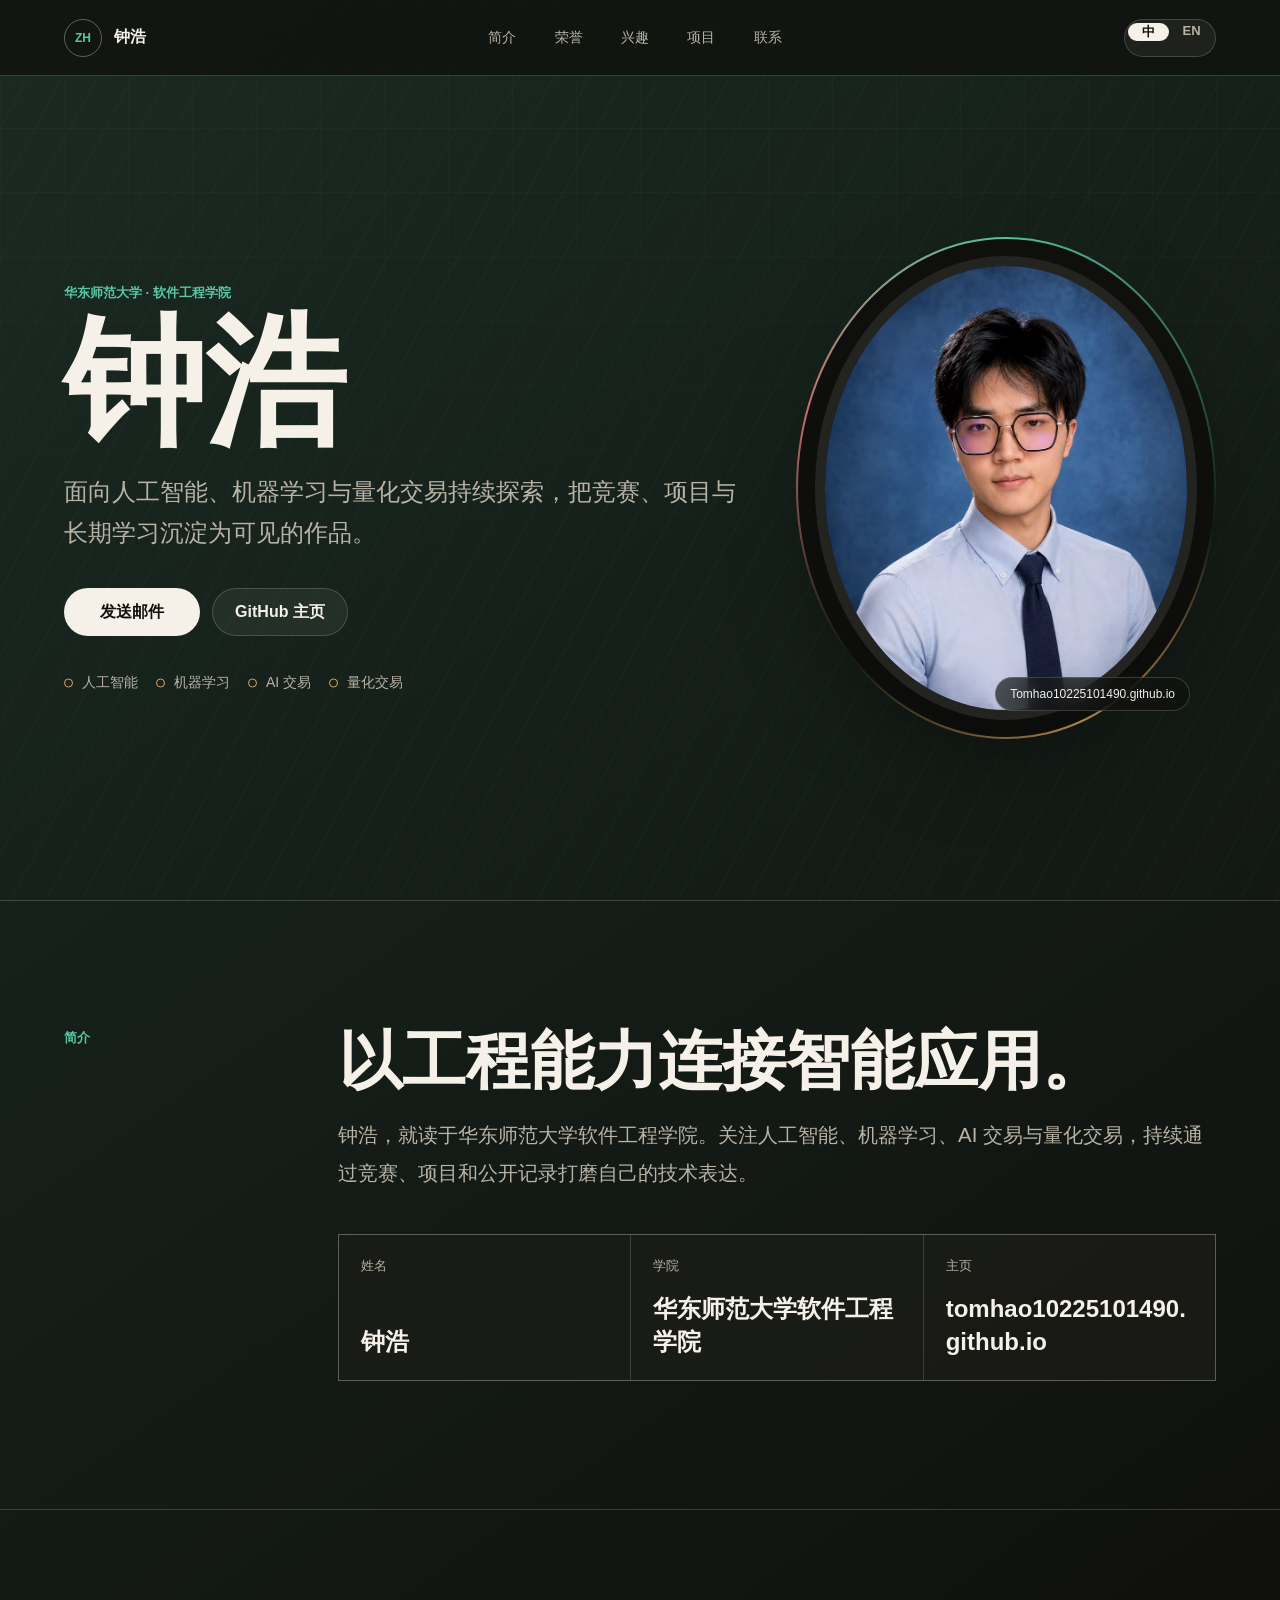
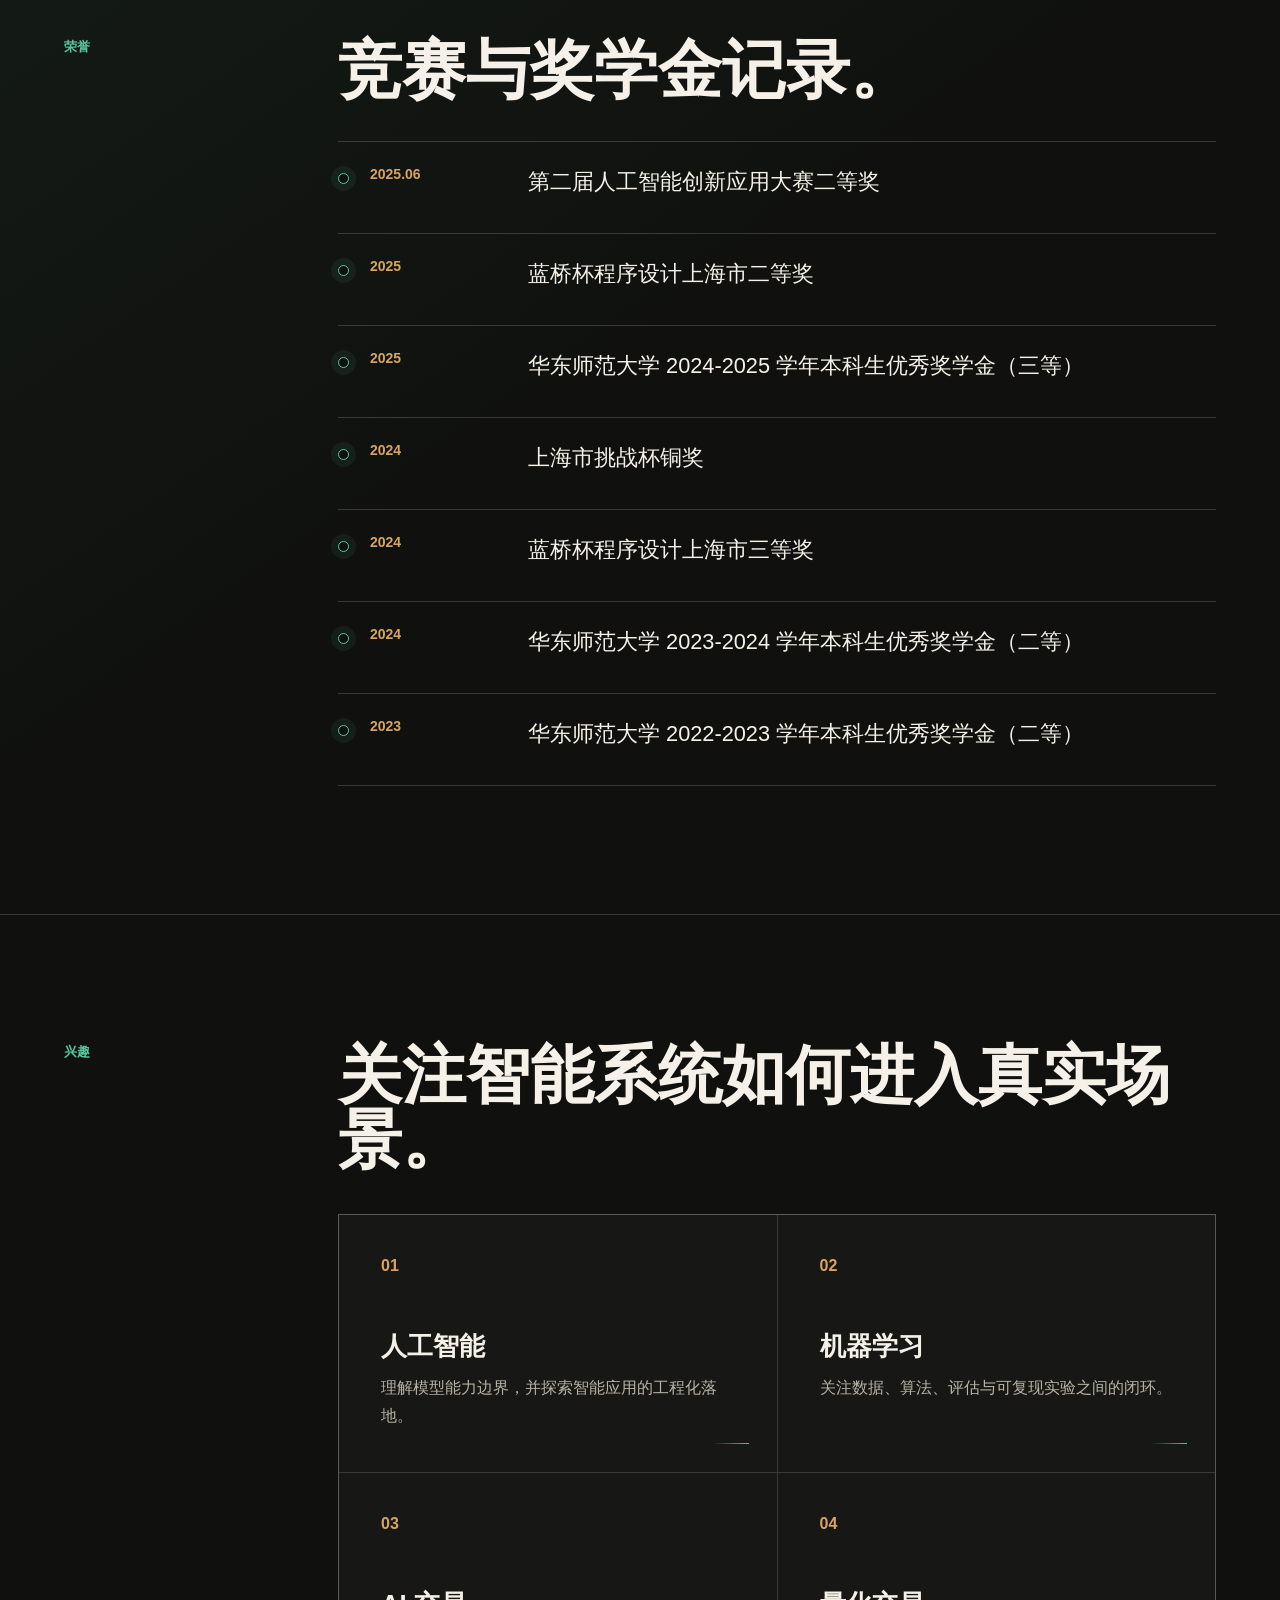
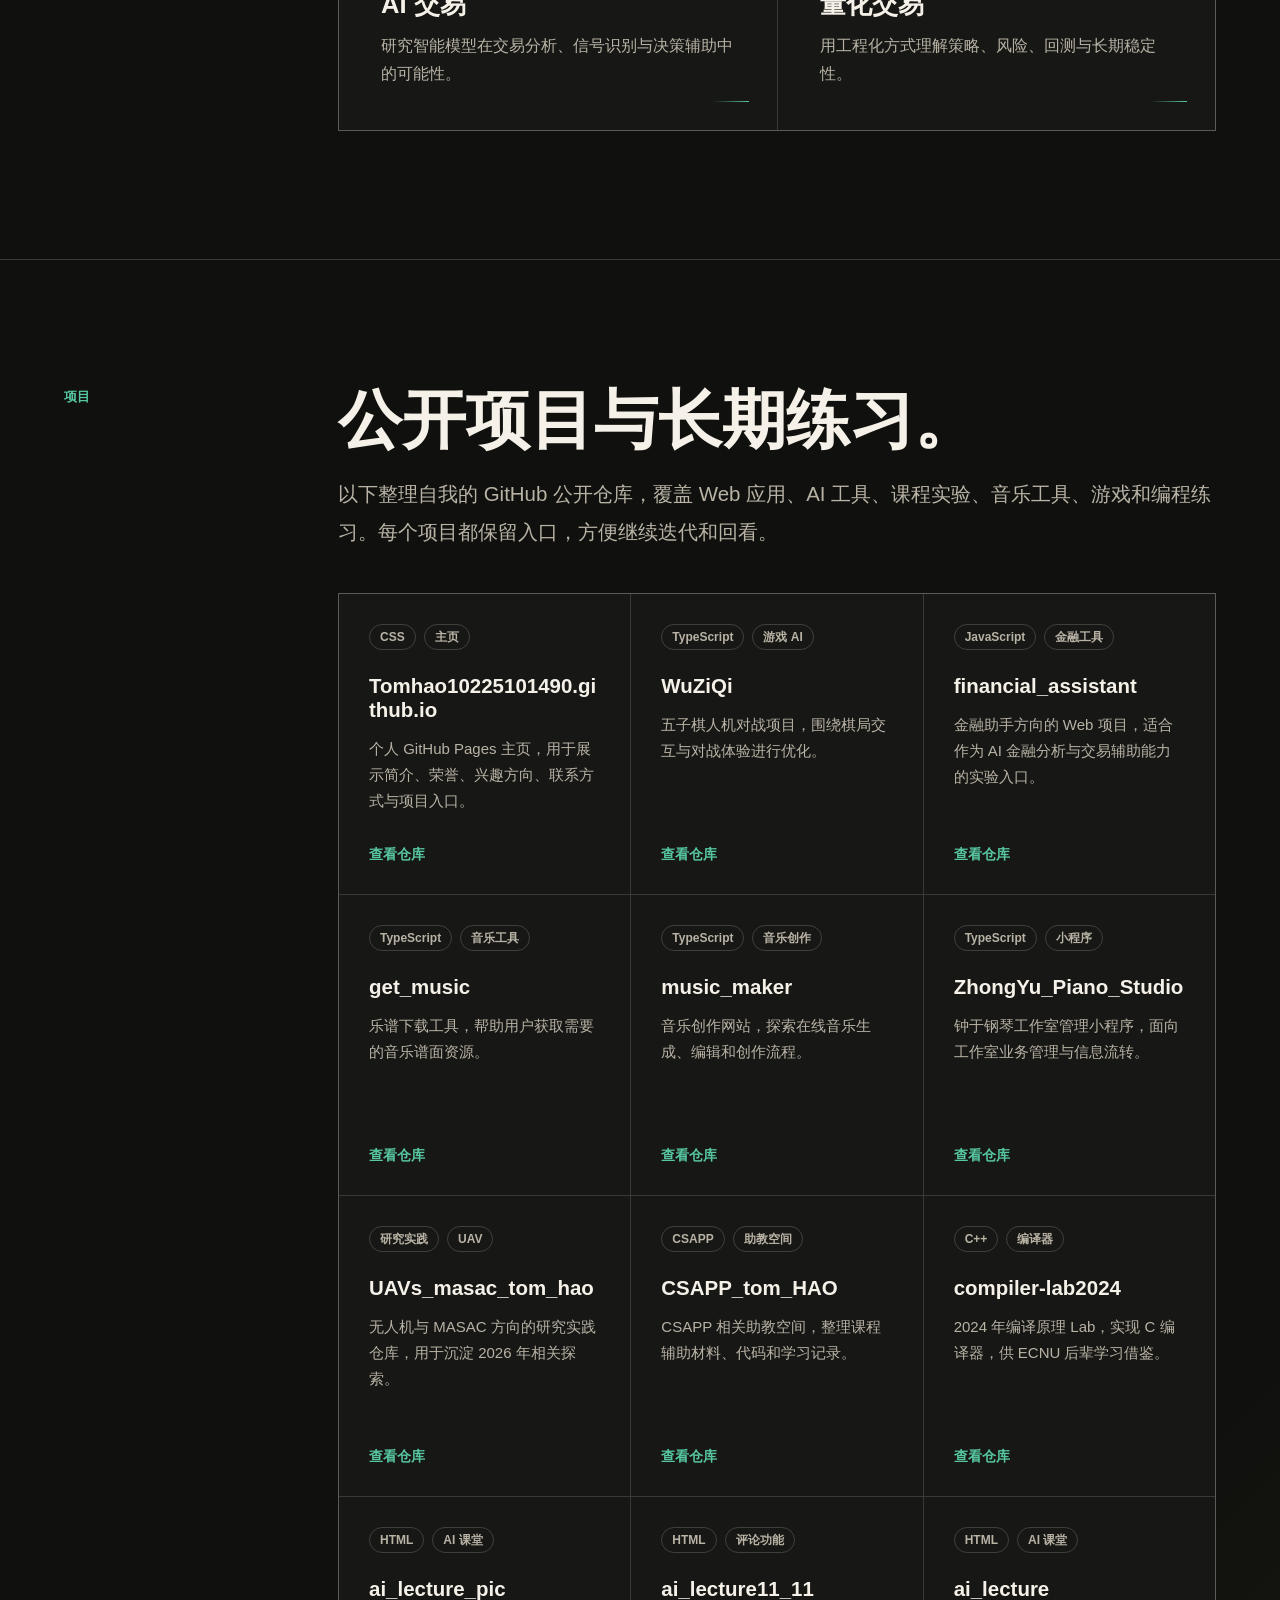
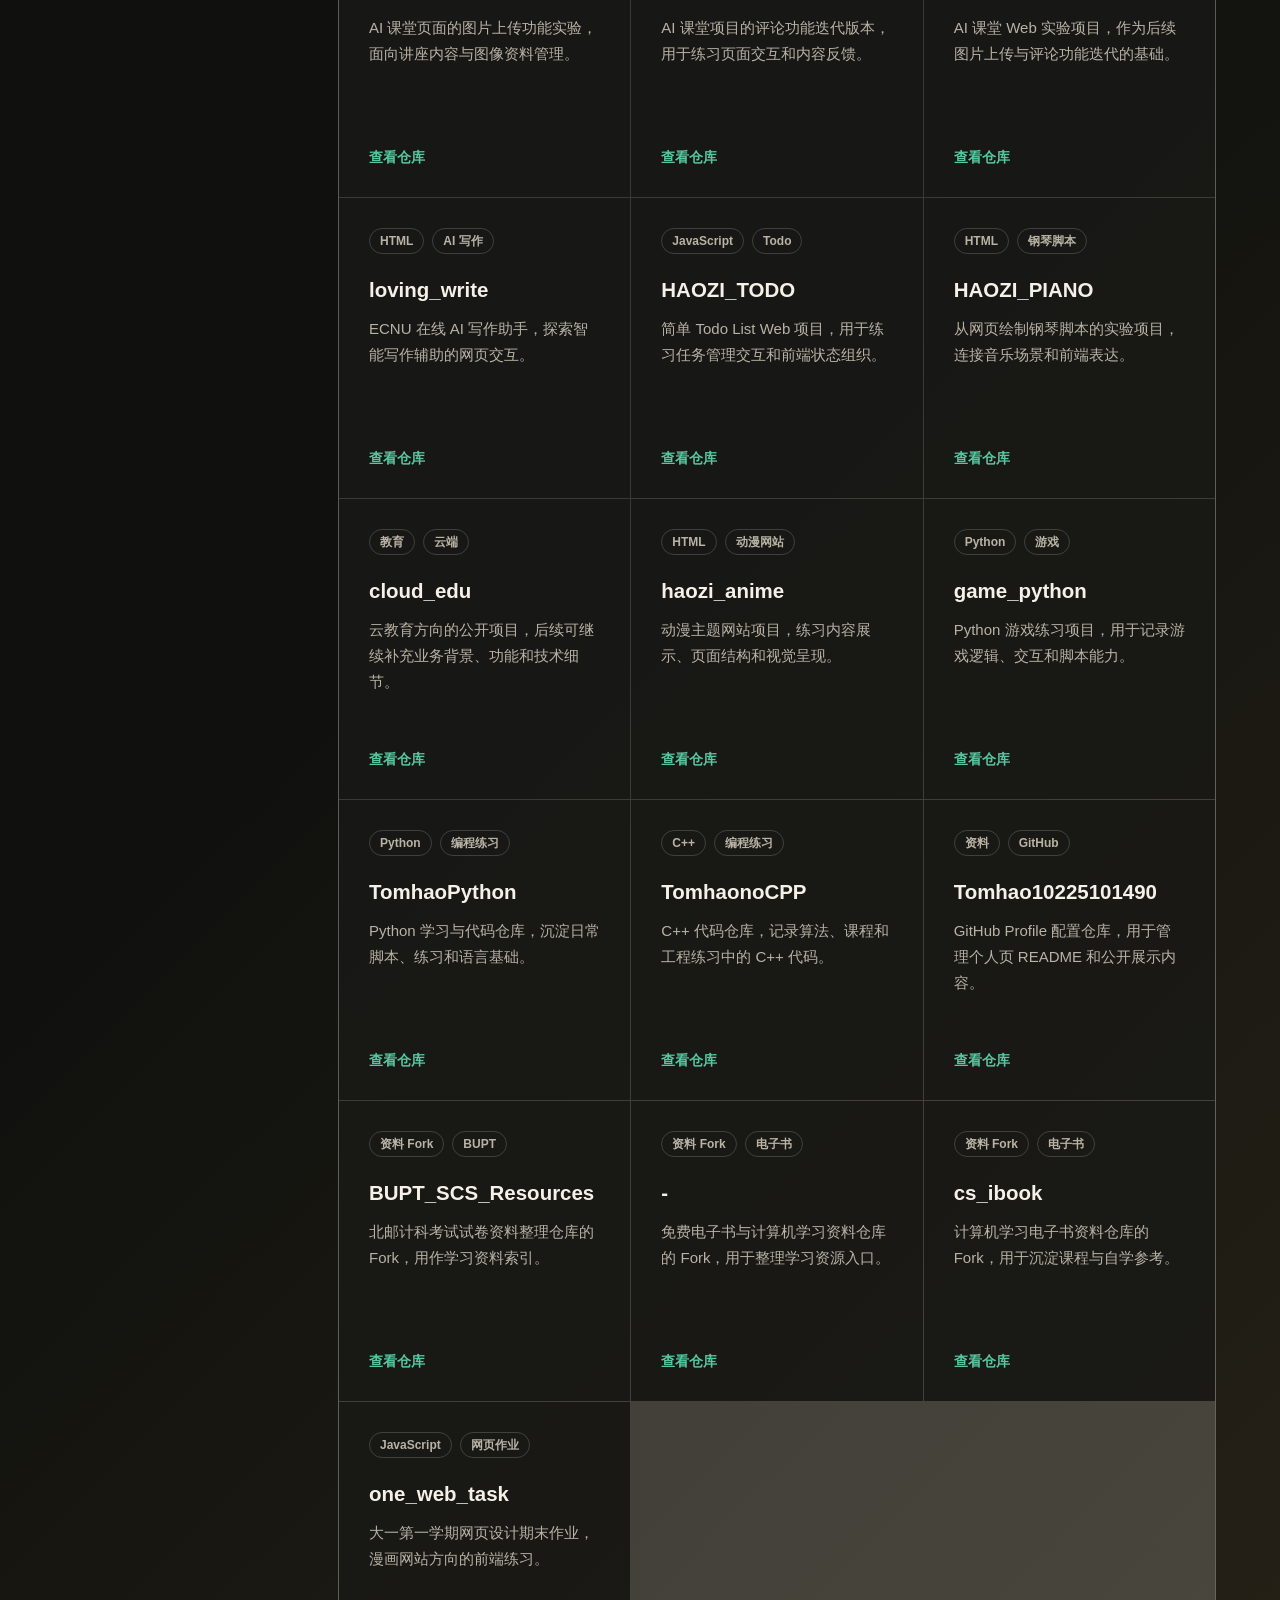
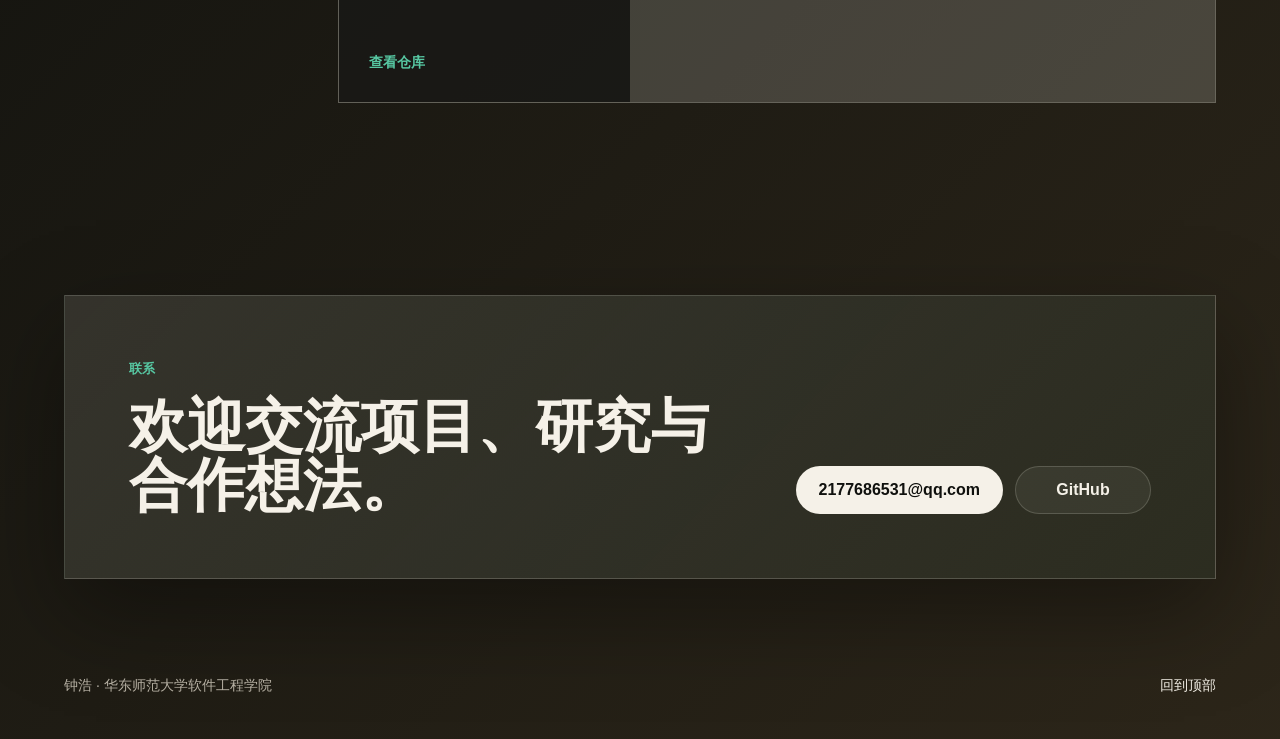
==== index.html @ f074c9a3 "Add responsive projects section" ====
<!doctype html>
<html lang="zh-CN">
  <head>
    <meta charset="utf-8">
    <meta name="viewport" content="width=device-width, initial-scale=1">
    <meta name="description" content="钟浩，华东师范大学软件工程学院，人工智能、机器学习、AI 交易与量化交易方向。">
    <title>钟浩 | Tomhao10225101490</title>
    <link rel="stylesheet" href="styles.css">
  </head>
  <body>
    <div class="motion-field" aria-hidden="true"></div>

    <header class="site-header">
      <a class="brand" href="#top" aria-label="钟浩">
        <span class="brand-mark">ZH</span>
        <span data-zh="钟浩" data-en="Zhong Hao">钟浩</span>
      </a>

      <nav class="nav" aria-label="页面导航">
        <a href="#profile" data-zh="简介" data-en="Profile">简介</a>
        <a href="#honors" data-zh="荣誉" data-en="Honors">荣誉</a>
        <a href="#interests" data-zh="兴趣" data-en="Interests">兴趣</a>
        <a href="#projects" data-zh="项目" data-en="Projects">项目</a>
        <a href="#contact" data-zh="联系" data-en="Contact">联系</a>
      </nav>

      <button class="lang-toggle" type="button" id="langToggle" aria-pressed="false">
        <span class="lang-option is-active" data-lang-label="zh">中</span>
        <span class="lang-option" data-lang-label="en">EN</span>
      </button>
    </header>

    <main id="top">
      <section class="hero section-reveal" aria-labelledby="intro-title">
        <div class="hero-copy">
          <p class="eyebrow" data-zh="华东师范大学 · 软件工程学院" data-en="East China Normal University · School of Software Engineering">
            华东师范大学 · 软件工程学院
          </p>
          <h1 id="intro-title" data-zh="钟浩" data-en="Zhong Hao">钟浩</h1>
          <p class="lead" data-zh="面向人工智能、机器学习与量化交易持续探索，把竞赛、项目与长期学习沉淀为可见的作品。" data-en="Exploring artificial intelligence, machine learning, and quantitative trading while turning competitions, projects, and long-term study into visible work.">
            面向人工智能、机器学习与量化交易持续探索，把竞赛、项目与长期学习沉淀为可见的作品。
          </p>

          <div class="hero-actions" aria-label="主要操作">
            <a class="button primary" href="mailto:2177686531@qq.com" data-zh="发送邮件" data-en="Email Me">发送邮件</a>
            <a class="button secondary" href="https://github.com/Tomhao10225101490" target="_blank" rel="noreferrer" data-zh="GitHub 主页" data-en="GitHub Profile">GitHub 主页</a>
          </div>

          <div class="signal-row" aria-label="个人关键词">
            <span data-zh="人工智能" data-en="Artificial Intelligence">人工智能</span>
            <span data-zh="机器学习" data-en="Machine Learning">机器学习</span>
            <span data-zh="AI 交易" data-en="AI Trading">AI 交易</span>
            <span data-zh="量化交易" data-en="Quant Trading">量化交易</span>
          </div>
        </div>

        <figure class="portrait-panel" aria-label="钟浩的个人照片">
          <div class="portrait-orbit" aria-hidden="true"></div>
          <img src="assets/profile.jpg" alt="钟浩的个人照片" class="portrait">
          <figcaption>
            <span data-zh="Tomhao10225101490.github.io" data-en="Tomhao10225101490.github.io">Tomhao10225101490.github.io</span>
          </figcaption>
        </figure>
      </section>

      <section class="content-section section-reveal" id="profile" aria-labelledby="profile-title">
        <div class="section-kicker" data-zh="简介" data-en="Profile">简介</div>
        <div class="section-content">
          <h2 id="profile-title" data-zh="以工程能力连接智能应用。" data-en="Connecting intelligent applications with engineering craft.">
            以工程能力连接智能应用。
          </h2>
          <p data-zh="钟浩，就读于华东师范大学软件工程学院。关注人工智能、机器学习、AI 交易与量化交易，持续通过竞赛、项目和公开记录打磨自己的技术表达。" data-en="Zhong Hao studies at the School of Software Engineering, East China Normal University. His interests include artificial intelligence, machine learning, AI trading, and quantitative trading, refined through competitions, projects, and public notes.">
            钟浩，就读于华东师范大学软件工程学院。关注人工智能、机器学习、AI 交易与量化交易，持续通过竞赛、项目和公开记录打磨自己的技术表达。
          </p>
          <div class="profile-grid" aria-label="基础信息">
            <div>
              <span data-zh="姓名" data-en="Name">姓名</span>
              <strong data-zh="钟浩" data-en="Zhong Hao">钟浩</strong>
            </div>
            <div>
              <span data-zh="学院" data-en="School">学院</span>
              <strong data-zh="华东师范大学软件工程学院" data-en="School of Software Engineering, ECNU">华东师范大学软件工程学院</strong>
            </div>
            <div>
              <span data-zh="主页" data-en="Website">主页</span>
              <strong>tomhao10225101490.github.io</strong>
            </div>
          </div>
        </div>
      </section>

      <section class="content-section section-reveal" id="honors" aria-labelledby="honors-title">
        <div class="section-kicker" data-zh="荣誉" data-en="Honors">荣誉</div>
        <div class="section-content">
          <h2 id="honors-title" data-zh="竞赛与奖学金记录。" data-en="Competitions and scholarships.">竞赛与奖学金记录。</h2>
          <ol class="timeline">
            <li>
              <time>2025.06</time>
              <p data-zh="第二届人工智能创新应用大赛二等奖" data-en="Second Prize, 2nd Artificial Intelligence Innovation Application Competition">第二届人工智能创新应用大赛二等奖</p>
            </li>
            <li>
              <time>2025</time>
              <p data-zh="蓝桥杯程序设计上海市二等奖" data-en="Second Prize, Lanqiao Cup Programming Contest, Shanghai Division">蓝桥杯程序设计上海市二等奖</p>
            </li>
            <li>
              <time>2025</time>
              <p data-zh="华东师范大学 2024-2025 学年本科生优秀奖学金（三等）" data-en="ECNU 2024-2025 Undergraduate Outstanding Scholarship, Third Class">华东师范大学 2024-2025 学年本科生优秀奖学金（三等）</p>
            </li>
            <li>
              <time>2024</time>
              <p data-zh="上海市挑战杯铜奖" data-en="Bronze Award, Challenge Cup Shanghai">上海市挑战杯铜奖</p>
            </li>
            <li>
              <time>2024</time>
              <p data-zh="蓝桥杯程序设计上海市三等奖" data-en="Third Prize, Lanqiao Cup Programming Contest, Shanghai Division">蓝桥杯程序设计上海市三等奖</p>
            </li>
            <li>
              <time>2024</time>
              <p data-zh="华东师范大学 2023-2024 学年本科生优秀奖学金（二等）" data-en="ECNU 2023-2024 Undergraduate Outstanding Scholarship, Second Class">华东师范大学 2023-2024 学年本科生优秀奖学金（二等）</p>
            </li>
            <li>
              <time>2023</time>
              <p data-zh="华东师范大学 2022-2023 学年本科生优秀奖学金（二等）" data-en="ECNU 2022-2023 Undergraduate Outstanding Scholarship, Second Class">华东师范大学 2022-2023 学年本科生优秀奖学金（二等）</p>
            </li>
          </ol>
        </div>
      </section>

      <section class="content-section section-reveal" id="interests" aria-labelledby="interests-title">
        <div class="section-kicker" data-zh="兴趣" data-en="Interests">兴趣</div>
        <div class="section-content">
          <h2 id="interests-title" data-zh="关注智能系统如何进入真实场景。" data-en="Focused on bringing intelligent systems into real scenarios.">
            关注智能系统如何进入真实场景。
          </h2>
          <div class="interest-list">
            <article>
              <span>01</span>
              <h3 data-zh="人工智能" data-en="Artificial Intelligence">人工智能</h3>
              <p data-zh="理解模型能力边界，并探索智能应用的工程化落地。" data-en="Understanding model capabilities and exploring practical AI applications.">理解模型能力边界，并探索智能应用的工程化落地。</p>
            </article>
            <article>
              <span>02</span>
              <h3 data-zh="机器学习" data-en="Machine Learning">机器学习</h3>
              <p data-zh="关注数据、算法、评估与可复现实验之间的闭环。" data-en="Building a loop across data, algorithms, evaluation, and reproducible experiments.">关注数据、算法、评估与可复现实验之间的闭环。</p>
            </article>
            <article>
              <span>03</span>
              <h3 data-zh="AI 交易" data-en="AI Trading">AI 交易</h3>
              <p data-zh="研究智能模型在交易分析、信号识别与决策辅助中的可能性。" data-en="Studying AI for market analysis, signal discovery, and decision support.">研究智能模型在交易分析、信号识别与决策辅助中的可能性。</p>
            </article>
            <article>
              <span>04</span>
              <h3 data-zh="量化交易" data-en="Quant Trading">量化交易</h3>
              <p data-zh="用工程化方式理解策略、风险、回测与长期稳定性。" data-en="Approaching strategy, risk, backtesting, and long-term robustness through engineering.">用工程化方式理解策略、风险、回测与长期稳定性。</p>
            </article>
          </div>
        </div>
      </section>

      <section class="content-section section-reveal" id="projects" aria-labelledby="projects-title">
        <div class="section-kicker" data-zh="项目" data-en="Projects">项目</div>
        <div class="section-content">
          <h2 id="projects-title" data-zh="公开项目与长期练习。" data-en="Public projects and long-term practice.">
            公开项目与长期练习。
          </h2>
          <p data-zh="以下整理自我的 GitHub 公开仓库，覆盖 Web 应用、AI 工具、课程实验、音乐工具、游戏和编程练习。每个项目都保留入口，方便继续迭代和回看。" data-en="Collected from my public GitHub repositories, these projects cover web applications, AI tools, course labs, music tools, games, and programming practice. Each card keeps a direct entry for future iteration and review.">
            以下整理自我的 GitHub 公开仓库，覆盖 Web 应用、AI 工具、课程实验、音乐工具、游戏和编程练习。每个项目都保留入口，方便继续迭代和回看。
          </p>

          <div class="project-grid" aria-label="GitHub 项目列表">
            <article class="project-card">
              <div class="project-meta"><span>CSS</span><span data-zh="主页" data-en="Website">主页</span></div>
              <h3>Tomhao10225101490.github.io</h3>
              <p data-zh="个人 GitHub Pages 主页，用于展示简介、荣誉、兴趣方向、联系方式与项目入口。" data-en="Personal GitHub Pages site presenting profile, honors, interests, contact information, and project entries.">个人 GitHub Pages 主页，用于展示简介、荣誉、兴趣方向、联系方式与项目入口。</p>
              <a href="https://github.com/Tomhao10225101490/Tomhao10225101490.github.io" target="_blank" rel="noreferrer" data-zh="查看仓库" data-en="View repository">查看仓库</a>
            </article>

            <article class="project-card">
              <div class="project-meta"><span>TypeScript</span><span data-zh="游戏 AI" data-en="Game AI">游戏 AI</span></div>
              <h3>WuZiQi</h3>
              <p data-zh="五子棋人机对战项目，围绕棋局交互与对战体验进行优化。" data-en="A Gomoku human-computer battle project focused on board interaction and play experience optimization.">五子棋人机对战项目，围绕棋局交互与对战体验进行优化。</p>
              <a href="https://github.com/Tomhao10225101490/WuZiQi" target="_blank" rel="noreferrer" data-zh="查看仓库" data-en="View repository">查看仓库</a>
            </article>

            <article class="project-card">
              <div class="project-meta"><span>JavaScript</span><span data-zh="金融工具" data-en="Finance Tool">金融工具</span></div>
              <h3>financial_assistant</h3>
              <p data-zh="金融助手方向的 Web 项目，适合作为 AI 金融分析与交易辅助能力的实验入口。" data-en="A finance-assistant web project that can serve as an entry point for AI financial analysis and trading support experiments.">金融助手方向的 Web 项目，适合作为 AI 金融分析与交易辅助能力的实验入口。</p>
              <a href="https://github.com/Tomhao10225101490/financial_assistant" target="_blank" rel="noreferrer" data-zh="查看仓库" data-en="View repository">查看仓库</a>
            </article>

            <article class="project-card">
              <div class="project-meta"><span>TypeScript</span><span data-zh="音乐工具" data-en="Music Tool">音乐工具</span></div>
              <h3>get_music</h3>
              <p data-zh="乐谱下载工具，帮助用户获取需要的音乐谱面资源。" data-en="A score-downloading tool designed to help users collect the sheet music resources they need.">乐谱下载工具，帮助用户获取需要的音乐谱面资源。</p>
              <a href="https://github.com/Tomhao10225101490/get_music" target="_blank" rel="noreferrer" data-zh="查看仓库" data-en="View repository">查看仓库</a>
            </article>

            <article class="project-card">
              <div class="project-meta"><span>TypeScript</span><span data-zh="音乐创作" data-en="Music Creation">音乐创作</span></div>
              <h3>music_maker</h3>
              <p data-zh="音乐创作网站，探索在线音乐生成、编辑和创作流程。" data-en="A music creation website exploring online music generation, editing, and creative workflows.">音乐创作网站，探索在线音乐生成、编辑和创作流程。</p>
              <a href="https://github.com/Tomhao10225101490/music_maker" target="_blank" rel="noreferrer" data-zh="查看仓库" data-en="View repository">查看仓库</a>
            </article>

            <article class="project-card">
              <div class="project-meta"><span>TypeScript</span><span data-zh="小程序" data-en="Mini Program">小程序</span></div>
              <h3>ZhongYu_Piano_Studio</h3>
              <p data-zh="钟于钢琴工作室管理小程序，面向工作室业务管理与信息流转。" data-en="A piano studio management mini program for studio operations and information workflows.">钟于钢琴工作室管理小程序，面向工作室业务管理与信息流转。</p>
              <a href="https://github.com/Tomhao10225101490/ZhongYu_Piano_Studio" target="_blank" rel="noreferrer" data-zh="查看仓库" data-en="View repository">查看仓库</a>
            </article>

            <article class="project-card">
              <div class="project-meta"><span data-zh="研究实践" data-en="Research">研究实践</span><span>UAV</span></div>
              <h3>UAVs_masac_tom_hao</h3>
              <p data-zh="无人机与 MASAC 方向的研究实践仓库，用于沉淀 2026 年相关探索。" data-en="A UAV and MASAC research-practice repository for recording related exploration in 2026.">无人机与 MASAC 方向的研究实践仓库，用于沉淀 2026 年相关探索。</p>
              <a href="https://github.com/Tomhao10225101490/UAVs_masac_tom_hao" target="_blank" rel="noreferrer" data-zh="查看仓库" data-en="View repository">查看仓库</a>
            </article>

            <article class="project-card">
              <div class="project-meta"><span>CSAPP</span><span data-zh="助教空间" data-en="TA Space">助教空间</span></div>
              <h3>CSAPP_tom_HAO</h3>
              <p data-zh="CSAPP 相关助教空间，整理课程辅助材料、代码和学习记录。" data-en="A CSAPP teaching-assistant space for course support materials, code, and learning notes.">CSAPP 相关助教空间，整理课程辅助材料、代码和学习记录。</p>
              <a href="https://github.com/Tomhao10225101490/CSAPP_tom_HAO" target="_blank" rel="noreferrer" data-zh="查看仓库" data-en="View repository">查看仓库</a>
            </article>

            <article class="project-card">
              <div class="project-meta"><span>C++</span><span data-zh="编译器" data-en="Compiler">编译器</span></div>
              <h3>compiler-lab2024</h3>
              <p data-zh="2024 年编译原理 Lab，实现 C 编译器，供 ECNU 后辈学习借鉴。" data-en="A 2024 compiler-principles lab implementing a C compiler, shared as a reference for ECNU students.">2024 年编译原理 Lab，实现 C 编译器，供 ECNU 后辈学习借鉴。</p>
              <a href="https://github.com/Tomhao10225101490/compiler-lab2024" target="_blank" rel="noreferrer" data-zh="查看仓库" data-en="View repository">查看仓库</a>
            </article>

            <article class="project-card">
              <div class="project-meta"><span>HTML</span><span data-zh="AI 课堂" data-en="AI Lecture">AI 课堂</span></div>
              <h3>ai_lecture_pic</h3>
              <p data-zh="AI 课堂页面的图片上传功能实验，面向讲座内容与图像资料管理。" data-en="An AI lecture page experiment adding picture upload for lecture content and image materials.">AI 课堂页面的图片上传功能实验，面向讲座内容与图像资料管理。</p>
              <a href="https://github.com/Tomhao10225101490/ai_lecture_pic" target="_blank" rel="noreferrer" data-zh="查看仓库" data-en="View repository">查看仓库</a>
            </article>

            <article class="project-card">
              <div class="project-meta"><span>HTML</span><span data-zh="评论功能" data-en="Comments">评论功能</span></div>
              <h3>ai_lecture11_11</h3>
              <p data-zh="AI 课堂项目的评论功能迭代版本，用于练习页面交互和内容反馈。" data-en="An iteration of the AI lecture project with comment functionality for interaction and feedback practice.">AI 课堂项目的评论功能迭代版本，用于练习页面交互和内容反馈。</p>
              <a href="https://github.com/Tomhao10225101490/ai_lecture11_11" target="_blank" rel="noreferrer" data-zh="查看仓库" data-en="View repository">查看仓库</a>
            </article>

            <article class="project-card">
              <div class="project-meta"><span>HTML</span><span data-zh="AI 课堂" data-en="AI Lecture">AI 课堂</span></div>
              <h3>ai_lecture</h3>
              <p data-zh="AI 课堂 Web 实验项目，作为后续图片上传与评论功能迭代的基础。" data-en="An AI lecture web experiment that serves as the base for later image upload and comment iterations.">AI 课堂 Web 实验项目，作为后续图片上传与评论功能迭代的基础。</p>
              <a href="https://github.com/Tomhao10225101490/ai_lecture" target="_blank" rel="noreferrer" data-zh="查看仓库" data-en="View repository">查看仓库</a>
            </article>

            <article class="project-card">
              <div class="project-meta"><span>HTML</span><span data-zh="AI 写作" data-en="AI Writing">AI 写作</span></div>
              <h3>loving_write</h3>
              <p data-zh="ECNU 在线 AI 写作助手，探索智能写作辅助的网页交互。" data-en="An ECNU online AI writing assistant exploring web interaction for intelligent writing support.">ECNU 在线 AI 写作助手，探索智能写作辅助的网页交互。</p>
              <a href="https://github.com/Tomhao10225101490/loving_write" target="_blank" rel="noreferrer" data-zh="查看仓库" data-en="View repository">查看仓库</a>
            </article>

            <article class="project-card">
              <div class="project-meta"><span>JavaScript</span><span>Todo</span></div>
              <h3>HAOZI_TODO</h3>
              <p data-zh="简单 Todo List Web 项目，用于练习任务管理交互和前端状态组织。" data-en="A simple todo-list web project for practicing task interactions and frontend state organization.">简单 Todo List Web 项目，用于练习任务管理交互和前端状态组织。</p>
              <a href="https://github.com/Tomhao10225101490/HAOZI_TODO" target="_blank" rel="noreferrer" data-zh="查看仓库" data-en="View repository">查看仓库</a>
            </article>

            <article class="project-card">
              <div class="project-meta"><span>HTML</span><span data-zh="钢琴脚本" data-en="Piano Script">钢琴脚本</span></div>
              <h3>HAOZI_PIANO</h3>
              <p data-zh="从网页绘制钢琴脚本的实验项目，连接音乐场景和前端表达。" data-en="An experiment for drawing piano scripts from the web, connecting music scenarios with frontend expression.">从网页绘制钢琴脚本的实验项目，连接音乐场景和前端表达。</p>
              <a href="https://github.com/Tomhao10225101490/HAOZI_PIANO" target="_blank" rel="noreferrer" data-zh="查看仓库" data-en="View repository">查看仓库</a>
            </article>

            <article class="project-card">
              <div class="project-meta"><span data-zh="教育" data-en="Education">教育</span><span data-zh="云端" data-en="Cloud">云端</span></div>
              <h3>cloud_edu</h3>
              <p data-zh="云教育方向的公开项目，后续可继续补充业务背景、功能和技术细节。" data-en="A public cloud-education project, ready for more business context, features, and technical details.">云教育方向的公开项目，后续可继续补充业务背景、功能和技术细节。</p>
              <a href="https://github.com/Tomhao10225101490/cloud_edu" target="_blank" rel="noreferrer" data-zh="查看仓库" data-en="View repository">查看仓库</a>
            </article>

            <article class="project-card">
              <div class="project-meta"><span>HTML</span><span data-zh="动漫网站" data-en="Anime Site">动漫网站</span></div>
              <h3>haozi_anime</h3>
              <p data-zh="动漫主题网站项目，练习内容展示、页面结构和视觉呈现。" data-en="An anime-themed website project for practicing content display, page structure, and visual presentation.">动漫主题网站项目，练习内容展示、页面结构和视觉呈现。</p>
              <a href="https://github.com/Tomhao10225101490/haozi_anime" target="_blank" rel="noreferrer" data-zh="查看仓库" data-en="View repository">查看仓库</a>
            </article>

            <article class="project-card">
              <div class="project-meta"><span>Python</span><span data-zh="游戏" data-en="Game">游戏</span></div>
              <h3>game_python</h3>
              <p data-zh="Python 游戏练习项目，用于记录游戏逻辑、交互和脚本能力。" data-en="A Python game-practice project recording game logic, interaction, and scripting skills.">Python 游戏练习项目，用于记录游戏逻辑、交互和脚本能力。</p>
              <a href="https://github.com/Tomhao10225101490/game_python" target="_blank" rel="noreferrer" data-zh="查看仓库" data-en="View repository">查看仓库</a>
            </article>

            <article class="project-card">
              <div class="project-meta"><span>Python</span><span data-zh="编程练习" data-en="Practice">编程练习</span></div>
              <h3>TomhaoPython</h3>
              <p data-zh="Python 学习与代码仓库，沉淀日常脚本、练习和语言基础。" data-en="A Python learning repository collecting daily scripts, exercises, and language fundamentals.">Python 学习与代码仓库，沉淀日常脚本、练习和语言基础。</p>
              <a href="https://github.com/Tomhao10225101490/TomhaoPython" target="_blank" rel="noreferrer" data-zh="查看仓库" data-en="View repository">查看仓库</a>
            </article>

            <article class="project-card">
              <div class="project-meta"><span>C++</span><span data-zh="编程练习" data-en="Practice">编程练习</span></div>
              <h3>TomhaonoCPP</h3>
              <p data-zh="C++ 代码仓库，记录算法、课程和工程练习中的 C++ 代码。" data-en="A C++ code repository recording algorithms, coursework, and engineering practice.">C++ 代码仓库，记录算法、课程和工程练习中的 C++ 代码。</p>
              <a href="https://github.com/Tomhao10225101490/TomhaonoCPP" target="_blank" rel="noreferrer" data-zh="查看仓库" data-en="View repository">查看仓库</a>
            </article>

            <article class="project-card">
              <div class="project-meta"><span data-zh="资料" data-en="Profile">资料</span><span>GitHub</span></div>
              <h3>Tomhao10225101490</h3>
              <p data-zh="GitHub Profile 配置仓库，用于管理个人页 README 和公开展示内容。" data-en="GitHub profile configuration repository for managing the profile README and public presentation.">GitHub Profile 配置仓库，用于管理个人页 README 和公开展示内容。</p>
              <a href="https://github.com/Tomhao10225101490/Tomhao10225101490" target="_blank" rel="noreferrer" data-zh="查看仓库" data-en="View repository">查看仓库</a>
            </article>

            <article class="project-card is-resource">
              <div class="project-meta"><span data-zh="资料 Fork" data-en="Resource Fork">资料 Fork</span><span>BUPT</span></div>
              <h3>BUPT_SCS_Resources</h3>
              <p data-zh="北邮计科考试试卷资料整理仓库的 Fork，用作学习资料索引。" data-en="A fork of BUPT computer-science exam resources, kept as a study-material index.">北邮计科考试试卷资料整理仓库的 Fork，用作学习资料索引。</p>
              <a href="https://github.com/Tomhao10225101490/BUPT_SCS_Resources" target="_blank" rel="noreferrer" data-zh="查看仓库" data-en="View repository">查看仓库</a>
            </article>

            <article class="project-card is-resource">
              <div class="project-meta"><span data-zh="资料 Fork" data-en="Resource Fork">资料 Fork</span><span data-zh="电子书" data-en="Books">电子书</span></div>
              <h3>-</h3>
              <p data-zh="免费电子书与计算机学习资料仓库的 Fork，用于整理学习资源入口。" data-en="A fork of free e-book and computer-learning resources, kept as a study-resource entry.">免费电子书与计算机学习资料仓库的 Fork，用于整理学习资源入口。</p>
              <a href="https://github.com/Tomhao10225101490/-" target="_blank" rel="noreferrer" data-zh="查看仓库" data-en="View repository">查看仓库</a>
            </article>

            <article class="project-card is-resource">
              <div class="project-meta"><span data-zh="资料 Fork" data-en="Resource Fork">资料 Fork</span><span data-zh="电子书" data-en="Books">电子书</span></div>
              <h3>cs_ibook</h3>
              <p data-zh="计算机学习电子书资料仓库的 Fork，用于沉淀课程与自学参考。" data-en="A fork of computer-science e-book resources for coursework and self-study references.">计算机学习电子书资料仓库的 Fork，用于沉淀课程与自学参考。</p>
              <a href="https://github.com/Tomhao10225101490/cs_ibook" target="_blank" rel="noreferrer" data-zh="查看仓库" data-en="View repository">查看仓库</a>
            </article>

            <article class="project-card is-resource">
              <div class="project-meta"><span>JavaScript</span><span data-zh="网页作业" data-en="Web Assignment">网页作业</span></div>
              <h3>one_web_task</h3>
              <p data-zh="大一第一学期网页设计期末作业，漫画网站方向的前端练习。" data-en="A first-semester web design final assignment, practicing a manga-site frontend.">大一第一学期网页设计期末作业，漫画网站方向的前端练习。</p>
              <a href="https://github.com/Tomhao10225101490/one_web_task" target="_blank" rel="noreferrer" data-zh="查看仓库" data-en="View repository">查看仓库</a>
            </article>
          </div>
        </div>
      </section>

      <section class="contact-band section-reveal" id="contact" aria-labelledby="contact-title">
        <div>
          <p class="section-kicker" data-zh="联系" data-en="Contact">联系</p>
          <h2 id="contact-title" data-zh="欢迎交流项目、研究与合作想法。" data-en="Open to ideas around projects, research, and collaboration.">
            欢迎交流项目、研究与合作想法。
          </h2>
        </div>
        <div class="contact-actions">
          <a class="button primary" href="mailto:2177686531@qq.com">2177686531@qq.com</a>
          <a class="button secondary" href="https://github.com/Tomhao10225101490" target="_blank" rel="noreferrer">GitHub</a>
        </div>
      </section>
    </main>

    <footer class="site-footer">
      <span data-zh="钟浩 · 华东师范大学软件工程学院" data-en="Zhong Hao · School of Software Engineering, ECNU">钟浩 · 华东师范大学软件工程学院</span>
      <a href="#top" data-zh="回到顶部" data-en="Back to top">回到顶部</a>
    </footer>

    <script src="script.js"></script>
  </body>
</html>
---- styles.css ----
:root {
  color-scheme: dark;
  --bg: #10110e;
  --bg-soft: #171914;
  --panel: rgba(245, 241, 232, 0.075);
  --panel-strong: rgba(245, 241, 232, 0.12);
  --ink: #f5f1e8;
  --muted: #b9b3a6;
  --line: rgba(245, 241, 232, 0.18);
  --line-strong: rgba(245, 241, 232, 0.34);
  --green: #57c7a2;
  --copper: #d8a45f;
  --rose: #d97878;
  --shadow: 0 34px 90px rgba(0, 0, 0, 0.36);
}

* {
  box-sizing: border-box;
}

*,
*::before,
*::after {
  min-width: 0;
}

html {
  overflow-x: clip;
  scroll-behavior: smooth;
}

body {
  margin: 0;
  color: var(--ink);
  font-family: Inter, "Segoe UI", "Microsoft YaHei", Arial, sans-serif;
  background:
    linear-gradient(145deg, rgba(87, 199, 162, 0.14), transparent 30%),
    linear-gradient(315deg, rgba(216, 164, 95, 0.14), transparent 31%),
    var(--bg);
  overflow-x: clip;
}

body::before {
  content: "";
  position: fixed;
  inset: 0;
  z-index: -2;
  pointer-events: none;
  background-image:
    linear-gradient(rgba(245, 241, 232, 0.035) 1px, transparent 1px),
    linear-gradient(90deg, rgba(245, 241, 232, 0.028) 1px, transparent 1px);
  background-size: 64px 64px;
  mask-image: linear-gradient(to bottom, rgba(0, 0, 0, 0.9), transparent 78%);
}

a {
  color: inherit;
  text-decoration: none;
}

img {
  max-width: 100%;
}

.brand,
.nav a,
.button,
figcaption,
.profile-grid strong,
.timeline p,
.interest-list p,
.contact-band h2,
.site-footer {
  overflow-wrap: anywhere;
  word-break: normal;
}

.motion-field {
  position: fixed;
  inset: 0;
  z-index: -1;
  pointer-events: none;
  opacity: 0.5;
  background:
    repeating-linear-gradient(
      118deg,
      transparent 0,
      transparent 28px,
      rgba(87, 199, 162, 0.08) 29px,
      transparent 31px
    );
  animation: driftLines 18s linear infinite;
}

.site-header {
  position: sticky;
  top: 0;
  z-index: 20;
  display: grid;
  grid-template-columns: auto 1fr auto;
  align-items: center;
  min-height: 76px;
  padding: 0 clamp(20px, 5vw, 72px);
  border-bottom: 1px solid var(--line);
  background: rgba(16, 17, 14, 0.78);
  backdrop-filter: blur(22px);
}

.brand {
  display: inline-flex;
  align-items: center;
  gap: 12px;
  width: fit-content;
  font-weight: 800;
}

.brand-mark {
  display: grid;
  place-items: center;
  width: 38px;
  height: 38px;
  border: 1px solid var(--line-strong);
  border-radius: 50%;
  color: var(--green);
  font-size: 12px;
  letter-spacing: 0;
}

.nav {
  display: flex;
  justify-content: center;
  gap: clamp(16px, 3vw, 42px);
  color: var(--muted);
  font-size: 14px;
}

.nav a {
  position: relative;
  padding: 14px 0;
}

.nav a::after {
  content: "";
  position: absolute;
  right: 0;
  bottom: 7px;
  left: 0;
  height: 1px;
  background: var(--green);
  transform: scaleX(0);
  transform-origin: left;
  transition: transform 240ms ease;
}

.nav a:hover {
  color: var(--ink);
}

.nav a:hover::after {
  transform: scaleX(1);
}

.lang-toggle {
  display: inline-grid;
  grid-template-columns: 1fr 1fr;
  gap: 2px;
  width: 92px;
  height: 38px;
  padding: 3px;
  border: 1px solid var(--line);
  border-radius: 999px;
  color: var(--muted);
  background: rgba(245, 241, 232, 0.06);
  cursor: pointer;
}

.lang-option {
  display: grid;
  place-items: center;
  border-radius: 999px;
  font-size: 13px;
  font-weight: 800;
}

.lang-option.is-active {
  color: #0f110e;
  background: var(--ink);
}

.hero {
  display: grid;
  grid-template-columns: minmax(0, 1fr) minmax(280px, 420px);
  align-items: center;
  gap: clamp(22px, 4vw, 56px);
  min-height: calc(100vh - 76px);
  padding: clamp(56px, 8vw, 104px) clamp(20px, 5vw, 72px);
}

.hero-copy {
  max-width: 700px;
}

.eyebrow,
.section-kicker {
  margin: 0 0 18px;
  color: var(--green);
  font-size: 13px;
  font-weight: 850;
  letter-spacing: 0;
  text-transform: uppercase;
}

h1,
h2,
h3,
p {
  margin-top: 0;
}

h1 {
  margin-bottom: 24px;
  font-size: clamp(72px, 11vw, 144px);
  line-height: 0.9;
  letter-spacing: 0;
  overflow-wrap: normal;
}

h2 {
  max-width: 850px;
  margin-bottom: 22px;
  font-size: clamp(32px, 5vw, 68px);
  line-height: 1.02;
  letter-spacing: 0;
}

h3 {
  margin-bottom: 10px;
  font-size: clamp(20px, 2vw, 26px);
}

.lead {
  max-width: 680px;
  color: var(--muted);
  font-size: clamp(19px, 1.9vw, 26px);
  line-height: 1.72;
  overflow-wrap: anywhere;
}

.hero-actions,
.contact-actions {
  display: flex;
  flex-wrap: wrap;
  gap: 12px;
  margin-top: 34px;
}

.button {
  position: relative;
  display: inline-flex;
  align-items: center;
  justify-content: center;
  min-width: 136px;
  min-height: 48px;
  padding: 0 22px;
  border: 1px solid var(--line);
  border-radius: 999px;
  font-weight: 800;
  overflow: hidden;
  max-width: 100%;
  text-align: center;
  white-space: normal;
  transition: transform 220ms ease, border-color 220ms ease, background 220ms ease;
}

.button::after {
  content: "";
  position: absolute;
  inset: 0;
  background: linear-gradient(110deg, transparent, rgba(255, 255, 255, 0.22), transparent);
  transform: translateX(-120%);
  transition: transform 600ms ease;
}

.button:hover {
  transform: translateY(-2px);
}

.button:hover::after {
  transform: translateX(120%);
}

.button.primary {
  color: #10110e;
  border-color: transparent;
  background: var(--ink);
}

.button.secondary {
  color: var(--ink);
  background: rgba(245, 241, 232, 0.06);
}

.button.secondary:hover {
  border-color: var(--green);
}

.signal-row {
  display: flex;
  flex-wrap: wrap;
  gap: 10px 18px;
  margin-top: 38px;
  color: var(--muted);
  font-size: 14px;
}

.signal-row span {
  position: relative;
  max-width: 100%;
  padding-left: 18px;
}

.signal-row span::before {
  content: "";
  position: absolute;
  top: 50%;
  left: 0;
  width: 7px;
  height: 7px;
  border: 1px solid var(--copper);
  border-radius: 50%;
  transform: translateY(-50%);
}

.portrait-panel {
  position: relative;
  display: grid;
  place-items: center;
  width: min(100%, 420px);
  margin: 0 auto;
  aspect-ratio: 1;
}

.portrait-orbit {
  --orbit-turn: 0deg;
  position: absolute;
  inset: 0;
  border-radius: 50%;
  background: conic-gradient(from var(--orbit-turn), var(--green), transparent 28%, var(--copper), transparent 62%, var(--rose), var(--green));
  animation: orbit 12s linear infinite;
}

.portrait-orbit::after {
  content: "";
  position: absolute;
  inset: 2px;
  border-radius: 50%;
  background: var(--bg);
}

.portrait {
  position: relative;
  z-index: 1;
  width: calc(100% - 38px);
  height: calc(100% - 38px);
  border: 10px solid rgba(245, 241, 232, 0.08);
  border-radius: 50%;
  object-fit: cover;
  object-position: center 34%;
  box-shadow: var(--shadow);
  filter: saturate(0.96) contrast(1.04);
}

figcaption {
  position: absolute;
  right: 26px;
  bottom: 28px;
  z-index: 2;
  padding: 9px 14px;
  border: 1px solid var(--line);
  border-radius: 999px;
  color: var(--ink);
  background: rgba(16, 17, 14, 0.66);
  backdrop-filter: blur(14px);
  font-size: 12px;
}

.content-section {
  display: grid;
  grid-template-columns: minmax(120px, 210px) minmax(0, 1fr);
  gap: clamp(28px, 5vw, 72px);
  padding: clamp(76px, 10vw, 132px) clamp(20px, 5vw, 72px);
  border-top: 1px solid var(--line);
  scroll-margin-top: 92px;
}

.section-content {
  max-width: 1050px;
}

.section-content p {
  max-width: 880px;
  color: var(--muted);
  font-size: clamp(17px, 1.6vw, 21px);
  line-height: 1.86;
}

.profile-grid {
  display: grid;
  grid-template-columns: repeat(3, minmax(0, 1fr));
  gap: 1px;
  margin-top: 42px;
  border: 1px solid var(--line);
  background: var(--line);
}

.profile-grid div {
  display: flex;
  flex-direction: column;
  justify-content: space-between;
  min-height: 132px;
  padding: 22px;
  background: rgba(16, 17, 14, 0.78);
}

.profile-grid span {
  display: block;
  margin-bottom: 18px;
  color: var(--muted);
  font-size: 13px;
}

.profile-grid strong {
  display: block;
  color: var(--ink);
  font-size: clamp(18px, 2vw, 24px);
  line-height: 1.34;
}

.timeline {
  display: grid;
  gap: 0;
  margin: 38px 0 0;
  padding: 0;
  list-style: none;
  border-top: 1px solid var(--line);
}

.timeline li {
  position: relative;
  display: grid;
  grid-template-columns: 130px minmax(0, 1fr);
  gap: 28px;
  min-height: 92px;
  padding: 24px 0 24px 32px;
  border-bottom: 1px solid var(--line);
}

.timeline li::before {
  content: "";
  position: absolute;
  top: 31px;
  left: 0;
  width: 9px;
  height: 9px;
  border: 1px solid var(--green);
  border-radius: 50%;
  background: var(--bg);
  box-shadow: 0 0 0 7px rgba(87, 199, 162, 0.08);
}

.timeline time {
  color: var(--copper);
  font-size: 14px;
  font-weight: 850;
}

.timeline p {
  margin: 0;
  color: var(--ink);
  font-size: clamp(17px, 1.7vw, 23px);
  line-height: 1.45;
}

.interest-list {
  display: grid;
  grid-template-columns: repeat(2, minmax(0, 1fr));
  gap: 1px;
  margin-top: 40px;
  border: 1px solid var(--line);
  background: var(--line);
}

.interest-list article {
  position: relative;
  min-height: 250px;
  padding: clamp(24px, 4vw, 42px);
  background: rgba(16, 17, 14, 0.8);
  overflow: hidden;
}

.interest-list article::after {
  content: "";
  position: absolute;
  right: 28px;
  bottom: 28px;
  width: 80px;
  height: 1px;
  background: linear-gradient(90deg, transparent, var(--green));
  transform: scaleX(0.45);
  transform-origin: right;
  transition: transform 320ms ease;
}

.interest-list article:hover::after {
  transform: scaleX(1);
}

.interest-list span {
  display: block;
  margin-bottom: 54px;
  color: var(--copper);
  font-weight: 850;
}

.interest-list p {
  margin-bottom: 0;
  color: var(--muted);
  font-size: 16px;
  line-height: 1.75;
}

.project-grid {
  display: grid;
  grid-template-columns: repeat(3, minmax(0, 1fr));
  gap: 1px;
  margin-top: 42px;
  border: 1px solid var(--line);
  background: var(--line);
}

.project-card {
  position: relative;
  display: flex;
  flex-direction: column;
  min-height: 300px;
  padding: clamp(22px, 3vw, 30px);
  background: rgba(16, 17, 14, 0.82);
  overflow: hidden;
}

.project-card::before {
  content: "";
  position: absolute;
  inset: 0;
  pointer-events: none;
  background: linear-gradient(145deg, rgba(87, 199, 162, 0.12), transparent 42%);
  opacity: 0;
  transition: opacity 260ms ease;
}

.project-card:hover::before {
  opacity: 1;
}

.project-card.is-resource::before {
  background: linear-gradient(145deg, rgba(216, 164, 95, 0.12), transparent 42%);
}

.project-meta {
  position: relative;
  z-index: 1;
  display: flex;
  flex-wrap: wrap;
  gap: 8px;
  margin-bottom: 24px;
}

.project-meta span {
  display: inline-flex;
  align-items: center;
  min-height: 26px;
  max-width: 100%;
  padding: 0 10px;
  border: 1px solid var(--line);
  border-radius: 999px;
  color: var(--muted);
  font-size: 12px;
  font-weight: 800;
  overflow-wrap: anywhere;
}

.project-card h3 {
  position: relative;
  z-index: 1;
  margin-bottom: 14px;
  color: var(--ink);
  font-size: clamp(19px, 1.6vw, 24px);
  line-height: 1.18;
  overflow-wrap: anywhere;
}

.project-card p {
  position: relative;
  z-index: 1;
  margin-bottom: 24px;
  color: var(--muted);
  font-size: 15px;
  line-height: 1.72;
  overflow-wrap: anywhere;
}

.project-card a {
  position: relative;
  z-index: 1;
  width: fit-content;
  max-width: 100%;
  margin-top: auto;
  color: var(--green);
  font-size: 14px;
  font-weight: 850;
  overflow-wrap: anywhere;
}

.project-card a:hover {
  color: var(--ink);
}

.contact-band {
  display: grid;
  grid-template-columns: minmax(0, 1fr) auto;
  align-items: end;
  gap: 36px;
  margin: clamp(30px, 5vw, 72px) clamp(20px, 5vw, 72px);
  padding: clamp(34px, 6vw, 64px);
  border: 1px solid var(--line);
  background: linear-gradient(135deg, rgba(245, 241, 232, 0.12), rgba(87, 199, 162, 0.06));
  box-shadow: var(--shadow);
  scroll-margin-top: 92px;
}

.contact-band h2 {
  margin-bottom: 0;
  font-size: clamp(30px, 5vw, 58px);
}

.contact-actions {
  justify-content: flex-end;
  margin-top: 0;
}

.site-footer {
  display: flex;
  align-items: center;
  justify-content: space-between;
  gap: 20px;
  padding: 34px clamp(20px, 5vw, 72px) 44px;
  color: var(--muted);
  font-size: 14px;
}

.site-footer a {
  color: var(--ink);
}

.section-reveal {
  opacity: 0;
  transform: translateY(28px);
  transition: opacity 700ms ease, transform 700ms ease;
}

.section-reveal.is-visible {
  opacity: 1;
  transform: translateY(0);
}

@keyframes driftLines {
  from {
    background-position: 0 0;
  }
  to {
    background-position: 220px 0;
  }
}

@property --orbit-turn {
  syntax: "<angle>";
  inherits: false;
  initial-value: 0deg;
}

@keyframes orbit {
  to {
    --orbit-turn: 360deg;
  }
}

@media (prefers-reduced-motion: reduce) {
  *,
  *::before,
  *::after {
    animation-duration: 1ms !important;
    scroll-behavior: auto !important;
    transition-duration: 1ms !important;
  }
}

@media (max-width: 980px) {
  .site-header {
    grid-template-columns: 1fr auto;
    row-gap: 10px;
    padding-top: 14px;
    padding-bottom: 14px;
  }

  .nav {
    grid-column: 1 / -1;
    grid-row: 2;
    justify-content: flex-start;
    overflow-x: auto;
  }

  .hero {
    grid-template-columns: 1fr;
    gap: 28px;
    min-height: auto;
  }

  .hero-copy {
    display: contents;
  }

  .hero .eyebrow {
    order: 1;
    margin-bottom: 0;
  }

  .hero h1 {
    order: 2;
    margin-bottom: 0;
  }

  .portrait-panel {
    order: 3;
    width: min(100%, 360px);
    margin: 4px 0 0;
  }

  .lead {
    order: 4;
  }

  .hero-actions {
    order: 5;
    margin-top: 8px;
  }

  .signal-row {
    order: 6;
    margin-top: 12px;
  }

  .content-section,
  .contact-band {
    grid-template-columns: 1fr;
  }

  .profile-grid {
    grid-template-columns: 1fr;
  }

  .project-grid {
    grid-template-columns: repeat(2, minmax(0, 1fr));
  }

  .contact-actions {
    justify-content: flex-start;
  }
}

@media (max-width: 680px) {
  .site-header {
    min-height: 0;
  }

  .brand-mark {
    width: 34px;
    height: 34px;
  }

  .nav {
    gap: 14px;
    font-size: 13px;
  }

  .lang-toggle {
    width: 82px;
  }

  .hero {
    display: grid;
    gap: 18px;
    padding-top: 42px;
  }

  .hero h1 {
    font-size: clamp(58px, 21vw, 88px);
  }

  .hero .portrait-panel {
    width: min(78vw, 300px);
    margin: 6px 0 4px;
  }

  .lead {
    font-size: 18px;
  }

  .hero-actions {
    margin-top: 6px;
  }

  .signal-row {
    margin-top: 10px;
  }

  figcaption {
    right: 14px;
    bottom: 16px;
    max-width: calc(100% - 28px);
    font-size: 11px;
  }

  .timeline li {
    grid-template-columns: 1fr;
    gap: 10px;
    padding-left: 26px;
  }

  .interest-list,
  .project-grid {
    grid-template-columns: 1fr;
  }

  .contact-band {
    margin-right: 0;
    margin-left: 0;
    border-right: 0;
    border-left: 0;
  }

  .button {
    width: 100%;
    padding-right: 16px;
    padding-left: 16px;
  }

  .site-footer {
    align-items: flex-start;
    flex-direction: column;
  }
}
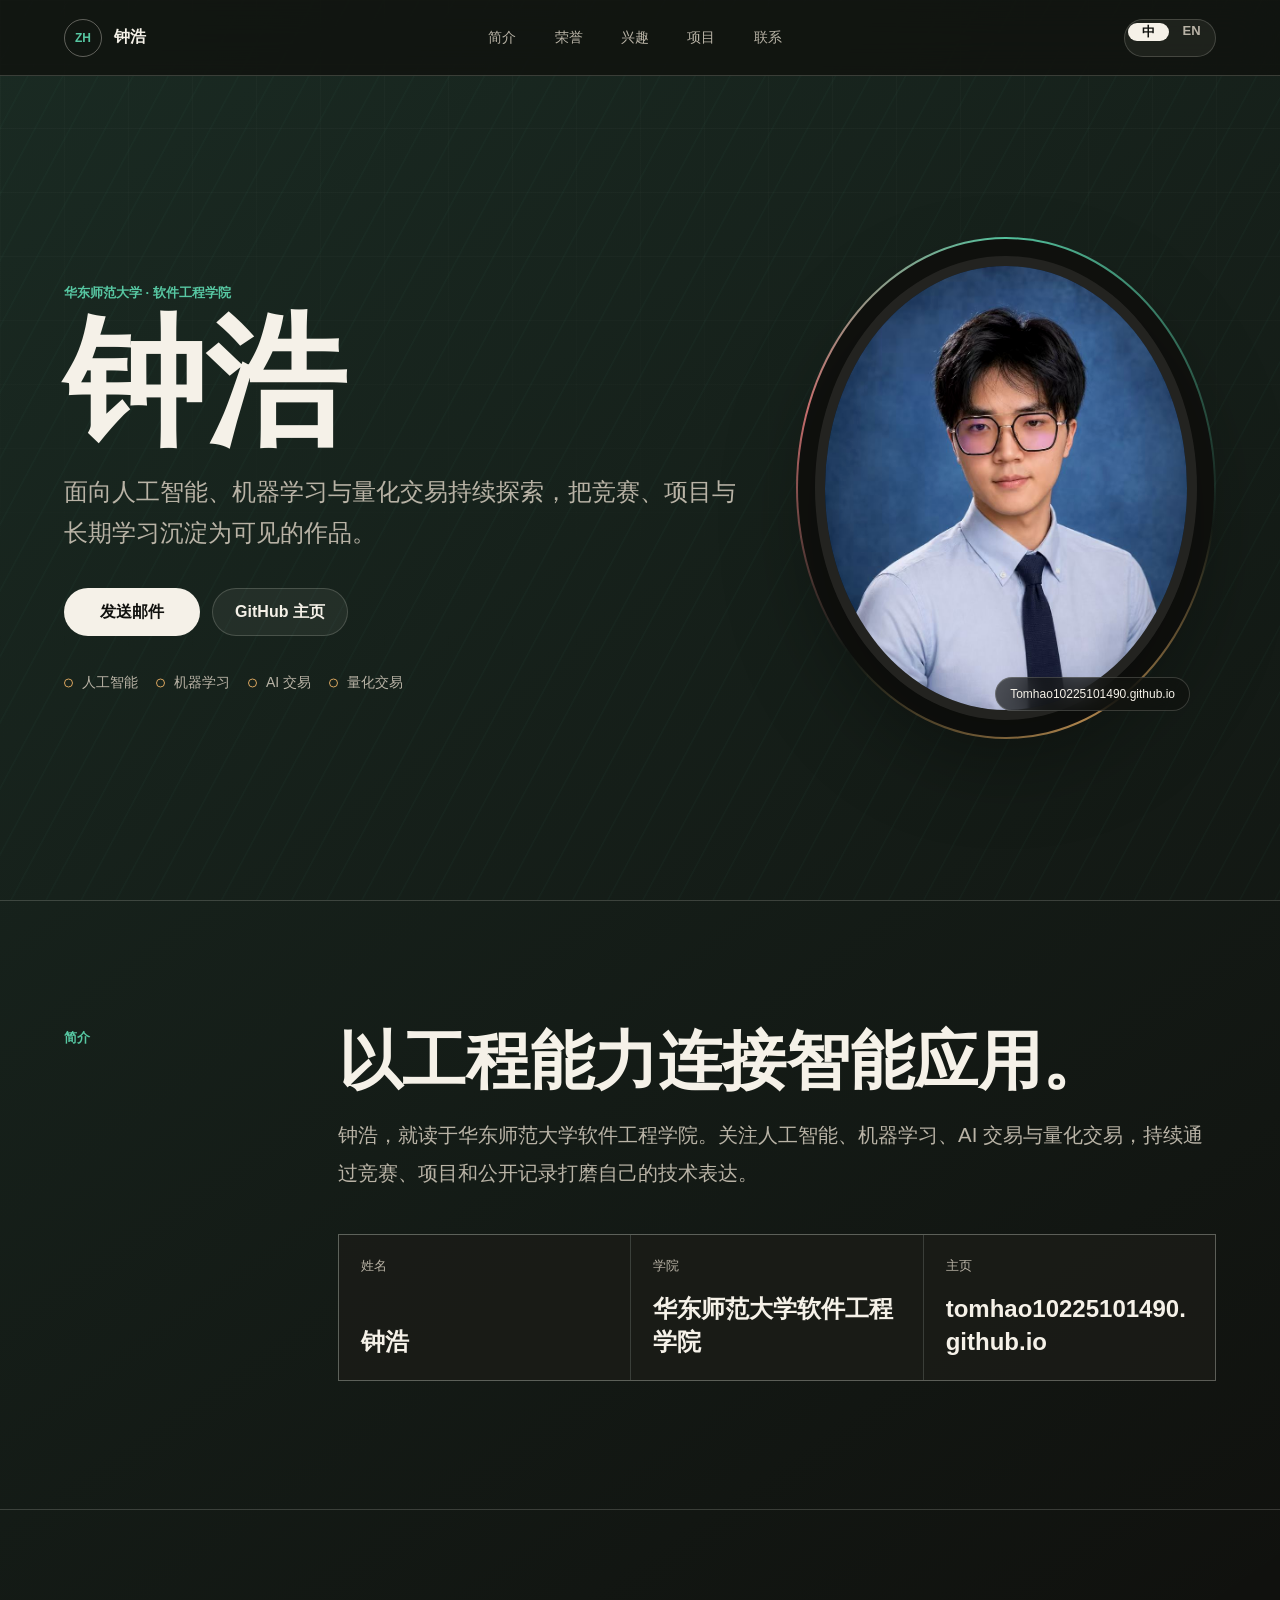
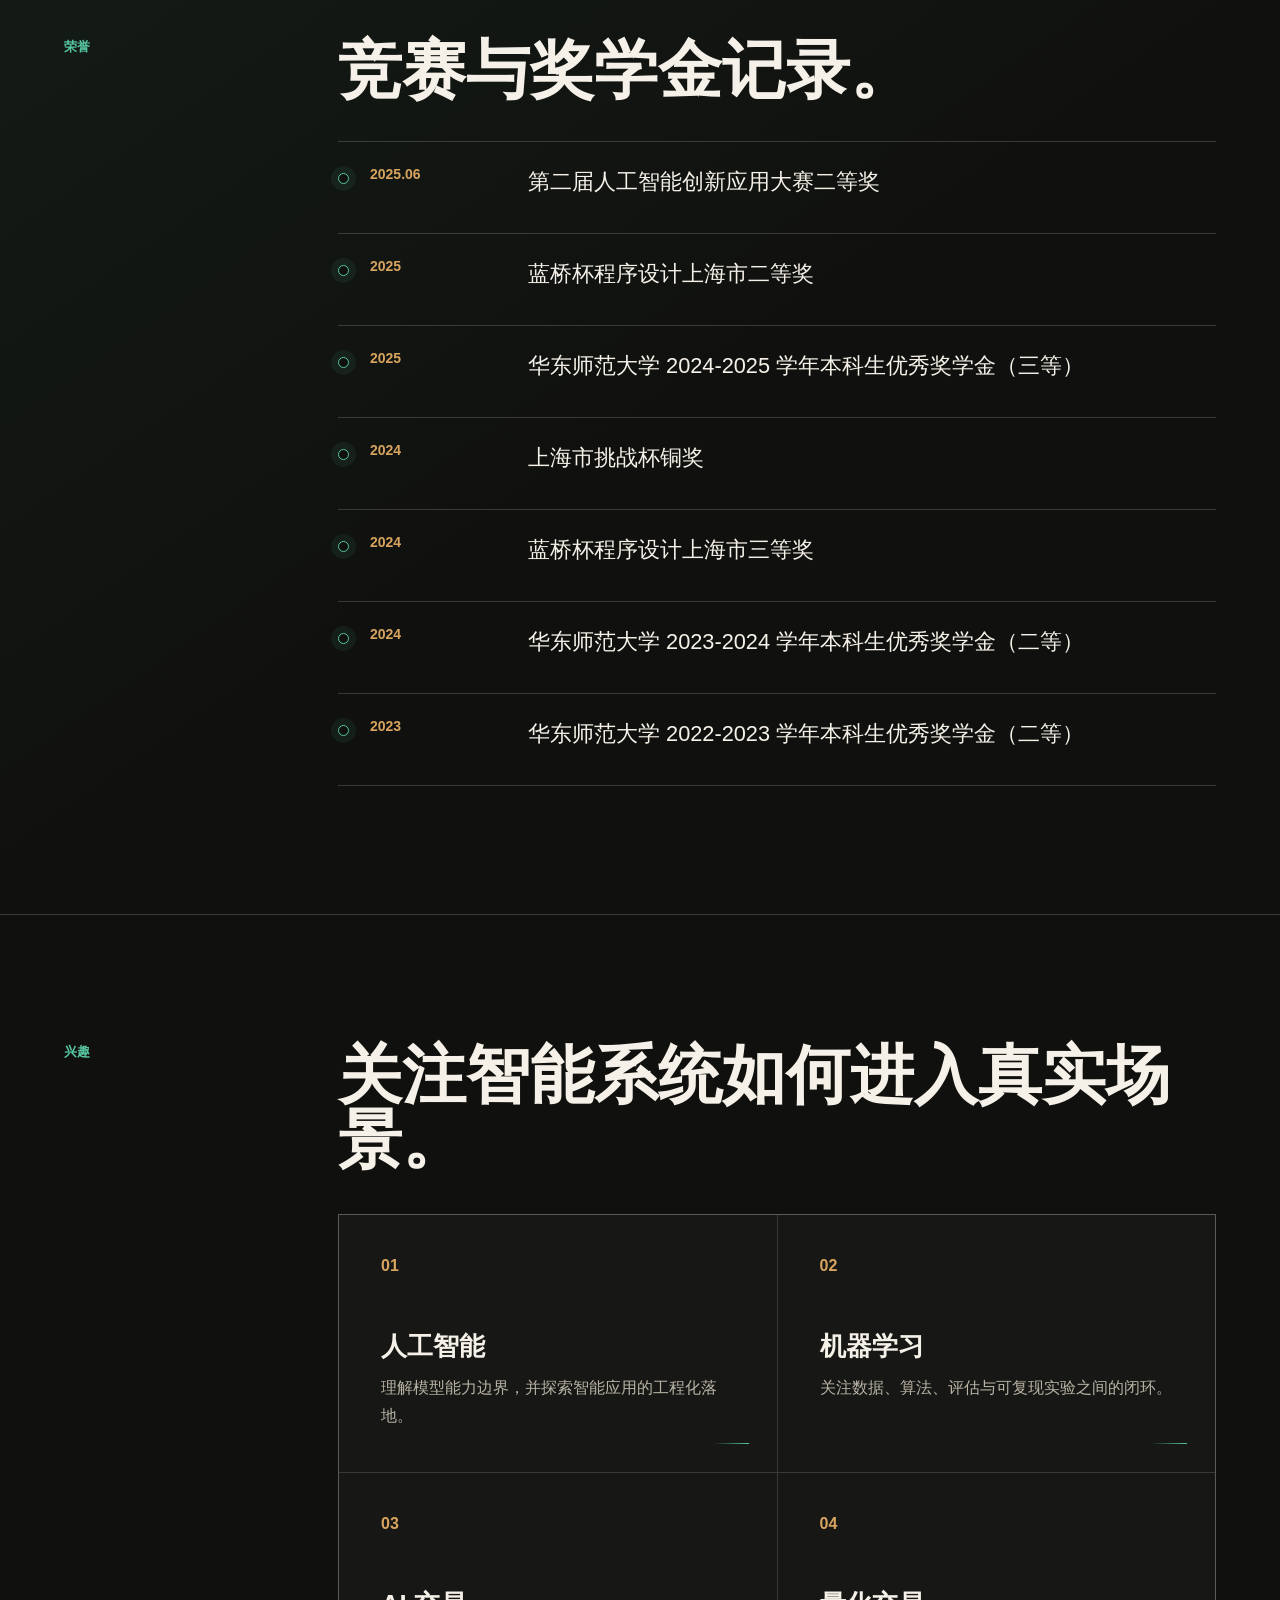
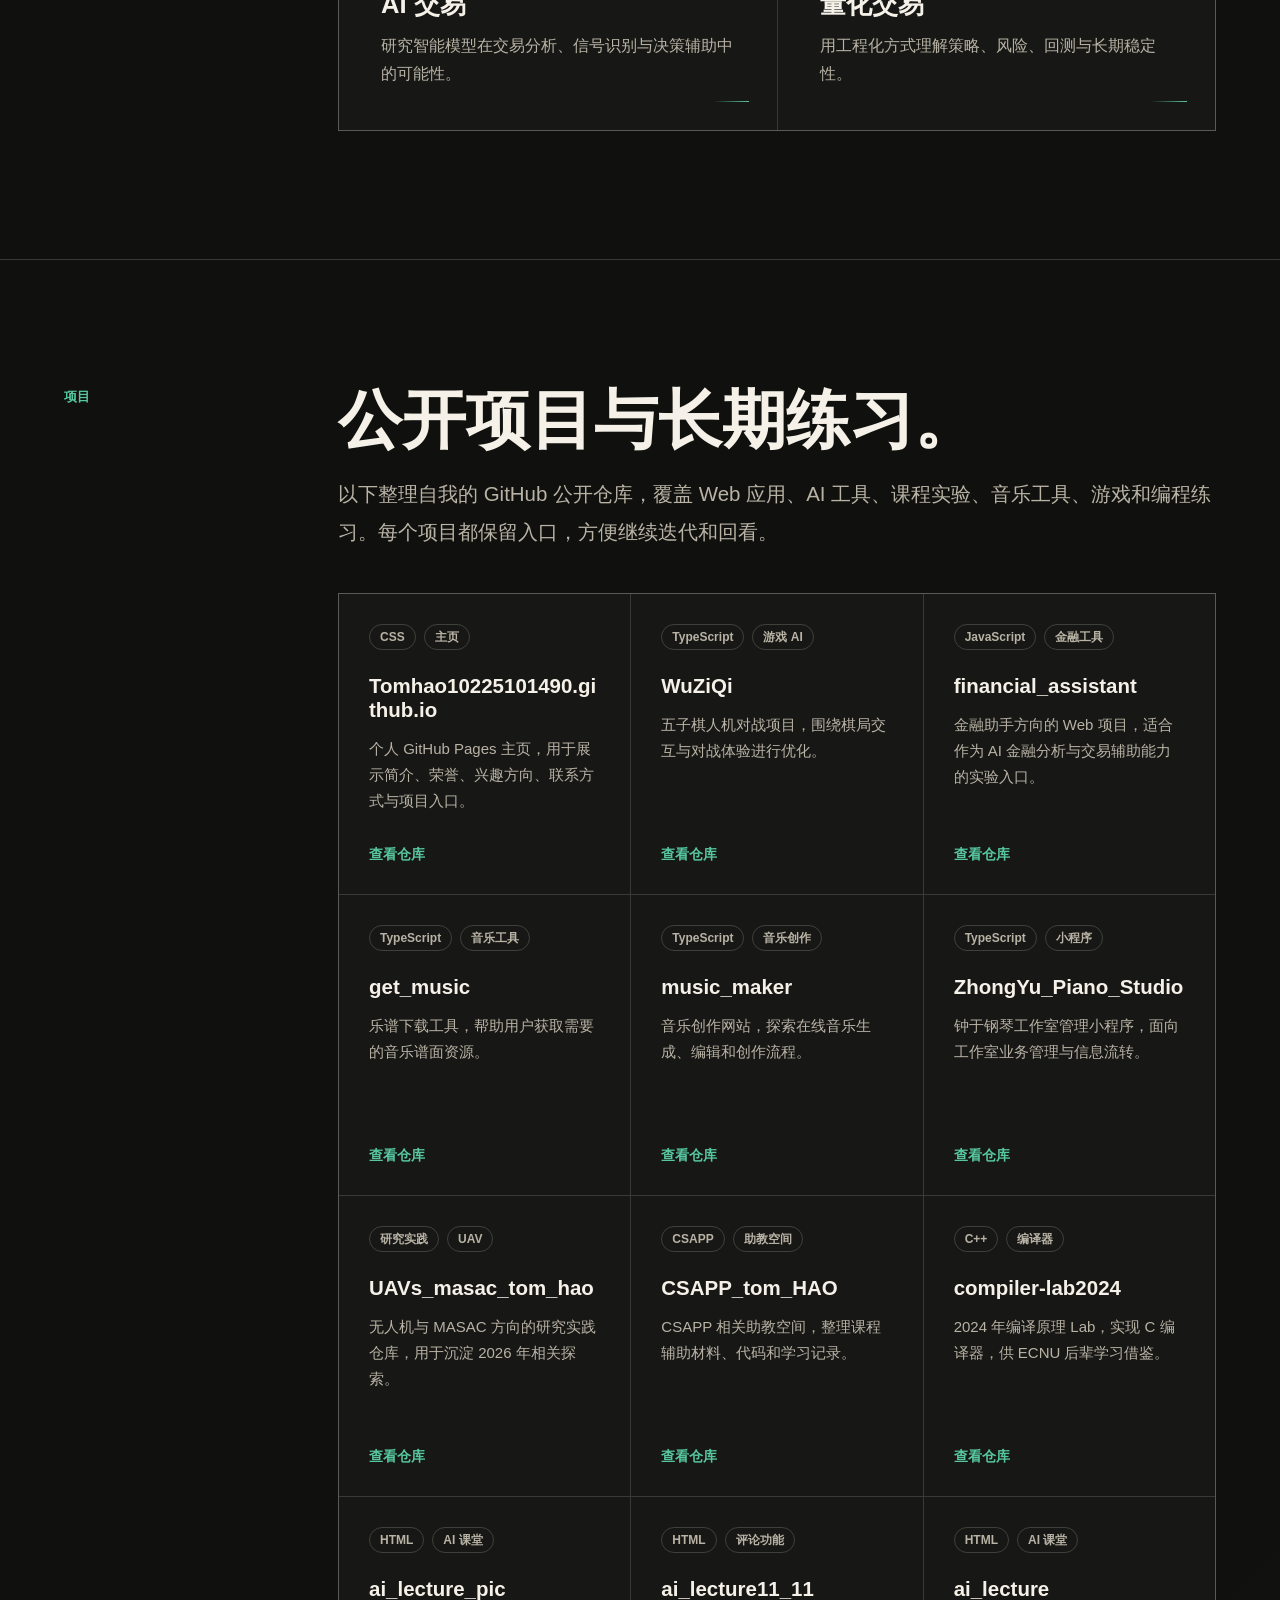
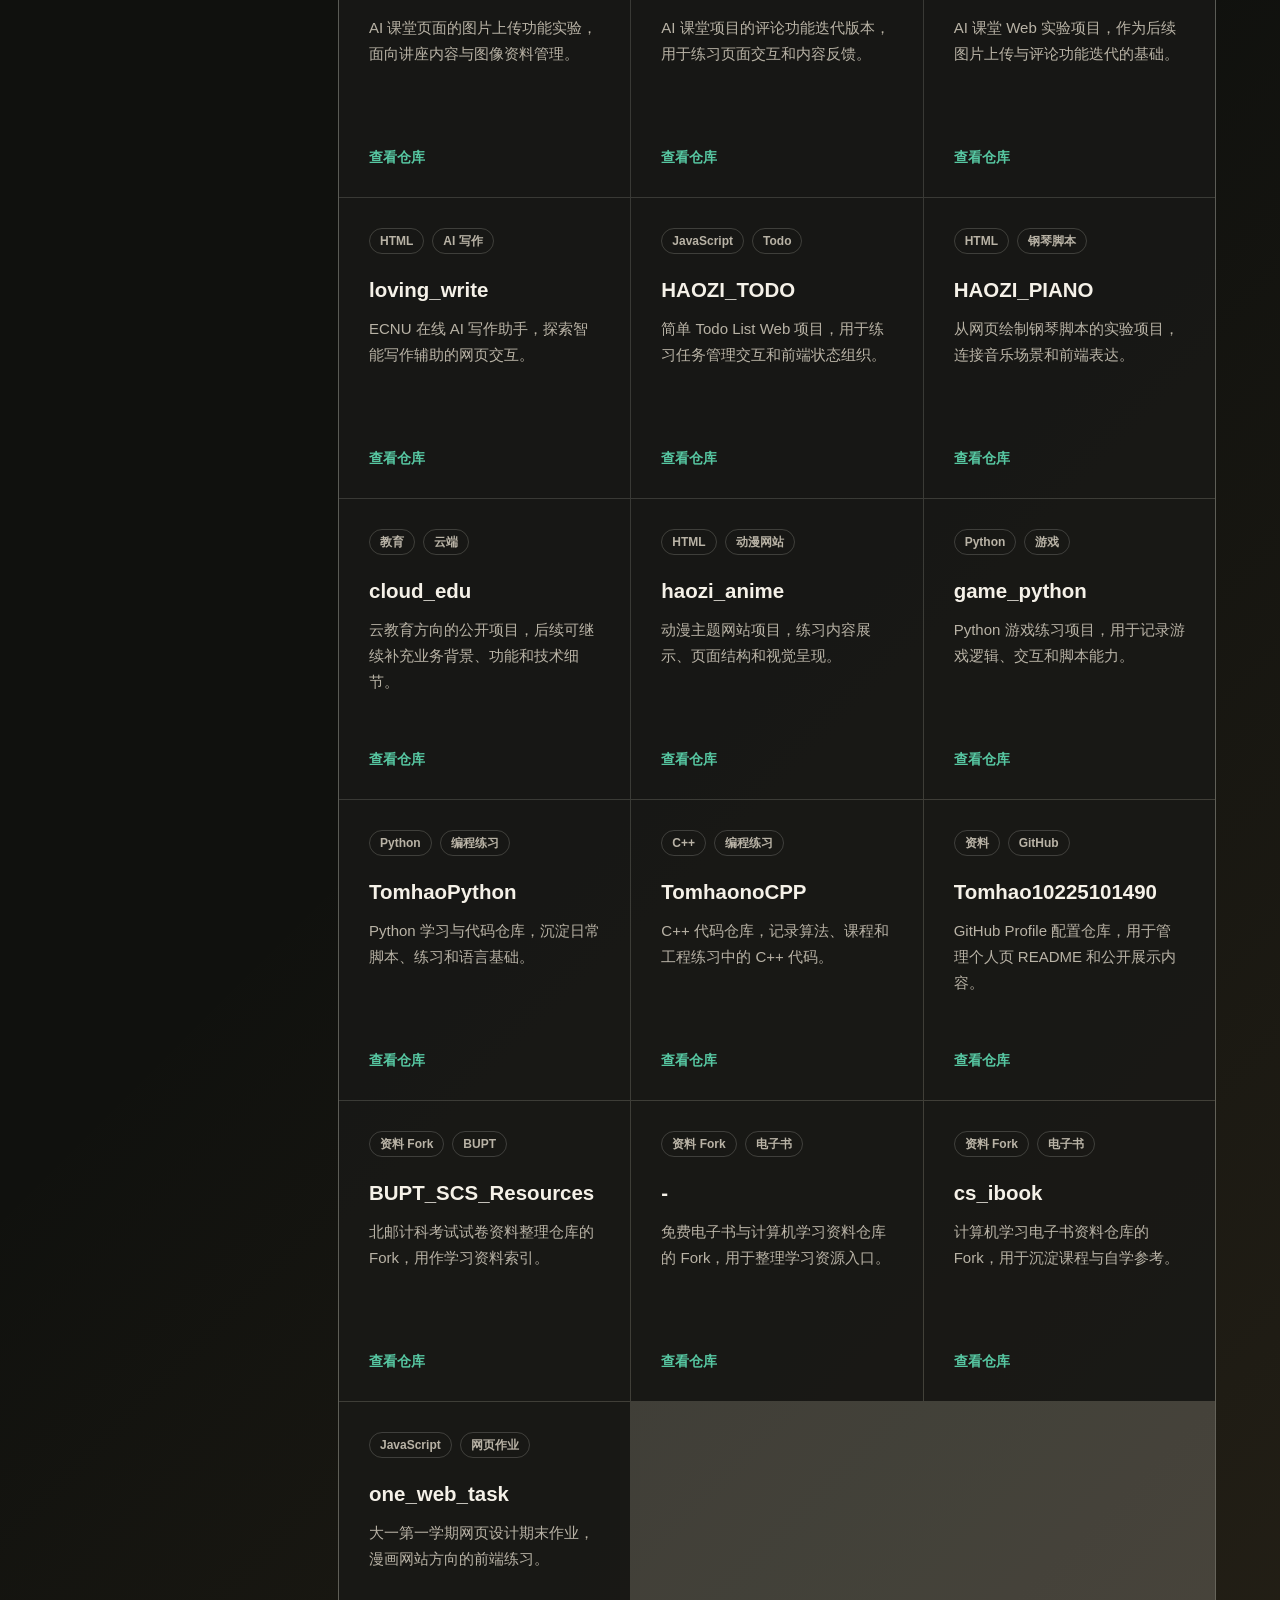
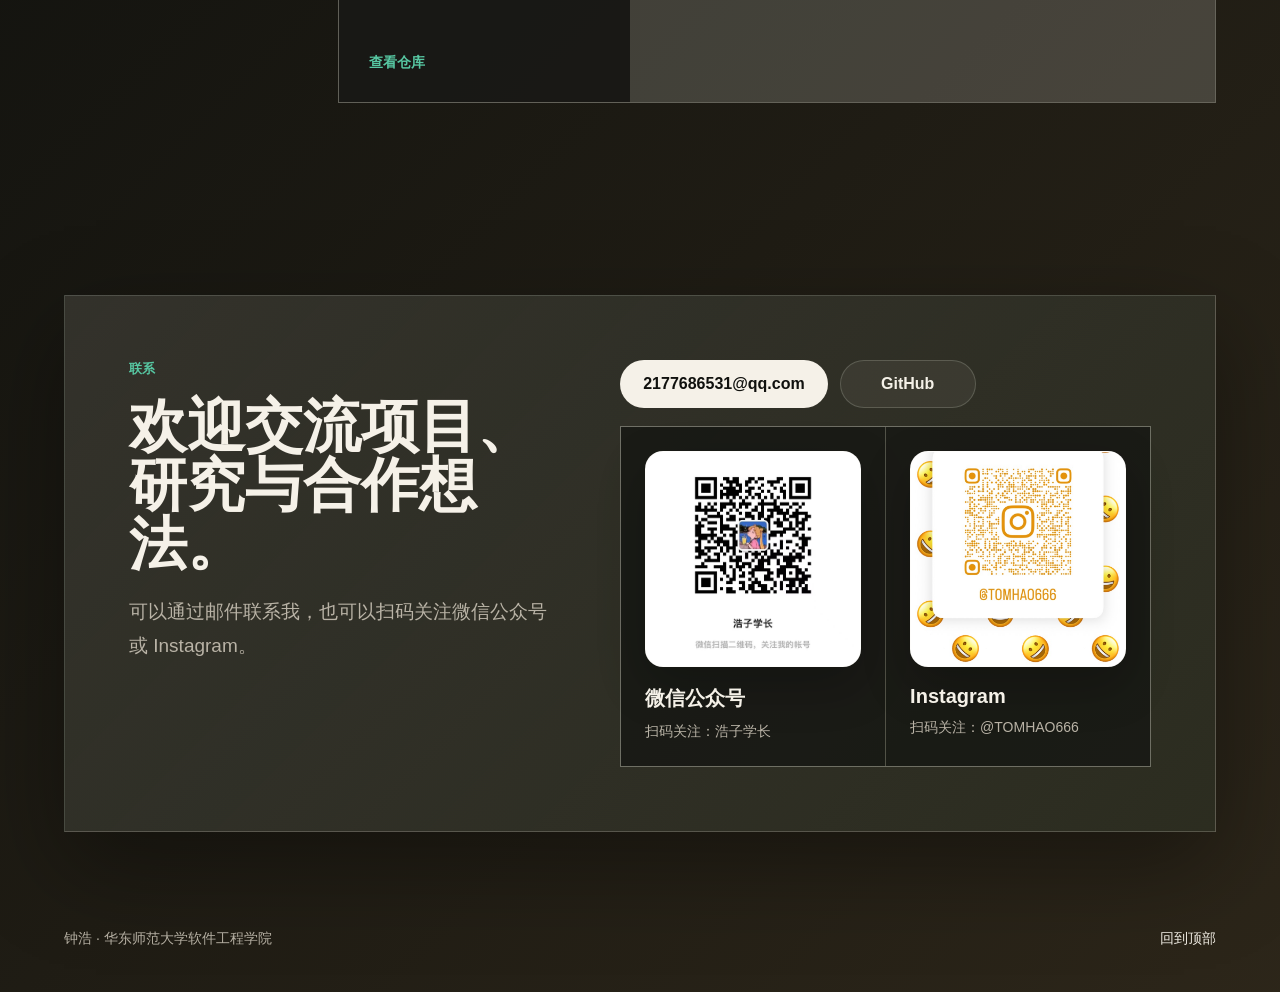
==== commit 0d43311f: "Add contact QR codes" ====
--- a/index.html
+++ b/index.html
@@ -347,15 +347,36 @@
       </section>
 
       <section class="contact-band section-reveal" id="contact" aria-labelledby="contact-title">
-        <div>
+        <div class="contact-copy">
           <p class="section-kicker" data-zh="联系" data-en="Contact">联系</p>
           <h2 id="contact-title" data-zh="欢迎交流项目、研究与合作想法。" data-en="Open to ideas around projects, research, and collaboration.">
             欢迎交流项目、研究与合作想法。
           </h2>
-        </div>
-        <div class="contact-actions">
-          <a class="button primary" href="mailto:2177686531@qq.com">2177686531@qq.com</a>
-          <a class="button secondary" href="https://github.com/Tomhao10225101490" target="_blank" rel="noreferrer">GitHub</a>
+          <p data-zh="可以通过邮件联系我，也可以扫码关注微信公众号或 Instagram。" data-en="Reach me by email, or scan the QR codes to follow my WeChat official account and Instagram.">
+            可以通过邮件联系我，也可以扫码关注微信公众号或 Instagram。
+          </p>
+        </div>
+        <div class="contact-panel" aria-label="联系方式">
+          <div class="contact-actions">
+            <a class="button primary" href="mailto:2177686531@qq.com">2177686531@qq.com</a>
+            <a class="button secondary" href="https://github.com/Tomhao10225101490" target="_blank" rel="noreferrer">GitHub</a>
+          </div>
+          <div class="qr-grid">
+            <article class="qr-card">
+              <img src="assets/wechat-official-account.jpg" alt="微信公众号浩子学长二维码">
+              <div>
+                <h3 data-zh="微信公众号" data-en="WeChat Official Account">微信公众号</h3>
+                <p data-zh="扫码关注：浩子学长" data-en="Scan to follow: 浩子学长">扫码关注：浩子学长</p>
+              </div>
+            </article>
+            <article class="qr-card">
+              <img src="assets/instagram-qr.jpg" alt="Instagram @TOMHAO666 二维码">
+              <div>
+                <h3>Instagram</h3>
+                <p data-zh="扫码关注：@TOMHAO666" data-en="Scan to follow: @TOMHAO666">扫码关注：@TOMHAO666</p>
+              </div>
+            </article>
+          </div>
         </div>
       </section>
     </main>
--- a/styles.css
+++ b/styles.css
@@ -69,6 +69,8 @@
 .profile-grid strong,
 .timeline p,
 .interest-list p,
+.qr-card h3,
+.qr-card p,
 .contact-band h2,
 .site-footer {
   overflow-wrap: anywhere;
@@ -627,9 +629,9 @@
 
 .contact-band {
   display: grid;
-  grid-template-columns: minmax(0, 1fr) auto;
-  align-items: end;
-  gap: 36px;
+  grid-template-columns: minmax(0, 0.82fr) minmax(320px, 1fr);
+  align-items: start;
+  gap: clamp(28px, 5vw, 56px);
   margin: clamp(30px, 5vw, 72px) clamp(20px, 5vw, 72px);
   padding: clamp(34px, 6vw, 64px);
   border: 1px solid var(--line);
@@ -643,9 +645,69 @@
   font-size: clamp(30px, 5vw, 58px);
 }
 
+.contact-copy p:not(.section-kicker) {
+  max-width: 620px;
+  margin: 22px 0 0;
+  color: var(--muted);
+  font-size: clamp(16px, 1.5vw, 19px);
+  line-height: 1.78;
+  overflow-wrap: anywhere;
+}
+
+.contact-panel {
+  display: grid;
+  gap: 18px;
+  min-width: 0;
+}
+
 .contact-actions {
-  justify-content: flex-end;
+  justify-content: flex-start;
   margin-top: 0;
+}
+
+.qr-grid {
+  display: grid;
+  grid-template-columns: repeat(2, minmax(0, 1fr));
+  gap: 1px;
+  border: 1px solid var(--line);
+  background: var(--line);
+}
+
+.qr-card {
+  display: grid;
+  grid-template-rows: auto 1fr;
+  gap: 18px;
+  min-width: 0;
+  padding: clamp(16px, 2.4vw, 24px);
+  background: rgba(16, 17, 14, 0.84);
+}
+
+.qr-card img {
+  display: block;
+  width: 100%;
+  max-width: 260px;
+  aspect-ratio: 1;
+  margin: 0 auto;
+  border: 1px solid rgba(245, 241, 232, 0.22);
+  border-radius: 18px;
+  background: #ffffff;
+  object-fit: cover;
+  object-position: center;
+  box-shadow: 0 18px 48px rgba(0, 0, 0, 0.24);
+}
+
+.qr-card h3 {
+  margin-bottom: 8px;
+  font-size: 20px;
+  overflow-wrap: anywhere;
+}
+
+.qr-card p {
+  margin: 0;
+  color: var(--muted);
+  font-size: 14px;
+  line-height: 1.6;
+  overflow-wrap: anywhere;
 }
 
 .site-footer {
@@ -848,6 +910,14 @@
     border-left: 0;
   }
 
+  .qr-grid {
+    grid-template-columns: 1fr;
+  }
+
+  .qr-card img {
+    max-width: min(100%, 280px);
+  }
+
   .button {
     width: 100%;
     padding-right: 16px;
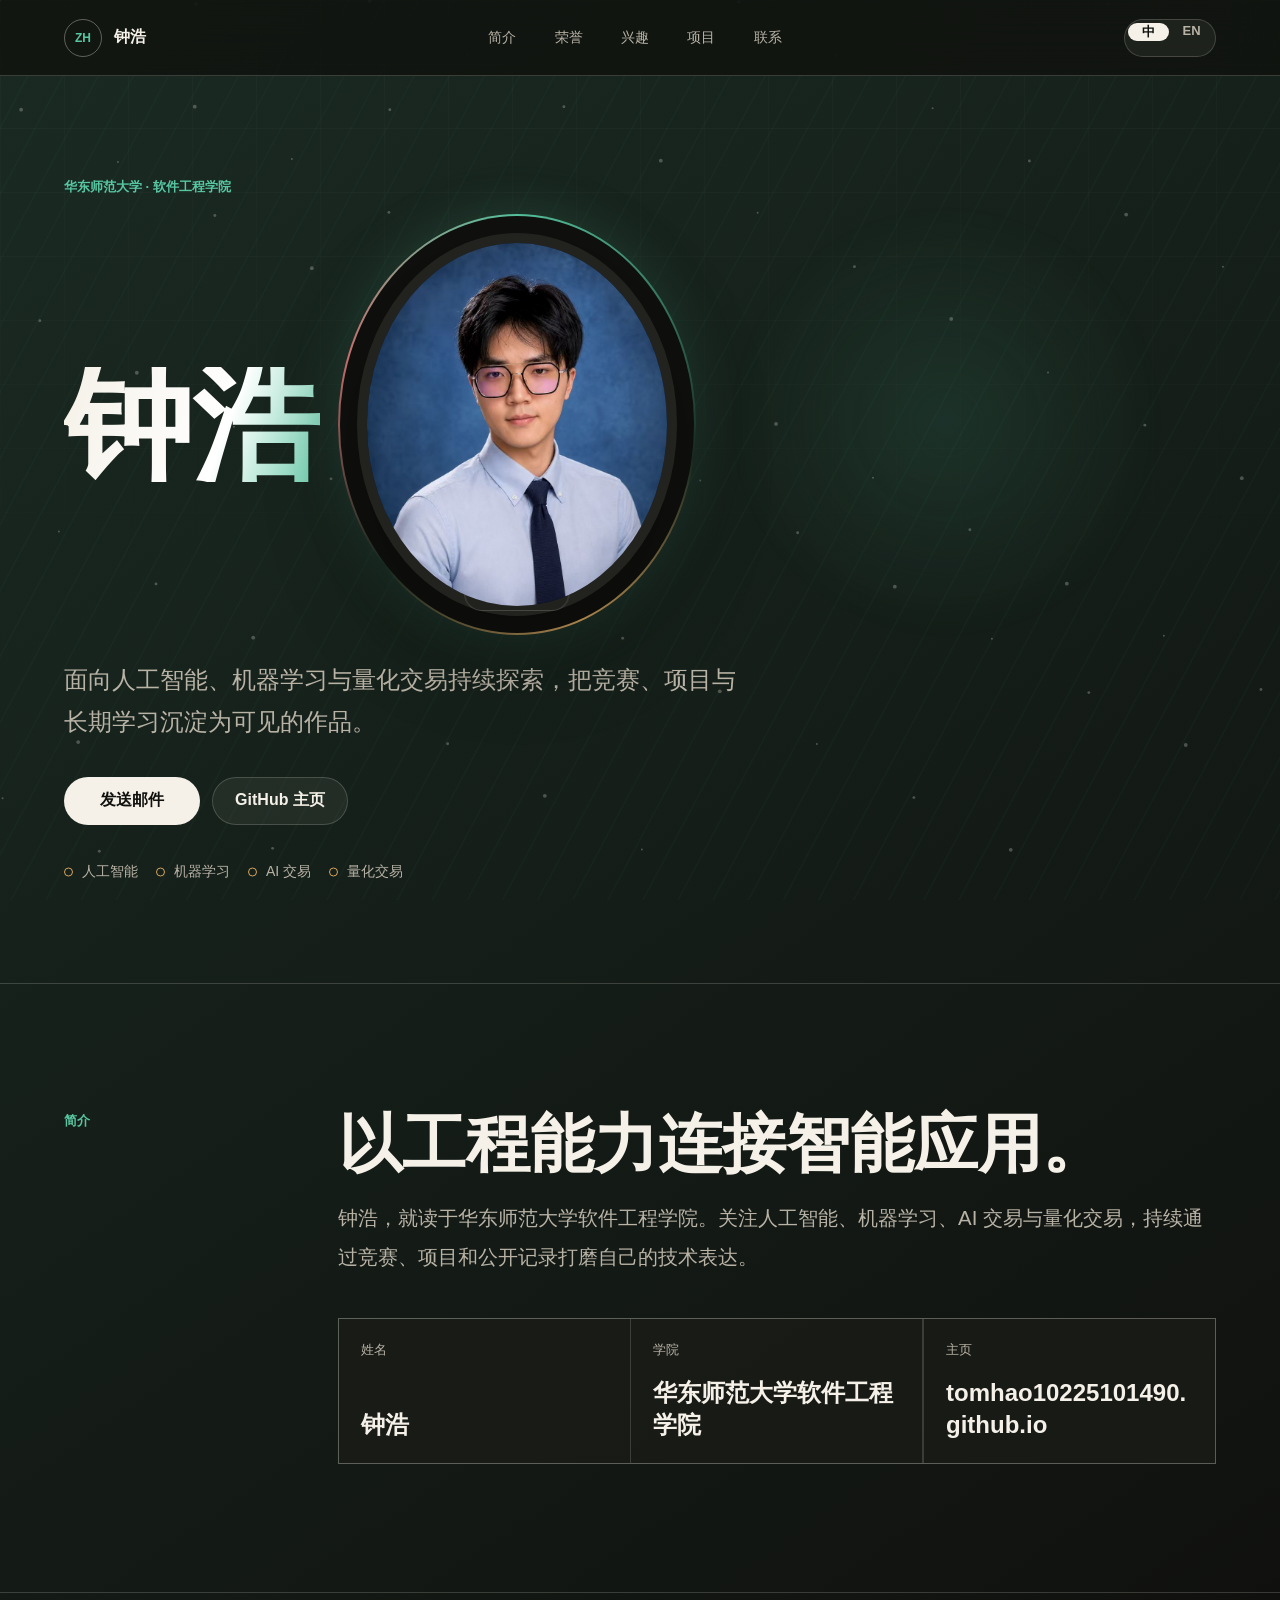
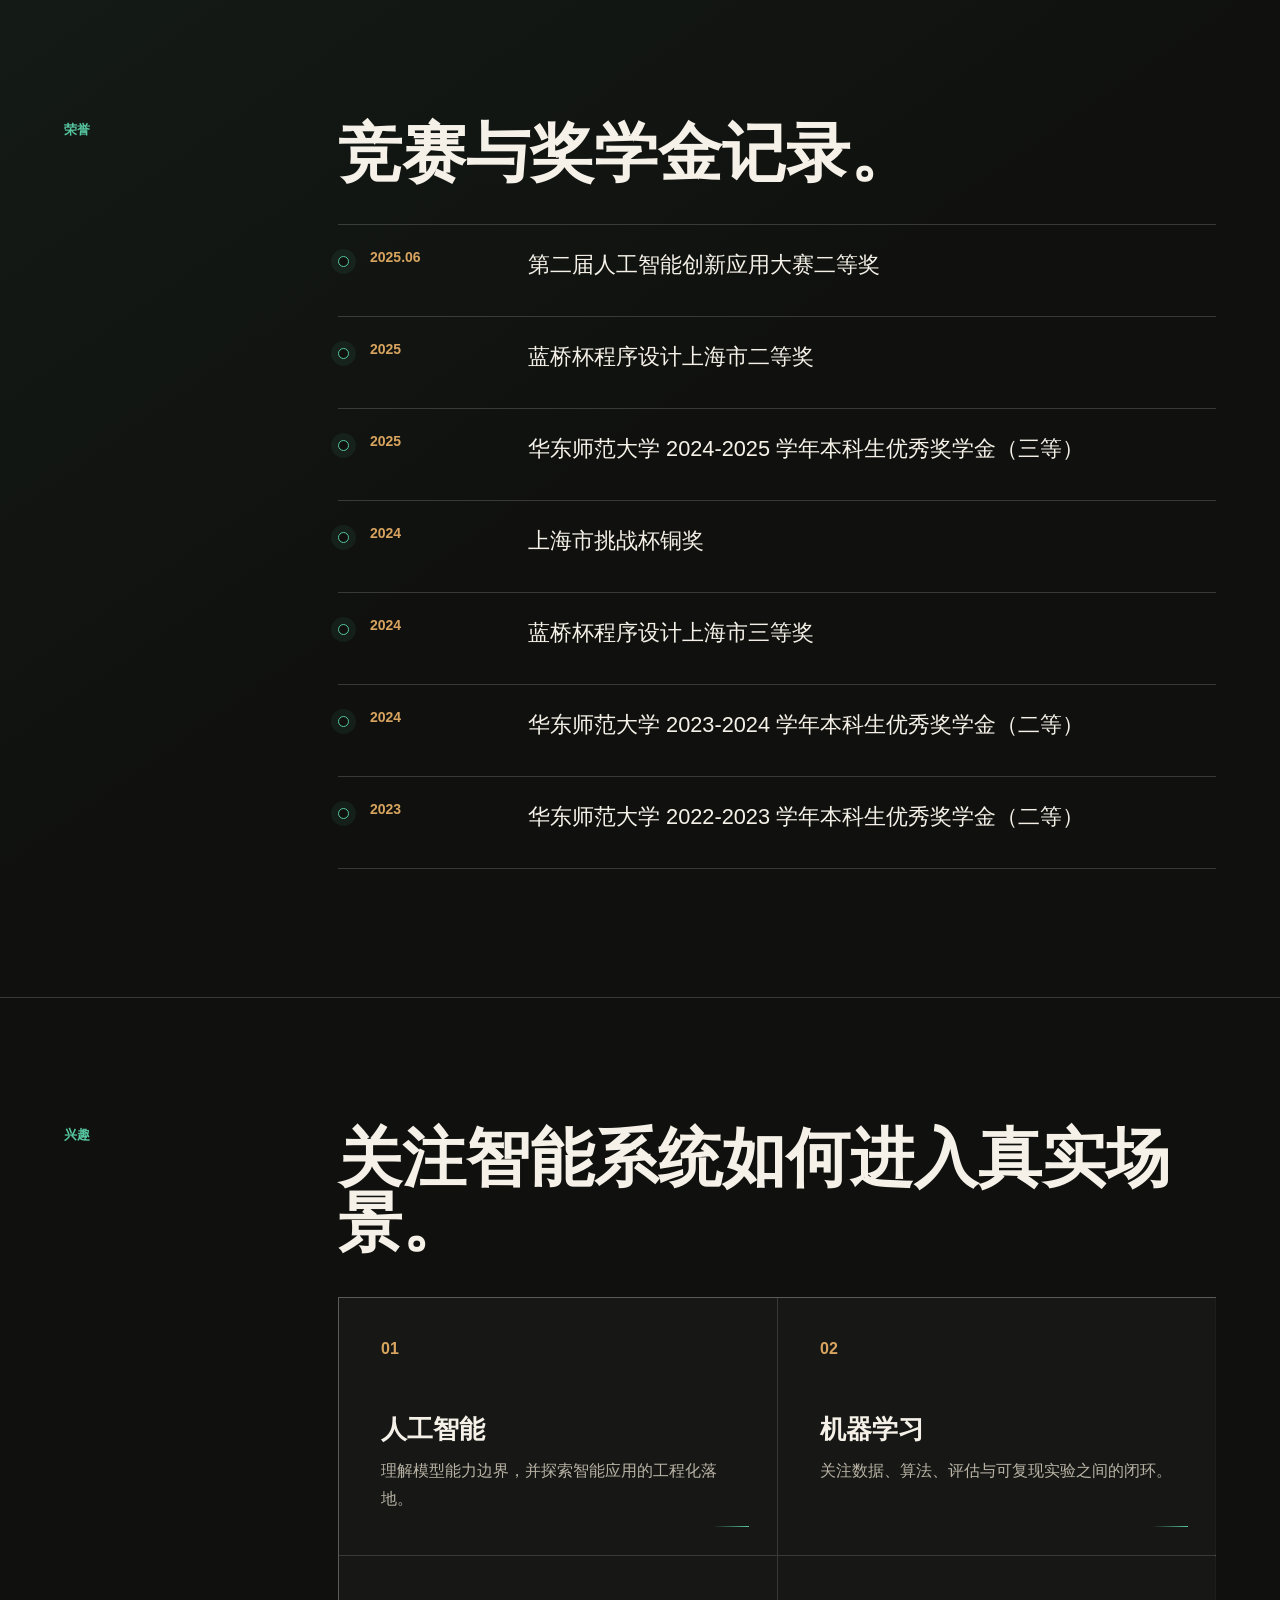
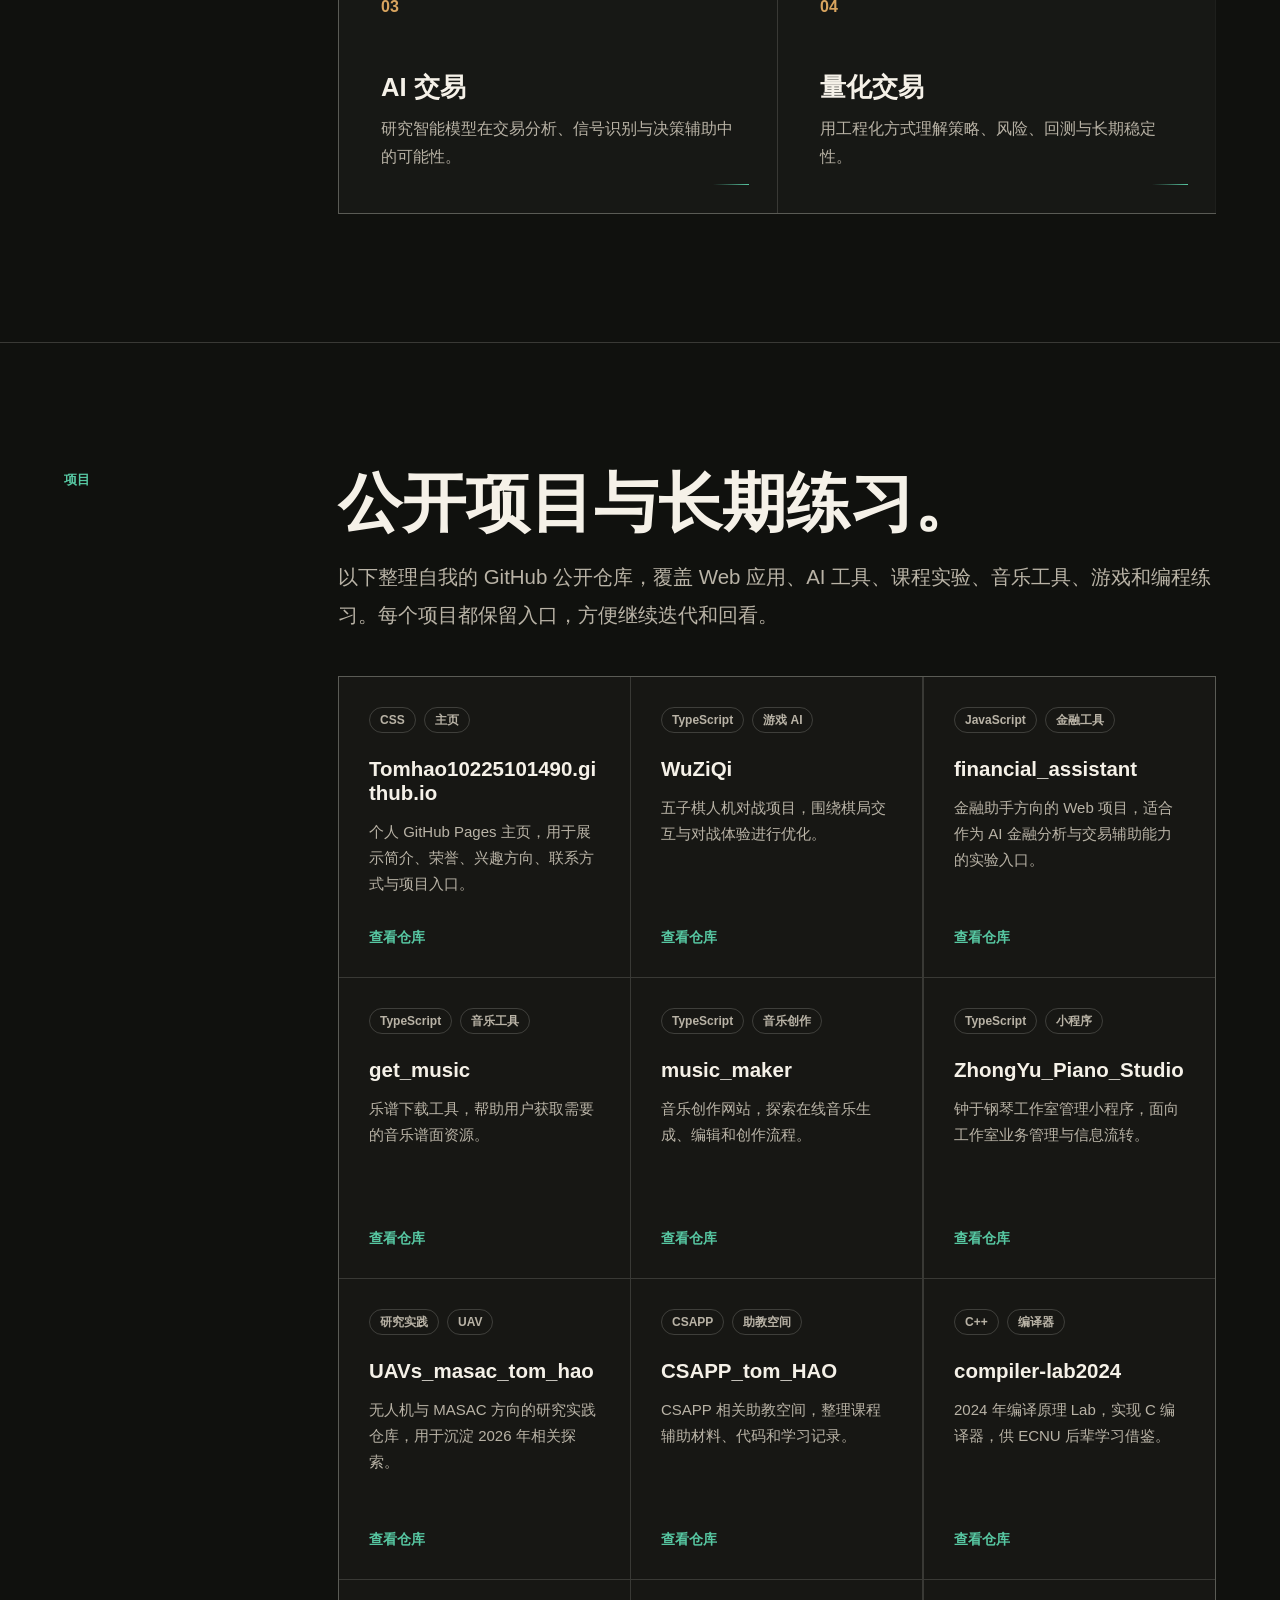
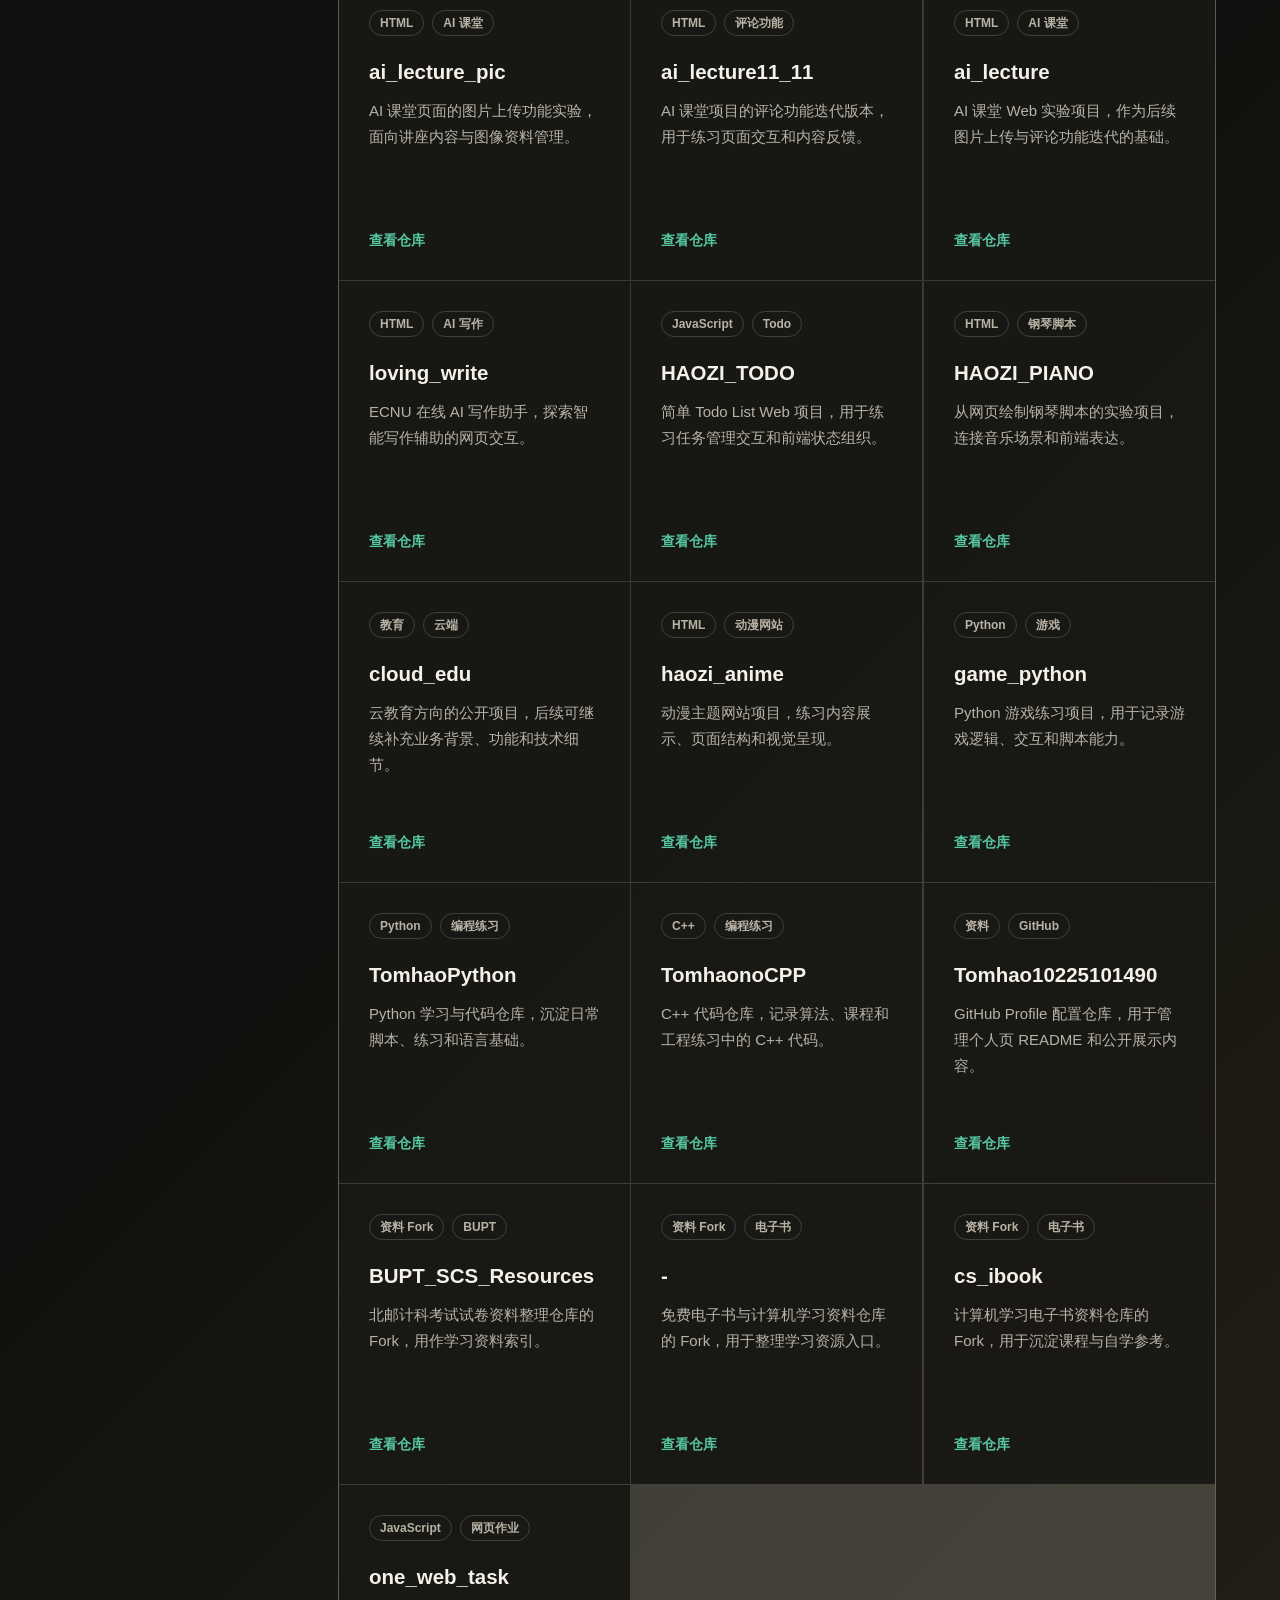
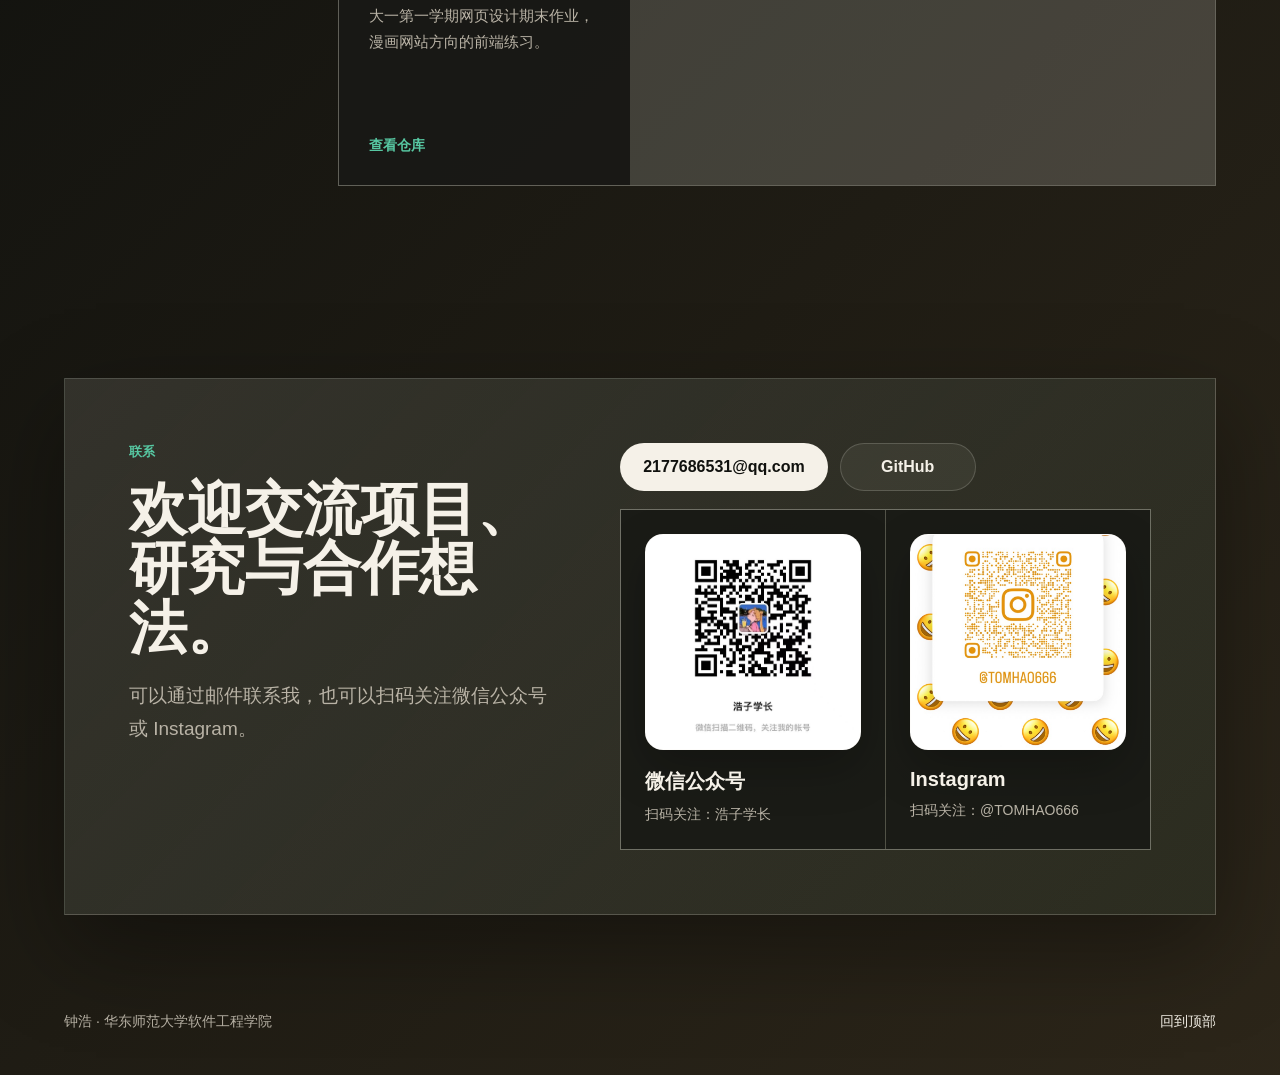
==== commit 1349f366: "Enhance interactive homepage effects" ====
--- a/index.html
+++ b/index.html
@@ -8,7 +8,10 @@
     <link rel="stylesheet" href="styles.css">
   </head>
   <body>
+    <div class="scroll-progress" aria-hidden="true"></div>
     <div class="motion-field" aria-hidden="true"></div>
+    <canvas class="spark-canvas" id="sparkCanvas" aria-hidden="true"></canvas>
+    <div class="cursor-glow" aria-hidden="true"></div>
 
     <header class="site-header">
       <a class="brand" href="#top" aria-label="钟浩">
@@ -36,7 +39,16 @@
           <p class="eyebrow" data-zh="华东师范大学 · 软件工程学院" data-en="East China Normal University · School of Software Engineering">
             华东师范大学 · 软件工程学院
           </p>
-          <h1 id="intro-title" data-zh="钟浩" data-en="Zhong Hao">钟浩</h1>
+          <div class="identity-lockup">
+            <h1 id="intro-title" data-zh="钟浩" data-en="Zhong Hao">钟浩</h1>
+            <figure class="portrait-panel" aria-label="钟浩的个人照片">
+              <div class="portrait-orbit" aria-hidden="true"></div>
+              <img src="assets/profile.jpg" alt="钟浩的个人照片" class="portrait">
+              <figcaption>
+                <span data-zh="GitHub Pages" data-en="GitHub Pages">GitHub Pages</span>
+              </figcaption>
+            </figure>
+          </div>
           <p class="lead" data-zh="面向人工智能、机器学习与量化交易持续探索，把竞赛、项目与长期学习沉淀为可见的作品。" data-en="Exploring artificial intelligence, machine learning, and quantitative trading while turning competitions, projects, and long-term study into visible work.">
             面向人工智能、机器学习与量化交易持续探索，把竞赛、项目与长期学习沉淀为可见的作品。
           </p>
@@ -53,14 +65,6 @@
             <span data-zh="量化交易" data-en="Quant Trading">量化交易</span>
           </div>
         </div>
-
-        <figure class="portrait-panel" aria-label="钟浩的个人照片">
-          <div class="portrait-orbit" aria-hidden="true"></div>
-          <img src="assets/profile.jpg" alt="钟浩的个人照片" class="portrait">
-          <figcaption>
-            <span data-zh="Tomhao10225101490.github.io" data-en="Tomhao10225101490.github.io">Tomhao10225101490.github.io</span>
-          </figcaption>
-        </figure>
       </section>
 
       <section class="content-section section-reveal" id="profile" aria-labelledby="profile-title">
--- a/styles.css
+++ b/styles.css
@@ -1,5 +1,9 @@
 :root {
   color-scheme: dark;
+  --pointer-x: 50%;
+  --pointer-y: 50%;
+  --tilt-x: 0deg;
+  --tilt-y: 0deg;
   --bg: #10110e;
   --bg-soft: #171914;
   --panel: rgba(245, 241, 232, 0.075);
@@ -51,6 +55,44 @@
     linear-gradient(90deg, rgba(245, 241, 232, 0.028) 1px, transparent 1px);
   background-size: 64px 64px;
   mask-image: linear-gradient(to bottom, rgba(0, 0, 0, 0.9), transparent 78%);
+}
+
+.scroll-progress {
+  position: fixed;
+  top: 0;
+  left: 0;
+  z-index: 80;
+  width: var(--scroll-progress, 0%);
+  height: 3px;
+  background: linear-gradient(90deg, var(--green), var(--copper), var(--rose));
+  box-shadow: 0 0 20px rgba(87, 199, 162, 0.6);
+  pointer-events: none;
+}
+
+.cursor-glow {
+  position: fixed;
+  top: var(--pointer-y);
+  left: var(--pointer-x);
+  z-index: 60;
+  width: 260px;
+  height: 260px;
+  border-radius: 50%;
+  pointer-events: none;
+  background: radial-gradient(circle, rgba(87, 199, 162, 0.18), rgba(216, 164, 95, 0.08) 38%, transparent 68%);
+  mix-blend-mode: screen;
+  opacity: var(--cursor-opacity, 0);
+  transform: translate(-50%, -50%);
+  transition: opacity 180ms ease;
+}
+
+.spark-canvas {
+  position: fixed;
+  inset: 0;
+  z-index: -1;
+  width: 100%;
+  height: 100%;
+  pointer-events: none;
+  opacity: 0.48;
 }
 
 a {
@@ -139,6 +181,7 @@
 .nav a {
   position: relative;
   padding: 14px 0;
+  transition: color 220ms ease;
 }
 
 .nav a::after {
@@ -158,7 +201,12 @@
   color: var(--ink);
 }
 
-.nav a:hover::after {
+.nav a.is-active {
+  color: var(--green);
+}
+
+.nav a:hover::after,
+.nav a.is-active::after {
   transform: scaleX(1);
 }
 
@@ -190,16 +238,31 @@
 }
 
 .hero {
-  display: grid;
-  grid-template-columns: minmax(0, 1fr) minmax(280px, 420px);
+  position: relative;
+  display: flex;
   align-items: center;
-  gap: clamp(22px, 4vw, 56px);
   min-height: calc(100vh - 76px);
   padding: clamp(56px, 8vw, 104px) clamp(20px, 5vw, 72px);
+  overflow: clip;
 }
 
 .hero-copy {
-  max-width: 700px;
+  position: relative;
+  z-index: 1;
+  max-width: 1180px;
+}
+
+.hero::after {
+  content: "";
+  position: absolute;
+  inset: 76px clamp(20px, 5vw, 72px) auto auto;
+  width: min(46vw, 540px);
+  height: min(46vw, 540px);
+  border-radius: 50%;
+  pointer-events: none;
+  background: radial-gradient(circle at var(--pointer-x) var(--pointer-y), rgba(87, 199, 162, 0.16), transparent 58%);
+  filter: blur(10px);
+  opacity: 0.72;
 }
 
 .eyebrow,
@@ -221,10 +284,36 @@
 
 h1 {
   margin-bottom: 24px;
-  font-size: clamp(72px, 11vw, 144px);
+  font-size: clamp(72px, 10vw, 136px);
   line-height: 0.9;
   letter-spacing: 0;
+  color: var(--ink);
   overflow-wrap: normal;
+}
+
+@supports ((-webkit-background-clip: text) or (background-clip: text)) {
+  h1 {
+    color: transparent;
+    background: linear-gradient(110deg, var(--ink), #ffffff 28%, var(--green) 48%, var(--copper) 62%, var(--ink) 80%);
+    background-size: 240% 100%;
+    -webkit-background-clip: text;
+    background-clip: text;
+    -webkit-text-fill-color: transparent;
+    animation: titleShine 8s ease-in-out infinite;
+  }
+}
+
+.identity-lockup {
+  display: flex;
+  align-items: center;
+  flex-wrap: wrap;
+  gap: clamp(10px, 2vw, 18px);
+  max-width: 100%;
+}
+
+.identity-lockup h1 {
+  flex: 0 1 auto;
+  margin-bottom: 0;
 }
 
 h2 {
@@ -242,6 +331,7 @@
 
 .lead {
   max-width: 680px;
+  margin-top: 24px;
   color: var(--muted);
   font-size: clamp(19px, 1.9vw, 26px);
   line-height: 1.72;
@@ -271,7 +361,8 @@
   max-width: 100%;
   text-align: center;
   white-space: normal;
-  transition: transform 220ms ease, border-color 220ms ease, background 220ms ease;
+  transform: translateZ(0);
+  transition: transform 220ms ease, border-color 220ms ease, background 220ms ease, box-shadow 220ms ease;
 }
 
 .button::after {
@@ -285,6 +376,7 @@
 
 .button:hover {
   transform: translateY(-2px);
+  box-shadow: 0 14px 38px rgba(87, 199, 162, 0.16);
 }
 
 .button:hover::after {
@@ -331,15 +423,20 @@
   border: 1px solid var(--copper);
   border-radius: 50%;
   transform: translateY(-50%);
+  animation: pulseDot 2.6s ease-in-out infinite;
 }
 
 .portrait-panel {
   position: relative;
   display: grid;
   place-items: center;
-  width: min(100%, 420px);
-  margin: 0 auto;
+  flex: 0 0 clamp(210px, 28vw, 390px);
+  width: clamp(210px, 28vw, 390px);
+  margin: 0;
   aspect-ratio: 1;
+  transform-style: preserve-3d;
+  transition: transform 260ms ease;
+  will-change: transform;
 }
 
 .portrait-orbit {
@@ -348,7 +445,8 @@
   inset: 0;
   border-radius: 50%;
   background: conic-gradient(from var(--orbit-turn), var(--green), transparent 28%, var(--copper), transparent 62%, var(--rose), var(--green));
-  animation: orbit 12s linear infinite;
+  animation: orbit 7s linear infinite;
+  filter: drop-shadow(0 0 24px rgba(87, 199, 162, 0.18));
 }
 
 .portrait-orbit::after {
@@ -370,13 +468,15 @@
   object-position: center 34%;
   box-shadow: var(--shadow);
   filter: saturate(0.96) contrast(1.04);
+  transform: translateZ(22px);
 }
 
 figcaption {
   position: absolute;
-  right: 26px;
-  bottom: 28px;
+  right: 50%;
+  bottom: 24px;
   z-index: 2;
+  max-width: calc(100% - 48px);
   padding: 9px 14px;
   border: 1px solid var(--line);
   border-radius: 999px;
@@ -384,6 +484,8 @@
   background: rgba(16, 17, 14, 0.66);
   backdrop-filter: blur(14px);
   font-size: 12px;
+  white-space: nowrap;
+  transform: translateX(50%);
 }
 
 .content-section {
@@ -416,12 +518,31 @@
 }
 
 .profile-grid div {
+  position: relative;
   display: flex;
   flex-direction: column;
   justify-content: space-between;
   min-height: 132px;
   padding: 22px;
   background: rgba(16, 17, 14, 0.78);
+  overflow: hidden;
+}
+
+.profile-grid div,
+.interest-list article,
+.project-card,
+.qr-card {
+  transform: perspective(900px) rotateX(var(--card-rx, 0deg)) rotateY(var(--card-ry, 0deg)) translateY(var(--card-lift, 0));
+  transform-style: preserve-3d;
+  transition: transform 220ms ease, border-color 220ms ease, background 220ms ease;
+  will-change: transform;
+}
+
+.profile-grid div:hover,
+.interest-list article:hover,
+.project-card:hover,
+.qr-card:hover {
+  --card-lift: -5px;
 }
 
 .profile-grid span {
@@ -455,6 +576,12 @@
   min-height: 92px;
   padding: 24px 0 24px 32px;
   border-bottom: 1px solid var(--line);
+  transition: background 220ms ease, padding-left 220ms ease;
+}
+
+.timeline li:hover {
+  padding-left: 42px;
+  background: rgba(87, 199, 162, 0.055);
 }
 
 .timeline li::before {
@@ -500,6 +627,26 @@
   overflow: hidden;
 }
 
+.interest-list article::before,
+.project-card::after,
+.qr-card::after,
+.profile-grid div::after {
+  content: "";
+  position: absolute;
+  inset: 0;
+  pointer-events: none;
+  background: radial-gradient(circle at var(--card-x, 50%) var(--card-y, 50%), rgba(245, 241, 232, 0.16), transparent 38%);
+  opacity: var(--card-shine, 0);
+  transition: opacity 220ms ease;
+}
+
+.interest-list article:hover::before,
+.project-card:hover::after,
+.qr-card:hover::after,
+.profile-grid div:hover::after {
+  --card-shine: 1;
+}
+
 .interest-list article::after {
   content: "";
   position: absolute;
@@ -674,12 +821,14 @@
 }
 
 .qr-card {
+  position: relative;
   display: grid;
   grid-template-rows: auto 1fr;
   gap: 18px;
   min-width: 0;
   padding: clamp(16px, 2.4vw, 24px);
   background: rgba(16, 17, 14, 0.84);
+  overflow: hidden;
 }
 
 .qr-card img {
@@ -726,13 +875,13 @@
 
 .section-reveal {
   opacity: 0;
-  transform: translateY(28px);
-  transition: opacity 700ms ease, transform 700ms ease;
+  transform: translateY(34px) scale(0.985);
+  transition: opacity 760ms ease, transform 760ms cubic-bezier(0.2, 0.8, 0.2, 1);
 }
 
 .section-reveal.is-visible {
   opacity: 1;
-  transform: translateY(0);
+  transform: translateY(0) scale(1);
 }
 
 @keyframes driftLines {
@@ -741,6 +890,26 @@
   }
   to {
     background-position: 220px 0;
+  }
+}
+
+@keyframes pulseDot {
+  0%,
+  100% {
+    box-shadow: 0 0 0 0 rgba(216, 164, 95, 0);
+  }
+  50% {
+    box-shadow: 0 0 0 8px rgba(216, 164, 95, 0.12);
+  }
+}
+
+@keyframes titleShine {
+  0%,
+  100% {
+    background-position: 0% 50%;
+  }
+  50% {
+    background-position: 100% 50%;
   }
 }
 
@@ -764,6 +933,11 @@
     scroll-behavior: auto !important;
     transition-duration: 1ms !important;
   }
+
+  .cursor-glow,
+  .spark-canvas {
+    display: none;
+  }
 }
 
 @media (max-width: 980px) {
@@ -782,42 +956,26 @@
   }
 
   .hero {
-    grid-template-columns: 1fr;
     gap: 28px;
     min-height: auto;
   }
 
-  .hero-copy {
-    display: contents;
-  }
-
-  .hero .eyebrow {
-    order: 1;
-    margin-bottom: 0;
-  }
-
-  .hero h1 {
-    order: 2;
-    margin-bottom: 0;
+  .identity-lockup {
+    align-items: flex-start;
+    gap: 22px;
   }
 
   .portrait-panel {
-    order: 3;
+    flex: 0 0 min(100%, 360px);
     width: min(100%, 360px);
     margin: 4px 0 0;
   }
 
-  .lead {
-    order: 4;
-  }
-
   .hero-actions {
-    order: 5;
     margin-top: 8px;
   }
 
   .signal-row {
-    order: 6;
     margin-top: 12px;
   }
 
@@ -859,7 +1017,6 @@
   }
 
   .hero {
-    display: grid;
     gap: 18px;
     padding-top: 42px;
   }
@@ -868,7 +1025,12 @@
     font-size: clamp(58px, 21vw, 88px);
   }
 
+  .identity-lockup {
+    gap: 14px;
+  }
+
   .hero .portrait-panel {
+    flex-basis: min(78vw, 300px);
     width: min(78vw, 300px);
     margin: 6px 0 4px;
   }
@@ -886,7 +1048,7 @@
   }
 
   figcaption {
-    right: 14px;
+    right: 50%;
     bottom: 16px;
     max-width: calc(100% - 28px);
     font-size: 11px;
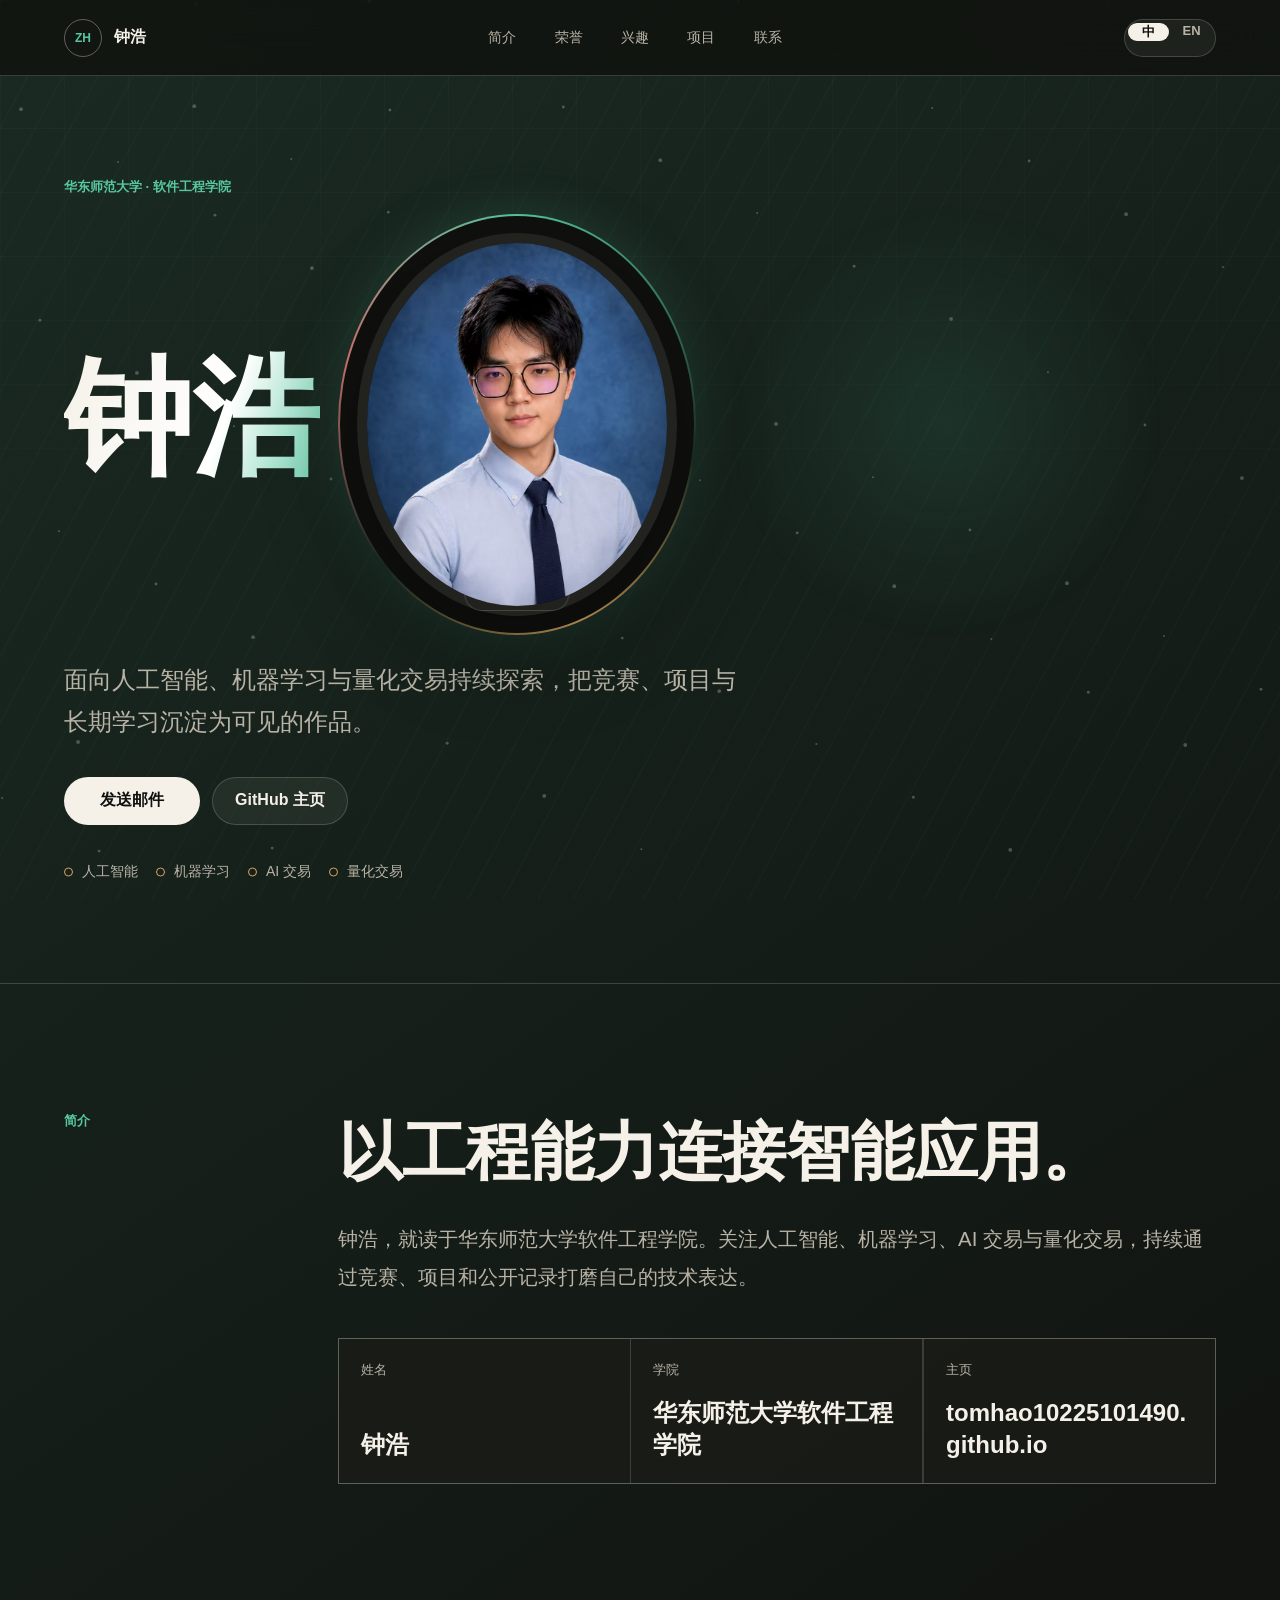
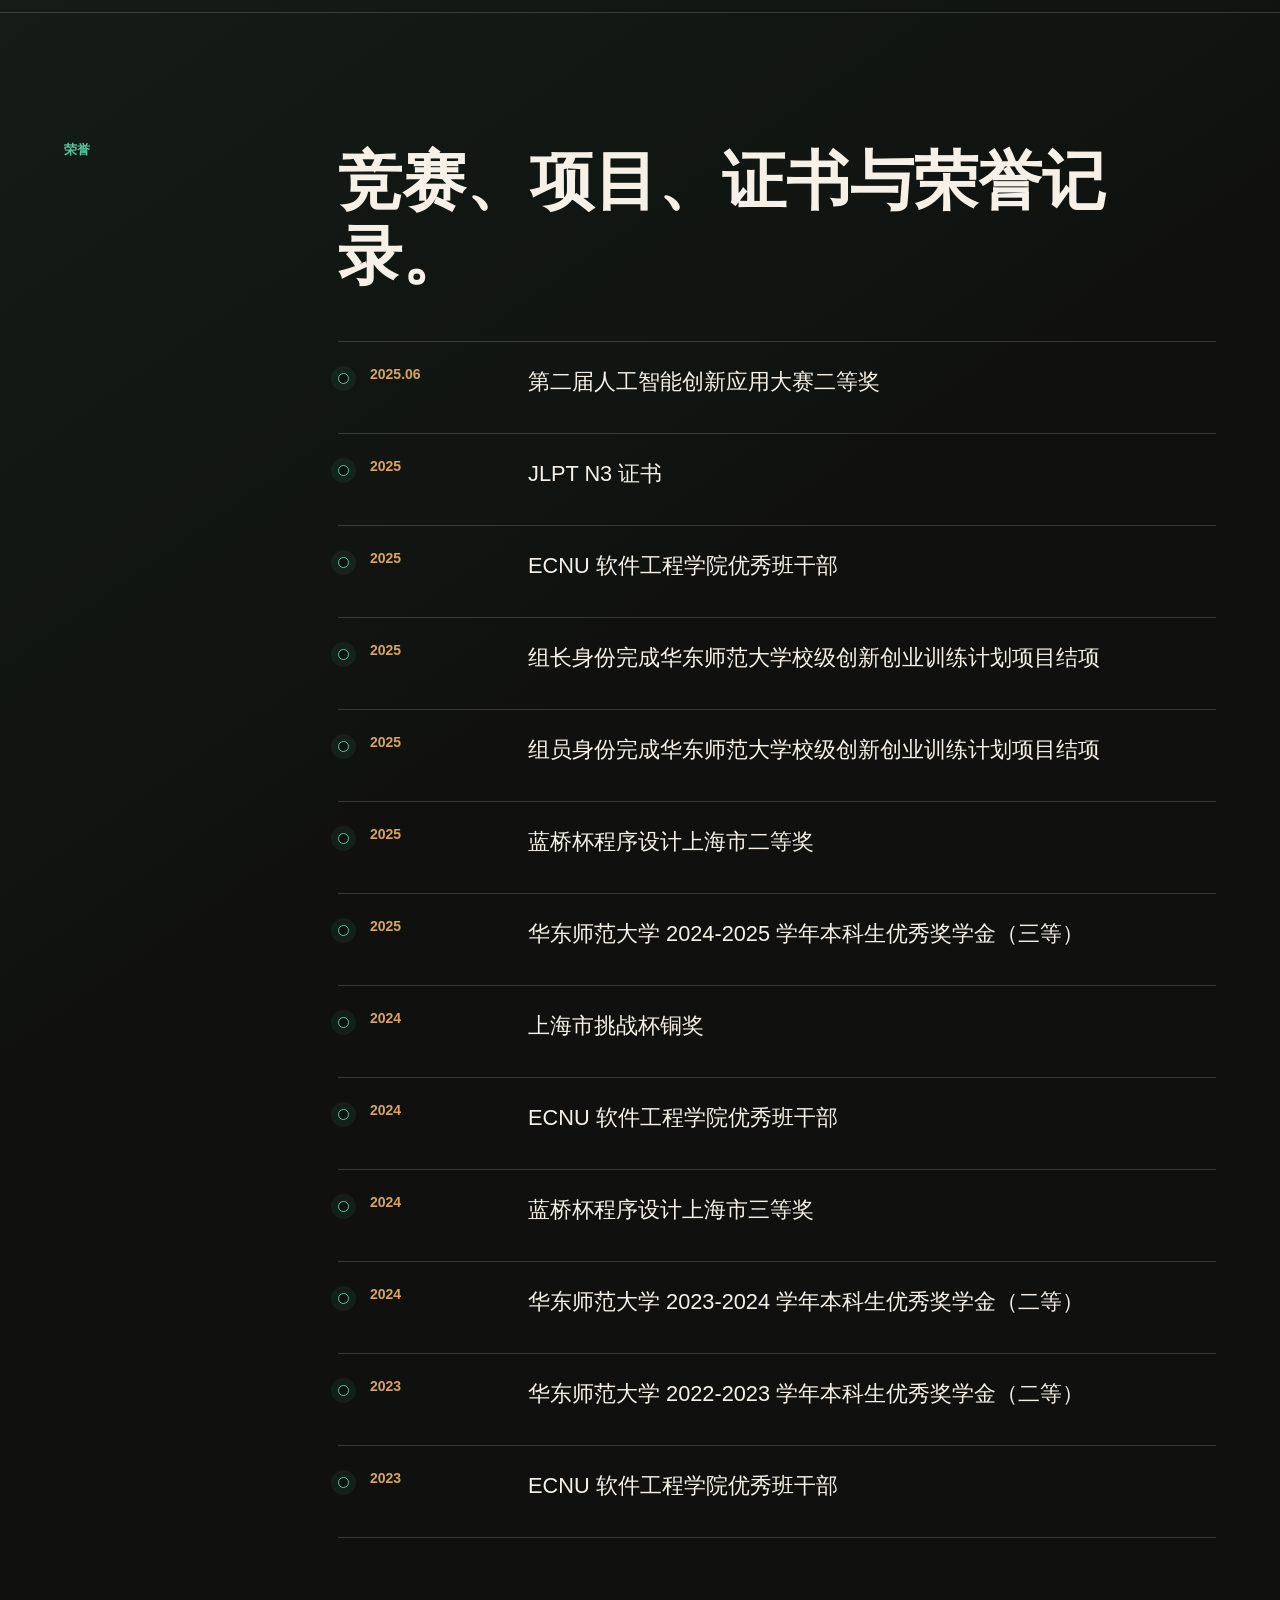
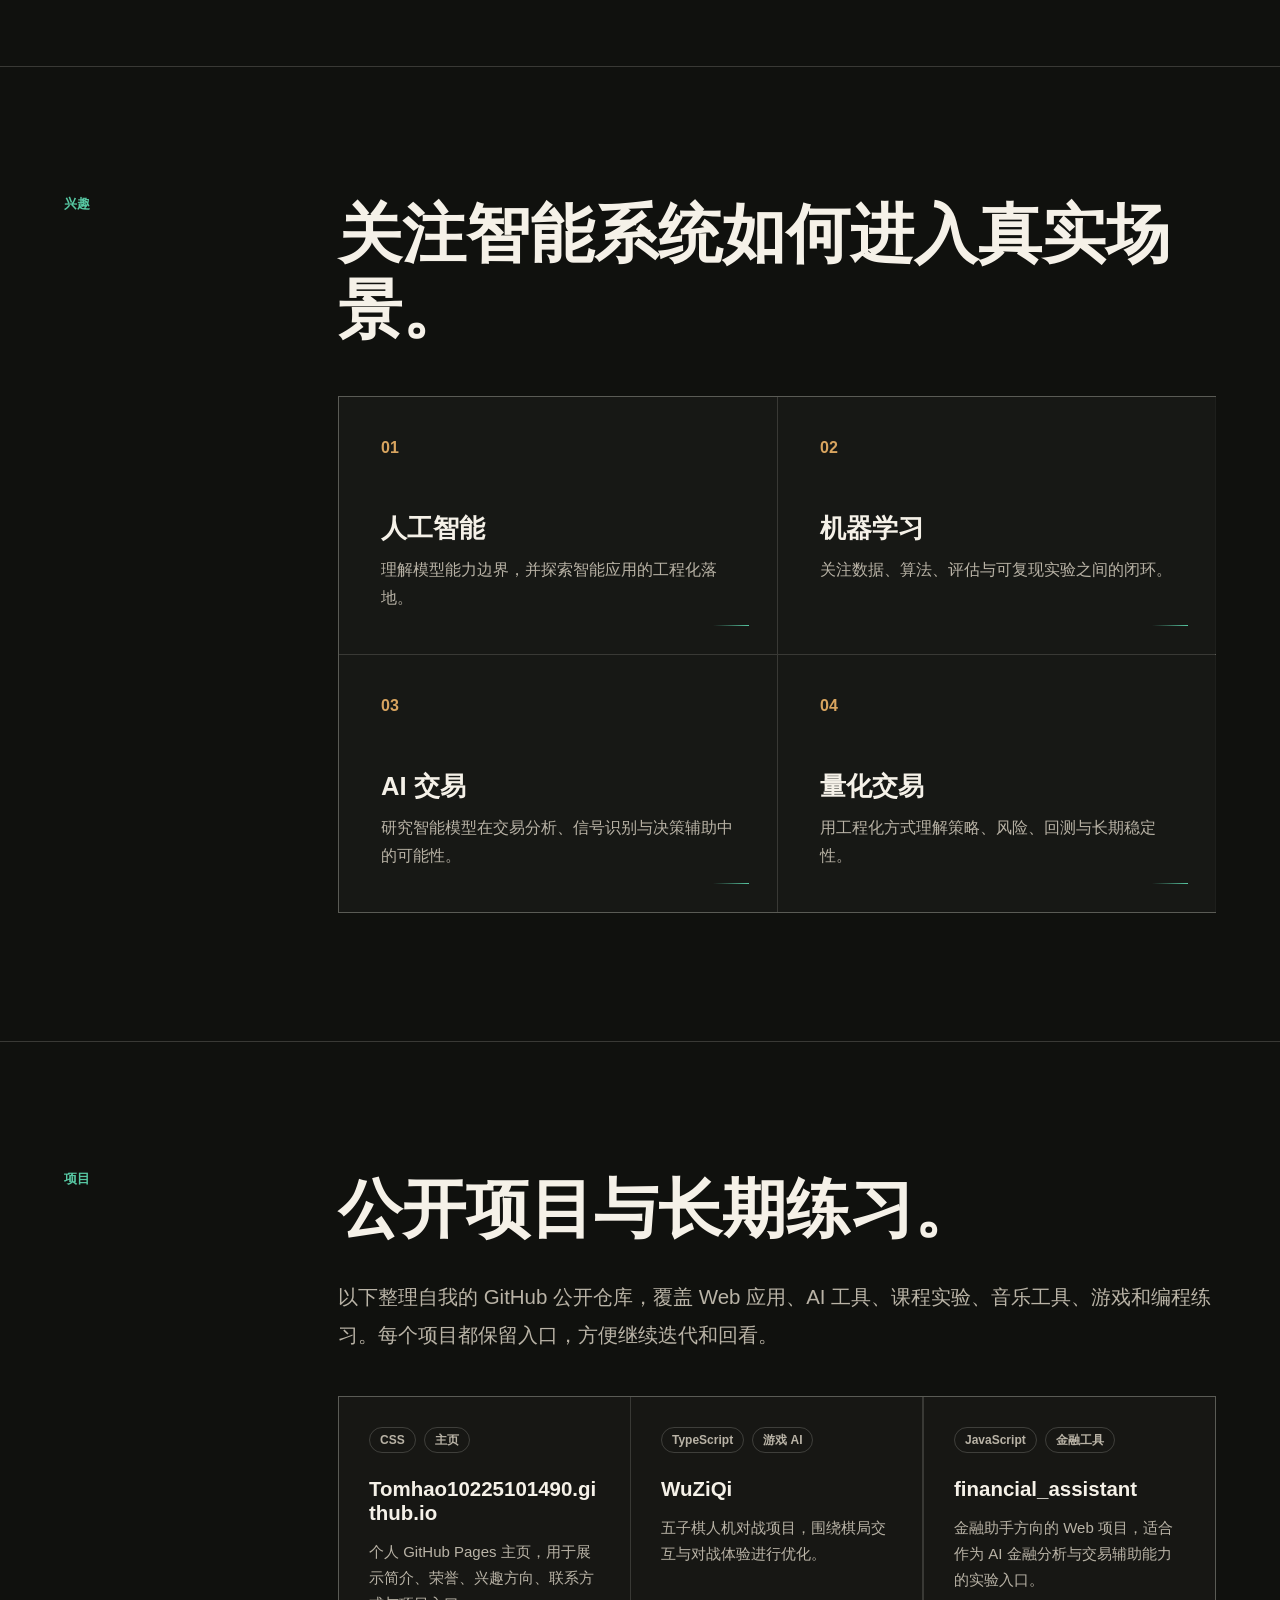
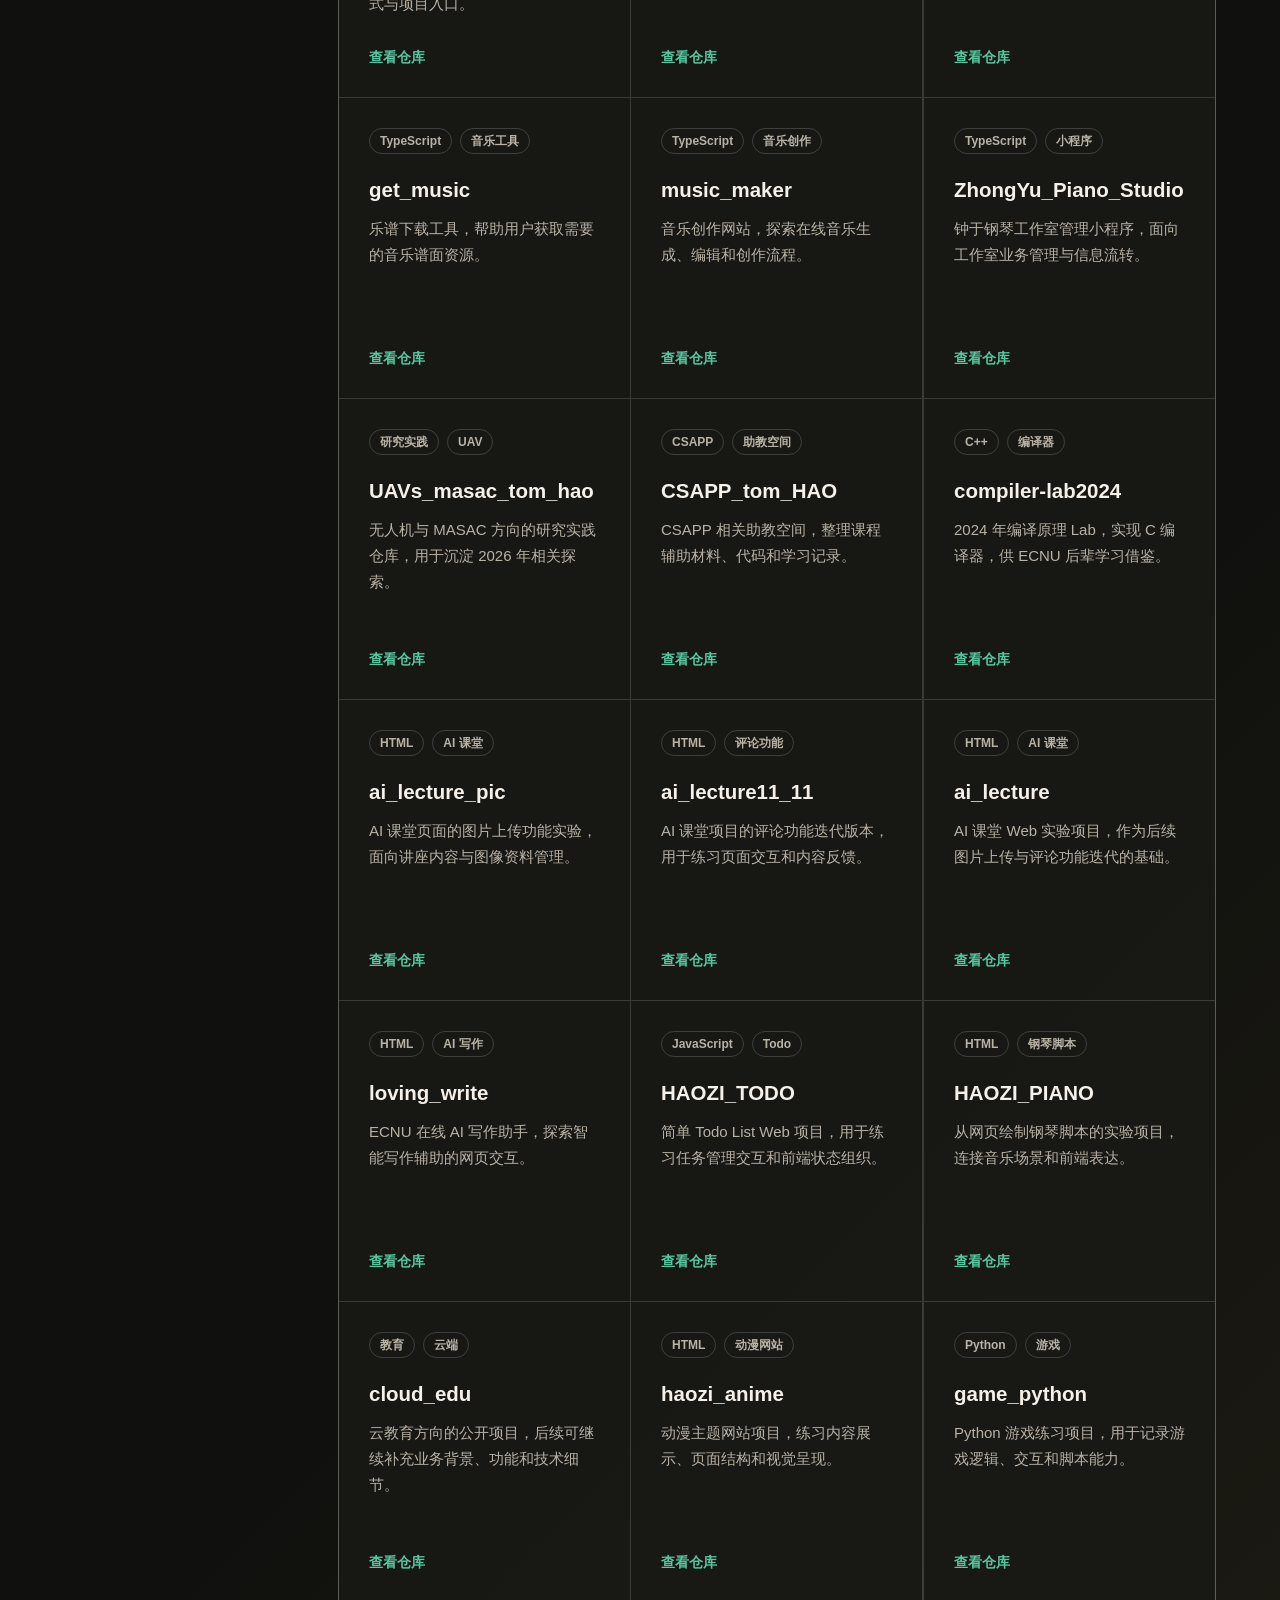
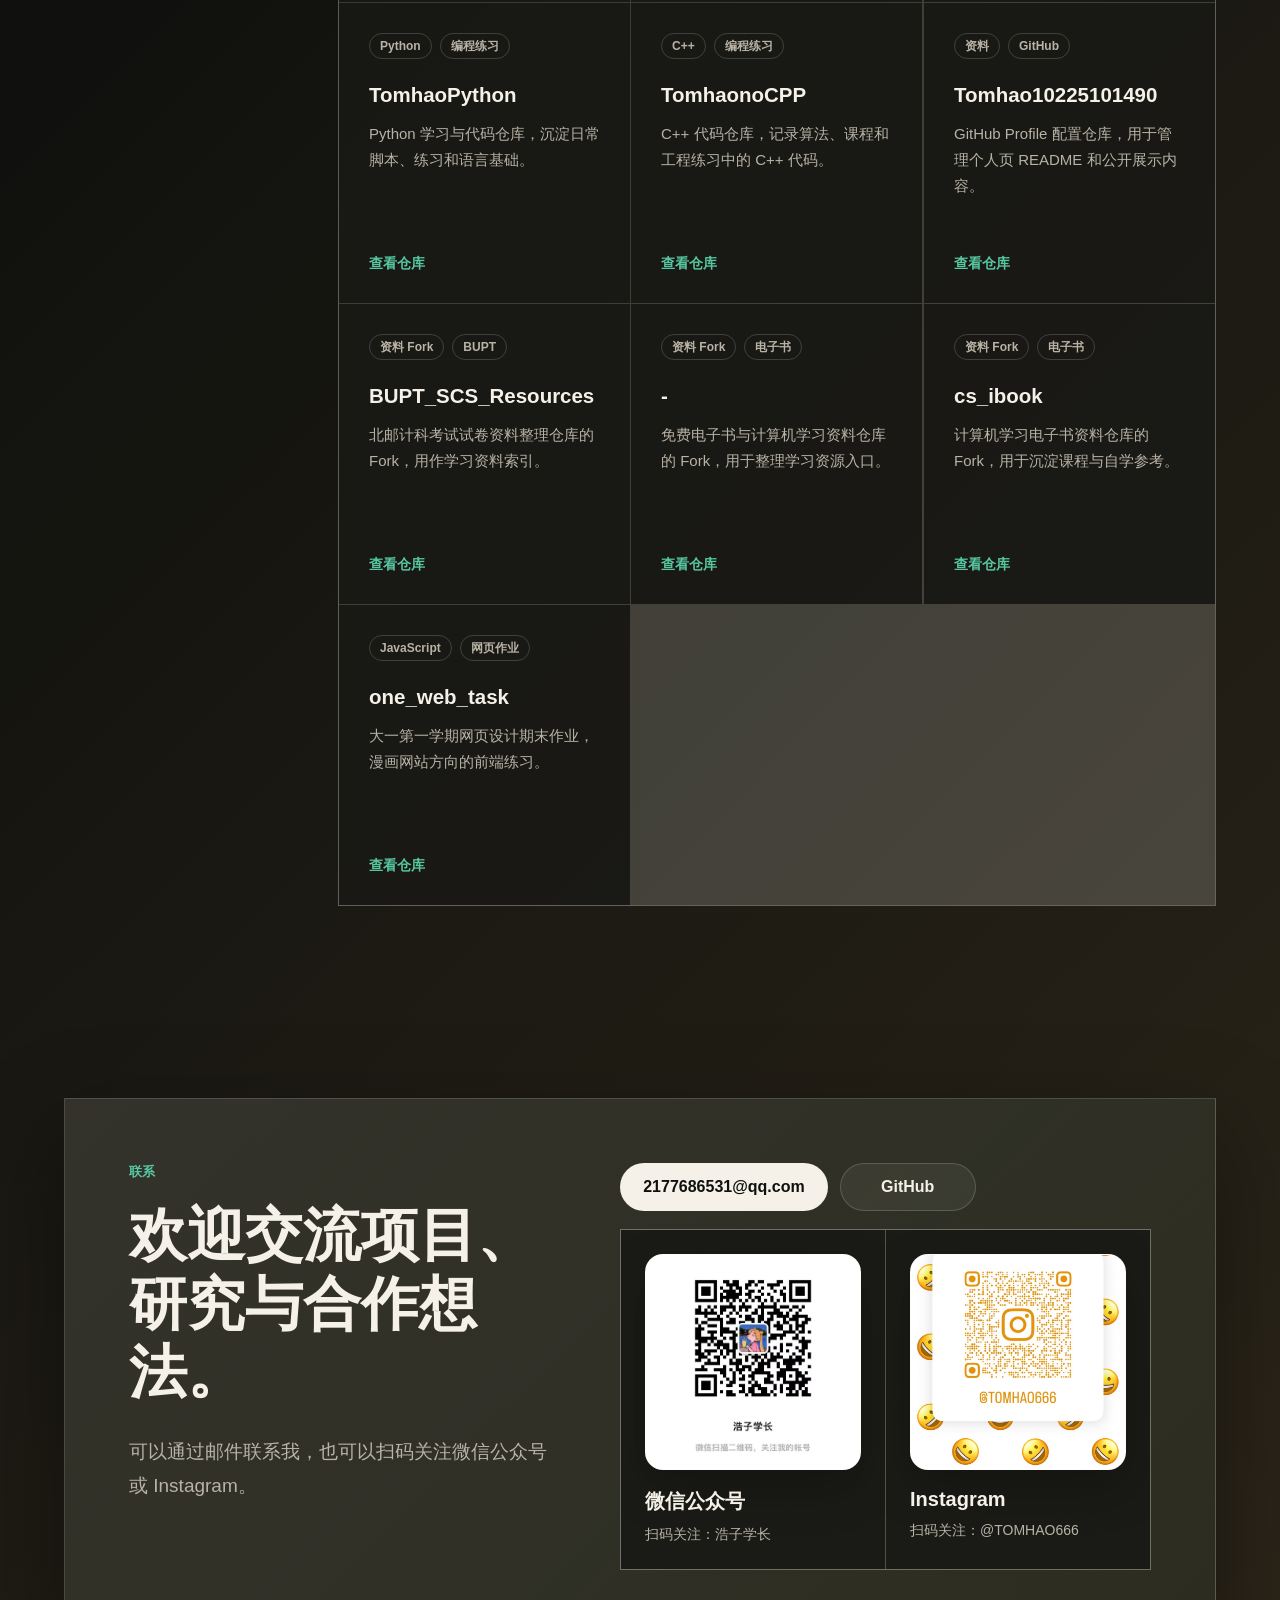
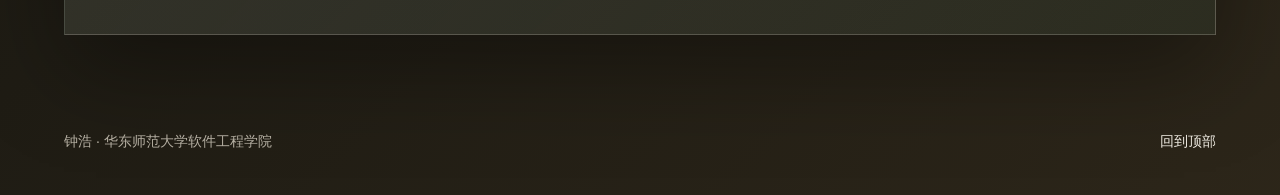
==== commit cb1b51e1: "Update honors timeline" ====
--- a/index.html
+++ b/index.html
@@ -96,7 +96,7 @@
       <section class="content-section section-reveal" id="honors" aria-labelledby="honors-title">
         <div class="section-kicker" data-zh="荣誉" data-en="Honors">荣誉</div>
         <div class="section-content">
-          <h2 id="honors-title" data-zh="竞赛与奖学金记录。" data-en="Competitions and scholarships.">竞赛与奖学金记录。</h2>
+          <h2 id="honors-title" data-zh="竞赛、项目、证书与荣誉记录。" data-en="Competitions, projects, certificates, and honors.">竞赛、项目、证书与荣誉记录。</h2>
           <ol class="timeline">
             <li>
               <time>2025.06</time>
@@ -104,6 +104,22 @@
             </li>
             <li>
               <time>2025</time>
+              <p data-zh="JLPT N3 证书" data-en="JLPT N3 Certificate">JLPT N3 证书</p>
+            </li>
+            <li>
+              <time>2025</time>
+              <p data-zh="ECNU 软件工程学院优秀班干部" data-en="Outstanding Class Cadre, ECNU School of Software Engineering">ECNU 软件工程学院优秀班干部</p>
+            </li>
+            <li>
+              <time>2025</time>
+              <p data-zh="组长身份完成华东师范大学校级创新创业训练计划项目结项" data-en="Completed an ECNU university-level Innovation and Entrepreneurship Training Program project as team leader">组长身份完成华东师范大学校级创新创业训练计划项目结项</p>
+            </li>
+            <li>
+              <time>2025</time>
+              <p data-zh="组员身份完成华东师范大学校级创新创业训练计划项目结项" data-en="Completed an ECNU university-level Innovation and Entrepreneurship Training Program project as team member">组员身份完成华东师范大学校级创新创业训练计划项目结项</p>
+            </li>
+            <li>
+              <time>2025</time>
               <p data-zh="蓝桥杯程序设计上海市二等奖" data-en="Second Prize, Lanqiao Cup Programming Contest, Shanghai Division">蓝桥杯程序设计上海市二等奖</p>
             </li>
             <li>
@@ -116,6 +132,10 @@
             </li>
             <li>
               <time>2024</time>
+              <p data-zh="ECNU 软件工程学院优秀班干部" data-en="Outstanding Class Cadre, ECNU School of Software Engineering">ECNU 软件工程学院优秀班干部</p>
+            </li>
+            <li>
+              <time>2024</time>
               <p data-zh="蓝桥杯程序设计上海市三等奖" data-en="Third Prize, Lanqiao Cup Programming Contest, Shanghai Division">蓝桥杯程序设计上海市三等奖</p>
             </li>
             <li>
@@ -125,6 +145,10 @@
             <li>
               <time>2023</time>
               <p data-zh="华东师范大学 2022-2023 学年本科生优秀奖学金（二等）" data-en="ECNU 2022-2023 Undergraduate Outstanding Scholarship, Second Class">华东师范大学 2022-2023 学年本科生优秀奖学金（二等）</p>
+            </li>
+            <li>
+              <time>2023</time>
+              <p data-zh="ECNU 软件工程学院优秀班干部" data-en="Outstanding Class Cadre, ECNU School of Software Engineering">ECNU 软件工程学院优秀班干部</p>
             </li>
           </ol>
         </div>
--- a/styles.css
+++ b/styles.css
@@ -285,10 +285,11 @@
 h1 {
   margin-bottom: 24px;
   font-size: clamp(72px, 10vw, 136px);
-  line-height: 0.9;
+  line-height: 1.08;
   letter-spacing: 0;
   color: var(--ink);
   overflow-wrap: normal;
+  padding-block: 0.06em 0.16em;
 }
 
 @supports ((-webkit-background-clip: text) or (background-clip: text)) {
@@ -320,8 +321,9 @@
   max-width: 850px;
   margin-bottom: 22px;
   font-size: clamp(32px, 5vw, 68px);
-  line-height: 1.02;
+  line-height: 1.18;
   letter-spacing: 0;
+  padding-block: 0.04em 0.12em;
 }
 
 h3 {
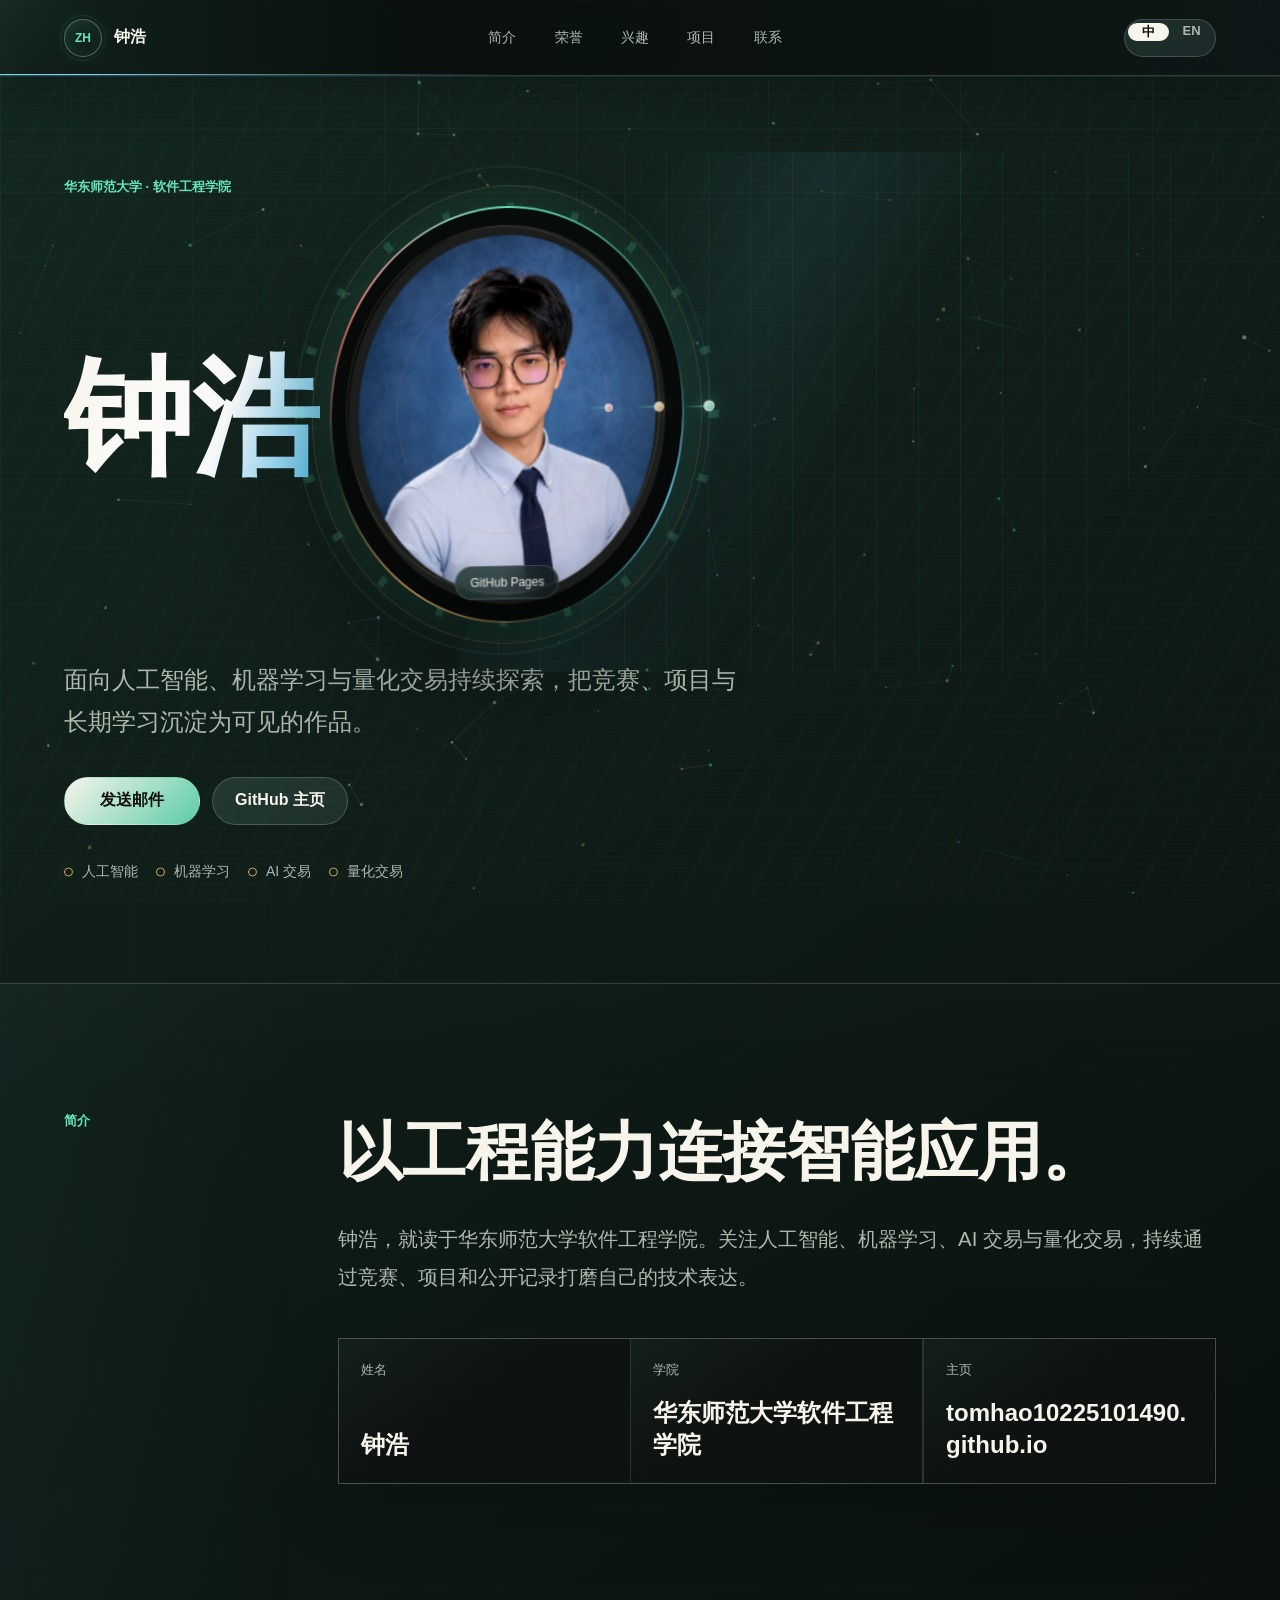
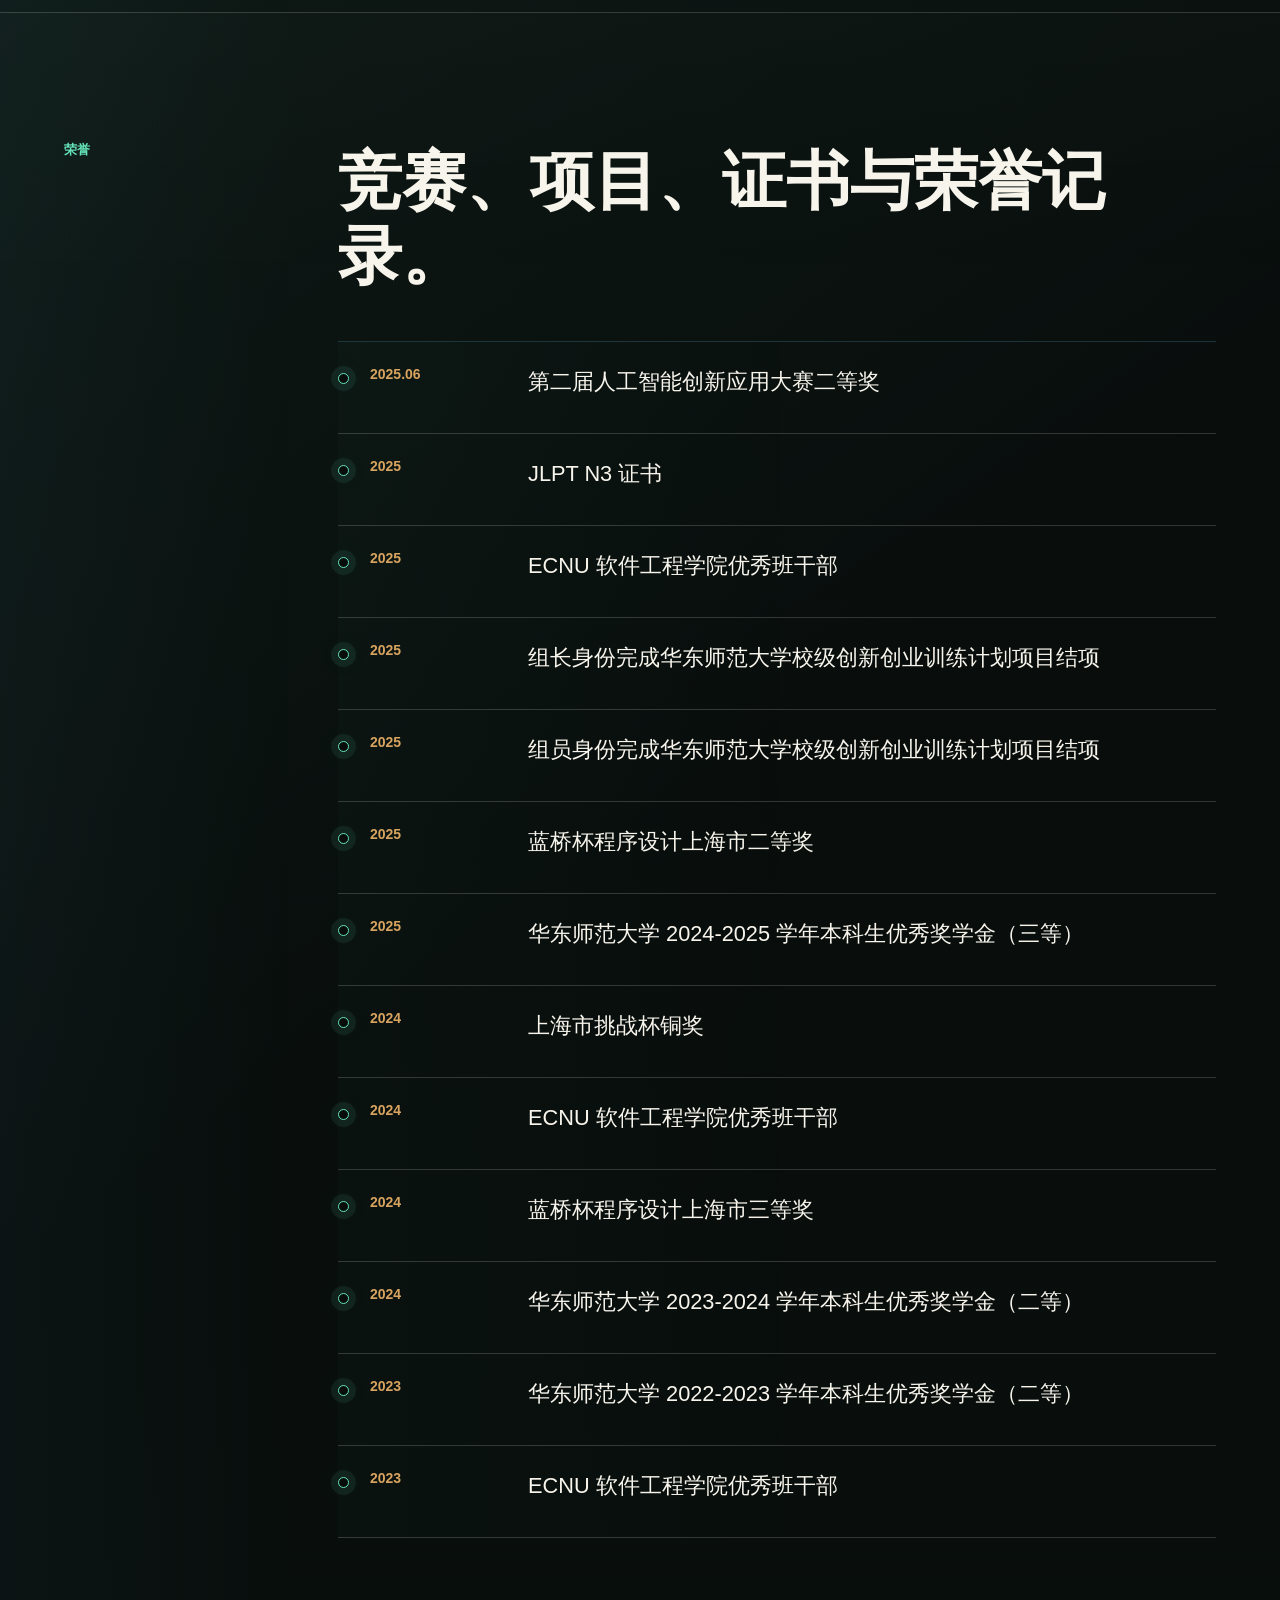
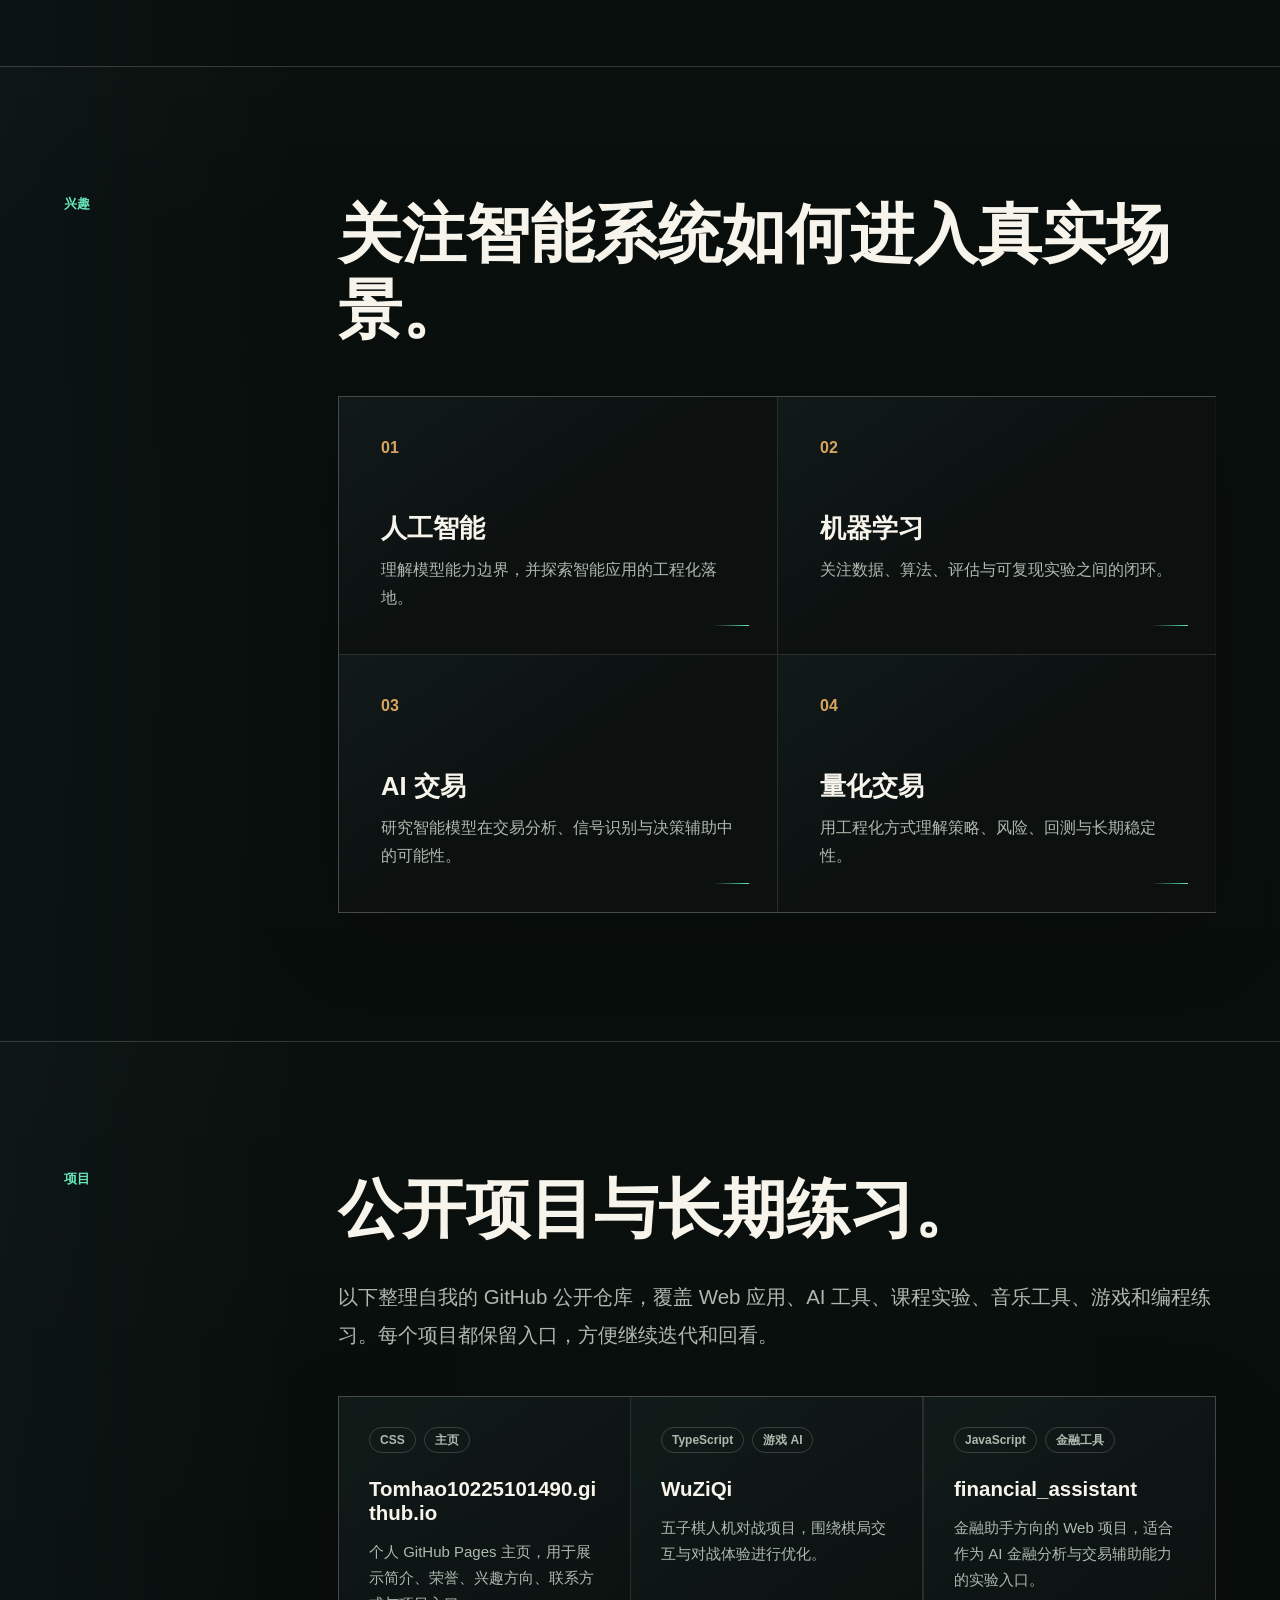
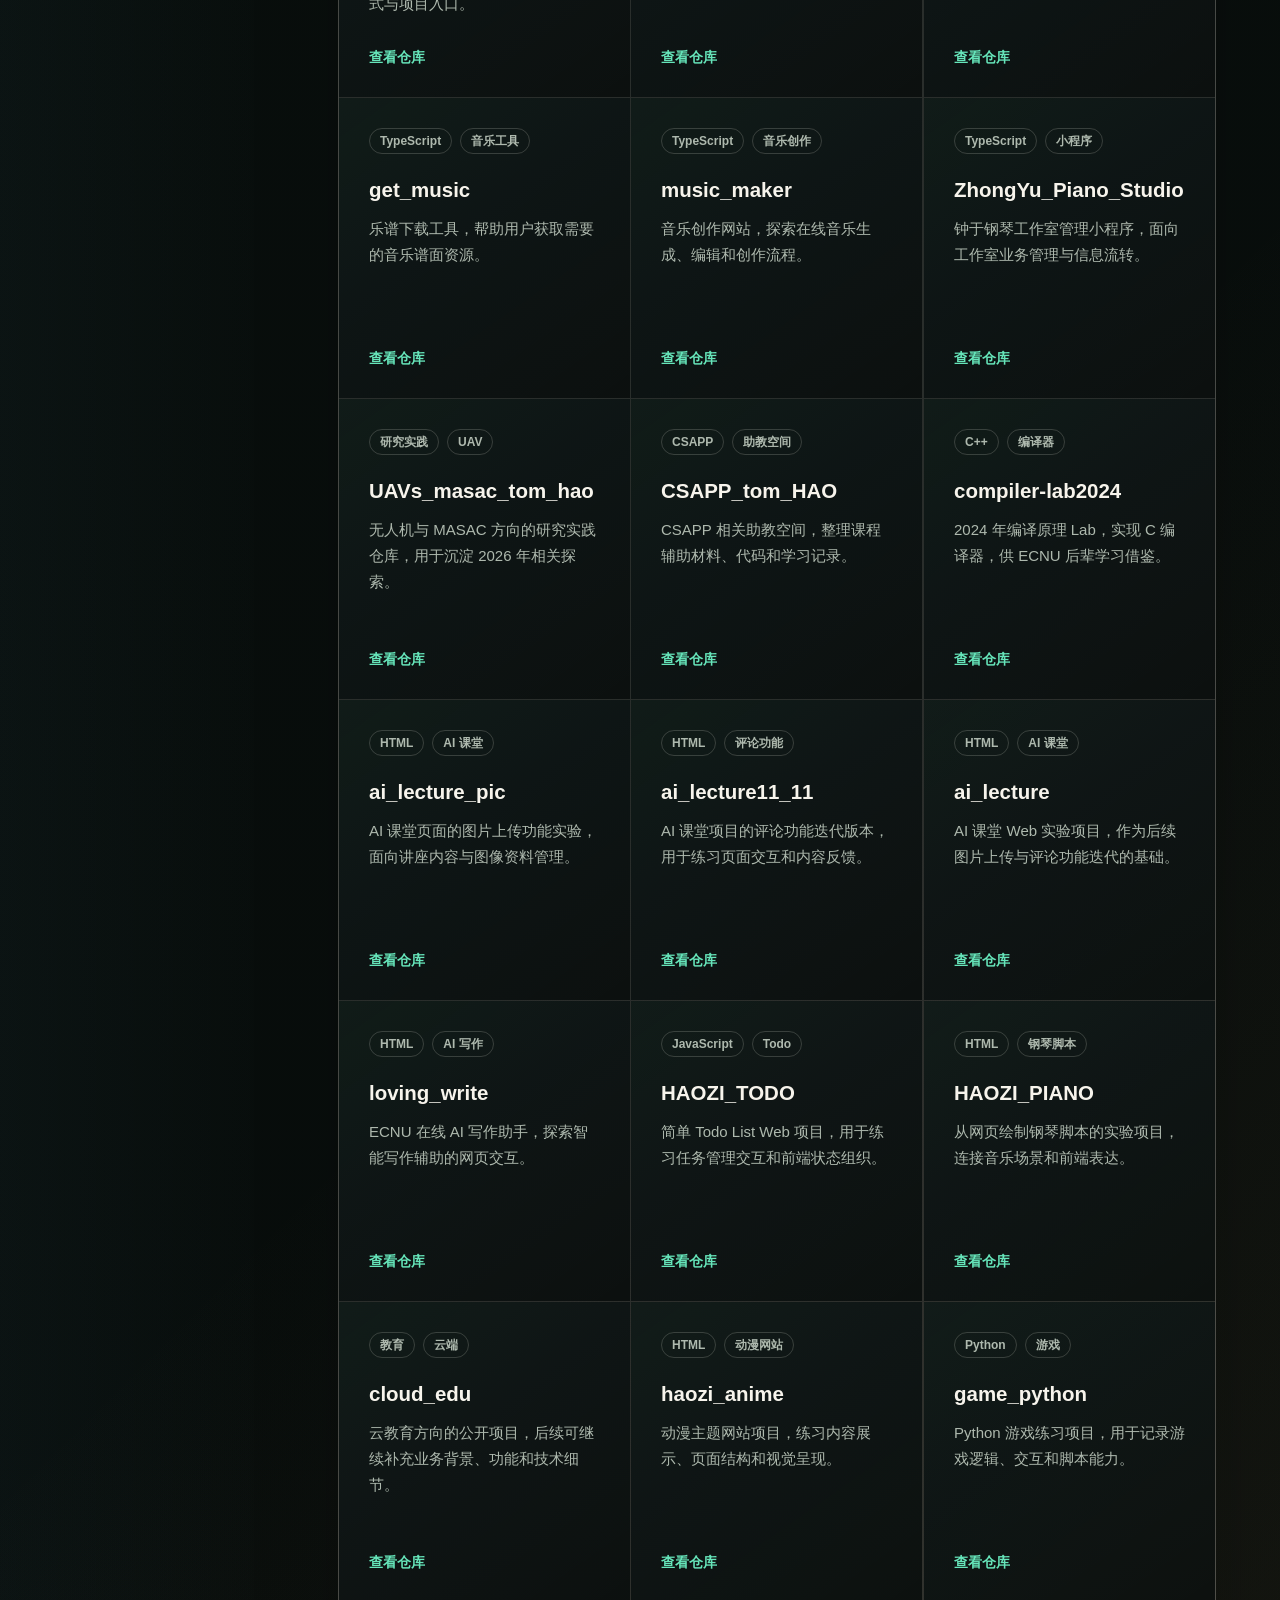
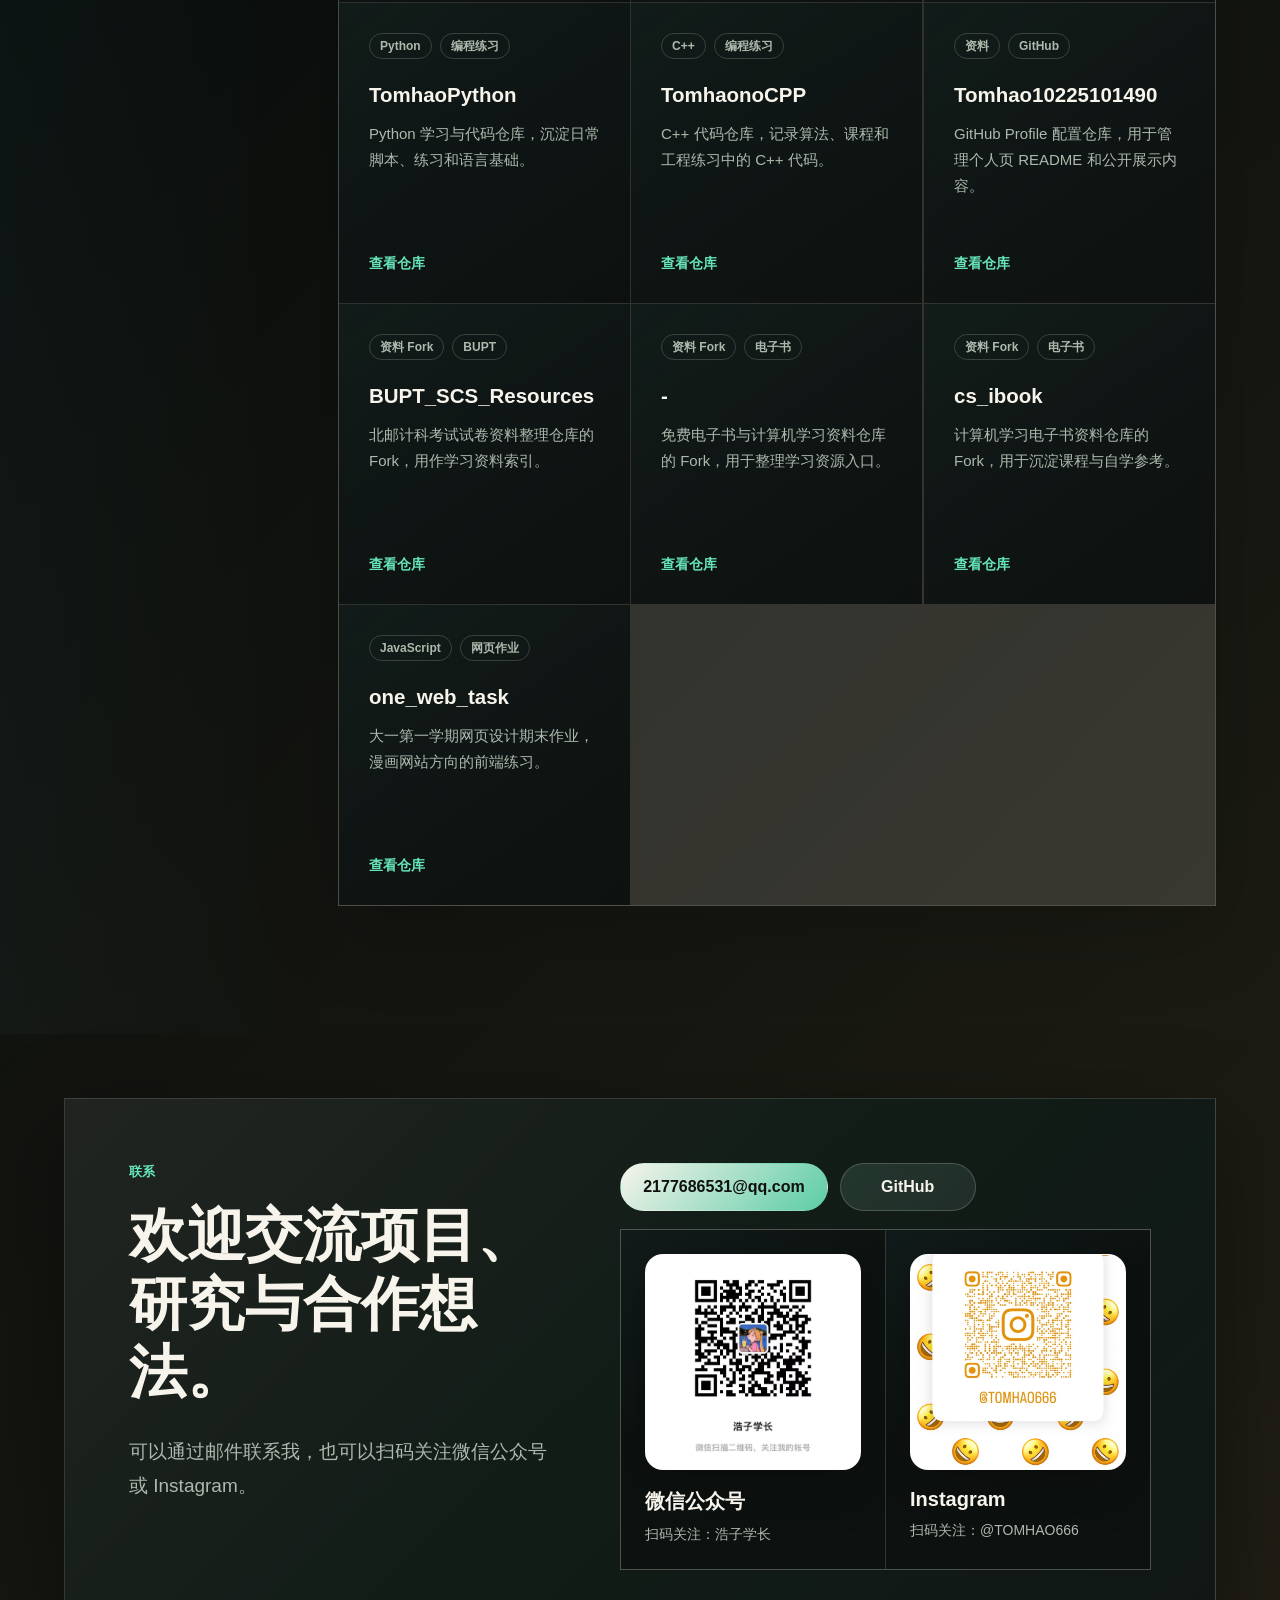
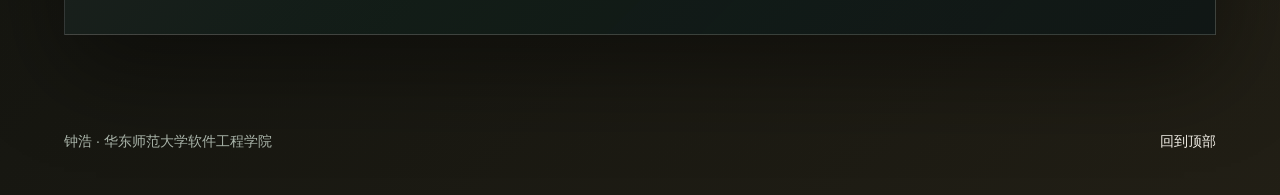
==== commit bf01ec84: "Enhance tech visual effects" ====
--- a/index.html
+++ b/index.html
@@ -10,6 +10,7 @@
   <body>
     <div class="scroll-progress" aria-hidden="true"></div>
     <div class="motion-field" aria-hidden="true"></div>
+    <div class="tech-veil" aria-hidden="true"></div>
     <canvas class="spark-canvas" id="sparkCanvas" aria-hidden="true"></canvas>
     <div class="cursor-glow" aria-hidden="true"></div>
 
@@ -43,6 +44,11 @@
             <h1 id="intro-title" data-zh="钟浩" data-en="Zhong Hao">钟浩</h1>
             <figure class="portrait-panel" aria-label="钟浩的个人照片">
               <div class="portrait-orbit" aria-hidden="true"></div>
+              <div class="satellite-system" aria-hidden="true">
+                <span class="satellite-ring satellite-ring-one"><i></i></span>
+                <span class="satellite-ring satellite-ring-two"><i></i></span>
+                <span class="satellite-ring satellite-ring-three"><i></i></span>
+              </div>
               <img src="assets/profile.jpg" alt="钟浩的个人照片" class="portrait">
               <figcaption>
                 <span data-zh="GitHub Pages" data-en="GitHub Pages">GitHub Pages</span>
--- a/styles.css
+++ b/styles.css
@@ -4,18 +4,21 @@
   --pointer-y: 50%;
   --tilt-x: 0deg;
   --tilt-y: 0deg;
-  --bg: #10110e;
-  --bg-soft: #171914;
-  --panel: rgba(245, 241, 232, 0.075);
-  --panel-strong: rgba(245, 241, 232, 0.12);
-  --ink: #f5f1e8;
-  --muted: #b9b3a6;
+  --orbit-shift-x: 0px;
+  --orbit-shift-y: 0px;
+  --bg: #080c0b;
+  --bg-soft: #101713;
+  --panel: rgba(242, 248, 239, 0.07);
+  --panel-strong: rgba(242, 248, 239, 0.12);
+  --ink: #f7f4ec;
+  --muted: #aeb9ae;
   --line: rgba(245, 241, 232, 0.18);
   --line-strong: rgba(245, 241, 232, 0.34);
-  --green: #57c7a2;
+  --green: #66e5ba;
+  --cyan: #75d7ff;
   --copper: #d8a45f;
-  --rose: #d97878;
-  --shadow: 0 34px 90px rgba(0, 0, 0, 0.36);
+  --rose: #ef7d7d;
+  --shadow: 0 34px 90px rgba(0, 0, 0, 0.42);
 }
 
 * {
@@ -34,12 +37,14 @@
 }
 
 body {
+  min-height: 100vh;
   margin: 0;
   color: var(--ink);
   font-family: Inter, "Segoe UI", "Microsoft YaHei", Arial, sans-serif;
   background:
-    linear-gradient(145deg, rgba(87, 199, 162, 0.14), transparent 30%),
-    linear-gradient(315deg, rgba(216, 164, 95, 0.14), transparent 31%),
+    linear-gradient(145deg, rgba(102, 229, 186, 0.12), transparent 32%),
+    linear-gradient(315deg, rgba(216, 164, 95, 0.12), transparent 34%),
+    linear-gradient(180deg, rgba(8, 12, 11, 0.98), rgba(9, 15, 13, 0.96) 46%, rgba(8, 12, 11, 1)),
     var(--bg);
   overflow-x: clip;
 }
@@ -55,6 +60,19 @@
     linear-gradient(90deg, rgba(245, 241, 232, 0.028) 1px, transparent 1px);
   background-size: 64px 64px;
   mask-image: linear-gradient(to bottom, rgba(0, 0, 0, 0.9), transparent 78%);
+}
+
+body::after {
+  content: "";
+  position: fixed;
+  inset: 0;
+  z-index: -2;
+  pointer-events: none;
+  background:
+    linear-gradient(90deg, transparent 0 14%, rgba(117, 215, 255, 0.035) 14.15%, transparent 14.35% 100%),
+    linear-gradient(180deg, transparent 0 27%, rgba(102, 229, 186, 0.035) 27.15%, transparent 27.35% 100%);
+  background-size: 420px 420px;
+  opacity: 0.7;
 }
 
 .scroll-progress {
@@ -78,7 +96,8 @@
   height: 260px;
   border-radius: 50%;
   pointer-events: none;
-  background: radial-gradient(circle, rgba(87, 199, 162, 0.18), rgba(216, 164, 95, 0.08) 38%, transparent 68%);
+  background:
+    linear-gradient(135deg, rgba(102, 229, 186, 0.18), rgba(117, 215, 255, 0.08) 38%, transparent 70%);
   mix-blend-mode: screen;
   opacity: var(--cursor-opacity, 0);
   transform: translate(-50%, -50%);
@@ -92,7 +111,42 @@
   width: 100%;
   height: 100%;
   pointer-events: none;
-  opacity: 0.48;
+  opacity: 0.68;
+}
+
+.tech-veil {
+  position: fixed;
+  inset: 0;
+  z-index: -1;
+  pointer-events: none;
+  overflow: hidden;
+  opacity: 0.46;
+}
+
+.tech-veil::before,
+.tech-veil::after {
+  content: "";
+  position: absolute;
+  inset: 0;
+}
+
+.tech-veil::before {
+  background:
+    repeating-linear-gradient(
+      0deg,
+      rgba(245, 241, 232, 0.035) 0,
+      rgba(245, 241, 232, 0.035) 1px,
+      transparent 1px,
+      transparent 7px
+    );
+  animation: scanTexture 9s linear infinite;
+}
+
+.tech-veil::after {
+  height: 42%;
+  background: linear-gradient(180deg, transparent, rgba(117, 215, 255, 0.08), rgba(102, 229, 186, 0.08), transparent);
+  transform: translateY(-110%);
+  animation: scanSweep 8.5s ease-in-out infinite;
 }
 
 a {
@@ -126,13 +180,16 @@
   pointer-events: none;
   opacity: 0.5;
   background:
+    linear-gradient(90deg, rgba(102, 229, 186, 0.035) 1px, transparent 1px),
+    linear-gradient(0deg, rgba(245, 241, 232, 0.024) 1px, transparent 1px),
     repeating-linear-gradient(
       118deg,
       transparent 0,
       transparent 28px,
-      rgba(87, 199, 162, 0.08) 29px,
+      rgba(102, 229, 186, 0.075) 29px,
       transparent 31px
     );
+  background-size: 96px 96px, 96px 96px, auto;
   animation: driftLines 18s linear infinite;
 }
 
@@ -146,11 +203,29 @@
   min-height: 76px;
   padding: 0 clamp(20px, 5vw, 72px);
   border-bottom: 1px solid var(--line);
-  background: rgba(16, 17, 14, 0.78);
+  background:
+    linear-gradient(90deg, rgba(102, 229, 186, 0.08), transparent 34%, rgba(117, 215, 255, 0.04)),
+    rgba(8, 12, 11, 0.8);
   backdrop-filter: blur(22px);
+  box-shadow: 0 1px 0 rgba(117, 215, 255, 0.08), 0 18px 50px rgba(0, 0, 0, 0.18);
+  overflow: hidden;
+}
+
+.site-header::after {
+  content: "";
+  position: absolute;
+  right: 0;
+  bottom: 0;
+  left: 0;
+  height: 1px;
+  background: linear-gradient(90deg, transparent, var(--green), var(--cyan), transparent);
+  transform: translateX(-60%);
+  animation: headerSignal 5.5s ease-in-out infinite;
 }
 
 .brand {
+  position: relative;
+  z-index: 1;
   display: inline-flex;
   align-items: center;
   gap: 12px;
@@ -159,6 +234,7 @@
 }
 
 .brand-mark {
+  position: relative;
   display: grid;
   place-items: center;
   width: 38px;
@@ -168,9 +244,25 @@
   color: var(--green);
   font-size: 12px;
   letter-spacing: 0;
+  background:
+    linear-gradient(135deg, rgba(102, 229, 186, 0.15), rgba(117, 215, 255, 0.04)),
+    rgba(8, 12, 11, 0.72);
+  box-shadow: inset 0 0 18px rgba(102, 229, 186, 0.08), 0 0 22px rgba(102, 229, 186, 0.08);
+}
+
+.brand-mark::after {
+  content: "";
+  position: absolute;
+  inset: -5px;
+  border-radius: 50%;
+  border: 1px solid rgba(117, 215, 255, 0.12);
+  opacity: 0.8;
+  animation: microPulse 3.2s ease-in-out infinite;
 }
 
 .nav {
+  position: relative;
+  z-index: 1;
   display: flex;
   justify-content: center;
   gap: clamp(16px, 3vw, 42px);
@@ -211,6 +303,8 @@
 }
 
 .lang-toggle {
+  position: relative;
+  z-index: 1;
   display: inline-grid;
   grid-template-columns: 1fr 1fr;
   gap: 2px;
@@ -220,7 +314,9 @@
   border: 1px solid var(--line);
   border-radius: 999px;
   color: var(--muted);
-  background: rgba(245, 241, 232, 0.06);
+  background:
+    linear-gradient(135deg, rgba(102, 229, 186, 0.08), rgba(117, 215, 255, 0.04)),
+    rgba(245, 241, 232, 0.05);
   cursor: pointer;
 }
 
@@ -246,6 +342,22 @@
   overflow: clip;
 }
 
+.hero::before {
+  content: "";
+  position: absolute;
+  inset: 0;
+  pointer-events: none;
+  background:
+    linear-gradient(90deg, rgba(117, 215, 255, 0.08) 1px, transparent 1px),
+    linear-gradient(0deg, rgba(102, 229, 186, 0.06) 1px, transparent 1px),
+    linear-gradient(118deg, transparent 0 48%, rgba(117, 215, 255, 0.08) 49%, transparent 51% 100%);
+  background-size: 132px 132px, 132px 132px, 100% 100%;
+  mask-image: linear-gradient(90deg, rgba(0, 0, 0, 0.85), transparent 82%);
+  opacity: 0.36;
+  transform: skewY(-4deg) translateY(-2%);
+  animation: gridFloat 19s linear infinite;
+}
+
 .hero-copy {
   position: relative;
   z-index: 1;
@@ -256,13 +368,16 @@
   content: "";
   position: absolute;
   inset: 76px clamp(20px, 5vw, 72px) auto auto;
-  width: min(46vw, 540px);
-  height: min(46vw, 540px);
-  border-radius: 50%;
+  width: min(60vw, 760px);
+  height: min(42vw, 520px);
   pointer-events: none;
-  background: radial-gradient(circle at var(--pointer-x) var(--pointer-y), rgba(87, 199, 162, 0.16), transparent 58%);
-  filter: blur(10px);
+  background:
+    linear-gradient(120deg, transparent 0 18%, rgba(117, 215, 255, 0.1) 36%, transparent 54% 100%),
+    repeating-linear-gradient(90deg, rgba(102, 229, 186, 0.08) 0 1px, transparent 1px 42px);
+  clip-path: polygon(18% 0, 100% 0, 82% 100%, 0 100%);
+  filter: blur(0.3px);
   opacity: 0.72;
+  animation: panelDrift 12s ease-in-out infinite;
 }
 
 .eyebrow,
@@ -295,7 +410,7 @@
 @supports ((-webkit-background-clip: text) or (background-clip: text)) {
   h1 {
     color: transparent;
-    background: linear-gradient(110deg, var(--ink), #ffffff 28%, var(--green) 48%, var(--copper) 62%, var(--ink) 80%);
+    background: linear-gradient(110deg, var(--ink), #ffffff 28%, var(--cyan) 43%, var(--green) 54%, var(--copper) 68%, var(--ink) 84%);
     background-size: 240% 100%;
     -webkit-background-clip: text;
     background-clip: text;
@@ -338,6 +453,7 @@
   font-size: clamp(19px, 1.9vw, 26px);
   line-height: 1.72;
   overflow-wrap: anywhere;
+  text-shadow: 0 0 24px rgba(102, 229, 186, 0.08);
 }
 
 .hero-actions,
@@ -356,7 +472,7 @@
   min-width: 136px;
   min-height: 48px;
   padding: 0 22px;
-  border: 1px solid var(--line);
+  border: 1px solid rgba(245, 241, 232, 0.2);
   border-radius: 999px;
   font-weight: 800;
   overflow: hidden;
@@ -378,7 +494,7 @@
 
 .button:hover {
   transform: translateY(-2px);
-  box-shadow: 0 14px 38px rgba(87, 199, 162, 0.16);
+  box-shadow: 0 14px 38px rgba(102, 229, 186, 0.16), inset 0 0 18px rgba(117, 215, 255, 0.08);
 }
 
 .button:hover::after {
@@ -388,12 +504,14 @@
 .button.primary {
   color: #10110e;
   border-color: transparent;
-  background: var(--ink);
+  background: linear-gradient(135deg, var(--ink), rgba(102, 229, 186, 0.88));
 }
 
 .button.secondary {
   color: var(--ink);
-  background: rgba(245, 241, 232, 0.06);
+  background:
+    linear-gradient(135deg, rgba(102, 229, 186, 0.08), rgba(117, 215, 255, 0.04)),
+    rgba(245, 241, 232, 0.05);
 }
 
 .button.secondary:hover {
@@ -436,19 +554,50 @@
   width: clamp(210px, 28vw, 390px);
   margin: 0;
   aspect-ratio: 1;
+  isolation: isolate;
   transform-style: preserve-3d;
   transition: transform 260ms ease;
   will-change: transform;
+  filter: drop-shadow(0 32px 90px rgba(0, 0, 0, 0.36));
+}
+
+.portrait-panel::before,
+.portrait-panel::after {
+  content: "";
+  position: absolute;
+  border-radius: 50%;
+  pointer-events: none;
+}
+
+.portrait-panel::before {
+  inset: -12%;
+  z-index: -1;
+  border: 1px solid rgba(117, 215, 255, 0.2);
+  background:
+    repeating-conic-gradient(from 0deg, rgba(102, 229, 186, 0.26) 0deg 2deg, transparent 2deg 18deg);
+  mask-image: radial-gradient(circle, transparent 59%, #000 60%, #000 62%, transparent 63%);
+  opacity: 0.72;
+  animation: orbitDial 14s linear infinite;
+}
+
+.portrait-panel::after {
+  inset: -5%;
+  z-index: 0;
+  border: 1px solid rgba(216, 164, 95, 0.24);
+  box-shadow: inset 0 0 34px rgba(102, 229, 186, 0.05);
+  opacity: 0.86;
+  animation: orbitBreath 4.8s ease-in-out infinite;
 }
 
 .portrait-orbit {
   --orbit-turn: 0deg;
   position: absolute;
   inset: 0;
+  z-index: 0;
   border-radius: 50%;
-  background: conic-gradient(from var(--orbit-turn), var(--green), transparent 28%, var(--copper), transparent 62%, var(--rose), var(--green));
+  background: conic-gradient(from var(--orbit-turn), var(--green), transparent 20%, var(--cyan), transparent 45%, var(--copper), transparent 70%, var(--rose), var(--green));
   animation: orbit 7s linear infinite;
-  filter: drop-shadow(0 0 24px rgba(87, 199, 162, 0.18));
+  filter: drop-shadow(0 0 24px rgba(102, 229, 186, 0.2));
 }
 
 .portrait-orbit::after {
@@ -459,16 +608,99 @@
   background: var(--bg);
 }
 
+.satellite-system {
+  position: absolute;
+  inset: -15%;
+  z-index: 3;
+  pointer-events: none;
+  transform: translate3d(var(--orbit-shift-x), var(--orbit-shift-y), 38px);
+  transform-style: preserve-3d;
+  transition: transform 180ms ease;
+}
+
+.satellite-ring {
+  position: absolute;
+  inset: var(--ring-inset, 0);
+  border: 1px solid rgba(117, 215, 255, 0.16);
+  border-radius: 50%;
+  transform-origin: center;
+  animation: satelliteSpin var(--ring-speed, 10s) linear infinite;
+}
+
+.satellite-ring::before {
+  content: "";
+  position: absolute;
+  inset: 12%;
+  border: 1px dashed rgba(245, 241, 232, 0.1);
+  border-radius: 50%;
+}
+
+.satellite-ring i {
+  position: absolute;
+  top: 50%;
+  right: -5px;
+  width: var(--satellite-size, 10px);
+  height: var(--satellite-size, 10px);
+  border: 1px solid rgba(245, 241, 232, 0.72);
+  border-radius: 50%;
+  background:
+    linear-gradient(135deg, rgba(255, 255, 255, 0.88), rgba(102, 229, 186, 0.82)),
+    var(--bg);
+  box-shadow: 0 0 18px rgba(102, 229, 186, 0.48), 0 0 32px rgba(117, 215, 255, 0.22);
+  transform: translateY(-50%);
+}
+
+.satellite-ring i::after {
+  content: "";
+  position: absolute;
+  top: 50%;
+  right: 100%;
+  width: 22px;
+  height: 1px;
+  background: linear-gradient(90deg, transparent, rgba(102, 229, 186, 0.8));
+  transform: translateY(-50%);
+}
+
+.satellite-ring-one {
+  --ring-inset: 5%;
+  --ring-speed: 8.5s;
+  --satellite-size: 11px;
+}
+
+.satellite-ring-two {
+  --ring-inset: 16%;
+  --ring-speed: 12s;
+  border-color: rgba(216, 164, 95, 0.2);
+  animation-name: satelliteSpinReverse;
+}
+
+.satellite-ring-two i {
+  background: linear-gradient(135deg, rgba(255, 255, 255, 0.88), rgba(216, 164, 95, 0.84));
+  box-shadow: 0 0 18px rgba(216, 164, 95, 0.42), 0 0 32px rgba(102, 229, 186, 0.16);
+}
+
+.satellite-ring-three {
+  --ring-inset: 27%;
+  --ring-speed: 6.8s;
+  --satellite-size: 8px;
+  border-color: rgba(239, 125, 125, 0.18);
+}
+
+.satellite-ring-three i {
+  background: linear-gradient(135deg, rgba(255, 255, 255, 0.86), rgba(239, 125, 125, 0.78));
+  box-shadow: 0 0 16px rgba(239, 125, 125, 0.36), 0 0 30px rgba(117, 215, 255, 0.16);
+}
+
 .portrait {
   position: relative;
-  z-index: 1;
+  z-index: 2;
   width: calc(100% - 38px);
   height: calc(100% - 38px);
   border: 10px solid rgba(245, 241, 232, 0.08);
   border-radius: 50%;
   object-fit: cover;
   object-position: center 34%;
-  box-shadow: var(--shadow);
+  box-shadow: var(--shadow), inset 0 0 24px rgba(102, 229, 186, 0.08);
   filter: saturate(0.96) contrast(1.04);
   transform: translateZ(22px);
 }
@@ -483,11 +715,14 @@
   border: 1px solid var(--line);
   border-radius: 999px;
   color: var(--ink);
-  background: rgba(16, 17, 14, 0.66);
+  background:
+    linear-gradient(135deg, rgba(102, 229, 186, 0.14), rgba(117, 215, 255, 0.06)),
+    rgba(8, 12, 11, 0.74);
   backdrop-filter: blur(14px);
   font-size: 12px;
   white-space: nowrap;
   transform: translateX(50%);
+  box-shadow: 0 12px 34px rgba(0, 0, 0, 0.22);
 }
 
 .content-section {
@@ -496,6 +731,9 @@
   gap: clamp(28px, 5vw, 72px);
   padding: clamp(76px, 10vw, 132px) clamp(20px, 5vw, 72px);
   border-top: 1px solid var(--line);
+  background:
+    linear-gradient(90deg, rgba(117, 215, 255, 0.03), transparent 24%),
+    linear-gradient(180deg, rgba(245, 241, 232, 0.012), transparent 18%);
   scroll-margin-top: 92px;
 }
 
@@ -515,8 +753,9 @@
   grid-template-columns: repeat(3, minmax(0, 1fr));
   gap: 1px;
   margin-top: 42px;
-  border: 1px solid var(--line);
-  background: var(--line);
+  border: 1px solid rgba(245, 241, 232, 0.14);
+  background: rgba(245, 241, 232, 0.14);
+  box-shadow: 0 24px 80px rgba(0, 0, 0, 0.18);
 }
 
 .profile-grid div {
@@ -526,7 +765,9 @@
   justify-content: space-between;
   min-height: 132px;
   padding: 22px;
-  background: rgba(16, 17, 14, 0.78);
+  background:
+    linear-gradient(145deg, rgba(102, 229, 186, 0.06), transparent 44%),
+    rgba(8, 12, 11, 0.82);
   overflow: hidden;
 }
 
@@ -567,7 +808,7 @@
   margin: 38px 0 0;
   padding: 0;
   list-style: none;
-  border-top: 1px solid var(--line);
+  border-top: 1px solid rgba(117, 215, 255, 0.18);
 }
 
 .timeline li {
@@ -578,12 +819,15 @@
   min-height: 92px;
   padding: 24px 0 24px 32px;
   border-bottom: 1px solid var(--line);
-  transition: background 220ms ease, padding-left 220ms ease;
+  background: linear-gradient(90deg, rgba(102, 229, 186, 0.02), transparent 56%);
+  transition: background 220ms ease, padding-left 220ms ease, border-color 220ms ease;
 }
 
 .timeline li:hover {
   padding-left: 42px;
-  background: rgba(87, 199, 162, 0.055);
+  border-color: rgba(117, 215, 255, 0.24);
+  background:
+    linear-gradient(90deg, rgba(102, 229, 186, 0.085), rgba(117, 215, 255, 0.03), transparent 68%);
 }
 
 .timeline li::before {
@@ -596,7 +840,7 @@
   border: 1px solid var(--green);
   border-radius: 50%;
   background: var(--bg);
-  box-shadow: 0 0 0 7px rgba(87, 199, 162, 0.08);
+  box-shadow: 0 0 0 7px rgba(102, 229, 186, 0.08), 0 0 22px rgba(102, 229, 186, 0.16);
 }
 
 .timeline time {
@@ -617,15 +861,18 @@
   grid-template-columns: repeat(2, minmax(0, 1fr));
   gap: 1px;
   margin-top: 40px;
-  border: 1px solid var(--line);
-  background: var(--line);
+  border: 1px solid rgba(245, 241, 232, 0.14);
+  background: rgba(245, 241, 232, 0.14);
+  box-shadow: 0 24px 80px rgba(0, 0, 0, 0.18);
 }
 
 .interest-list article {
   position: relative;
   min-height: 250px;
   padding: clamp(24px, 4vw, 42px);
-  background: rgba(16, 17, 14, 0.8);
+  background:
+    linear-gradient(145deg, rgba(117, 215, 255, 0.045), transparent 48%),
+    rgba(8, 12, 11, 0.84);
   overflow: hidden;
 }
 
@@ -685,8 +932,9 @@
   grid-template-columns: repeat(3, minmax(0, 1fr));
   gap: 1px;
   margin-top: 42px;
-  border: 1px solid var(--line);
-  background: var(--line);
+  border: 1px solid rgba(245, 241, 232, 0.14);
+  background: rgba(245, 241, 232, 0.14);
+  box-shadow: 0 24px 80px rgba(0, 0, 0, 0.18);
 }
 
 .project-card {
@@ -695,7 +943,9 @@
   flex-direction: column;
   min-height: 300px;
   padding: clamp(22px, 3vw, 30px);
-  background: rgba(16, 17, 14, 0.82);
+  background:
+    linear-gradient(145deg, rgba(102, 229, 186, 0.055), rgba(117, 215, 255, 0.025) 42%, transparent),
+    rgba(8, 12, 11, 0.86);
   overflow: hidden;
 }
 
@@ -704,7 +954,9 @@
   position: absolute;
   inset: 0;
   pointer-events: none;
-  background: linear-gradient(145deg, rgba(87, 199, 162, 0.12), transparent 42%);
+  background:
+    linear-gradient(115deg, transparent, rgba(117, 215, 255, 0.12), transparent 62%),
+    repeating-linear-gradient(90deg, transparent 0 26px, rgba(102, 229, 186, 0.06) 27px, transparent 28px);
   opacity: 0;
   transition: opacity 260ms ease;
 }
@@ -714,7 +966,9 @@
 }
 
 .project-card.is-resource::before {
-  background: linear-gradient(145deg, rgba(216, 164, 95, 0.12), transparent 42%);
+  background:
+    linear-gradient(115deg, transparent, rgba(216, 164, 95, 0.12), transparent 62%),
+    repeating-linear-gradient(90deg, transparent 0 26px, rgba(216, 164, 95, 0.06) 27px, transparent 28px);
 }
 
 .project-meta {
@@ -783,8 +1037,10 @@
   gap: clamp(28px, 5vw, 56px);
   margin: clamp(30px, 5vw, 72px) clamp(20px, 5vw, 72px);
   padding: clamp(34px, 6vw, 64px);
-  border: 1px solid var(--line);
-  background: linear-gradient(135deg, rgba(245, 241, 232, 0.12), rgba(87, 199, 162, 0.06));
+  border: 1px solid rgba(245, 241, 232, 0.16);
+  background:
+    linear-gradient(135deg, rgba(245, 241, 232, 0.1), rgba(102, 229, 186, 0.07), rgba(117, 215, 255, 0.035)),
+    rgba(8, 12, 11, 0.78);
   box-shadow: var(--shadow);
   scroll-margin-top: 92px;
 }
@@ -818,8 +1074,8 @@
   display: grid;
   grid-template-columns: repeat(2, minmax(0, 1fr));
   gap: 1px;
-  border: 1px solid var(--line);
-  background: var(--line);
+  border: 1px solid rgba(245, 241, 232, 0.14);
+  background: rgba(245, 241, 232, 0.14);
 }
 
 .qr-card {
@@ -829,7 +1085,9 @@
   gap: 18px;
   min-width: 0;
   padding: clamp(16px, 2.4vw, 24px);
-  background: rgba(16, 17, 14, 0.84);
+  background:
+    linear-gradient(145deg, rgba(117, 215, 255, 0.045), transparent 42%),
+    rgba(8, 12, 11, 0.86);
   overflow: hidden;
 }
 
@@ -895,6 +1153,76 @@
   }
 }
 
+@keyframes scanTexture {
+  from {
+    transform: translateY(0);
+  }
+  to {
+    transform: translateY(28px);
+  }
+}
+
+@keyframes scanSweep {
+  0%,
+  12% {
+    transform: translateY(-115%);
+    opacity: 0;
+  }
+  38%,
+  62% {
+    opacity: 0.72;
+  }
+  100% {
+    transform: translateY(230%);
+    opacity: 0;
+  }
+}
+
+@keyframes headerSignal {
+  0%,
+  100% {
+    transform: translateX(-70%);
+    opacity: 0.2;
+  }
+  50% {
+    transform: translateX(70%);
+    opacity: 0.85;
+  }
+}
+
+@keyframes gridFloat {
+  from {
+    background-position: 0 0, 0 0, 0 0;
+  }
+  to {
+    background-position: 132px 66px, -66px 132px, 0 0;
+  }
+}
+
+@keyframes panelDrift {
+  0%,
+  100% {
+    transform: translate3d(0, 0, 0);
+    opacity: 0.58;
+  }
+  50% {
+    transform: translate3d(22px, 8px, 0);
+    opacity: 0.78;
+  }
+}
+
+@keyframes microPulse {
+  0%,
+  100% {
+    transform: scale(0.92);
+    opacity: 0.42;
+  }
+  50% {
+    transform: scale(1.08);
+    opacity: 0.86;
+  }
+}
+
 @keyframes pulseDot {
   0%,
   100% {
@@ -924,6 +1252,42 @@
 @keyframes orbit {
   to {
     --orbit-turn: 360deg;
+  }
+}
+
+@keyframes orbitDial {
+  to {
+    transform: rotate(360deg);
+  }
+}
+
+@keyframes orbitBreath {
+  0%,
+  100% {
+    transform: scale(0.99);
+    opacity: 0.62;
+  }
+  50% {
+    transform: scale(1.025);
+    opacity: 0.95;
+  }
+}
+
+@keyframes satelliteSpin {
+  from {
+    transform: rotate(0deg);
+  }
+  to {
+    transform: rotate(360deg);
+  }
+}
+
+@keyframes satelliteSpinReverse {
+  from {
+    transform: rotate(360deg);
+  }
+  to {
+    transform: rotate(0deg);
   }
 }
 
@@ -937,7 +1301,8 @@
   }
 
   .cursor-glow,
-  .spark-canvas {
+  .spark-canvas,
+  .tech-veil {
     display: none;
   }
 }
@@ -973,6 +1338,10 @@
     margin: 4px 0 0;
   }
 
+  .satellite-system {
+    inset: -11%;
+  }
+
   .hero-actions {
     margin-top: 8px;
   }
@@ -1035,6 +1404,18 @@
     flex-basis: min(78vw, 300px);
     width: min(78vw, 300px);
     margin: 6px 0 4px;
+  }
+
+  .portrait-panel::before {
+    inset: -8%;
+  }
+
+  .satellite-system {
+    inset: -7%;
+  }
+
+  .satellite-ring-three {
+    display: none;
   }
 
   .lead {
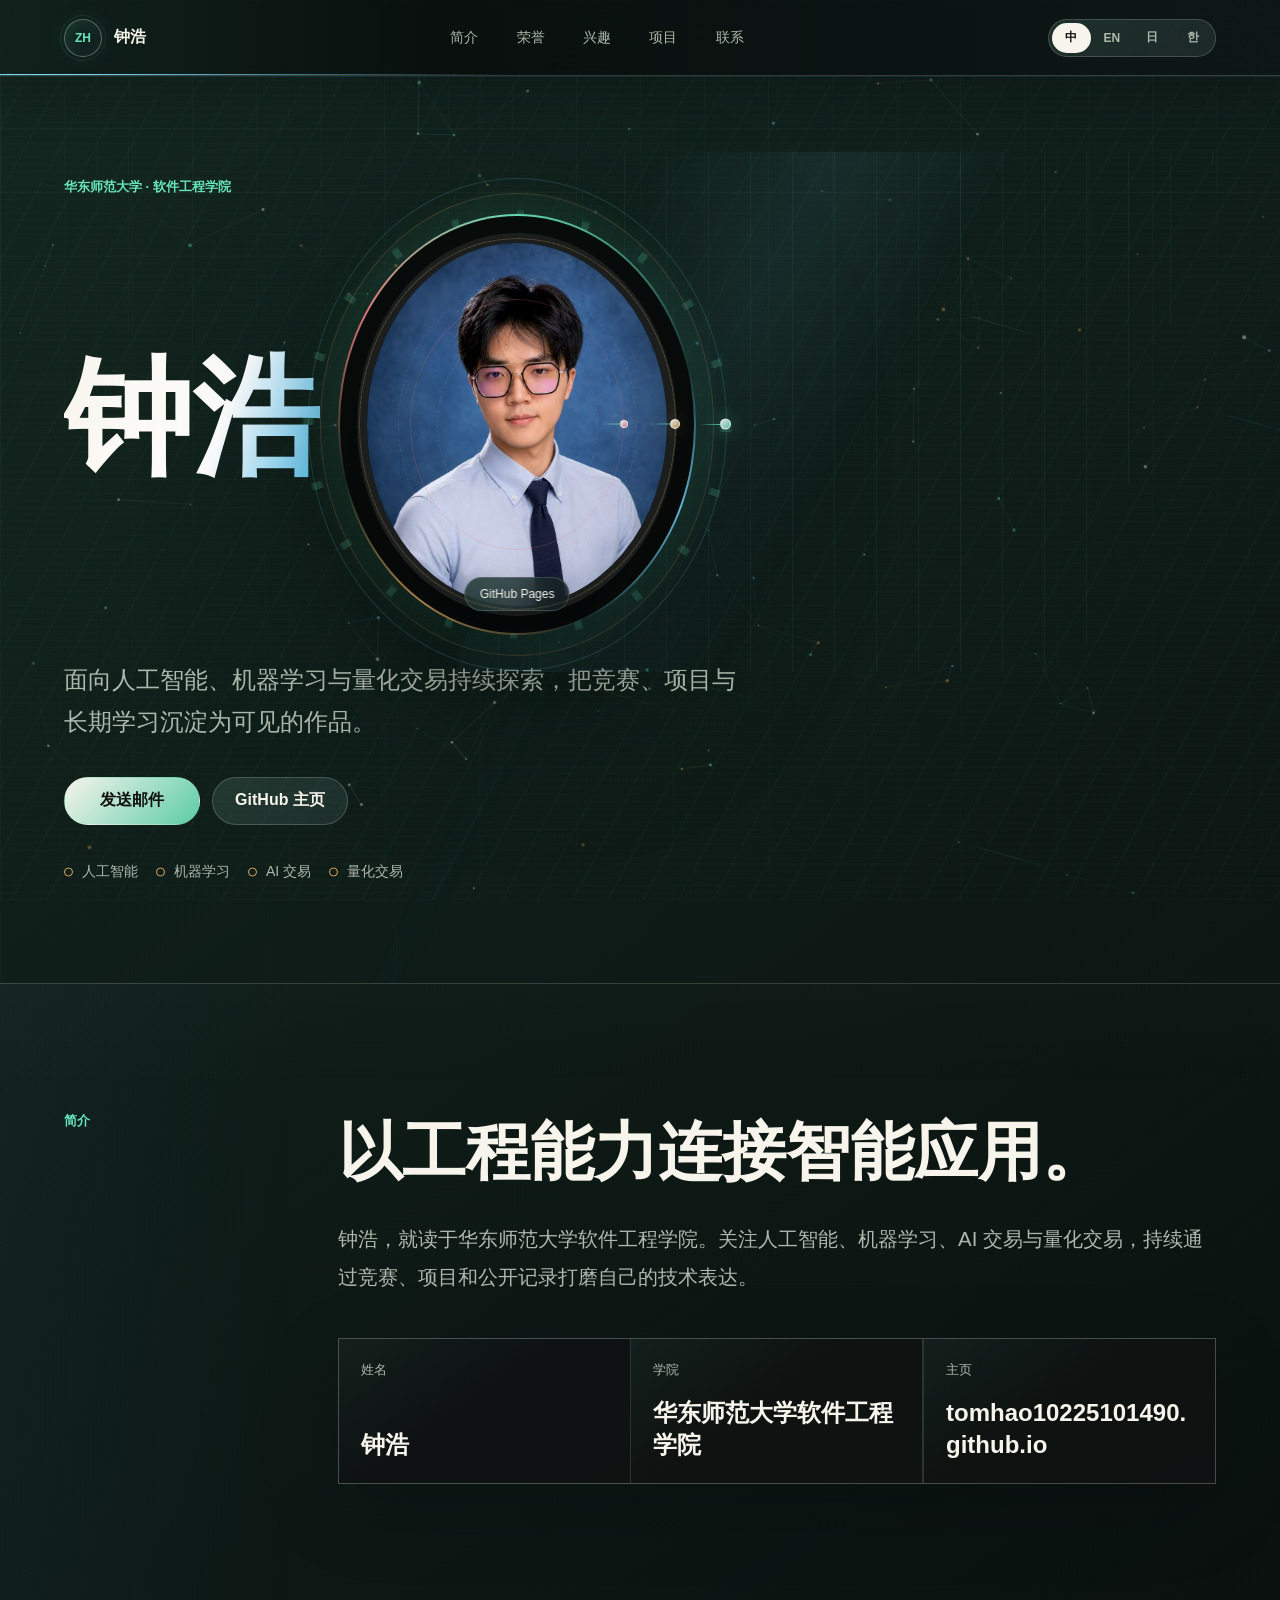
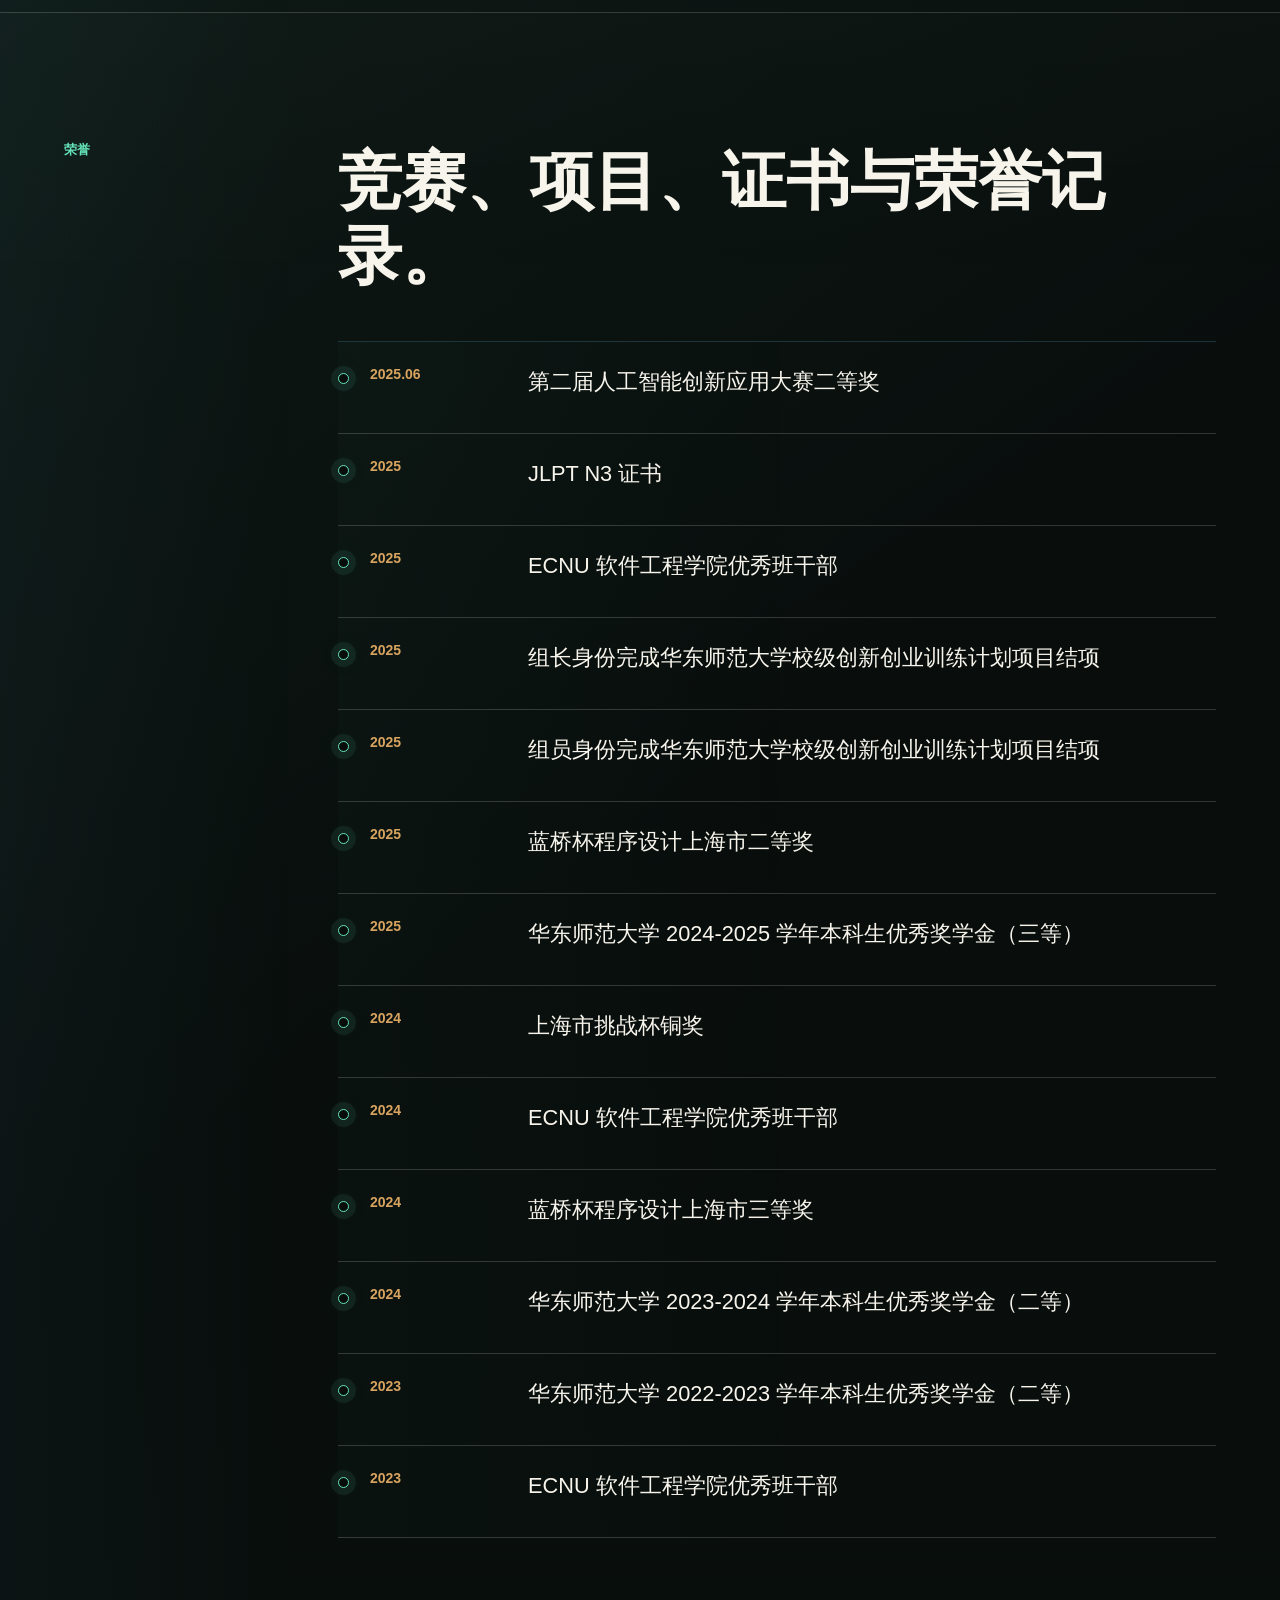
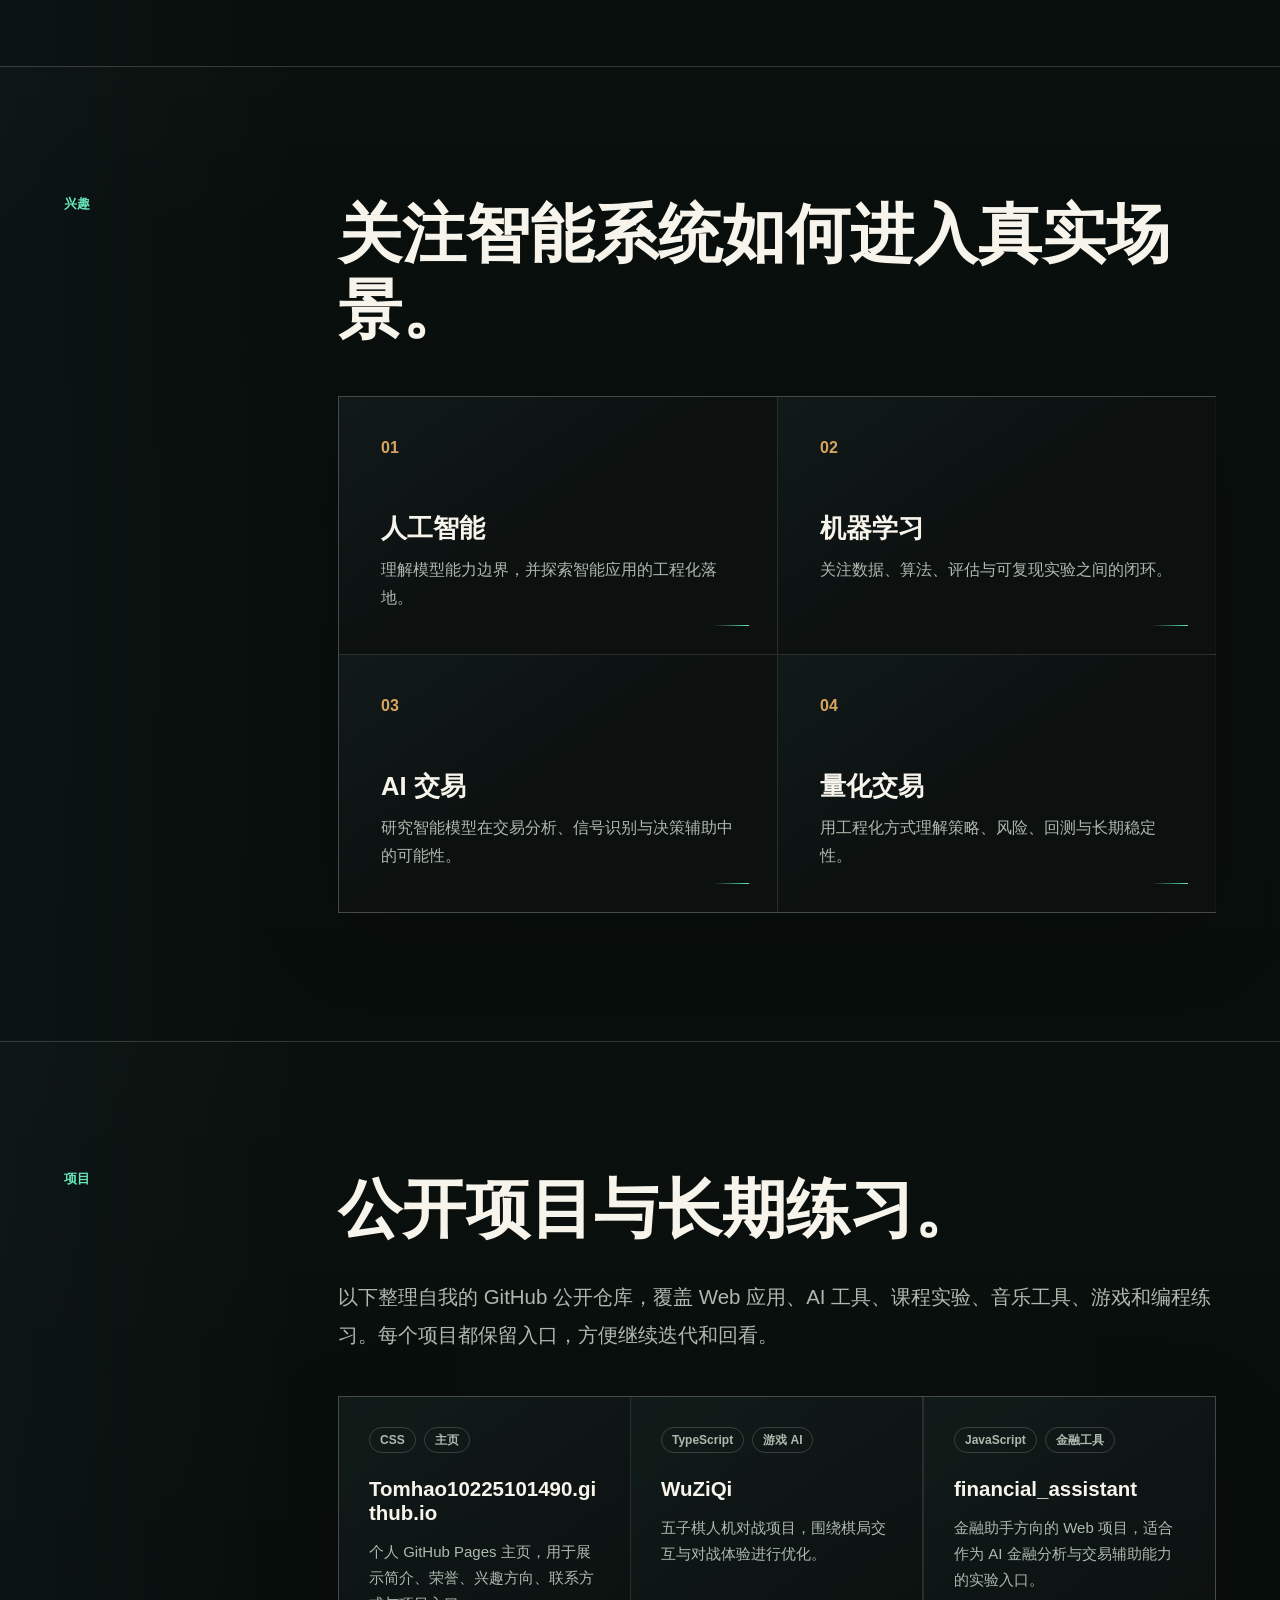
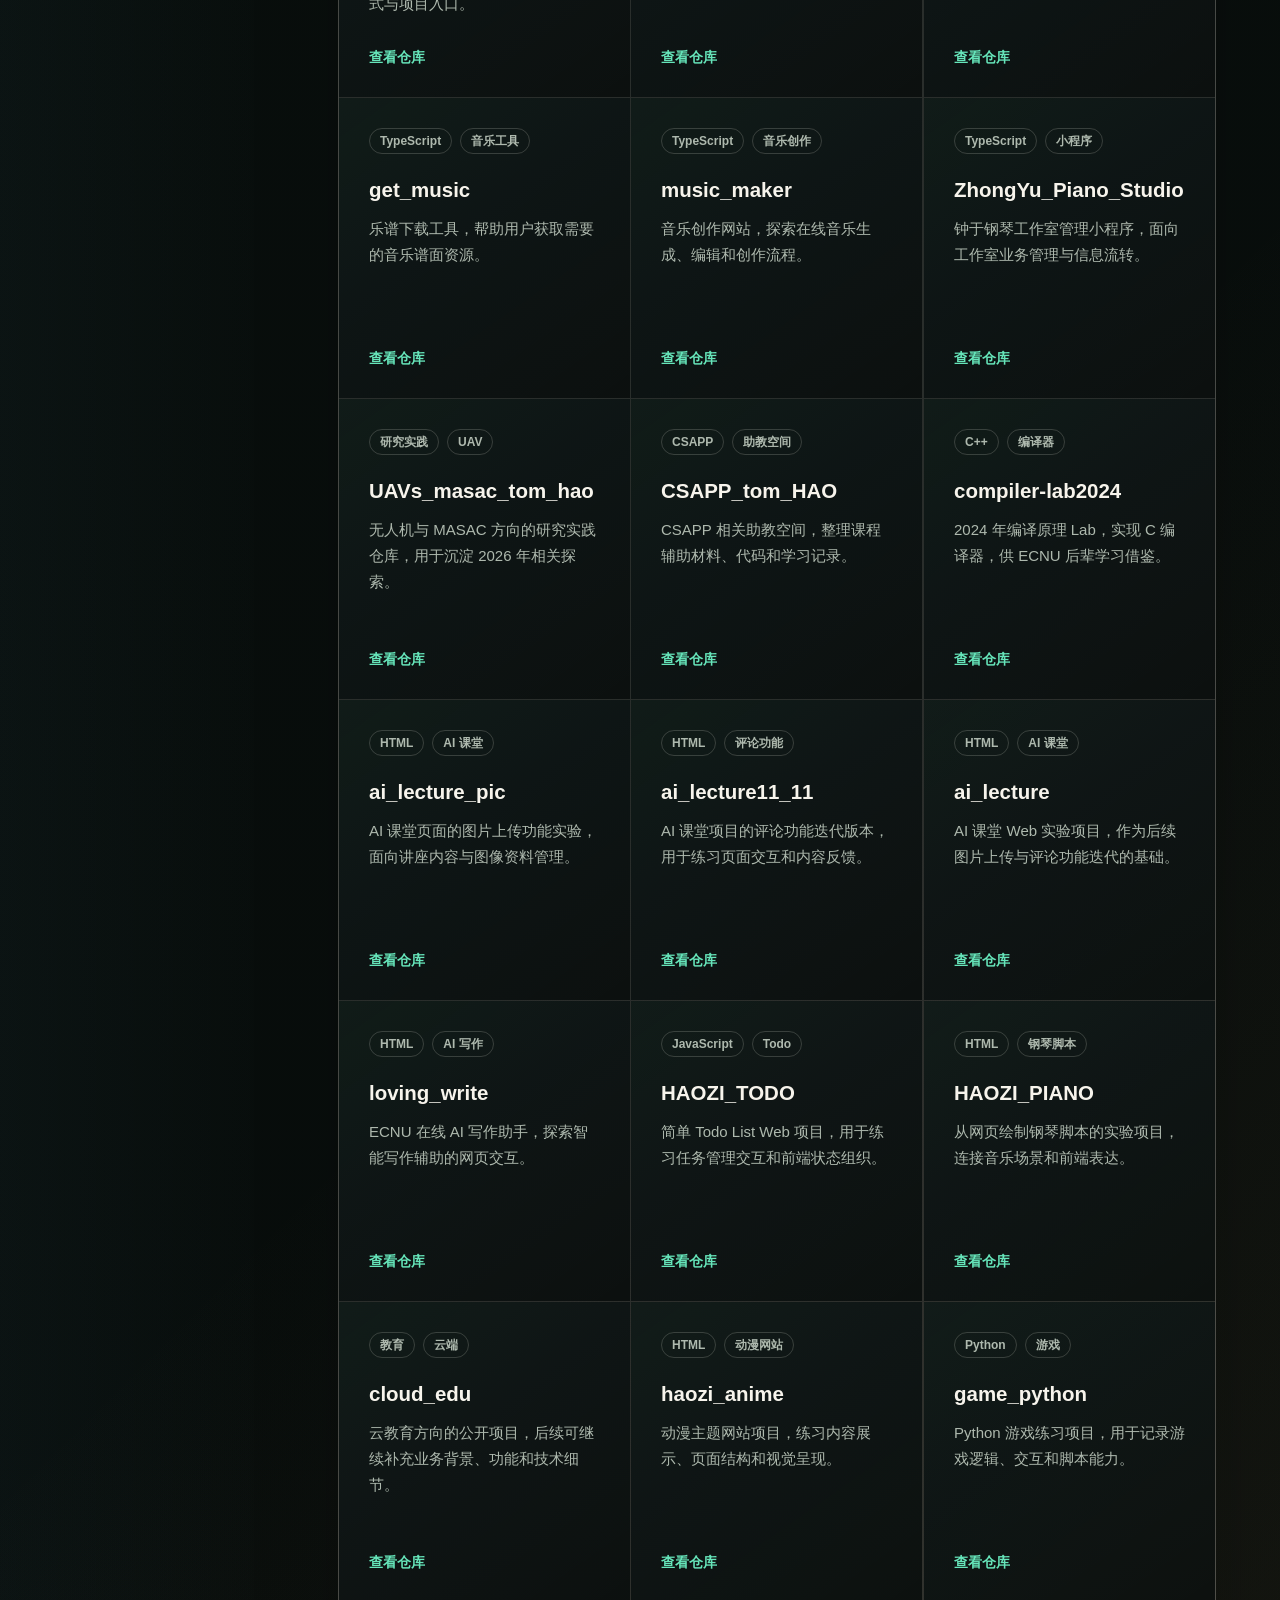
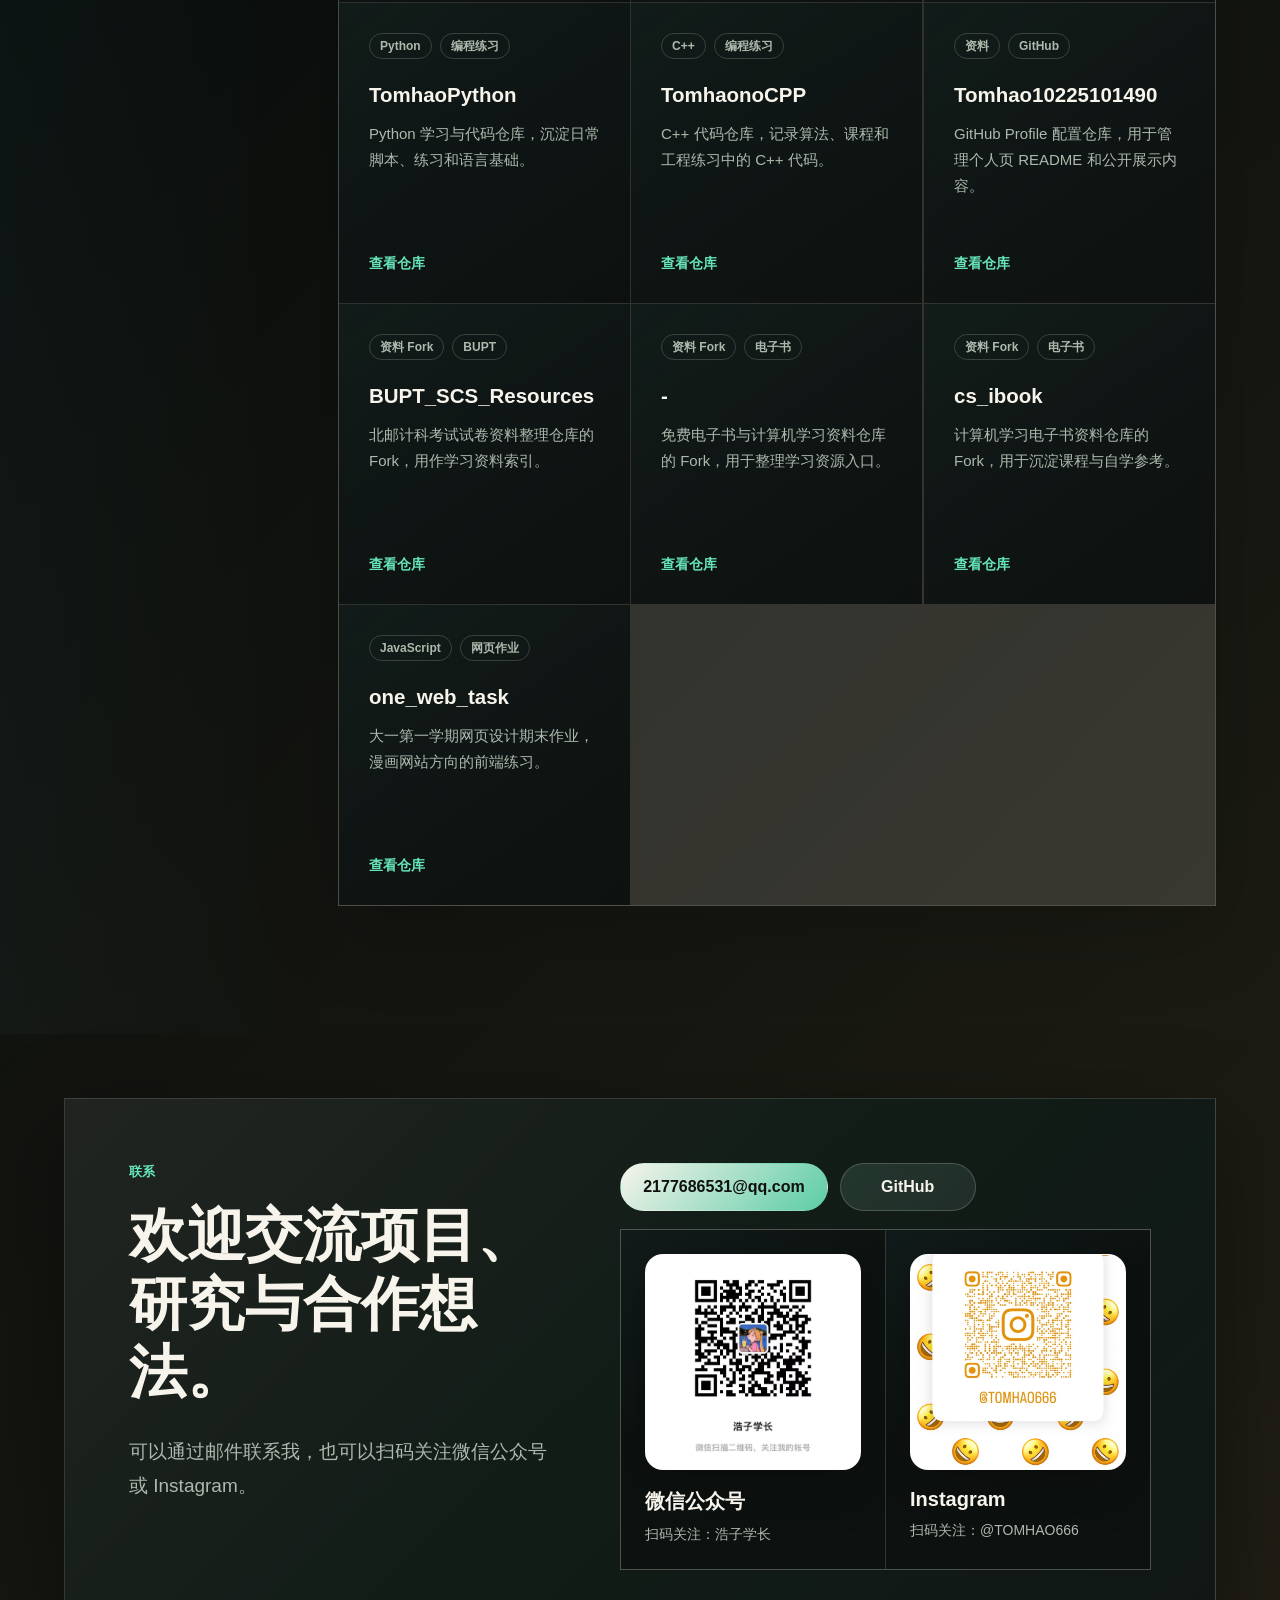
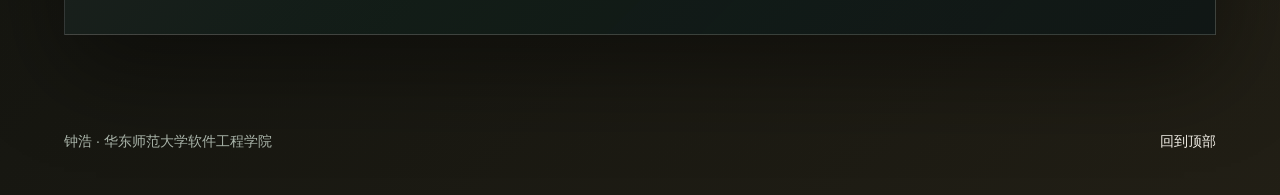
==== commit 128d9d7a: "Add Japanese and Korean translations across the personal site Extend the existing zh/en i18n system " ====
--- a/index.html
+++ b/index.html
@@ -3,7 +3,7 @@
   <head>
     <meta charset="utf-8">
     <meta name="viewport" content="width=device-width, initial-scale=1">
-    <meta name="description" content="钟浩，华东师范大学软件工程学院，人工智能、机器学习、AI 交易与量化交易方向。">
+    <meta name="description" id="metaDescription" content="钟浩，华东师范大学软件工程学院，人工智能、机器学习、AI 交易与量化交易方向。">
     <title>钟浩 | Tomhao10225101490</title>
     <link rel="stylesheet" href="styles.css">
   </head>
@@ -15,84 +15,86 @@
     <div class="cursor-glow" aria-hidden="true"></div>
 
     <header class="site-header">
-      <a class="brand" href="#top" aria-label="钟浩">
+      <a class="brand" href="#top" aria-label="钟浩" data-zh="钟浩" data-en="Zhong Hao" data-ja="鍾浩" data-ko="종하오" data-i18n="aria-label">
         <span class="brand-mark">ZH</span>
-        <span data-zh="钟浩" data-en="Zhong Hao">钟浩</span>
+        <span data-zh="钟浩" data-en="Zhong Hao" data-ja="鍾浩" data-ko="종하오">钟浩</span>
       </a>
 
-      <nav class="nav" aria-label="页面导航">
-        <a href="#profile" data-zh="简介" data-en="Profile">简介</a>
-        <a href="#honors" data-zh="荣誉" data-en="Honors">荣誉</a>
-        <a href="#interests" data-zh="兴趣" data-en="Interests">兴趣</a>
-        <a href="#projects" data-zh="项目" data-en="Projects">项目</a>
-        <a href="#contact" data-zh="联系" data-en="Contact">联系</a>
+      <nav class="nav" aria-label="页面导航" data-zh="页面导航" data-en="Site navigation" data-ja="ページナビゲーション" data-ko="페이지 내비게이션" data-i18n="aria-label">
+        <a href="#profile" data-zh="简介" data-en="Profile" data-ja="概要" data-ko="소개">简介</a>
+        <a href="#honors" data-zh="荣誉" data-en="Honors" data-ja="受賞" data-ko="수상">荣誉</a>
+        <a href="#interests" data-zh="兴趣" data-en="Interests" data-ja="関心" data-ko="관심">兴趣</a>
+        <a href="#projects" data-zh="项目" data-en="Projects" data-ja="プロジェクト" data-ko="프로젝트">项目</a>
+        <a href="#contact" data-zh="联系" data-en="Contact" data-ja="連絡" data-ko="연락">联系</a>
       </nav>
 
-      <button class="lang-toggle" type="button" id="langToggle" aria-pressed="false">
-        <span class="lang-option is-active" data-lang-label="zh">中</span>
-        <span class="lang-option" data-lang-label="en">EN</span>
-      </button>
+      <div class="lang-switcher" role="group" aria-label="语言选择" data-zh="语言选择" data-en="Language selection" data-ja="言語選択" data-ko="언어 선택" data-i18n="aria-label" id="langSwitcher">
+        <button class="lang-option is-active" type="button" data-lang-label="zh" aria-pressed="true">中</button>
+        <button class="lang-option" type="button" data-lang-label="en" aria-pressed="false">EN</button>
+        <button class="lang-option" type="button" data-lang-label="ja" aria-pressed="false">日</button>
+        <button class="lang-option" type="button" data-lang-label="ko" aria-pressed="false">한</button>
+      </div>
     </header>
 
     <main id="top">
       <section class="hero section-reveal" aria-labelledby="intro-title">
         <div class="hero-copy">
-          <p class="eyebrow" data-zh="华东师范大学 · 软件工程学院" data-en="East China Normal University · School of Software Engineering">
+          <p class="eyebrow" data-zh="华东师范大学 · 软件工程学院" data-en="East China Normal University · School of Software Engineering" data-ja="華東師範大学 · ソフトウェア工程学院" data-ko="동화사범대학교 · 소프트웨어공학대학">
             华东师范大学 · 软件工程学院
           </p>
           <div class="identity-lockup">
-            <h1 id="intro-title" data-zh="钟浩" data-en="Zhong Hao">钟浩</h1>
-            <figure class="portrait-panel" aria-label="钟浩的个人照片">
+            <h1 id="intro-title" data-zh="钟浩" data-en="Zhong Hao" data-ja="鍾浩" data-ko="종하오">钟浩</h1>
+            <figure class="portrait-panel" aria-label="钟浩的个人照片" data-zh="钟浩的个人照片" data-en="Portrait photo of Zhong Hao" data-ja="鍾浩のプロフィール写真" data-ko="종하오의 프로필 사진" data-i18n="aria-label">
               <div class="portrait-orbit" aria-hidden="true"></div>
               <div class="satellite-system" aria-hidden="true">
                 <span class="satellite-ring satellite-ring-one"><i></i></span>
                 <span class="satellite-ring satellite-ring-two"><i></i></span>
                 <span class="satellite-ring satellite-ring-three"><i></i></span>
               </div>
-              <img src="assets/profile.jpg" alt="钟浩的个人照片" class="portrait">
+              <img src="assets/profile.jpg" alt="钟浩的个人照片" data-zh="钟浩的个人照片" data-en="Portrait photo of Zhong Hao" data-ja="鍾浩のプロフィール写真" data-ko="종하오의 프로필 사진" data-i18n="alt" class="portrait">
               <figcaption>
-                <span data-zh="GitHub Pages" data-en="GitHub Pages">GitHub Pages</span>
+                <span data-zh="GitHub Pages" data-en="GitHub Pages" data-ja="GitHub Pages" data-ko="GitHub Pages">GitHub Pages</span>
               </figcaption>
             </figure>
           </div>
-          <p class="lead" data-zh="面向人工智能、机器学习与量化交易持续探索，把竞赛、项目与长期学习沉淀为可见的作品。" data-en="Exploring artificial intelligence, machine learning, and quantitative trading while turning competitions, projects, and long-term study into visible work.">
+          <p class="lead" data-zh="面向人工智能、机器学习与量化交易持续探索，把竞赛、项目与长期学习沉淀为可见的作品。" data-en="Exploring artificial intelligence, machine learning, and quantitative trading while turning competitions, projects, and long-term study into visible work." data-ja="人工知能、機械学習、クオンツ取引を継続的に探求し、競技・プロジェクト・長期学習を目に見える成果へと結実させています。" data-ko="인공지능, 머신러닝, 퀀트 트레이딩을 꾸준히 탐구하며, 대회·프로젝트·장기 학습을 눈에 보이는 결과물로 남깁니다.">
             面向人工智能、机器学习与量化交易持续探索，把竞赛、项目与长期学习沉淀为可见的作品。
           </p>
 
-          <div class="hero-actions" aria-label="主要操作">
-            <a class="button primary" href="mailto:2177686531@qq.com" data-zh="发送邮件" data-en="Email Me">发送邮件</a>
-            <a class="button secondary" href="https://github.com/Tomhao10225101490" target="_blank" rel="noreferrer" data-zh="GitHub 主页" data-en="GitHub Profile">GitHub 主页</a>
-          </div>
-
-          <div class="signal-row" aria-label="个人关键词">
-            <span data-zh="人工智能" data-en="Artificial Intelligence">人工智能</span>
-            <span data-zh="机器学习" data-en="Machine Learning">机器学习</span>
-            <span data-zh="AI 交易" data-en="AI Trading">AI 交易</span>
-            <span data-zh="量化交易" data-en="Quant Trading">量化交易</span>
+          <div class="hero-actions" aria-label="主要操作" data-zh="主要操作" data-en="Primary actions" data-ja="主要操作" data-ko="주요 작업" data-i18n="aria-label">
+            <a class="button primary" href="mailto:2177686531@qq.com" data-zh="发送邮件" data-en="Email Me" data-ja="メールを送る" data-ko="이메일 보내기">发送邮件</a>
+            <a class="button secondary" href="https://github.com/Tomhao10225101490" target="_blank" rel="noreferrer" data-zh="GitHub 主页" data-en="GitHub Profile" data-ja="GitHub プロフィール" data-ko="GitHub 프로필">GitHub 主页</a>
+          </div>
+
+          <div class="signal-row" aria-label="个人关键词" data-zh="个人关键词" data-en="Personal keywords" data-ja="キーワード" data-ko="개인 키워드" data-i18n="aria-label">
+            <span data-zh="人工智能" data-en="Artificial Intelligence" data-ja="人工知能" data-ko="인공지능">人工智能</span>
+            <span data-zh="机器学习" data-en="Machine Learning" data-ja="機械学習" data-ko="머신러닝">机器学习</span>
+            <span data-zh="AI 交易" data-en="AI Trading" data-ja="AI トレード" data-ko="AI 트레이딩">AI 交易</span>
+            <span data-zh="量化交易" data-en="Quant Trading" data-ja="クオンツ取引" data-ko="퀀트 트레이딩">量化交易</span>
           </div>
         </div>
       </section>
 
       <section class="content-section section-reveal" id="profile" aria-labelledby="profile-title">
-        <div class="section-kicker" data-zh="简介" data-en="Profile">简介</div>
+        <div class="section-kicker" data-zh="简介" data-en="Profile" data-ja="概要" data-ko="소개">简介</div>
         <div class="section-content">
-          <h2 id="profile-title" data-zh="以工程能力连接智能应用。" data-en="Connecting intelligent applications with engineering craft.">
+          <h2 id="profile-title" data-zh="以工程能力连接智能应用。" data-en="Connecting intelligent applications with engineering craft." data-ja="エンジニアリング力でインテリジェントな応用をつなぐ。" data-ko="엔지니어링 역량으로 지능형 응용을 연결합니다.">
             以工程能力连接智能应用。
           </h2>
-          <p data-zh="钟浩，就读于华东师范大学软件工程学院。关注人工智能、机器学习、AI 交易与量化交易，持续通过竞赛、项目和公开记录打磨自己的技术表达。" data-en="Zhong Hao studies at the School of Software Engineering, East China Normal University. His interests include artificial intelligence, machine learning, AI trading, and quantitative trading, refined through competitions, projects, and public notes.">
+          <p data-zh="钟浩，就读于华东师范大学软件工程学院。关注人工智能、机器学习、AI 交易与量化交易，持续通过竞赛、项目和公开记录打磨自己的技术表达。" data-en="Zhong Hao studies at the School of Software Engineering, East China Normal University. His interests include artificial intelligence, machine learning, AI trading, and quantitative trading, refined through competitions, projects, and public notes." data-ja="鍾浩は華東師範大学ソフトウェア工程学院に在籍。人工知能、機械学習、AI トレード、クオンツ取引に関心を持ち、競技・プロジェクト・公開記録を通じて技術表現を磨き続けています。" data-ko="종하오는 동화사범대학교 소프트웨어공학대학에 재학 중입니다. 인공지능, 머신러닝, AI 트레이딩, 퀀트 트레이딩에 관심을 두고, 대회·프로젝트·공개 기록을 통해 기술 표현을 꾸준히 다듬고 있습니다.">
             钟浩，就读于华东师范大学软件工程学院。关注人工智能、机器学习、AI 交易与量化交易，持续通过竞赛、项目和公开记录打磨自己的技术表达。
           </p>
-          <div class="profile-grid" aria-label="基础信息">
+          <div class="profile-grid" aria-label="基础信息" data-zh="基础信息" data-en="Basic information" data-ja="基本情報" data-ko="기본 정보" data-i18n="aria-label">
             <div>
-              <span data-zh="姓名" data-en="Name">姓名</span>
-              <strong data-zh="钟浩" data-en="Zhong Hao">钟浩</strong>
+              <span data-zh="姓名" data-en="Name" data-ja="氏名" data-ko="이름">姓名</span>
+              <strong data-zh="钟浩" data-en="Zhong Hao" data-ja="鍾浩" data-ko="종하오">钟浩</strong>
             </div>
             <div>
-              <span data-zh="学院" data-en="School">学院</span>
-              <strong data-zh="华东师范大学软件工程学院" data-en="School of Software Engineering, ECNU">华东师范大学软件工程学院</strong>
+              <span data-zh="学院" data-en="School" data-ja="所属" data-ko="학교">学院</span>
+              <strong data-zh="华东师范大学软件工程学院" data-en="School of Software Engineering, ECNU" data-ja="華東師範大学ソフトウェア工程学院" data-ko="동화사범대학교 소프트웨어공학대학">华东师范大学软件工程学院</strong>
             </div>
             <div>
-              <span data-zh="主页" data-en="Website">主页</span>
+              <span data-zh="主页" data-en="Website" data-ja="ウェブサイト" data-ko="웹사이트">主页</span>
               <strong>tomhao10225101490.github.io</strong>
             </div>
           </div>
@@ -100,281 +102,281 @@
       </section>
 
       <section class="content-section section-reveal" id="honors" aria-labelledby="honors-title">
-        <div class="section-kicker" data-zh="荣誉" data-en="Honors">荣誉</div>
+        <div class="section-kicker" data-zh="荣誉" data-en="Honors" data-ja="受賞" data-ko="수상">荣誉</div>
         <div class="section-content">
-          <h2 id="honors-title" data-zh="竞赛、项目、证书与荣誉记录。" data-en="Competitions, projects, certificates, and honors.">竞赛、项目、证书与荣誉记录。</h2>
+          <h2 id="honors-title" data-zh="竞赛、项目、证书与荣誉记录。" data-en="Competitions, projects, certificates, and honors." data-ja="競技、プロジェクト、資格、受賞の記録。" data-ko="대회, 프로젝트, 자격증, 수상 기록.">竞赛、项目、证书与荣誉记录。</h2>
           <ol class="timeline">
             <li>
               <time>2025.06</time>
-              <p data-zh="第二届人工智能创新应用大赛二等奖" data-en="Second Prize, 2nd Artificial Intelligence Innovation Application Competition">第二届人工智能创新应用大赛二等奖</p>
-            </li>
-            <li>
-              <time>2025</time>
-              <p data-zh="JLPT N3 证书" data-en="JLPT N3 Certificate">JLPT N3 证书</p>
-            </li>
-            <li>
-              <time>2025</time>
-              <p data-zh="ECNU 软件工程学院优秀班干部" data-en="Outstanding Class Cadre, ECNU School of Software Engineering">ECNU 软件工程学院优秀班干部</p>
-            </li>
-            <li>
-              <time>2025</time>
-              <p data-zh="组长身份完成华东师范大学校级创新创业训练计划项目结项" data-en="Completed an ECNU university-level Innovation and Entrepreneurship Training Program project as team leader">组长身份完成华东师范大学校级创新创业训练计划项目结项</p>
-            </li>
-            <li>
-              <time>2025</time>
-              <p data-zh="组员身份完成华东师范大学校级创新创业训练计划项目结项" data-en="Completed an ECNU university-level Innovation and Entrepreneurship Training Program project as team member">组员身份完成华东师范大学校级创新创业训练计划项目结项</p>
-            </li>
-            <li>
-              <time>2025</time>
-              <p data-zh="蓝桥杯程序设计上海市二等奖" data-en="Second Prize, Lanqiao Cup Programming Contest, Shanghai Division">蓝桥杯程序设计上海市二等奖</p>
-            </li>
-            <li>
-              <time>2025</time>
-              <p data-zh="华东师范大学 2024-2025 学年本科生优秀奖学金（三等）" data-en="ECNU 2024-2025 Undergraduate Outstanding Scholarship, Third Class">华东师范大学 2024-2025 学年本科生优秀奖学金（三等）</p>
+              <p data-zh="第二届人工智能创新应用大赛二等奖" data-en="Second Prize, 2nd Artificial Intelligence Innovation Application Competition" data-ja="第2回人工知能イノベーション応用コンテスト 二等賞" data-ko="제2회 인공지능 혁신 응용 대회 2등상">第二届人工智能创新应用大赛二等奖</p>
+            </li>
+            <li>
+              <time>2025</time>
+              <p data-zh="JLPT N3 证书" data-en="JLPT N3 Certificate" data-ja="JLPT N3 資格" data-ko="JLPT N3 자격증">JLPT N3 证书</p>
+            </li>
+            <li>
+              <time>2025</time>
+              <p data-zh="ECNU 软件工程学院优秀班干部" data-en="Outstanding Class Cadre, ECNU School of Software Engineering" data-ja="ECNU ソフトウェア工程学院 優秀クラス幹部" data-ko="ECNU 소프트웨어공학대학 우수 학급 임원">ECNU 软件工程学院优秀班干部</p>
+            </li>
+            <li>
+              <time>2025</time>
+              <p data-zh="组长身份完成华东师范大学校级创新创业训练计划项目结项" data-en="Completed an ECNU university-level Innovation and Entrepreneurship Training Program project as team leader" data-ja="華東師範大学 校级イノベーション・起業訓練計画プロジェクトをリーダーとして完了" data-ko="동화사범대학교 교내 창업·혁신 훈련 프로그램 프로젝트를 팀장으로 완료">组长身份完成华东师范大学校级创新创业训练计划项目结项</p>
+            </li>
+            <li>
+              <time>2025</time>
+              <p data-zh="组员身份完成华东师范大学校级创新创业训练计划项目结项" data-en="Completed an ECNU university-level Innovation and Entrepreneurship Training Program project as team member" data-ja="華東師範大学 校级イノベーション・起業訓練計画プロジェクトをメンバーとして完了" data-ko="동화사범대학교 교내 창업·혁신 훈련 프로그램 프로젝트를 팀원으로 완료">组员身份完成华东师范大学校级创新创业训练计划项目结项</p>
+            </li>
+            <li>
+              <time>2025</time>
+              <p data-zh="蓝桥杯程序设计上海市二等奖" data-en="Second Prize, Lanqiao Cup Programming Contest, Shanghai Division" data-ja="藍橋杯プログラミングコンテスト 上海市 二等賞" data-ko="란차오컵 프로그래밍 대회 상하이 2등상">蓝桥杯程序设计上海市二等奖</p>
+            </li>
+            <li>
+              <time>2025</time>
+              <p data-zh="华东师范大学 2024-2025 学年本科生优秀奖学金（三等）" data-en="ECNU 2024-2025 Undergraduate Outstanding Scholarship, Third Class" data-ja="華東師範大学 2024-2025 学年度 学部優秀奨学金（三等）" data-ko="동화사범대학교 2024-2025 학년도 학부 우수 장학금(3등)">华东师范大学 2024-2025 学年本科生优秀奖学金（三等）</p>
             </li>
             <li>
               <time>2024</time>
-              <p data-zh="上海市挑战杯铜奖" data-en="Bronze Award, Challenge Cup Shanghai">上海市挑战杯铜奖</p>
+              <p data-zh="上海市挑战杯铜奖" data-en="Bronze Award, Challenge Cup Shanghai" data-ja="上海市チャレンジカップ 銅賞" data-ko="상하이 챌린지컵 동상">上海市挑战杯铜奖</p>
             </li>
             <li>
               <time>2024</time>
-              <p data-zh="ECNU 软件工程学院优秀班干部" data-en="Outstanding Class Cadre, ECNU School of Software Engineering">ECNU 软件工程学院优秀班干部</p>
+              <p data-zh="ECNU 软件工程学院优秀班干部" data-en="Outstanding Class Cadre, ECNU School of Software Engineering" data-ja="ECNU ソフトウェア工程学院 優秀クラス幹部" data-ko="ECNU 소프트웨어공학대학 우수 학급 임원">ECNU 软件工程学院优秀班干部</p>
             </li>
             <li>
               <time>2024</time>
-              <p data-zh="蓝桥杯程序设计上海市三等奖" data-en="Third Prize, Lanqiao Cup Programming Contest, Shanghai Division">蓝桥杯程序设计上海市三等奖</p>
+              <p data-zh="蓝桥杯程序设计上海市三等奖" data-en="Third Prize, Lanqiao Cup Programming Contest, Shanghai Division" data-ja="藍橋杯プログラミングコンテスト 上海市 三等賞" data-ko="란차오컵 프로그래밍 대회 상하이 3등상">蓝桥杯程序设计上海市三等奖</p>
             </li>
             <li>
               <time>2024</time>
-              <p data-zh="华东师范大学 2023-2024 学年本科生优秀奖学金（二等）" data-en="ECNU 2023-2024 Undergraduate Outstanding Scholarship, Second Class">华东师范大学 2023-2024 学年本科生优秀奖学金（二等）</p>
+              <p data-zh="华东师范大学 2023-2024 学年本科生优秀奖学金（二等）" data-en="ECNU 2023-2024 Undergraduate Outstanding Scholarship, Second Class" data-ja="華東師範大学 2023-2024 学年度 学部優秀奨学金（二等）" data-ko="동화사범대학교 2023-2024 학년도 학부 우수 장학금(2등)">华东师范大学 2023-2024 学年本科生优秀奖学金（二等）</p>
             </li>
             <li>
               <time>2023</time>
-              <p data-zh="华东师范大学 2022-2023 学年本科生优秀奖学金（二等）" data-en="ECNU 2022-2023 Undergraduate Outstanding Scholarship, Second Class">华东师范大学 2022-2023 学年本科生优秀奖学金（二等）</p>
+              <p data-zh="华东师范大学 2022-2023 学年本科生优秀奖学金（二等）" data-en="ECNU 2022-2023 Undergraduate Outstanding Scholarship, Second Class" data-ja="華東師範大学 2022-2023 学年度 学部優秀奨学金（二等）" data-ko="동화사범대학교 2022-2023 학년도 학부 우수 장학금(2등)">华东师范大学 2022-2023 学年本科生优秀奖学金（二等）</p>
             </li>
             <li>
               <time>2023</time>
-              <p data-zh="ECNU 软件工程学院优秀班干部" data-en="Outstanding Class Cadre, ECNU School of Software Engineering">ECNU 软件工程学院优秀班干部</p>
+              <p data-zh="ECNU 软件工程学院优秀班干部" data-en="Outstanding Class Cadre, ECNU School of Software Engineering" data-ja="ECNU ソフトウェア工程学院 優秀クラス幹部" data-ko="ECNU 소프트웨어공학대학 우수 학급 임원">ECNU 软件工程学院优秀班干部</p>
             </li>
           </ol>
         </div>
       </section>
 
       <section class="content-section section-reveal" id="interests" aria-labelledby="interests-title">
-        <div class="section-kicker" data-zh="兴趣" data-en="Interests">兴趣</div>
+        <div class="section-kicker" data-zh="兴趣" data-en="Interests" data-ja="関心" data-ko="관심">兴趣</div>
         <div class="section-content">
-          <h2 id="interests-title" data-zh="关注智能系统如何进入真实场景。" data-en="Focused on bringing intelligent systems into real scenarios.">
+          <h2 id="interests-title" data-zh="关注智能系统如何进入真实场景。" data-en="Focused on bringing intelligent systems into real scenarios." data-ja="インテリジェントシステムが現実の場面に入る方法に注目。" data-ko="지능형 시스템이 실제 현장에 적용되는 방식에 관심을 둡니다.">
             关注智能系统如何进入真实场景。
           </h2>
           <div class="interest-list">
             <article>
               <span>01</span>
-              <h3 data-zh="人工智能" data-en="Artificial Intelligence">人工智能</h3>
-              <p data-zh="理解模型能力边界，并探索智能应用的工程化落地。" data-en="Understanding model capabilities and exploring practical AI applications.">理解模型能力边界，并探索智能应用的工程化落地。</p>
+              <h3 data-zh="人工智能" data-en="Artificial Intelligence" data-ja="人工知能" data-ko="인공지능">人工智能</h3>
+              <p data-zh="理解模型能力边界，并探索智能应用的工程化落地。" data-en="Understanding model capabilities and exploring practical AI applications." data-ja="モデルの能力限界を理解し、インテリジェント応用のエンジニアリング実装を探求。" data-ko="모델의 능력 한계를 이해하고, 지능형 응용의 엔지니어링 구현을 탐구합니다.">理解模型能力边界，并探索智能应用的工程化落地。</p>
             </article>
             <article>
               <span>02</span>
-              <h3 data-zh="机器学习" data-en="Machine Learning">机器学习</h3>
-              <p data-zh="关注数据、算法、评估与可复现实验之间的闭环。" data-en="Building a loop across data, algorithms, evaluation, and reproducible experiments.">关注数据、算法、评估与可复现实验之间的闭环。</p>
+              <h3 data-zh="机器学习" data-en="Machine Learning" data-ja="機械学習" data-ko="머신러닝">机器学习</h3>
+              <p data-zh="关注数据、算法、评估与可复现实验之间的闭环。" data-en="Building a loop across data, algorithms, evaluation, and reproducible experiments." data-ja="データ、アルゴリズム、評価、再現可能な実験のループに注目。" data-ko="데이터, 알고리즘, 평가, 재현 가능한 실험 사이의 순환에 관심을 둡니다.">关注数据、算法、评估与可复现实验之间的闭环。</p>
             </article>
             <article>
               <span>03</span>
-              <h3 data-zh="AI 交易" data-en="AI Trading">AI 交易</h3>
-              <p data-zh="研究智能模型在交易分析、信号识别与决策辅助中的可能性。" data-en="Studying AI for market analysis, signal discovery, and decision support.">研究智能模型在交易分析、信号识别与决策辅助中的可能性。</p>
+              <h3 data-zh="AI 交易" data-en="AI Trading" data-ja="AI トレード" data-ko="AI 트레이딩">AI 交易</h3>
+              <p data-zh="研究智能模型在交易分析、信号识别与决策辅助中的可能性。" data-en="Studying AI for market analysis, signal discovery, and decision support." data-ja="取引分析、シグナル識別、意思決定支援におけるインテリジェントモデルの可能性を研究。" data-ko="거래 분석, 신호 인식, 의사결정 보조에서 지능형 모델의 가능성을 연구합니다.">研究智能模型在交易分析、信号识别与决策辅助中的可能性。</p>
             </article>
             <article>
               <span>04</span>
-              <h3 data-zh="量化交易" data-en="Quant Trading">量化交易</h3>
-              <p data-zh="用工程化方式理解策略、风险、回测与长期稳定性。" data-en="Approaching strategy, risk, backtesting, and long-term robustness through engineering.">用工程化方式理解策略、风险、回测与长期稳定性。</p>
+              <h3 data-zh="量化交易" data-en="Quant Trading" data-ja="クオンツ取引" data-ko="퀀트 트레이딩">量化交易</h3>
+              <p data-zh="用工程化方式理解策略、风险、回测与长期稳定性。" data-en="Approaching strategy, risk, backtesting, and long-term robustness through engineering." data-ja="エンジニアリング的な視点で戦略、リスク、バックテスト、長期安定性を理解。" data-ko="엔지니어링 방식으로 전략, 리스크, 백테스트, 장기 안정성을 이해합니다.">用工程化方式理解策略、风险、回测与长期稳定性。</p>
             </article>
           </div>
         </div>
       </section>
 
       <section class="content-section section-reveal" id="projects" aria-labelledby="projects-title">
-        <div class="section-kicker" data-zh="项目" data-en="Projects">项目</div>
+        <div class="section-kicker" data-zh="项目" data-en="Projects" data-ja="プロジェクト" data-ko="프로젝트">项目</div>
         <div class="section-content">
-          <h2 id="projects-title" data-zh="公开项目与长期练习。" data-en="Public projects and long-term practice.">
+          <h2 id="projects-title" data-zh="公开项目与长期练习。" data-en="Public projects and long-term practice." data-ja="公開プロジェクトと長期の練習。" data-ko="공개 프로젝트와 장기 연습.">
             公开项目与长期练习。
           </h2>
-          <p data-zh="以下整理自我的 GitHub 公开仓库，覆盖 Web 应用、AI 工具、课程实验、音乐工具、游戏和编程练习。每个项目都保留入口，方便继续迭代和回看。" data-en="Collected from my public GitHub repositories, these projects cover web applications, AI tools, course labs, music tools, games, and programming practice. Each card keeps a direct entry for future iteration and review.">
+          <p data-zh="以下整理自我的 GitHub 公开仓库，覆盖 Web 应用、AI 工具、课程实验、音乐工具、游戏和编程练习。每个项目都保留入口，方便继续迭代和回看。" data-en="Collected from my public GitHub repositories, these projects cover web applications, AI tools, course labs, music tools, games, and programming practice. Each card keeps a direct entry for future iteration and review." data-ja="以下は GitHub 公開リポジトリから整理したもので、Web アプリ、AI ツール、授業実験、音楽ツール、ゲーム、プログラミング練習をカバーしています。各プロジェクトには入口を残し、継続的な改善と振り返りがしやすい構成です。" data-ko="아래는 GitHub 공개 저장소에서 정리한 목록으로, 웹 앱, AI 도구, 수업 실험, 음악 도구, 게임, 프로그래밍 연습을 포함합니다. 각 프로젝트에는 바로가기를 남겨 계속 개선하고 되돌아보기 쉽게 구성했습니다.">
             以下整理自我的 GitHub 公开仓库，覆盖 Web 应用、AI 工具、课程实验、音乐工具、游戏和编程练习。每个项目都保留入口，方便继续迭代和回看。
           </p>
 
-          <div class="project-grid" aria-label="GitHub 项目列表">
-            <article class="project-card">
-              <div class="project-meta"><span>CSS</span><span data-zh="主页" data-en="Website">主页</span></div>
+          <div class="project-grid" aria-label="GitHub 项目列表" data-zh="GitHub 项目列表" data-en="GitHub project list" data-ja="GitHub プロジェクト一覧" data-ko="GitHub 프로젝트 목록" data-i18n="aria-label">
+            <article class="project-card">
+              <div class="project-meta"><span>CSS</span><span data-zh="主页" data-en="Website" data-ja="ウェブサイト" data-ko="웹사이트">主页</span></div>
               <h3>Tomhao10225101490.github.io</h3>
-              <p data-zh="个人 GitHub Pages 主页，用于展示简介、荣誉、兴趣方向、联系方式与项目入口。" data-en="Personal GitHub Pages site presenting profile, honors, interests, contact information, and project entries.">个人 GitHub Pages 主页，用于展示简介、荣誉、兴趣方向、联系方式与项目入口。</p>
-              <a href="https://github.com/Tomhao10225101490/Tomhao10225101490.github.io" target="_blank" rel="noreferrer" data-zh="查看仓库" data-en="View repository">查看仓库</a>
-            </article>
-
-            <article class="project-card">
-              <div class="project-meta"><span>TypeScript</span><span data-zh="游戏 AI" data-en="Game AI">游戏 AI</span></div>
+              <p data-zh="个人 GitHub Pages 主页，用于展示简介、荣誉、兴趣方向、联系方式与项目入口。" data-en="Personal GitHub Pages site presenting profile, honors, interests, contact information, and project entries." data-ja="個人 GitHub Pages サイト。概要、受賞、関心分野、連絡先、プロジェクト入口を掲載。" data-ko="개인 GitHub Pages 사이트로, 소개·수상·관심 분야·연락처·프로젝트 바로가기를 제공합니다.">个人 GitHub Pages 主页，用于展示简介、荣誉、兴趣方向、联系方式与项目入口。</p>
+              <a href="https://github.com/Tomhao10225101490/Tomhao10225101490.github.io" target="_blank" rel="noreferrer" data-zh="查看仓库" data-en="View repository" data-ja="リポジトリを見る" data-ko="저장소 보기">查看仓库</a>
+            </article>
+
+            <article class="project-card">
+              <div class="project-meta"><span>TypeScript</span><span data-zh="游戏 AI" data-en="Game AI" data-ja="ゲーム AI" data-ko="게임 AI">游戏 AI</span></div>
               <h3>WuZiQi</h3>
-              <p data-zh="五子棋人机对战项目，围绕棋局交互与对战体验进行优化。" data-en="A Gomoku human-computer battle project focused on board interaction and play experience optimization.">五子棋人机对战项目，围绕棋局交互与对战体验进行优化。</p>
-              <a href="https://github.com/Tomhao10225101490/WuZiQi" target="_blank" rel="noreferrer" data-zh="查看仓库" data-en="View repository">查看仓库</a>
-            </article>
-
-            <article class="project-card">
-              <div class="project-meta"><span>JavaScript</span><span data-zh="金融工具" data-en="Finance Tool">金融工具</span></div>
+              <p data-zh="五子棋人机对战项目，围绕棋局交互与对战体验进行优化。" data-en="A Gomoku human-computer battle project focused on board interaction and play experience optimization." data-ja="五目並べの人間対コンピュータ対戦プロジェクト。盤面操作と対戦体験の最適化に焦点。" data-ko="오목 인간 대 컴퓨터 대전 프로젝트. 기보 상호작용과 대전 경험 최적화에 초점.">五子棋人机对战项目，围绕棋局交互与对战体验进行优化。</p>
+              <a href="https://github.com/Tomhao10225101490/WuZiQi" target="_blank" rel="noreferrer" data-zh="查看仓库" data-en="View repository" data-ja="リポジトリを見る" data-ko="저장소 보기">查看仓库</a>
+            </article>
+
+            <article class="project-card">
+              <div class="project-meta"><span>JavaScript</span><span data-zh="金融工具" data-en="Finance Tool" data-ja="金融ツール" data-ko="금융 도구">金融工具</span></div>
               <h3>financial_assistant</h3>
-              <p data-zh="金融助手方向的 Web 项目，适合作为 AI 金融分析与交易辅助能力的实验入口。" data-en="A finance-assistant web project that can serve as an entry point for AI financial analysis and trading support experiments.">金融助手方向的 Web 项目，适合作为 AI 金融分析与交易辅助能力的实验入口。</p>
-              <a href="https://github.com/Tomhao10225101490/financial_assistant" target="_blank" rel="noreferrer" data-zh="查看仓库" data-en="View repository">查看仓库</a>
-            </article>
-
-            <article class="project-card">
-              <div class="project-meta"><span>TypeScript</span><span data-zh="音乐工具" data-en="Music Tool">音乐工具</span></div>
+              <p data-zh="金融助手方向的 Web 项目，适合作为 AI 金融分析与交易辅助能力的实验入口。" data-en="A finance-assistant web project that can serve as an entry point for AI financial analysis and trading support experiments." data-ja="金融アシスタント向け Web プロジェクト。AI 金融分析・取引支援の実験入口として適しています。" data-ko="금융 어시스턴트 웹 프로젝트. AI 금융 분석·거래 보조 실험의 출발점으로 적합합니다.">金融助手方向的 Web 项目，适合作为 AI 金融分析与交易辅助能力的实验入口。</p>
+              <a href="https://github.com/Tomhao10225101490/financial_assistant" target="_blank" rel="noreferrer" data-zh="查看仓库" data-en="View repository" data-ja="リポジトリを見る" data-ko="저장소 보기">查看仓库</a>
+            </article>
+
+            <article class="project-card">
+              <div class="project-meta"><span>TypeScript</span><span data-zh="音乐工具" data-en="Music Tool" data-ja="音楽ツール" data-ko="음악 도구">音乐工具</span></div>
               <h3>get_music</h3>
-              <p data-zh="乐谱下载工具，帮助用户获取需要的音乐谱面资源。" data-en="A score-downloading tool designed to help users collect the sheet music resources they need.">乐谱下载工具，帮助用户获取需要的音乐谱面资源。</p>
-              <a href="https://github.com/Tomhao10225101490/get_music" target="_blank" rel="noreferrer" data-zh="查看仓库" data-en="View repository">查看仓库</a>
-            </article>
-
-            <article class="project-card">
-              <div class="project-meta"><span>TypeScript</span><span data-zh="音乐创作" data-en="Music Creation">音乐创作</span></div>
+              <p data-zh="乐谱下载工具，帮助用户获取需要的音乐谱面资源。" data-en="A score-downloading tool designed to help users collect the sheet music resources they need." data-ja="楽譜ダウンロードツール。必要な楽譜リソースの取得を支援。" data-ko="악보 다운로드 도구. 필요한 악보 자료를 얻도록 돕습니다.">乐谱下载工具，帮助用户获取需要的音乐谱面资源。</p>
+              <a href="https://github.com/Tomhao10225101490/get_music" target="_blank" rel="noreferrer" data-zh="查看仓库" data-en="View repository" data-ja="リポジトリを見る" data-ko="저장소 보기">查看仓库</a>
+            </article>
+
+            <article class="project-card">
+              <div class="project-meta"><span>TypeScript</span><span data-zh="音乐创作" data-en="Music Creation" data-ja="音楽制作" data-ko="음악 창작">音乐创作</span></div>
               <h3>music_maker</h3>
-              <p data-zh="音乐创作网站，探索在线音乐生成、编辑和创作流程。" data-en="A music creation website exploring online music generation, editing, and creative workflows.">音乐创作网站，探索在线音乐生成、编辑和创作流程。</p>
-              <a href="https://github.com/Tomhao10225101490/music_maker" target="_blank" rel="noreferrer" data-zh="查看仓库" data-en="View repository">查看仓库</a>
-            </article>
-
-            <article class="project-card">
-              <div class="project-meta"><span>TypeScript</span><span data-zh="小程序" data-en="Mini Program">小程序</span></div>
+              <p data-zh="音乐创作网站，探索在线音乐生成、编辑和创作流程。" data-en="A music creation website exploring online music generation, editing, and creative workflows." data-ja="音楽制作サイト。オンライン生成、編集、制作フローを探求。" data-ko="음악 창작 웹사이트. 온라인 생성·편집·창작 흐름을 탐구합니다.">音乐创作网站，探索在线音乐生成、编辑和创作流程。</p>
+              <a href="https://github.com/Tomhao10225101490/music_maker" target="_blank" rel="noreferrer" data-zh="查看仓库" data-en="View repository" data-ja="リポジトリを見る" data-ko="저장소 보기">查看仓库</a>
+            </article>
+
+            <article class="project-card">
+              <div class="project-meta"><span>TypeScript</span><span data-zh="小程序" data-en="Mini Program" data-ja="ミニプログラム" data-ko="미니 프로그램">小程序</span></div>
               <h3>ZhongYu_Piano_Studio</h3>
-              <p data-zh="钟于钢琴工作室管理小程序，面向工作室业务管理与信息流转。" data-en="A piano studio management mini program for studio operations and information workflows.">钟于钢琴工作室管理小程序，面向工作室业务管理与信息流转。</p>
-              <a href="https://github.com/Tomhao10225101490/ZhongYu_Piano_Studio" target="_blank" rel="noreferrer" data-zh="查看仓库" data-en="View repository">查看仓库</a>
-            </article>
-
-            <article class="project-card">
-              <div class="project-meta"><span data-zh="研究实践" data-en="Research">研究实践</span><span>UAV</span></div>
+              <p data-zh="钟于钢琴工作室管理小程序，面向工作室业务管理与信息流转。" data-en="A piano studio management mini program for studio operations and information workflows." data-ja="鍾于ピアノスタジオ管理ミニプログラム。スタジオ業務管理と情報流通向け。" data-ko="ZhongYu 피아노 스튜디오 관리 미니 프로그램. 스튜디오 업무 관리와 정보 흐름을 위한 도구.">钟于钢琴工作室管理小程序，面向工作室业务管理与信息流转。</p>
+              <a href="https://github.com/Tomhao10225101490/ZhongYu_Piano_Studio" target="_blank" rel="noreferrer" data-zh="查看仓库" data-en="View repository" data-ja="リポジトリを見る" data-ko="저장소 보기">查看仓库</a>
+            </article>
+
+            <article class="project-card">
+              <div class="project-meta"><span data-zh="研究实践" data-en="Research" data-ja="研究実践" data-ko="연구 실습">研究实践</span><span>UAV</span></div>
               <h3>UAVs_masac_tom_hao</h3>
-              <p data-zh="无人机与 MASAC 方向的研究实践仓库，用于沉淀 2026 年相关探索。" data-en="A UAV and MASAC research-practice repository for recording related exploration in 2026.">无人机与 MASAC 方向的研究实践仓库，用于沉淀 2026 年相关探索。</p>
-              <a href="https://github.com/Tomhao10225101490/UAVs_masac_tom_hao" target="_blank" rel="noreferrer" data-zh="查看仓库" data-en="View repository">查看仓库</a>
-            </article>
-
-            <article class="project-card">
-              <div class="project-meta"><span>CSAPP</span><span data-zh="助教空间" data-en="TA Space">助教空间</span></div>
+              <p data-zh="无人机与 MASAC 方向的研究实践仓库，用于沉淀 2026 年相关探索。" data-en="A UAV and MASAC research-practice repository for recording related exploration in 2026." data-ja="UAV と MASAC 方向の研究実践リポジトリ。2026 年の関連探求を記録。" data-ko="UAV 및 MASAC 연구 실습 저장소. 2026년 관련 탐구를 기록합니다.">无人机与 MASAC 方向的研究实践仓库，用于沉淀 2026 年相关探索。</p>
+              <a href="https://github.com/Tomhao10225101490/UAVs_masac_tom_hao" target="_blank" rel="noreferrer" data-zh="查看仓库" data-en="View repository" data-ja="リポジトリを見る" data-ko="저장소 보기">查看仓库</a>
+            </article>
+
+            <article class="project-card">
+              <div class="project-meta"><span>CSAPP</span><span data-zh="助教空间" data-en="TA Space" data-ja="TA スペース" data-ko="TA 공간">助教空间</span></div>
               <h3>CSAPP_tom_HAO</h3>
-              <p data-zh="CSAPP 相关助教空间，整理课程辅助材料、代码和学习记录。" data-en="A CSAPP teaching-assistant space for course support materials, code, and learning notes.">CSAPP 相关助教空间，整理课程辅助材料、代码和学习记录。</p>
-              <a href="https://github.com/Tomhao10225101490/CSAPP_tom_HAO" target="_blank" rel="noreferrer" data-zh="查看仓库" data-en="View repository">查看仓库</a>
-            </article>
-
-            <article class="project-card">
-              <div class="project-meta"><span>C++</span><span data-zh="编译器" data-en="Compiler">编译器</span></div>
+              <p data-zh="CSAPP 相关助教空间，整理课程辅助材料、代码和学习记录。" data-en="A CSAPP teaching-assistant space for course support materials, code, and learning notes." data-ja="CSAPP 関連 TA スペース。授業補助資料、コード、学習記録を整理。" data-ko="CSAPP 관련 TA 공간. 수업 보조 자료, 코드, 학습 기록을 정리합니다.">CSAPP 相关助教空间，整理课程辅助材料、代码和学习记录。</p>
+              <a href="https://github.com/Tomhao10225101490/CSAPP_tom_HAO" target="_blank" rel="noreferrer" data-zh="查看仓库" data-en="View repository" data-ja="リポジトリを見る" data-ko="저장소 보기">查看仓库</a>
+            </article>
+
+            <article class="project-card">
+              <div class="project-meta"><span>C++</span><span data-zh="编译器" data-en="Compiler" data-ja="コンパイラ" data-ko="컴파일러">编译器</span></div>
               <h3>compiler-lab2024</h3>
-              <p data-zh="2024 年编译原理 Lab，实现 C 编译器，供 ECNU 后辈学习借鉴。" data-en="A 2024 compiler-principles lab implementing a C compiler, shared as a reference for ECNU students.">2024 年编译原理 Lab，实现 C 编译器，供 ECNU 后辈学习借鉴。</p>
-              <a href="https://github.com/Tomhao10225101490/compiler-lab2024" target="_blank" rel="noreferrer" data-zh="查看仓库" data-en="View repository">查看仓库</a>
-            </article>
-
-            <article class="project-card">
-              <div class="project-meta"><span>HTML</span><span data-zh="AI 课堂" data-en="AI Lecture">AI 课堂</span></div>
+              <p data-zh="2024 年编译原理 Lab，实现 C 编译器，供 ECNU 后辈学习借鉴。" data-en="A 2024 compiler-principles lab implementing a C compiler, shared as a reference for ECNU students." data-ja="2024 年コンパイラ原理 Lab。C コンパイラを実装し、ECNU 後輩の参考に。" data-ko="2024년 컴파일러 원리 Lab. C 컴파일러를 구현해 ECNU 후배들의 참고 자료로 공유.">2024 年编译原理 Lab，实现 C 编译器，供 ECNU 后辈学习借鉴。</p>
+              <a href="https://github.com/Tomhao10225101490/compiler-lab2024" target="_blank" rel="noreferrer" data-zh="查看仓库" data-en="View repository" data-ja="リポジトリを見る" data-ko="저장소 보기">查看仓库</a>
+            </article>
+
+            <article class="project-card">
+              <div class="project-meta"><span>HTML</span><span data-zh="AI 课堂" data-en="AI Lecture" data-ja="AI 講座" data-ko="AI 강의">AI 课堂</span></div>
               <h3>ai_lecture_pic</h3>
-              <p data-zh="AI 课堂页面的图片上传功能实验，面向讲座内容与图像资料管理。" data-en="An AI lecture page experiment adding picture upload for lecture content and image materials.">AI 课堂页面的图片上传功能实验，面向讲座内容与图像资料管理。</p>
-              <a href="https://github.com/Tomhao10225101490/ai_lecture_pic" target="_blank" rel="noreferrer" data-zh="查看仓库" data-en="View repository">查看仓库</a>
-            </article>
-
-            <article class="project-card">
-              <div class="project-meta"><span>HTML</span><span data-zh="评论功能" data-en="Comments">评论功能</span></div>
+              <p data-zh="AI 课堂页面的图片上传功能实验，面向讲座内容与图像资料管理。" data-en="An AI lecture page experiment adding picture upload for lecture content and image materials." data-ja="AI 講座ページの画像アップロード機能実験。講義内容と画像資料管理向け。" data-ko="AI 강의 페이지의 이미지 업로드 기능 실험. 강의 콘텐츠와 이미지 자료 관리용.">AI 课堂页面的图片上传功能实验，面向讲座内容与图像资料管理。</p>
+              <a href="https://github.com/Tomhao10225101490/ai_lecture_pic" target="_blank" rel="noreferrer" data-zh="查看仓库" data-en="View repository" data-ja="リポジトリを見る" data-ko="저장소 보기">查看仓库</a>
+            </article>
+
+            <article class="project-card">
+              <div class="project-meta"><span>HTML</span><span data-zh="评论功能" data-en="Comments" data-ja="コメント機能" data-ko="댓글 기능">评论功能</span></div>
               <h3>ai_lecture11_11</h3>
-              <p data-zh="AI 课堂项目的评论功能迭代版本，用于练习页面交互和内容反馈。" data-en="An iteration of the AI lecture project with comment functionality for interaction and feedback practice.">AI 课堂项目的评论功能迭代版本，用于练习页面交互和内容反馈。</p>
-              <a href="https://github.com/Tomhao10225101490/ai_lecture11_11" target="_blank" rel="noreferrer" data-zh="查看仓库" data-en="View repository">查看仓库</a>
-            </article>
-
-            <article class="project-card">
-              <div class="project-meta"><span>HTML</span><span data-zh="AI 课堂" data-en="AI Lecture">AI 课堂</span></div>
+              <p data-zh="AI 课堂项目的评论功能迭代版本，用于练习页面交互和内容反馈。" data-en="An iteration of the AI lecture project with comment functionality for interaction and feedback practice." data-ja="AI 講座プロジェクトのコメント機能イテレーション。ページ操作とフィードバック練習用。" data-ko="AI 강의 프로젝트의 댓글 기능 반복 버전. 페이지 상호작용과 피드백 연습용.">AI 课堂项目的评论功能迭代版本，用于练习页面交互和内容反馈。</p>
+              <a href="https://github.com/Tomhao10225101490/ai_lecture11_11" target="_blank" rel="noreferrer" data-zh="查看仓库" data-en="View repository" data-ja="リポジトリを見る" data-ko="저장소 보기">查看仓库</a>
+            </article>
+
+            <article class="project-card">
+              <div class="project-meta"><span>HTML</span><span data-zh="AI 课堂" data-en="AI Lecture" data-ja="AI 講座" data-ko="AI 강의">AI 课堂</span></div>
               <h3>ai_lecture</h3>
-              <p data-zh="AI 课堂 Web 实验项目，作为后续图片上传与评论功能迭代的基础。" data-en="An AI lecture web experiment that serves as the base for later image upload and comment iterations.">AI 课堂 Web 实验项目，作为后续图片上传与评论功能迭代的基础。</p>
-              <a href="https://github.com/Tomhao10225101490/ai_lecture" target="_blank" rel="noreferrer" data-zh="查看仓库" data-en="View repository">查看仓库</a>
-            </article>
-
-            <article class="project-card">
-              <div class="project-meta"><span>HTML</span><span data-zh="AI 写作" data-en="AI Writing">AI 写作</span></div>
+              <p data-zh="AI 课堂 Web 实验项目，作为后续图片上传与评论功能迭代的基础。" data-en="An AI lecture web experiment that serves as the base for later image upload and comment iterations." data-ja="AI 講座 Web 実験プロジェクト。後続の画像アップロード・コメント機能の基盤。" data-ko="AI 강의 웹 실험 프로젝트. 이후 이미지 업로드·댓글 기능 반복의 기반.">AI 课堂 Web 实验项目，作为后续图片上传与评论功能迭代的基础。</p>
+              <a href="https://github.com/Tomhao10225101490/ai_lecture" target="_blank" rel="noreferrer" data-zh="查看仓库" data-en="View repository" data-ja="リポジトリを見る" data-ko="저장소 보기">查看仓库</a>
+            </article>
+
+            <article class="project-card">
+              <div class="project-meta"><span>HTML</span><span data-zh="AI 写作" data-en="AI Writing" data-ja="AI ライティング" data-ko="AI 글쓰기">AI 写作</span></div>
               <h3>loving_write</h3>
-              <p data-zh="ECNU 在线 AI 写作助手，探索智能写作辅助的网页交互。" data-en="An ECNU online AI writing assistant exploring web interaction for intelligent writing support.">ECNU 在线 AI 写作助手，探索智能写作辅助的网页交互。</p>
-              <a href="https://github.com/Tomhao10225101490/loving_write" target="_blank" rel="noreferrer" data-zh="查看仓库" data-en="View repository">查看仓库</a>
+              <p data-zh="ECNU 在线 AI 写作助手，探索智能写作辅助的网页交互。" data-en="An ECNU online AI writing assistant exploring web interaction for intelligent writing support." data-ja="ECNU オンライン AI ライティングアシスタント。インテリジェント執筆支援の Web 操作を探求。" data-ko="ECNU 온라인 AI 글쓰기 어시스턴트. 지능형 글쓰기 보조 웹 상호작용을 탐구합니다.">ECNU 在线 AI 写作助手，探索智能写作辅助的网页交互。</p>
+              <a href="https://github.com/Tomhao10225101490/loving_write" target="_blank" rel="noreferrer" data-zh="查看仓库" data-en="View repository" data-ja="リポジトリを見る" data-ko="저장소 보기">查看仓库</a>
             </article>
 
             <article class="project-card">
               <div class="project-meta"><span>JavaScript</span><span>Todo</span></div>
               <h3>HAOZI_TODO</h3>
-              <p data-zh="简单 Todo List Web 项目，用于练习任务管理交互和前端状态组织。" data-en="A simple todo-list web project for practicing task interactions and frontend state organization.">简单 Todo List Web 项目，用于练习任务管理交互和前端状态组织。</p>
-              <a href="https://github.com/Tomhao10225101490/HAOZI_TODO" target="_blank" rel="noreferrer" data-zh="查看仓库" data-en="View repository">查看仓库</a>
-            </article>
-
-            <article class="project-card">
-              <div class="project-meta"><span>HTML</span><span data-zh="钢琴脚本" data-en="Piano Script">钢琴脚本</span></div>
+              <p data-zh="简单 Todo List Web 项目，用于练习任务管理交互和前端状态组织。" data-en="A simple todo-list web project for practicing task interactions and frontend state organization." data-ja="シンプルな Todo List Web プロジェクト。タスク管理操作とフロントエンド状態整理の練習用。" data-ko="간단한 Todo List 웹 프로젝트. 작업 관리 상호작용과 프론트엔드 상태 구성 연습용.">简单 Todo List Web 项目，用于练习任务管理交互和前端状态组织。</p>
+              <a href="https://github.com/Tomhao10225101490/HAOZI_TODO" target="_blank" rel="noreferrer" data-zh="查看仓库" data-en="View repository" data-ja="リポジトリを見る" data-ko="저장소 보기">查看仓库</a>
+            </article>
+
+            <article class="project-card">
+              <div class="project-meta"><span>HTML</span><span data-zh="钢琴脚本" data-en="Piano Script" data-ja="ピアノスクリプト" data-ko="피아노 스크립트">钢琴脚本</span></div>
               <h3>HAOZI_PIANO</h3>
-              <p data-zh="从网页绘制钢琴脚本的实验项目，连接音乐场景和前端表达。" data-en="An experiment for drawing piano scripts from the web, connecting music scenarios with frontend expression.">从网页绘制钢琴脚本的实验项目，连接音乐场景和前端表达。</p>
-              <a href="https://github.com/Tomhao10225101490/HAOZI_PIANO" target="_blank" rel="noreferrer" data-zh="查看仓库" data-en="View repository">查看仓库</a>
-            </article>
-
-            <article class="project-card">
-              <div class="project-meta"><span data-zh="教育" data-en="Education">教育</span><span data-zh="云端" data-en="Cloud">云端</span></div>
+              <p data-zh="从网页绘制钢琴脚本的实验项目，连接音乐场景和前端表达。" data-en="An experiment for drawing piano scripts from the web, connecting music scenarios with frontend expression." data-ja="Web からピアノスクリプトを描画する実験プロジェクト。音楽シーンとフロントエンド表現をつなぐ。" data-ko="웹에서 피아노 스크립트를 그리는 실험 프로젝트. 음악 장면과 프론트엔드 표현을 연결합니다.">从网页绘制钢琴脚本的实验项目，连接音乐场景和前端表达。</p>
+              <a href="https://github.com/Tomhao10225101490/HAOZI_PIANO" target="_blank" rel="noreferrer" data-zh="查看仓库" data-en="View repository" data-ja="リポジトリを見る" data-ko="저장소 보기">查看仓库</a>
+            </article>
+
+            <article class="project-card">
+              <div class="project-meta"><span data-zh="教育" data-en="Education" data-ja="教育" data-ko="교육">教育</span><span data-zh="云端" data-en="Cloud" data-ja="クラウド" data-ko="클라우드">云端</span></div>
               <h3>cloud_edu</h3>
-              <p data-zh="云教育方向的公开项目，后续可继续补充业务背景、功能和技术细节。" data-en="A public cloud-education project, ready for more business context, features, and technical details.">云教育方向的公开项目，后续可继续补充业务背景、功能和技术细节。</p>
-              <a href="https://github.com/Tomhao10225101490/cloud_edu" target="_blank" rel="noreferrer" data-zh="查看仓库" data-en="View repository">查看仓库</a>
-            </article>
-
-            <article class="project-card">
-              <div class="project-meta"><span>HTML</span><span data-zh="动漫网站" data-en="Anime Site">动漫网站</span></div>
+              <p data-zh="云教育方向的公开项目，后续可继续补充业务背景、功能和技术细节。" data-en="A public cloud-education project, ready for more business context, features, and technical details." data-ja="クラウド教育方向の公開プロジェクト。今後、業務背景・機能・技術詳細を追加可能。" data-ko="클라우드 교육 방향의 공개 프로젝트. 이후 비즈니스 배경, 기능, 기술 세부를 추가할 수 있습니다.">云教育方向的公开项目，后续可继续补充业务背景、功能和技术细节。</p>
+              <a href="https://github.com/Tomhao10225101490/cloud_edu" target="_blank" rel="noreferrer" data-zh="查看仓库" data-en="View repository" data-ja="リポジトリを見る" data-ko="저장소 보기">查看仓库</a>
+            </article>
+
+            <article class="project-card">
+              <div class="project-meta"><span>HTML</span><span data-zh="动漫网站" data-en="Anime Site" data-ja="アニメサイト" data-ko="애니 사이트">动漫网站</span></div>
               <h3>haozi_anime</h3>
-              <p data-zh="动漫主题网站项目，练习内容展示、页面结构和视觉呈现。" data-en="An anime-themed website project for practicing content display, page structure, and visual presentation.">动漫主题网站项目，练习内容展示、页面结构和视觉呈现。</p>
-              <a href="https://github.com/Tomhao10225101490/haozi_anime" target="_blank" rel="noreferrer" data-zh="查看仓库" data-en="View repository">查看仓库</a>
-            </article>
-
-            <article class="project-card">
-              <div class="project-meta"><span>Python</span><span data-zh="游戏" data-en="Game">游戏</span></div>
+              <p data-zh="动漫主题网站项目，练习内容展示、页面结构和视觉呈现。" data-en="An anime-themed website project for practicing content display, page structure, and visual presentation." data-ja="アニメテーマの Web プロジェクト。コンテンツ展示、ページ構造、ビジュアル表現の練習。" data-ko="애니 테마 웹 프로젝트. 콘텐츠 표시, 페이지 구조, 시각적 표현 연습.">动漫主题网站项目，练习内容展示、页面结构和视觉呈现。</p>
+              <a href="https://github.com/Tomhao10225101490/haozi_anime" target="_blank" rel="noreferrer" data-zh="查看仓库" data-en="View repository" data-ja="リポジトリを見る" data-ko="저장소 보기">查看仓库</a>
+            </article>
+
+            <article class="project-card">
+              <div class="project-meta"><span>Python</span><span data-zh="游戏" data-en="Game" data-ja="ゲーム" data-ko="게임">游戏</span></div>
               <h3>game_python</h3>
-              <p data-zh="Python 游戏练习项目，用于记录游戏逻辑、交互和脚本能力。" data-en="A Python game-practice project recording game logic, interaction, and scripting skills.">Python 游戏练习项目，用于记录游戏逻辑、交互和脚本能力。</p>
-              <a href="https://github.com/Tomhao10225101490/game_python" target="_blank" rel="noreferrer" data-zh="查看仓库" data-en="View repository">查看仓库</a>
-            </article>
-
-            <article class="project-card">
-              <div class="project-meta"><span>Python</span><span data-zh="编程练习" data-en="Practice">编程练习</span></div>
+              <p data-zh="Python 游戏练习项目，用于记录游戏逻辑、交互和脚本能力。" data-en="A Python game-practice project recording game logic, interaction, and scripting skills." data-ja="Python ゲーム練習プロジェクト。ゲームロジック、操作、スクリプト能力を記録。" data-ko="Python 게임 연습 프로젝트. 게임 로직, 상호작용, 스크립트 역량을 기록합니다.">Python 游戏练习项目，用于记录游戏逻辑、交互和脚本能力。</p>
+              <a href="https://github.com/Tomhao10225101490/game_python" target="_blank" rel="noreferrer" data-zh="查看仓库" data-en="View repository" data-ja="リポジトリを見る" data-ko="저장소 보기">查看仓库</a>
+            </article>
+
+            <article class="project-card">
+              <div class="project-meta"><span>Python</span><span data-zh="编程练习" data-en="Practice" data-ja="プログラミング練習" data-ko="프로그래밍 연습">编程练习</span></div>
               <h3>TomhaoPython</h3>
-              <p data-zh="Python 学习与代码仓库，沉淀日常脚本、练习和语言基础。" data-en="A Python learning repository collecting daily scripts, exercises, and language fundamentals.">Python 学习与代码仓库，沉淀日常脚本、练习和语言基础。</p>
-              <a href="https://github.com/Tomhao10225101490/TomhaoPython" target="_blank" rel="noreferrer" data-zh="查看仓库" data-en="View repository">查看仓库</a>
-            </article>
-
-            <article class="project-card">
-              <div class="project-meta"><span>C++</span><span data-zh="编程练习" data-en="Practice">编程练习</span></div>
+              <p data-zh="Python 学习与代码仓库，沉淀日常脚本、练习和语言基础。" data-en="A Python learning repository collecting daily scripts, exercises, and language fundamentals." data-ja="Python 学習・コードリポジトリ。日常スクリプト、練習、言語基礎を蓄積。" data-ko="Python 학습·코드 저장소. 일상 스크립트, 연습, 언어 기초를 축적합니다.">Python 学习与代码仓库，沉淀日常脚本、练习和语言基础。</p>
+              <a href="https://github.com/Tomhao10225101490/TomhaoPython" target="_blank" rel="noreferrer" data-zh="查看仓库" data-en="View repository" data-ja="リポジトリを見る" data-ko="저장소 보기">查看仓库</a>
+            </article>
+
+            <article class="project-card">
+              <div class="project-meta"><span>C++</span><span data-zh="编程练习" data-en="Practice" data-ja="プログラミング練習" data-ko="프로그래밍 연습">编程练习</span></div>
               <h3>TomhaonoCPP</h3>
-              <p data-zh="C++ 代码仓库，记录算法、课程和工程练习中的 C++ 代码。" data-en="A C++ code repository recording algorithms, coursework, and engineering practice.">C++ 代码仓库，记录算法、课程和工程练习中的 C++ 代码。</p>
-              <a href="https://github.com/Tomhao10225101490/TomhaonoCPP" target="_blank" rel="noreferrer" data-zh="查看仓库" data-en="View repository">查看仓库</a>
-            </article>
-
-            <article class="project-card">
-              <div class="project-meta"><span data-zh="资料" data-en="Profile">资料</span><span>GitHub</span></div>
+              <p data-zh="C++ 代码仓库，记录算法、课程和工程练习中的 C++ 代码。" data-en="A C++ code repository recording algorithms, coursework, and engineering practice." data-ja="C++ コードリポジトリ。アルゴリズム、授業、エンジニアリング練習の C++ コードを記録。" data-ko="C++ 코드 저장소. 알고리즘, 수업, 엔지니어링 연습의 C++ 코드를 기록합니다.">C++ 代码仓库，记录算法、课程和工程练习中的 C++ 代码。</p>
+              <a href="https://github.com/Tomhao10225101490/TomhaonoCPP" target="_blank" rel="noreferrer" data-zh="查看仓库" data-en="View repository" data-ja="リポジトリを見る" data-ko="저장소 보기">查看仓库</a>
+            </article>
+
+            <article class="project-card">
+              <div class="project-meta"><span data-zh="资料" data-en="Profile" data-ja="資料" data-ko="자료">资料</span><span>GitHub</span></div>
               <h3>Tomhao10225101490</h3>
-              <p data-zh="GitHub Profile 配置仓库，用于管理个人页 README 和公开展示内容。" data-en="GitHub profile configuration repository for managing the profile README and public presentation.">GitHub Profile 配置仓库，用于管理个人页 README 和公开展示内容。</p>
-              <a href="https://github.com/Tomhao10225101490/Tomhao10225101490" target="_blank" rel="noreferrer" data-zh="查看仓库" data-en="View repository">查看仓库</a>
+              <p data-zh="GitHub Profile 配置仓库，用于管理个人页 README 和公开展示内容。" data-en="GitHub profile configuration repository for managing the profile README and public presentation." data-ja="GitHub Profile 設定リポジトリ。プロフィール README と公開コンテンツを管理。" data-ko="GitHub Profile 설정 저장소. 프로필 README와 공개 콘텐츠를 관리합니다.">GitHub Profile 配置仓库，用于管理个人页 README 和公开展示内容。</p>
+              <a href="https://github.com/Tomhao10225101490/Tomhao10225101490" target="_blank" rel="noreferrer" data-zh="查看仓库" data-en="View repository" data-ja="リポジトリを見る" data-ko="저장소 보기">查看仓库</a>
             </article>
 
             <article class="project-card is-resource">
-              <div class="project-meta"><span data-zh="资料 Fork" data-en="Resource Fork">资料 Fork</span><span>BUPT</span></div>
+              <div class="project-meta"><span data-zh="资料 Fork" data-en="Resource Fork" data-ja="資料 Fork" data-ko="자료 Fork">资料 Fork</span><span>BUPT</span></div>
               <h3>BUPT_SCS_Resources</h3>
-              <p data-zh="北邮计科考试试卷资料整理仓库的 Fork，用作学习资料索引。" data-en="A fork of BUPT computer-science exam resources, kept as a study-material index.">北邮计科考试试卷资料整理仓库的 Fork，用作学习资料索引。</p>
-              <a href="https://github.com/Tomhao10225101490/BUPT_SCS_Resources" target="_blank" rel="noreferrer" data-zh="查看仓库" data-en="View repository">查看仓库</a>
+              <p data-zh="北邮计科考试试卷资料整理仓库的 Fork，用作学习资料索引。" data-en="A fork of BUPT computer-science exam resources, kept as a study-material index." data-ja="北京郵電大学 CS 試験資料整理リポジトリの Fork。学習資料索引として利用。" data-ko="북경우전대학 CS 시험 자료 정리 저장소 Fork. 학습 자료 색인으로 활용.">北邮计科考试试卷资料整理仓库的 Fork，用作学习资料索引。</p>
+              <a href="https://github.com/Tomhao10225101490/BUPT_SCS_Resources" target="_blank" rel="noreferrer" data-zh="查看仓库" data-en="View repository" data-ja="リポジトリを見る" data-ko="저장소 보기">查看仓库</a>
             </article>
 
             <article class="project-card is-resource">
-              <div class="project-meta"><span data-zh="资料 Fork" data-en="Resource Fork">资料 Fork</span><span data-zh="电子书" data-en="Books">电子书</span></div>
+              <div class="project-meta"><span data-zh="资料 Fork" data-en="Resource Fork" data-ja="資料 Fork" data-ko="자료 Fork">资料 Fork</span><span data-zh="电子书" data-en="Books" data-ja="電子書籍" data-ko="전자책">电子书</span></div>
               <h3>-</h3>
-              <p data-zh="免费电子书与计算机学习资料仓库的 Fork，用于整理学习资源入口。" data-en="A fork of free e-book and computer-learning resources, kept as a study-resource entry.">免费电子书与计算机学习资料仓库的 Fork，用于整理学习资源入口。</p>
-              <a href="https://github.com/Tomhao10225101490/-" target="_blank" rel="noreferrer" data-zh="查看仓库" data-en="View repository">查看仓库</a>
+              <p data-zh="免费电子书与计算机学习资料仓库的 Fork，用于整理学习资源入口。" data-en="A fork of free e-book and computer-learning resources, kept as a study-resource entry." data-ja="無料電子書籍・コンピュータ学習資料リポジトリの Fork。学習リソース入口を整理。" data-ko="무료 전자책·컴퓨터 학습 자료 저장소 Fork. 학습 자료 진입점을 정리.">免费电子书与计算机学习资料仓库的 Fork，用于整理学习资源入口。</p>
+              <a href="https://github.com/Tomhao10225101490/-" target="_blank" rel="noreferrer" data-zh="查看仓库" data-en="View repository" data-ja="リポジトリを見る" data-ko="저장소 보기">查看仓库</a>
             </article>
 
             <article class="project-card is-resource">
-              <div class="project-meta"><span data-zh="资料 Fork" data-en="Resource Fork">资料 Fork</span><span data-zh="电子书" data-en="Books">电子书</span></div>
+              <div class="project-meta"><span data-zh="资料 Fork" data-en="Resource Fork" data-ja="資料 Fork" data-ko="자료 Fork">资料 Fork</span><span data-zh="电子书" data-en="Books" data-ja="電子書籍" data-ko="전자책">电子书</span></div>
               <h3>cs_ibook</h3>
-              <p data-zh="计算机学习电子书资料仓库的 Fork，用于沉淀课程与自学参考。" data-en="A fork of computer-science e-book resources for coursework and self-study references.">计算机学习电子书资料仓库的 Fork，用于沉淀课程与自学参考。</p>
-              <a href="https://github.com/Tomhao10225101490/cs_ibook" target="_blank" rel="noreferrer" data-zh="查看仓库" data-en="View repository">查看仓库</a>
+              <p data-zh="计算机学习电子书资料仓库的 Fork，用于沉淀课程与自学参考。" data-en="A fork of computer-science e-book resources for coursework and self-study references." data-ja="コンピュータ学習電子書籍リポジトリの Fork。授業・独学の参考として蓄積。" data-ko="컴퓨터 학습 전자책 저장소 Fork. 수업·자기학습 참고 자료로 축적.">计算机学习电子书资料仓库的 Fork，用于沉淀课程与自学参考。</p>
+              <a href="https://github.com/Tomhao10225101490/cs_ibook" target="_blank" rel="noreferrer" data-zh="查看仓库" data-en="View repository" data-ja="リポジトリを見る" data-ko="저장소 보기">查看仓库</a>
             </article>
 
             <article class="project-card is-resource">
-              <div class="project-meta"><span>JavaScript</span><span data-zh="网页作业" data-en="Web Assignment">网页作业</span></div>
+              <div class="project-meta"><span>JavaScript</span><span data-zh="网页作业" data-en="Web Assignment" data-ja="Web 課題" data-ko="웹 과제">网页作业</span></div>
               <h3>one_web_task</h3>
-              <p data-zh="大一第一学期网页设计期末作业，漫画网站方向的前端练习。" data-en="A first-semester web design final assignment, practicing a manga-site frontend.">大一第一学期网页设计期末作业，漫画网站方向的前端练习。</p>
-              <a href="https://github.com/Tomhao10225101490/one_web_task" target="_blank" rel="noreferrer" data-zh="查看仓库" data-en="View repository">查看仓库</a>
+              <p data-zh="大一第一学期网页设计期末作业，漫画网站方向的前端练习。" data-en="A first-semester web design final assignment, practicing a manga-site frontend." data-ja="1 年次第 1 学期 Web デザイン期末課題。漫画サイト方向のフロントエンド練習。" data-ko="1학년 1학기 웹 디자인 기말 과제. 만화 사이트 방향의 프론트엔드 연습.">大一第一学期网页设计期末作业，漫画网站方向的前端练习。</p>
+              <a href="https://github.com/Tomhao10225101490/one_web_task" target="_blank" rel="noreferrer" data-zh="查看仓库" data-en="View repository" data-ja="リポジトリを見る" data-ko="저장소 보기">查看仓库</a>
             </article>
           </div>
         </div>
@@ -382,32 +384,32 @@
 
       <section class="contact-band section-reveal" id="contact" aria-labelledby="contact-title">
         <div class="contact-copy">
-          <p class="section-kicker" data-zh="联系" data-en="Contact">联系</p>
-          <h2 id="contact-title" data-zh="欢迎交流项目、研究与合作想法。" data-en="Open to ideas around projects, research, and collaboration.">
+          <p class="section-kicker" data-zh="联系" data-en="Contact" data-ja="連絡" data-ko="연락">联系</p>
+          <h2 id="contact-title" data-zh="欢迎交流项目、研究与合作想法。" data-en="Open to ideas around projects, research, and collaboration." data-ja="プロジェクト、研究、協力のアイデアを歓迎します。" data-ko="프로젝트, 연구, 협업 아이디어를 환영합니다.">
             欢迎交流项目、研究与合作想法。
           </h2>
-          <p data-zh="可以通过邮件联系我，也可以扫码关注微信公众号或 Instagram。" data-en="Reach me by email, or scan the QR codes to follow my WeChat official account and Instagram.">
+          <p data-zh="可以通过邮件联系我，也可以扫码关注微信公众号或 Instagram。" data-en="Reach me by email, or scan the QR codes to follow my WeChat official account and Instagram." data-ja="メールで連絡いただくか、QR コードから WeChat 公式アカウントまたは Instagram をフォローしてください。" data-ko="이메일로 연락하거나 QR 코드로 WeChat 공식 계정 또는 Instagram을 팔로우해 주세요.">
             可以通过邮件联系我，也可以扫码关注微信公众号或 Instagram。
           </p>
         </div>
-        <div class="contact-panel" aria-label="联系方式">
+        <div class="contact-panel" aria-label="联系方式" data-zh="联系方式" data-en="Contact information" data-ja="連絡先" data-ko="연락처" data-i18n="aria-label">
           <div class="contact-actions">
             <a class="button primary" href="mailto:2177686531@qq.com">2177686531@qq.com</a>
             <a class="button secondary" href="https://github.com/Tomhao10225101490" target="_blank" rel="noreferrer">GitHub</a>
           </div>
           <div class="qr-grid">
             <article class="qr-card">
-              <img src="assets/wechat-official-account.jpg" alt="微信公众号浩子学长二维码">
+              <img src="assets/wechat-official-account.jpg" alt="微信公众号浩子学长二维码" data-zh="微信公众号浩子学长二维码" data-en="QR code for WeChat official account 浩子学长" data-ja="WeChat 公式アカウント「浩子学长」の QR コード" data-ko="WeChat 공식 계정 浩子学长 QR 코드" data-i18n="alt">
               <div>
-                <h3 data-zh="微信公众号" data-en="WeChat Official Account">微信公众号</h3>
-                <p data-zh="扫码关注：浩子学长" data-en="Scan to follow: 浩子学长">扫码关注：浩子学长</p>
+                <h3 data-zh="微信公众号" data-en="WeChat Official Account" data-ja="WeChat 公式アカウント" data-ko="WeChat 공식 계정">微信公众号</h3>
+                <p data-zh="扫码关注：浩子学长" data-en="Scan to follow: 浩子学长" data-ja="QR コードでフォロー：浩子学长" data-ko="QR 코드로 팔로우: 浩子学长">扫码关注：浩子学长</p>
               </div>
             </article>
             <article class="qr-card">
-              <img src="assets/instagram-qr.jpg" alt="Instagram @TOMHAO666 二维码">
+              <img src="assets/instagram-qr.jpg" alt="Instagram @TOMHAO666 二维码" data-zh="Instagram @TOMHAO666 二维码" data-en="QR code for Instagram @TOMHAO666" data-ja="Instagram @TOMHAO666 の QR コード" data-ko="Instagram @TOMHAO666 QR 코드" data-i18n="alt">
               <div>
                 <h3>Instagram</h3>
-                <p data-zh="扫码关注：@TOMHAO666" data-en="Scan to follow: @TOMHAO666">扫码关注：@TOMHAO666</p>
+                <p data-zh="扫码关注：@TOMHAO666" data-en="Scan to follow: @TOMHAO666" data-ja="QR コードでフォロー：@TOMHAO666" data-ko="QR 코드로 팔로우: @TOMHAO666">扫码关注：@TOMHAO666</p>
               </div>
             </article>
           </div>
@@ -416,8 +418,8 @@
     </main>
 
     <footer class="site-footer">
-      <span data-zh="钟浩 · 华东师范大学软件工程学院" data-en="Zhong Hao · School of Software Engineering, ECNU">钟浩 · 华东师范大学软件工程学院</span>
-      <a href="#top" data-zh="回到顶部" data-en="Back to top">回到顶部</a>
+      <span data-zh="钟浩 · 华东师范大学软件工程学院" data-en="Zhong Hao · School of Software Engineering, ECNU" data-ja="鍾浩 · 華東師範大学ソフトウェア工程学院" data-ko="종하오 · 동화사범대학교 소프트웨어공학대학">钟浩 · 华东师范大学软件工程学院</span>
+      <a href="#top" data-zh="回到顶部" data-en="Back to top" data-ja="トップへ戻る" data-ko="맨 위로">回到顶部</a>
     </footer>
 
     <script src="script.js"></script>
--- a/styles.css
+++ b/styles.css
@@ -302,13 +302,13 @@
   transform: scaleX(1);
 }
 
-.lang-toggle {
+.lang-switcher {
   position: relative;
   z-index: 1;
   display: inline-grid;
-  grid-template-columns: 1fr 1fr;
+  grid-template-columns: repeat(4, 1fr);
   gap: 2px;
-  width: 92px;
+  width: 168px;
   height: 38px;
   padding: 3px;
   border: 1px solid var(--line);
@@ -317,15 +317,20 @@
   background:
     linear-gradient(135deg, rgba(102, 229, 186, 0.08), rgba(117, 215, 255, 0.04)),
     rgba(245, 241, 232, 0.05);
-  cursor: pointer;
 }
 
 .lang-option {
   display: grid;
   place-items: center;
+  border: 0;
   border-radius: 999px;
-  font-size: 13px;
+  padding: 0;
+  font: inherit;
+  font-size: 12px;
   font-weight: 800;
+  color: inherit;
+  background: transparent;
+  cursor: pointer;
 }
 
 .lang-option.is-active {
@@ -1383,8 +1388,12 @@
     font-size: 13px;
   }
 
-  .lang-toggle {
-    width: 82px;
+  .lang-switcher {
+    width: 148px;
+  }
+
+  .lang-option {
+    font-size: 11px;
   }
 
   .hero {
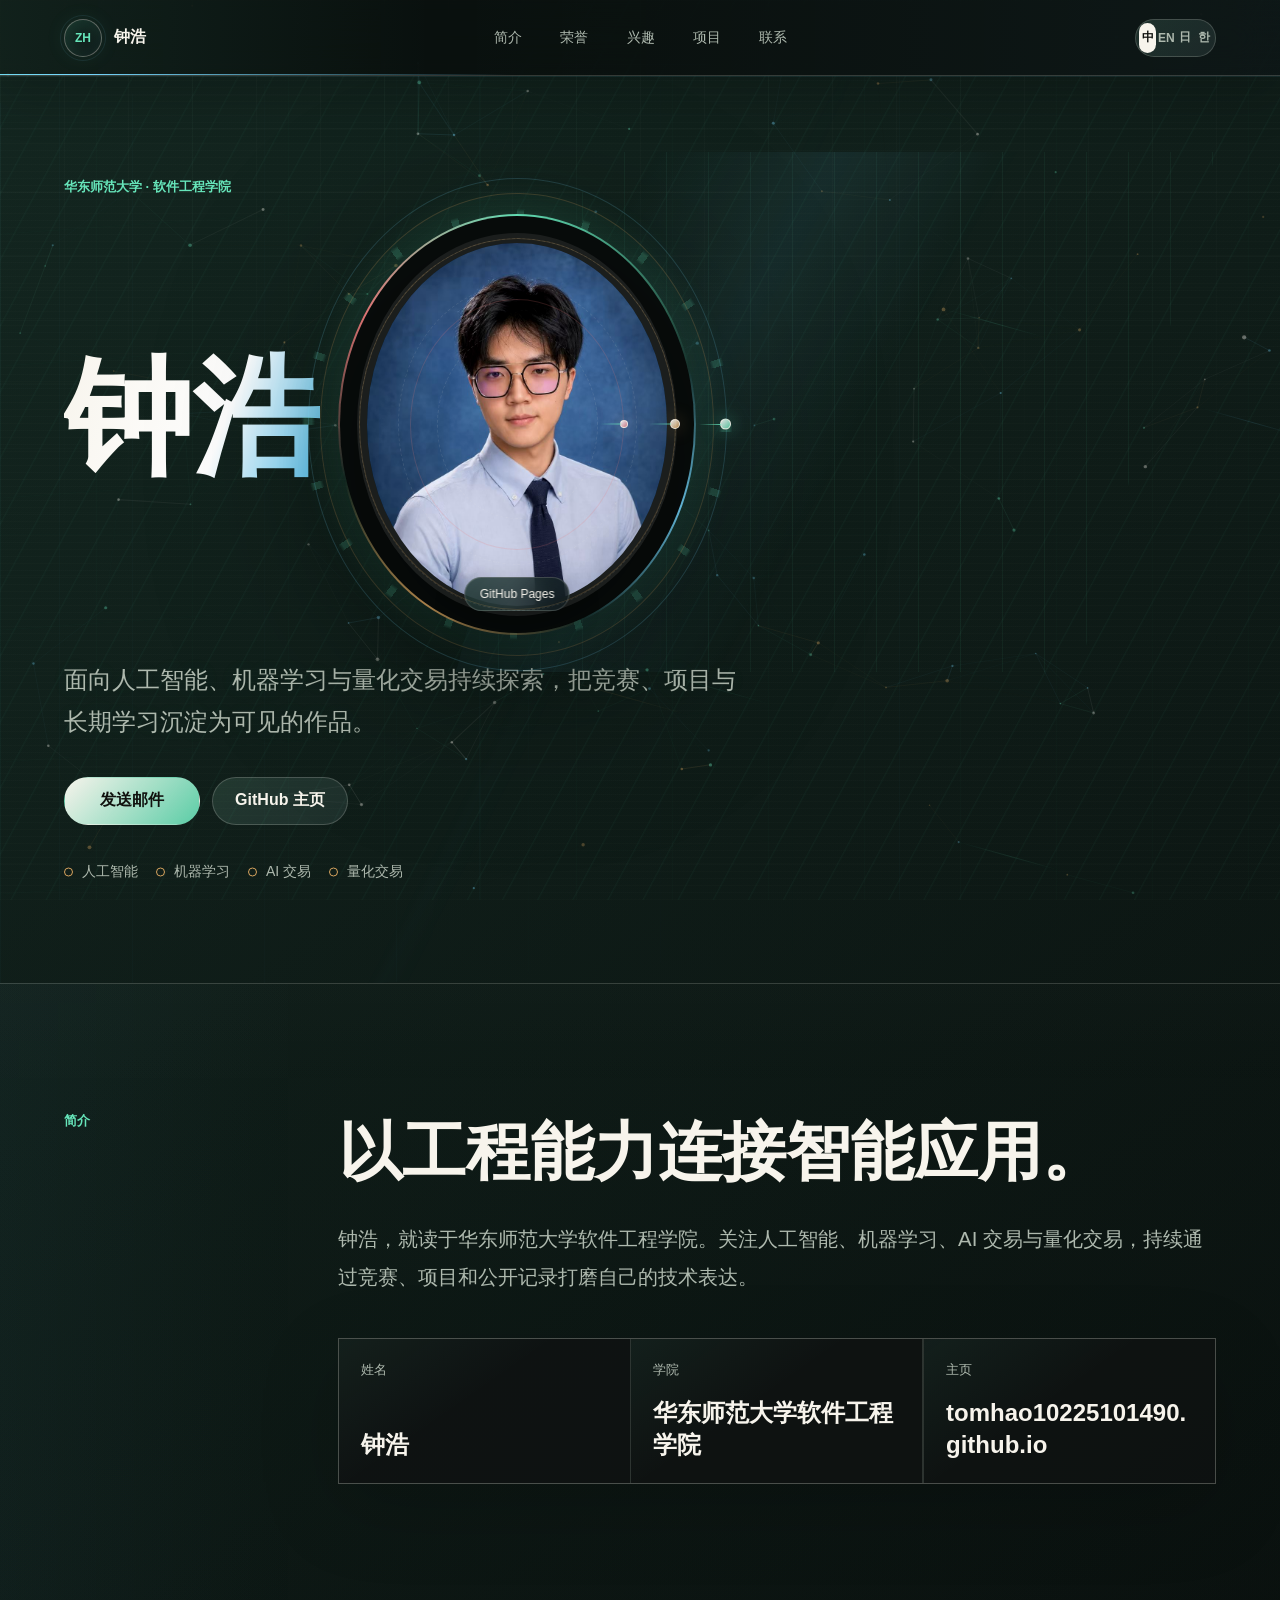
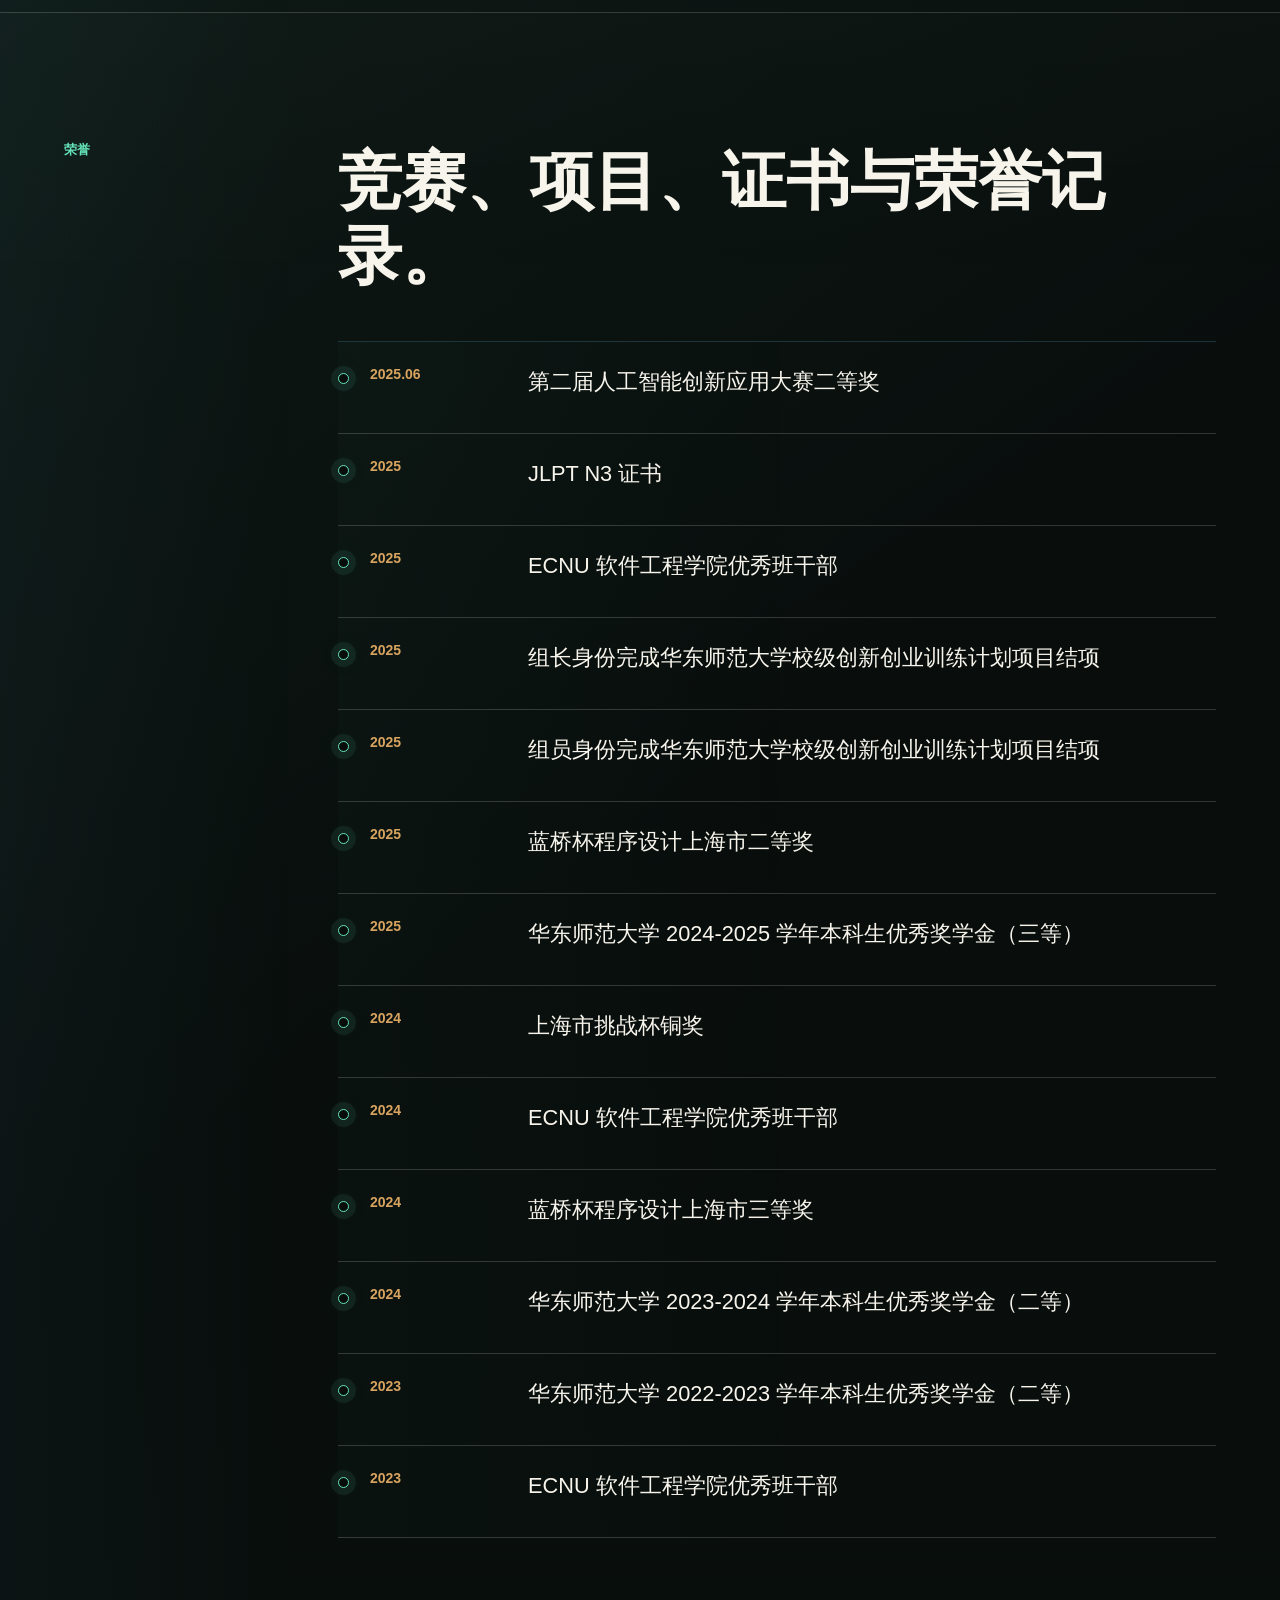
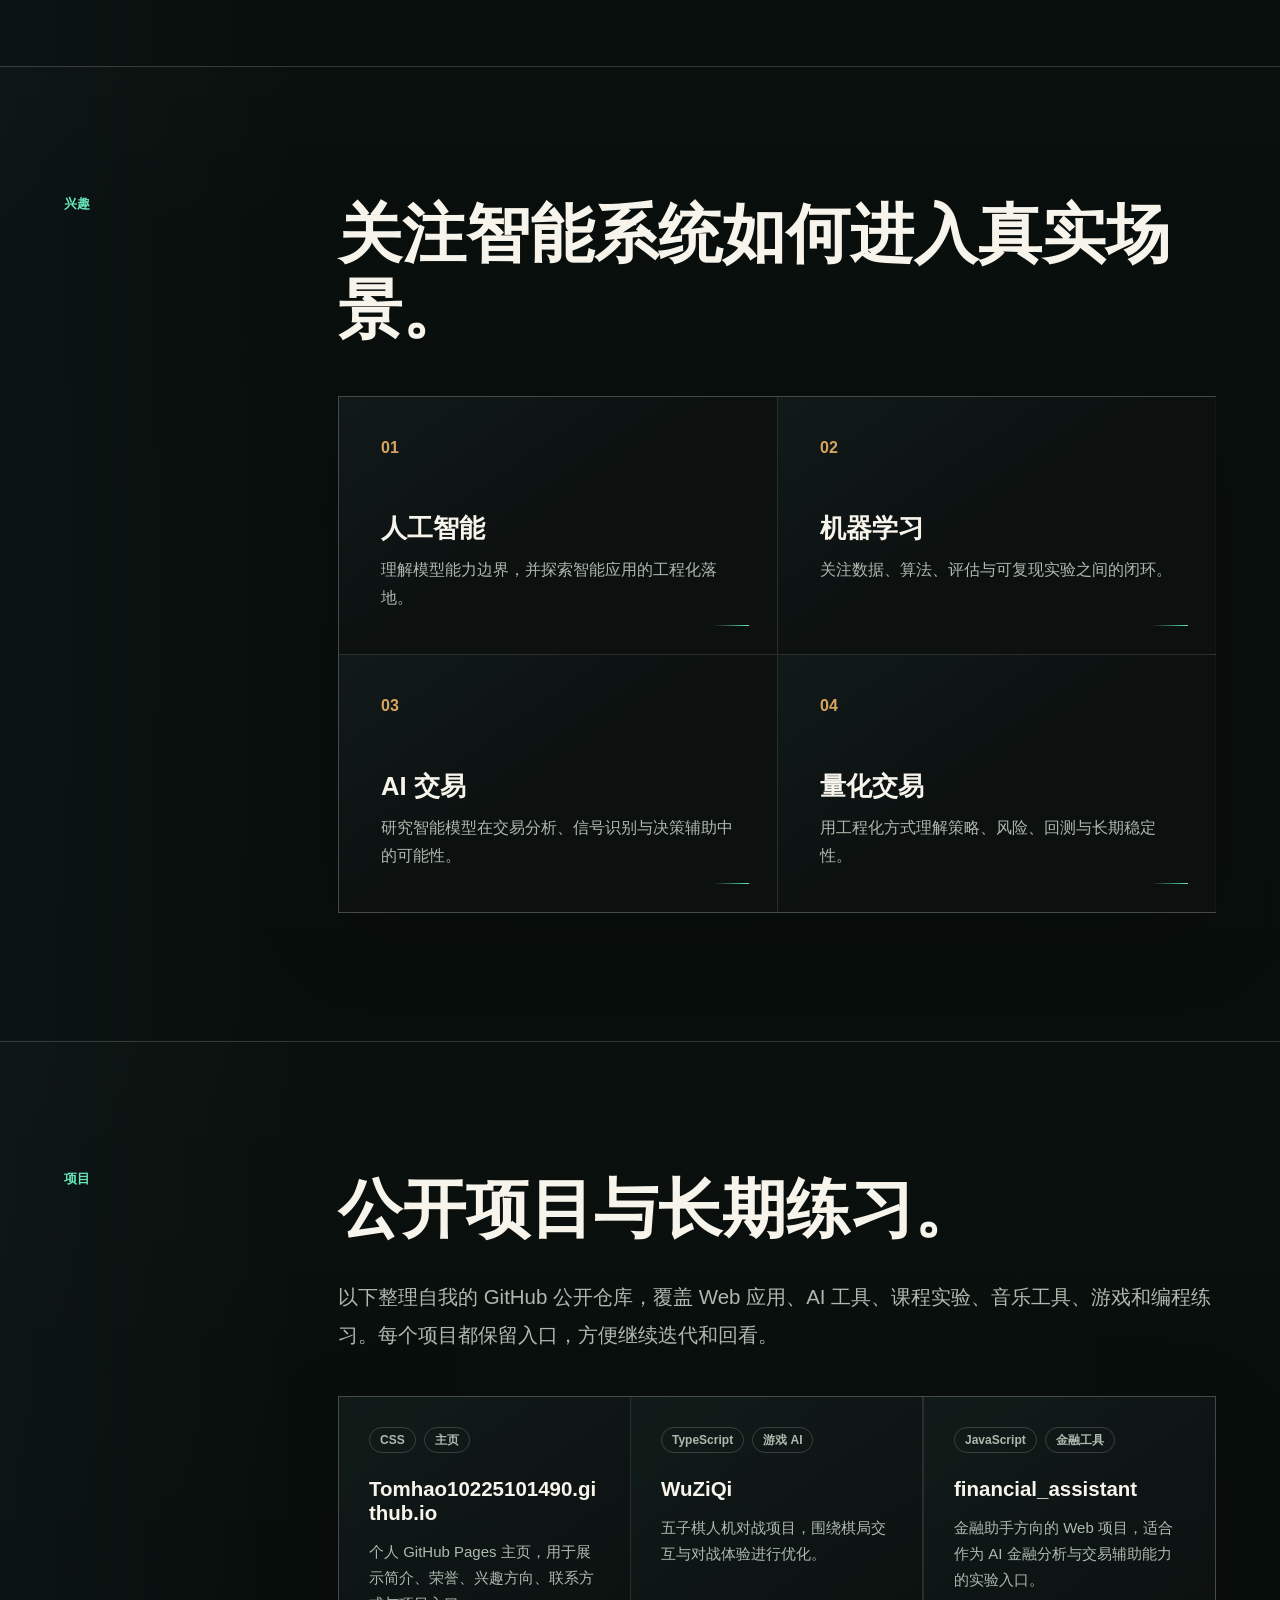
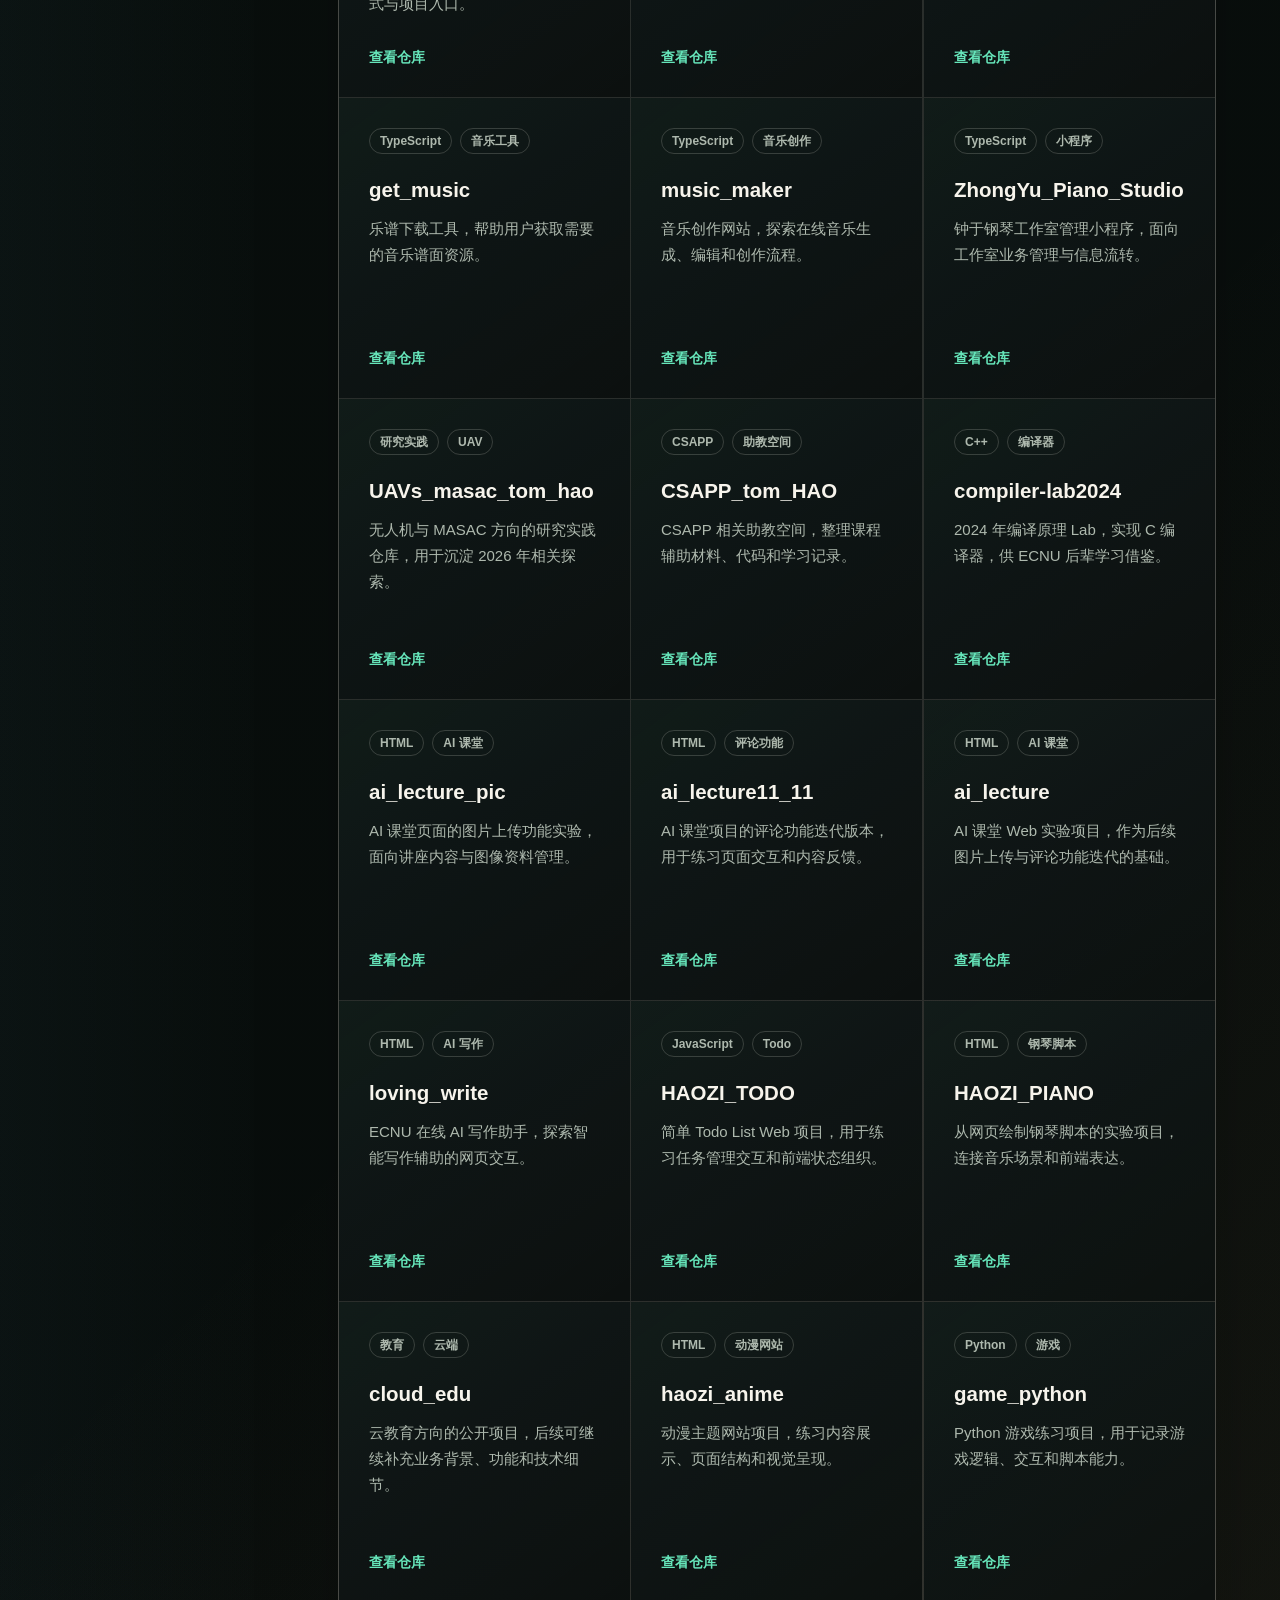
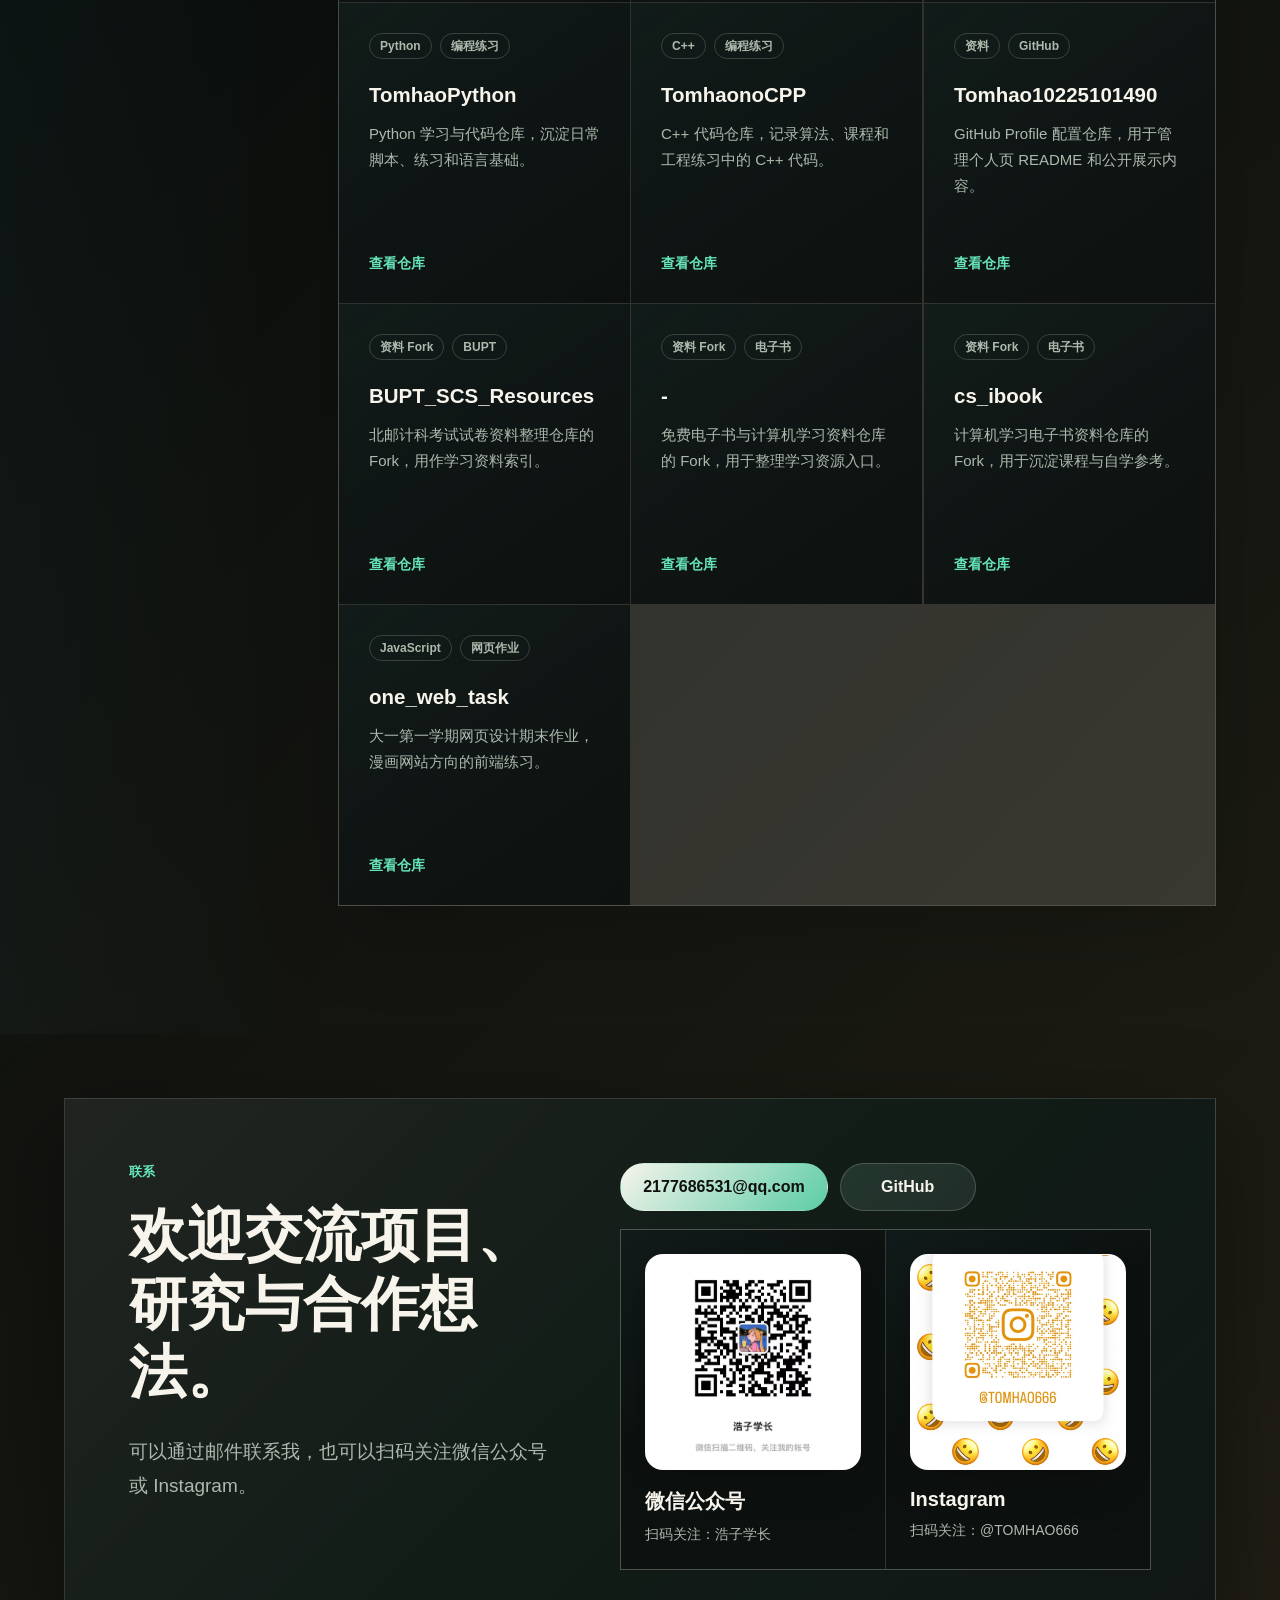
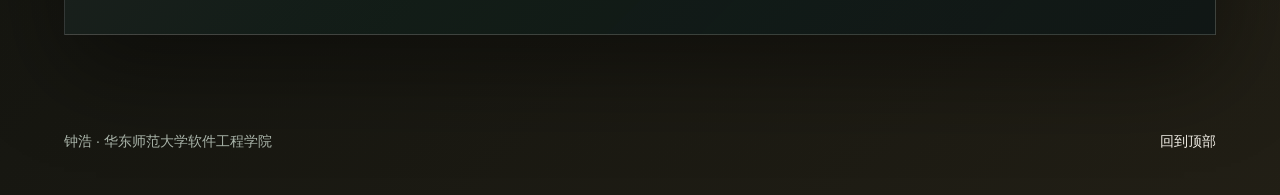
==== commit dcbd6b8d: "Fix blank homepage after i18n update Keep section content visible when JavaScript fails or assets ar" ====
--- a/index.html
+++ b/index.html
@@ -5,7 +5,7 @@
     <meta name="viewport" content="width=device-width, initial-scale=1">
     <meta name="description" id="metaDescription" content="钟浩，华东师范大学软件工程学院，人工智能、机器学习、AI 交易与量化交易方向。">
     <title>钟浩 | Tomhao10225101490</title>
-    <link rel="stylesheet" href="styles.css">
+    <link rel="stylesheet" href="styles.css?v=20260531">
   </head>
   <body>
     <div class="scroll-progress" aria-hidden="true"></div>
@@ -422,6 +422,6 @@
       <a href="#top" data-zh="回到顶部" data-en="Back to top" data-ja="トップへ戻る" data-ko="맨 위로">回到顶部</a>
     </footer>
 
-    <script src="script.js"></script>
+    <script src="script.js?v=20260531"></script>
   </body>
 </html>
--- a/styles.css
+++ b/styles.css
@@ -302,13 +302,14 @@
   transform: scaleX(1);
 }
 
-.lang-switcher {
+.lang-switcher,
+.lang-toggle {
   position: relative;
   z-index: 1;
   display: inline-grid;
-  grid-template-columns: repeat(4, 1fr);
+  grid-template-columns: repeat(4, minmax(0, 1fr));
   gap: 2px;
-  width: 168px;
+  width: min(168px, 100%);
   height: 38px;
   padding: 3px;
   border: 1px solid var(--line);
@@ -1139,9 +1140,14 @@
 }
 
 .section-reveal {
+  opacity: 1;
+  transform: translateY(24px) scale(0.992);
+  transition: opacity 760ms ease, transform 760ms cubic-bezier(0.2, 0.8, 0.2, 1);
+}
+
+html.reveal-ready .section-reveal:not(.is-visible) {
   opacity: 0;
   transform: translateY(34px) scale(0.985);
-  transition: opacity 760ms ease, transform 760ms cubic-bezier(0.2, 0.8, 0.2, 1);
 }
 
 .section-reveal.is-visible {
@@ -1388,8 +1394,9 @@
     font-size: 13px;
   }
 
-  .lang-switcher {
-    width: 148px;
+  .lang-switcher,
+  .lang-toggle {
+    width: min(148px, 100%);
   }
 
   .lang-option {
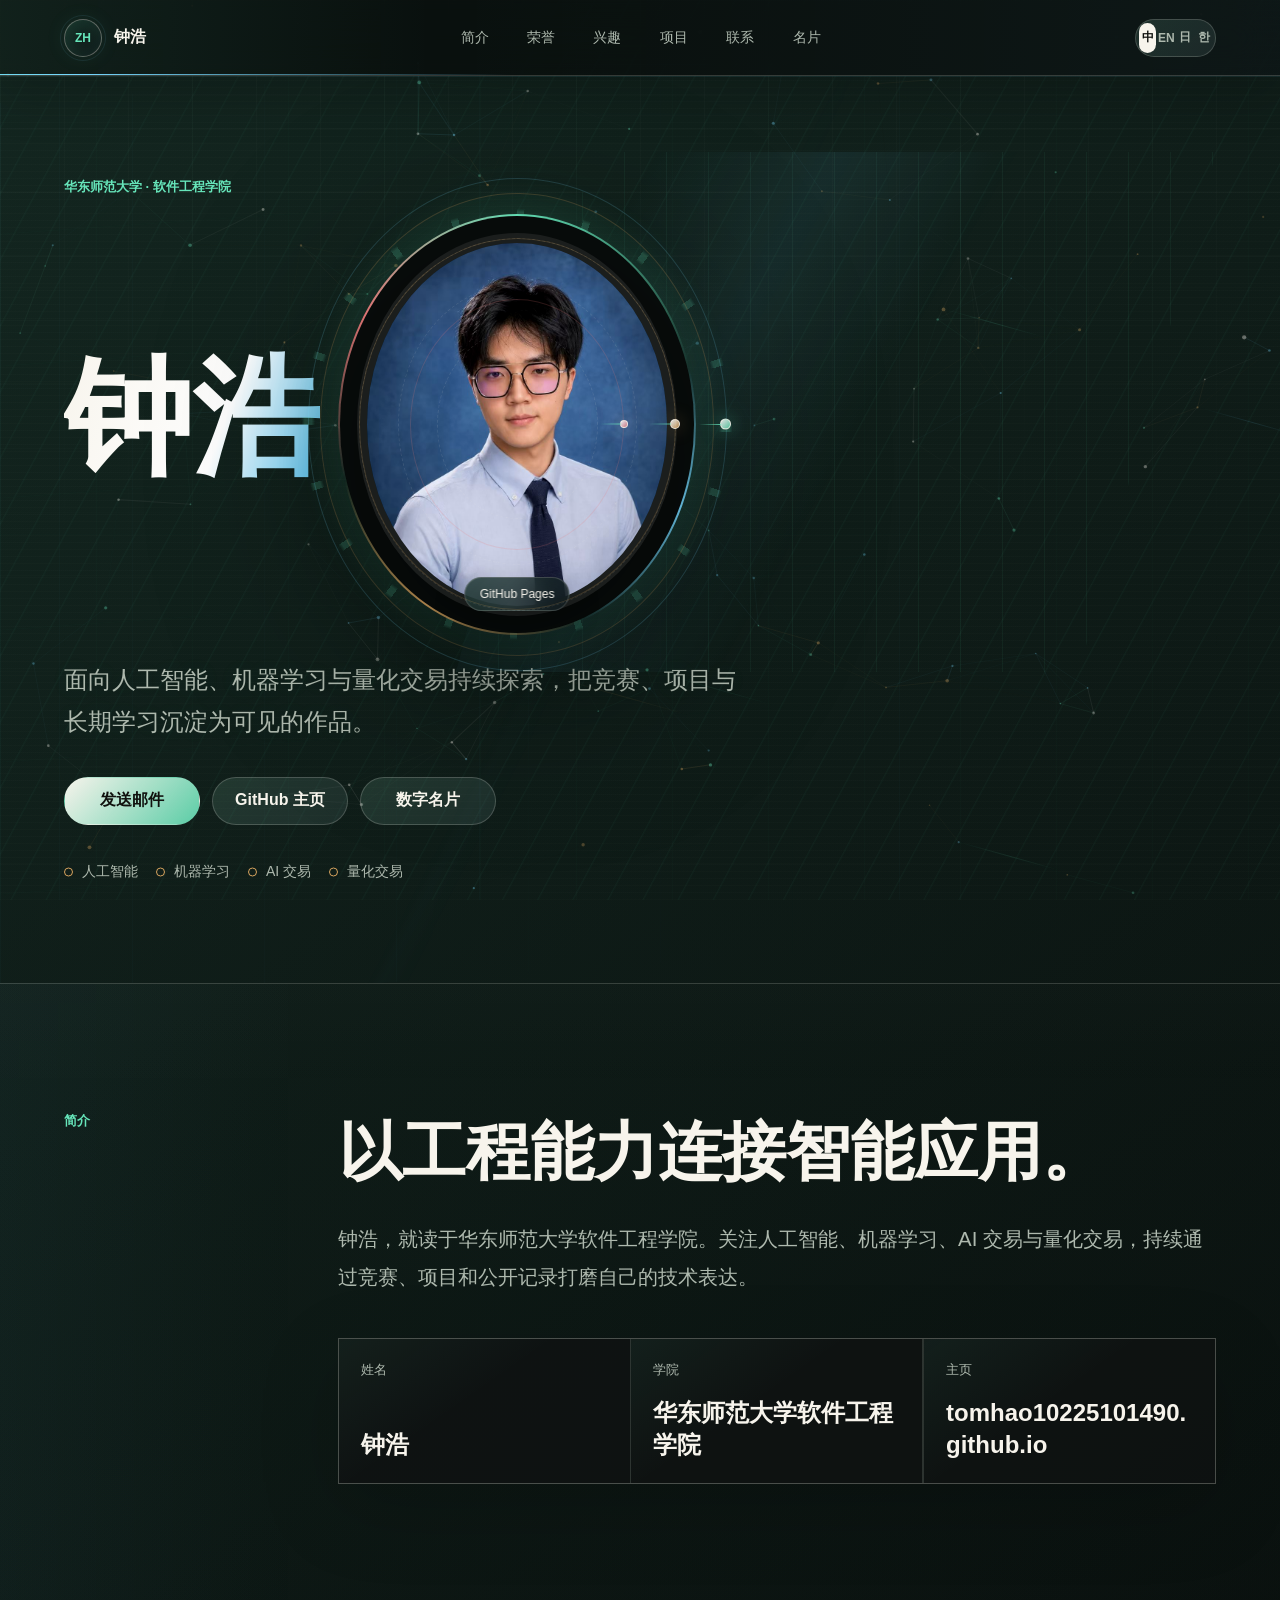
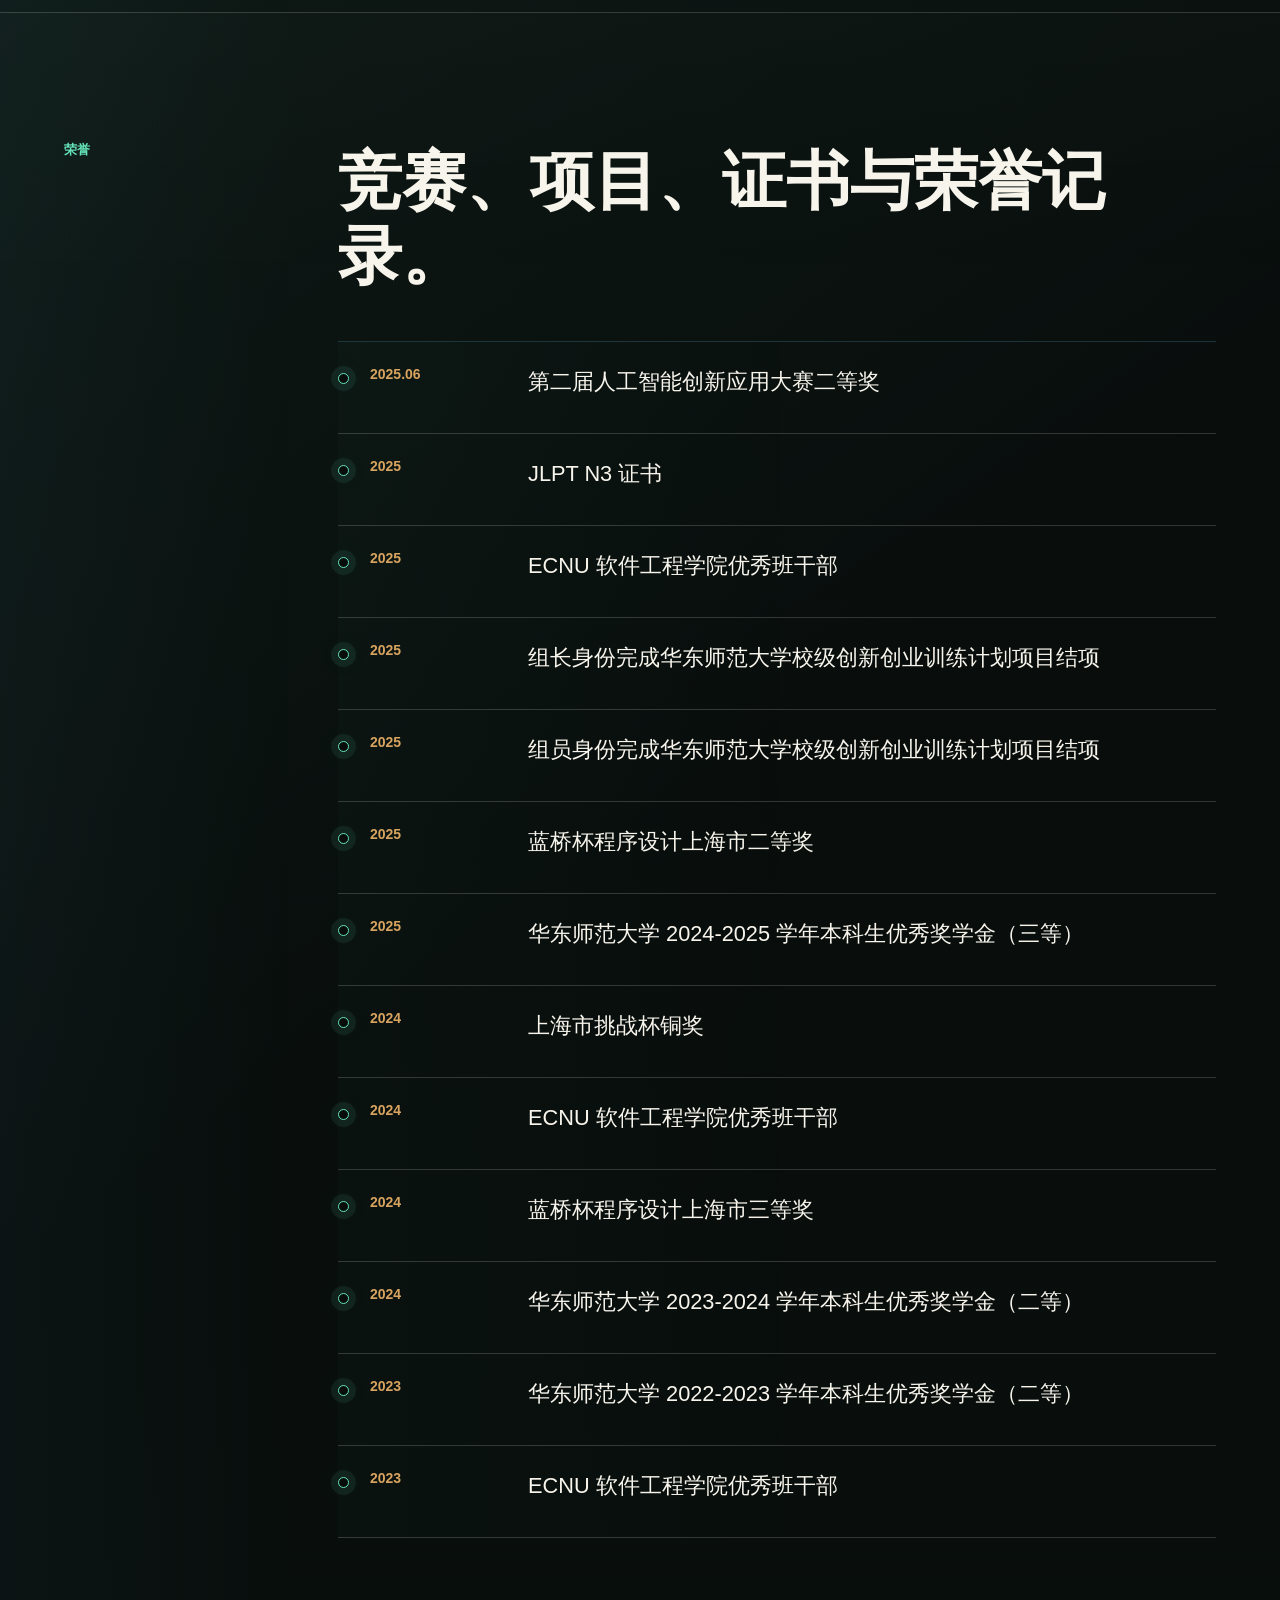
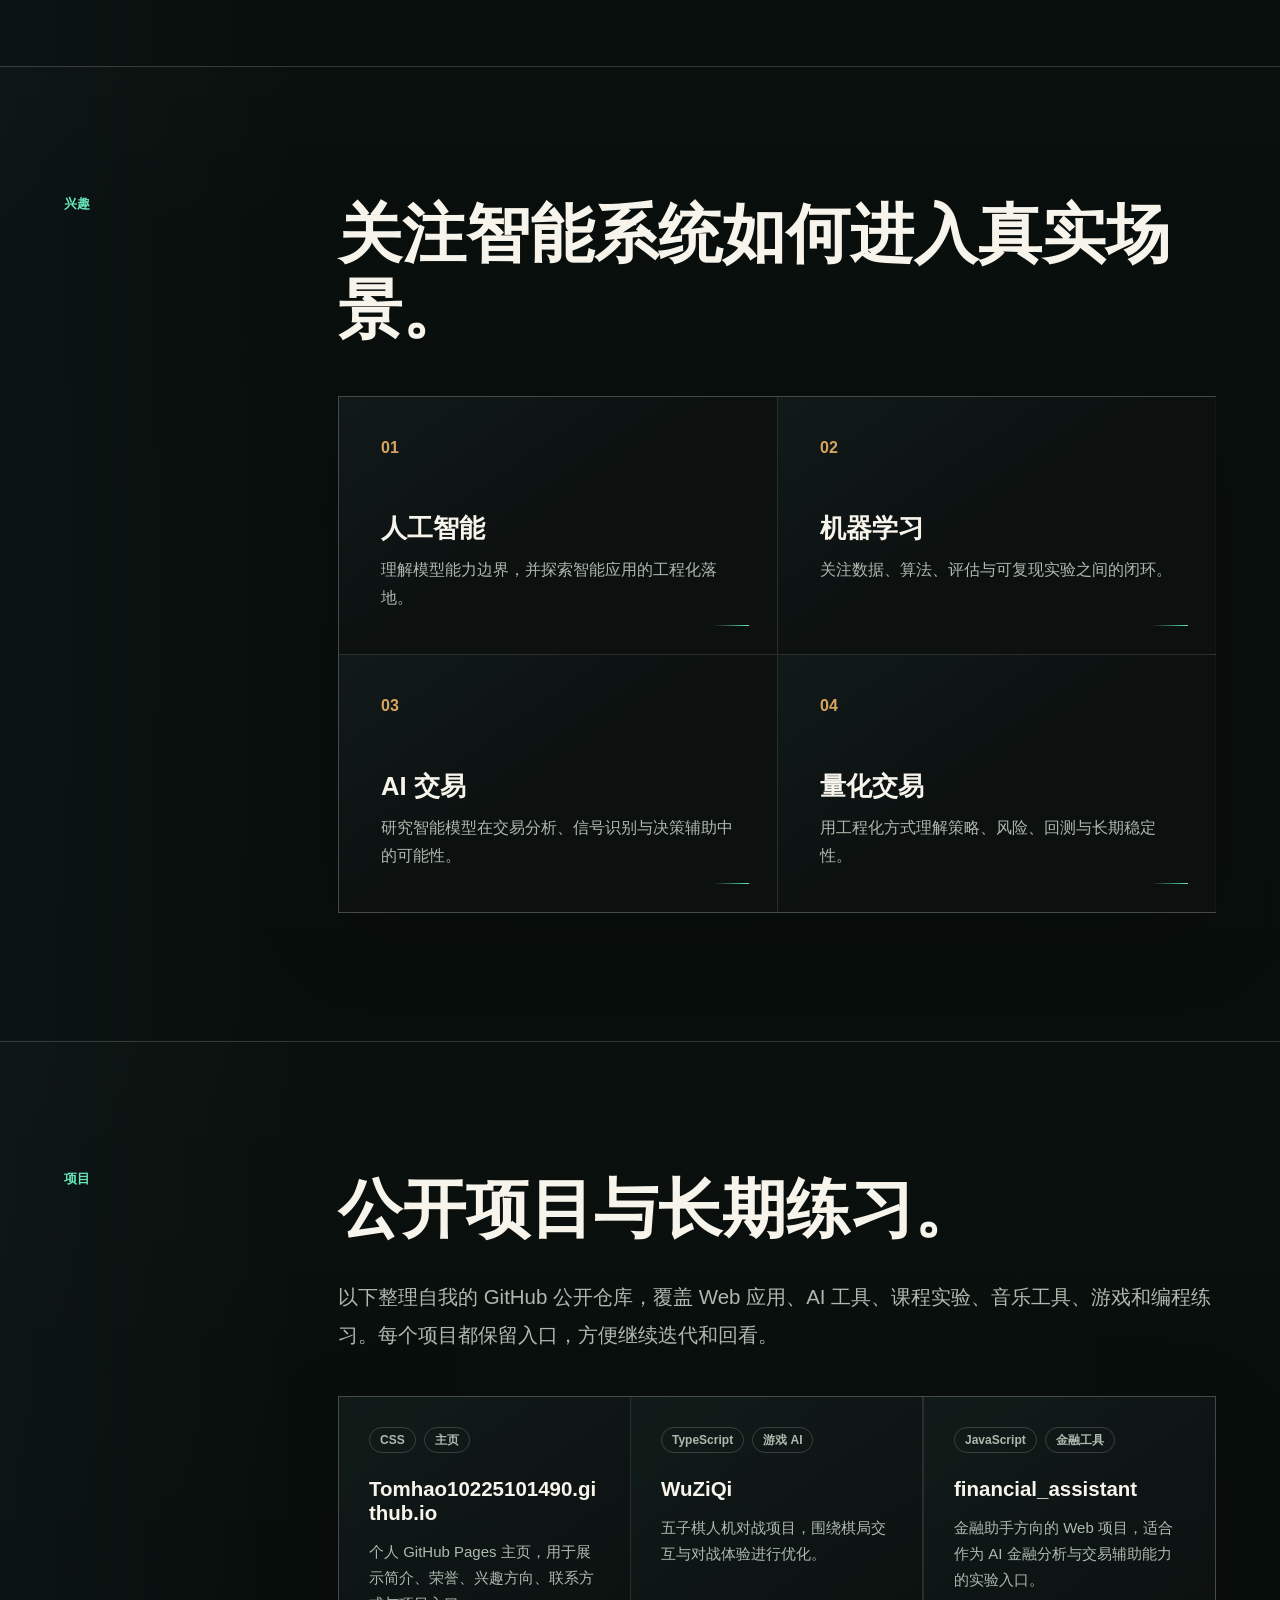
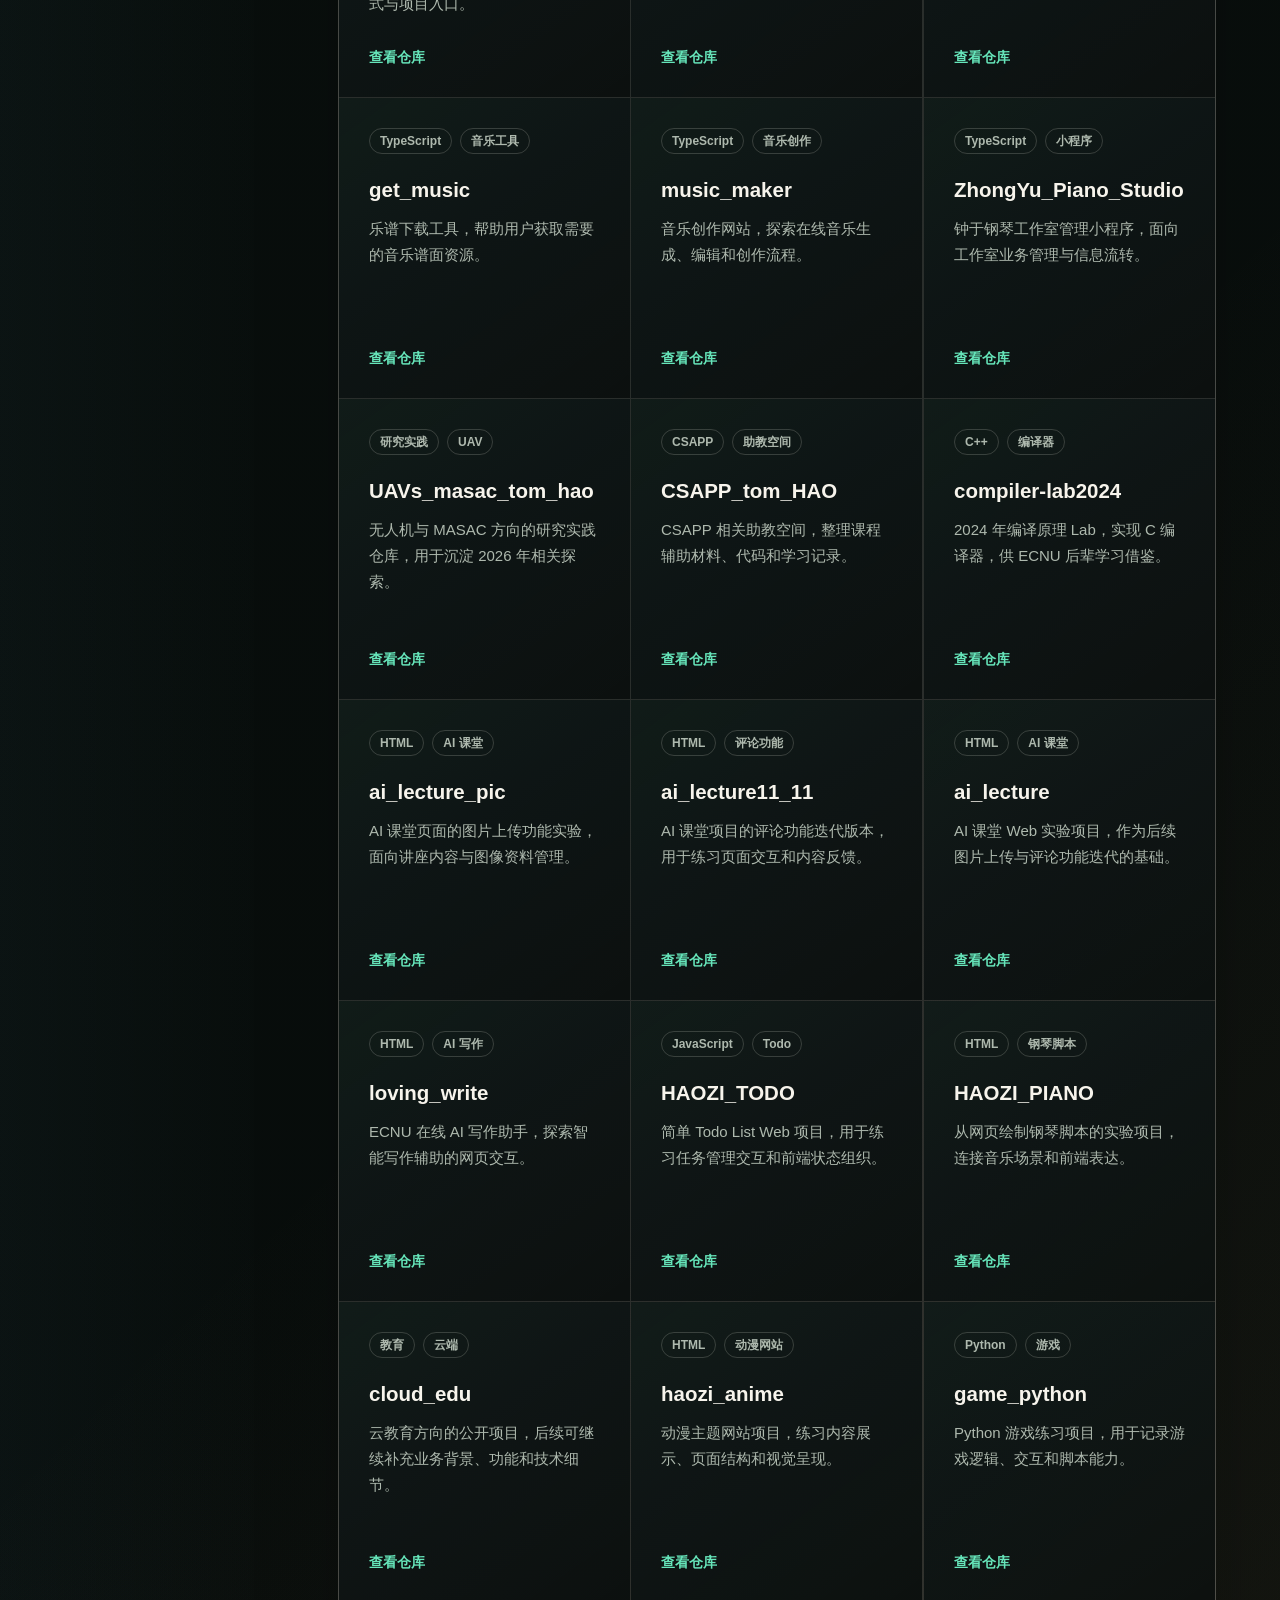
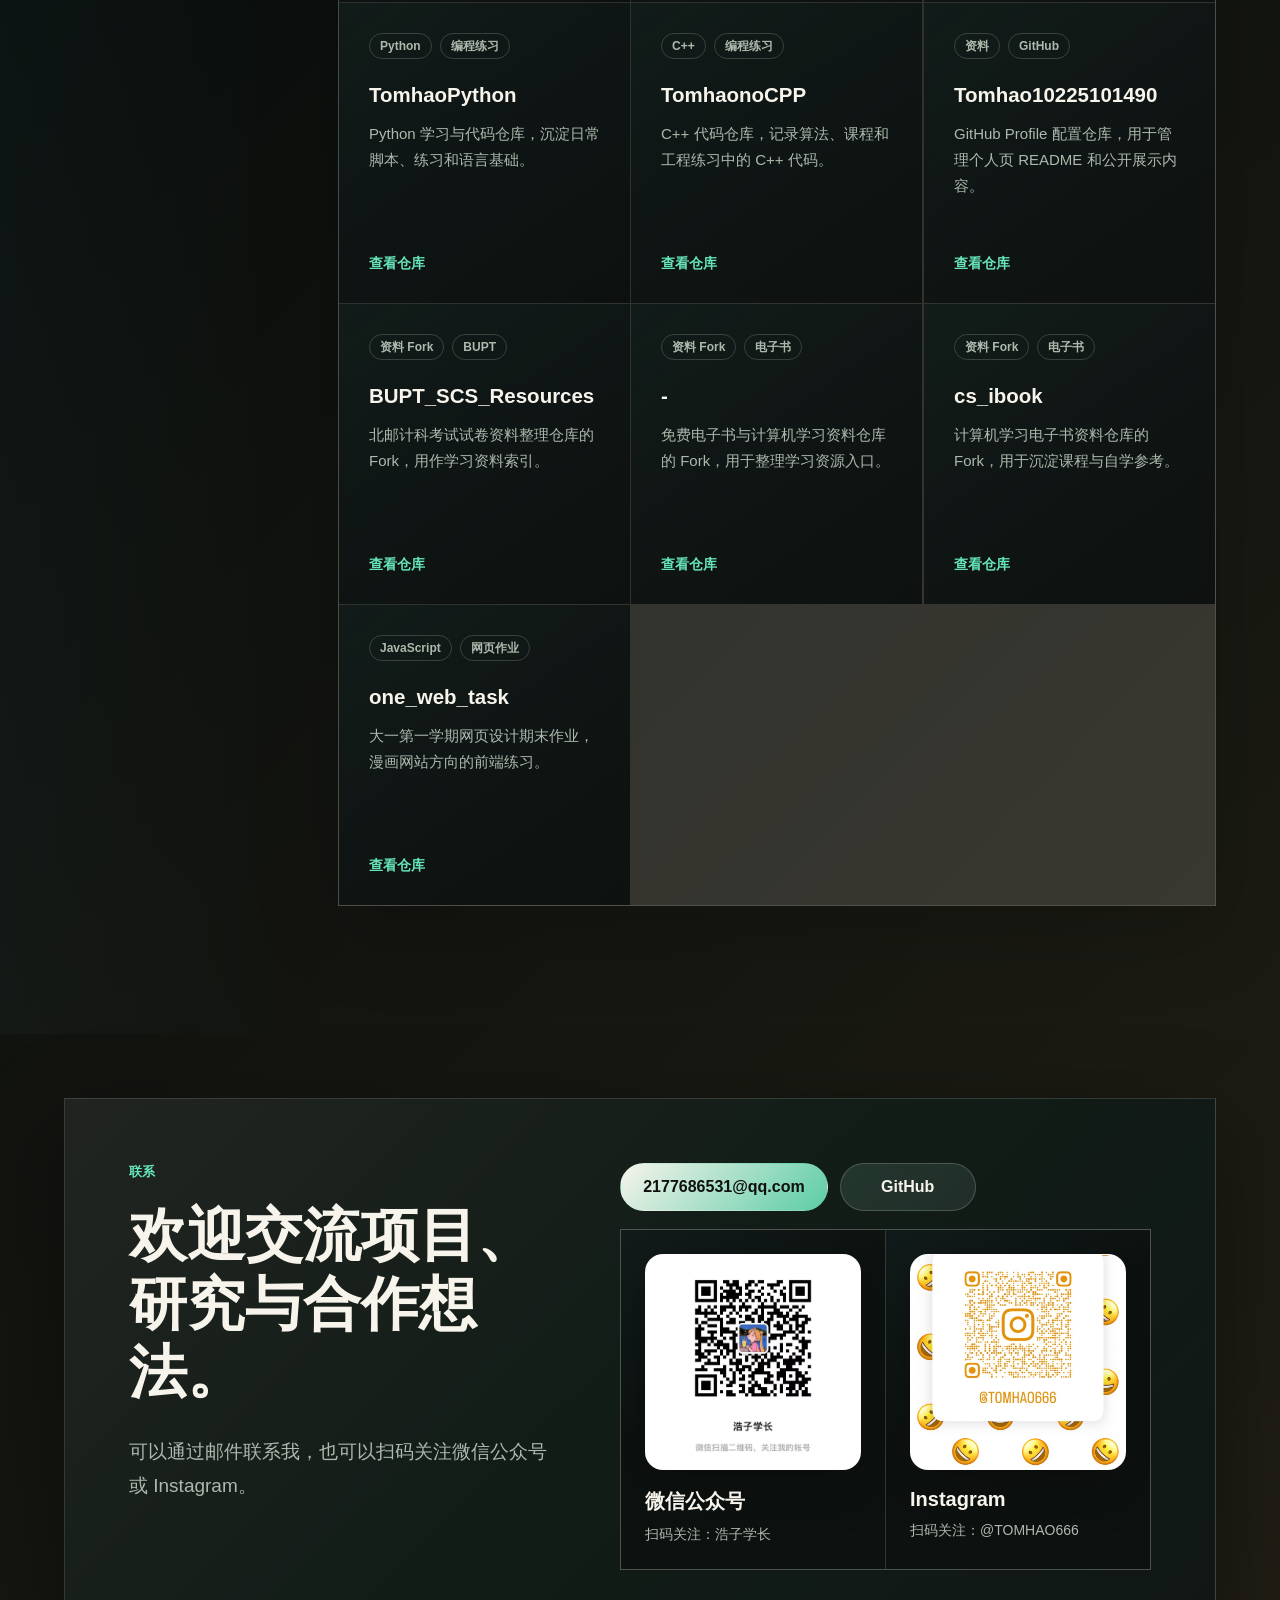
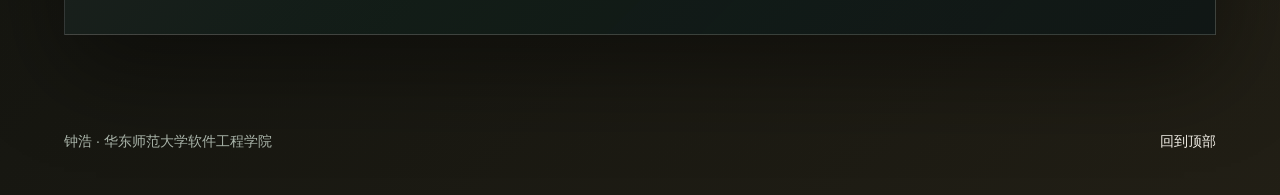
==== commit 5c16699e: "Add mobile digital business card with PWA and social sharing Introduce card.html as a mobile-first d" ====
--- a/index.html
+++ b/index.html
@@ -4,7 +4,22 @@
     <meta charset="utf-8">
     <meta name="viewport" content="width=device-width, initial-scale=1">
     <meta name="description" id="metaDescription" content="钟浩，华东师范大学软件工程学院，人工智能、机器学习、AI 交易与量化交易方向。">
+    <meta name="theme-color" content="#080c0b">
+    <meta name="apple-mobile-web-app-capable" content="yes">
+    <meta name="apple-mobile-web-app-title" content="钟浩">
+    <meta property="og:type" content="website">
+    <meta property="og:site_name" content="钟浩 · 个人主页">
+    <meta property="og:title" content="钟浩 | Tomhao10225101490">
+    <meta property="og:description" content="华东师范大学软件工程学院 · 人工智能 · 机器学习 · AI 交易 · 量化交易">
+    <meta property="og:url" content="https://tomhao10225101490.github.io/">
+    <meta property="og:image" content="https://tomhao10225101490.github.io/assets/share-card.jpg">
+    <meta name="twitter:card" content="summary_large_image">
+    <meta name="twitter:title" content="钟浩 | Tomhao10225101490">
+    <meta name="twitter:description" content="华东师范大学软件工程学院 · 人工智能 · 机器学习 · AI 交易 · 量化交易">
+    <meta name="twitter:image" content="https://tomhao10225101490.github.io/assets/share-card.jpg">
     <title>钟浩 | Tomhao10225101490</title>
+    <link rel="manifest" href="manifest.webmanifest">
+    <link rel="apple-touch-icon" href="assets/icons/icon-192.png">
     <link rel="stylesheet" href="styles.css?v=20260531">
   </head>
   <body>
@@ -26,6 +41,7 @@
         <a href="#interests" data-zh="兴趣" data-en="Interests" data-ja="関心" data-ko="관심">兴趣</a>
         <a href="#projects" data-zh="项目" data-en="Projects" data-ja="プロジェクト" data-ko="프로젝트">项目</a>
         <a href="#contact" data-zh="联系" data-en="Contact" data-ja="連絡" data-ko="연락">联系</a>
+        <a href="card.html" data-zh="名片" data-en="Card" data-ja="名刺" data-ko="명함">名片</a>
       </nav>
 
       <div class="lang-switcher" role="group" aria-label="语言选择" data-zh="语言选择" data-en="Language selection" data-ja="言語選択" data-ko="언어 선택" data-i18n="aria-label" id="langSwitcher">
@@ -64,6 +80,7 @@
           <div class="hero-actions" aria-label="主要操作" data-zh="主要操作" data-en="Primary actions" data-ja="主要操作" data-ko="주요 작업" data-i18n="aria-label">
             <a class="button primary" href="mailto:2177686531@qq.com" data-zh="发送邮件" data-en="Email Me" data-ja="メールを送る" data-ko="이메일 보내기">发送邮件</a>
             <a class="button secondary" href="https://github.com/Tomhao10225101490" target="_blank" rel="noreferrer" data-zh="GitHub 主页" data-en="GitHub Profile" data-ja="GitHub プロフィール" data-ko="GitHub 프로필">GitHub 主页</a>
+            <a class="button secondary" href="card.html" data-zh="数字名片" data-en="Digital Card" data-ja="デジタル名刺" data-ko="디지털 명함">数字名片</a>
           </div>
 
           <div class="signal-row" aria-label="个人关键词" data-zh="个人关键词" data-en="Personal keywords" data-ja="キーワード" data-ko="개인 키워드" data-i18n="aria-label">
@@ -422,6 +439,7 @@
       <a href="#top" data-zh="回到顶部" data-en="Back to top" data-ja="トップへ戻る" data-ko="맨 위로">回到顶部</a>
     </footer>
 
+    <script src="i18n.js?v=20260531"></script>
     <script src="script.js?v=20260531"></script>
   </body>
 </html>
